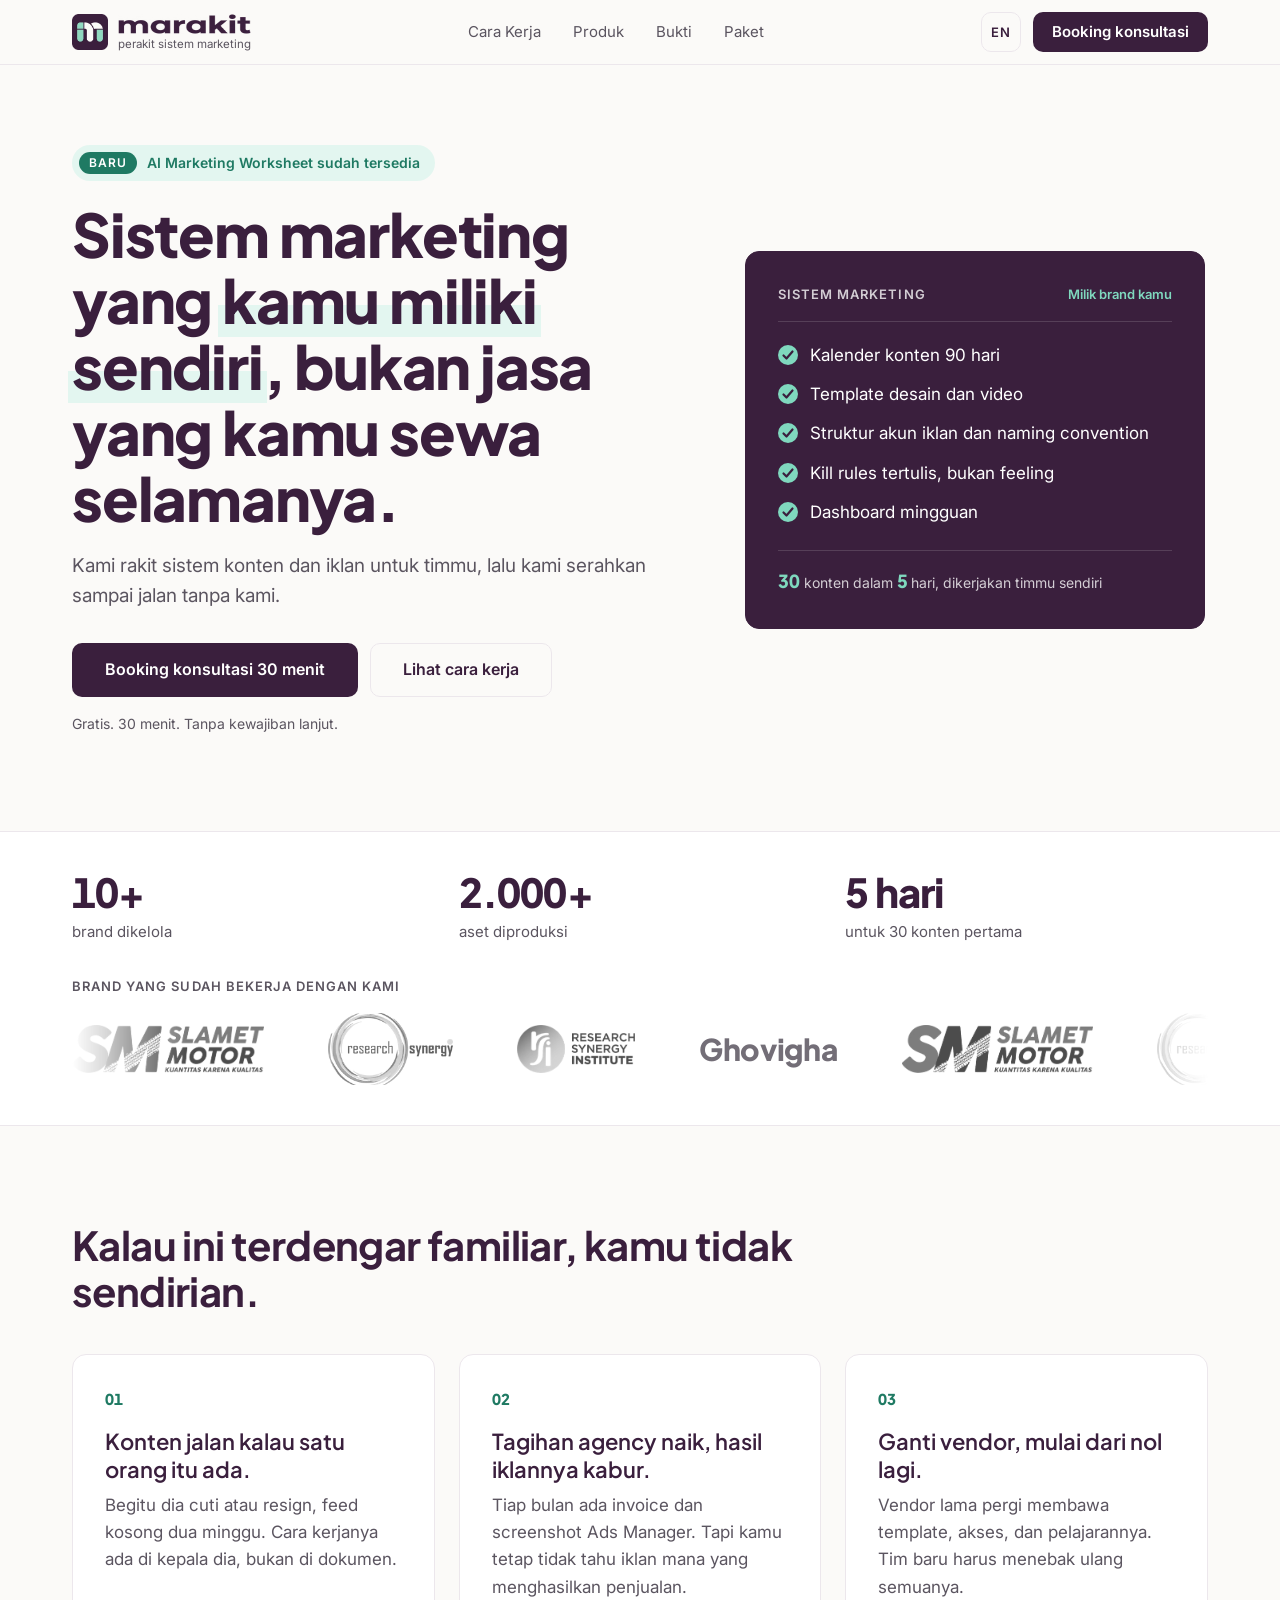
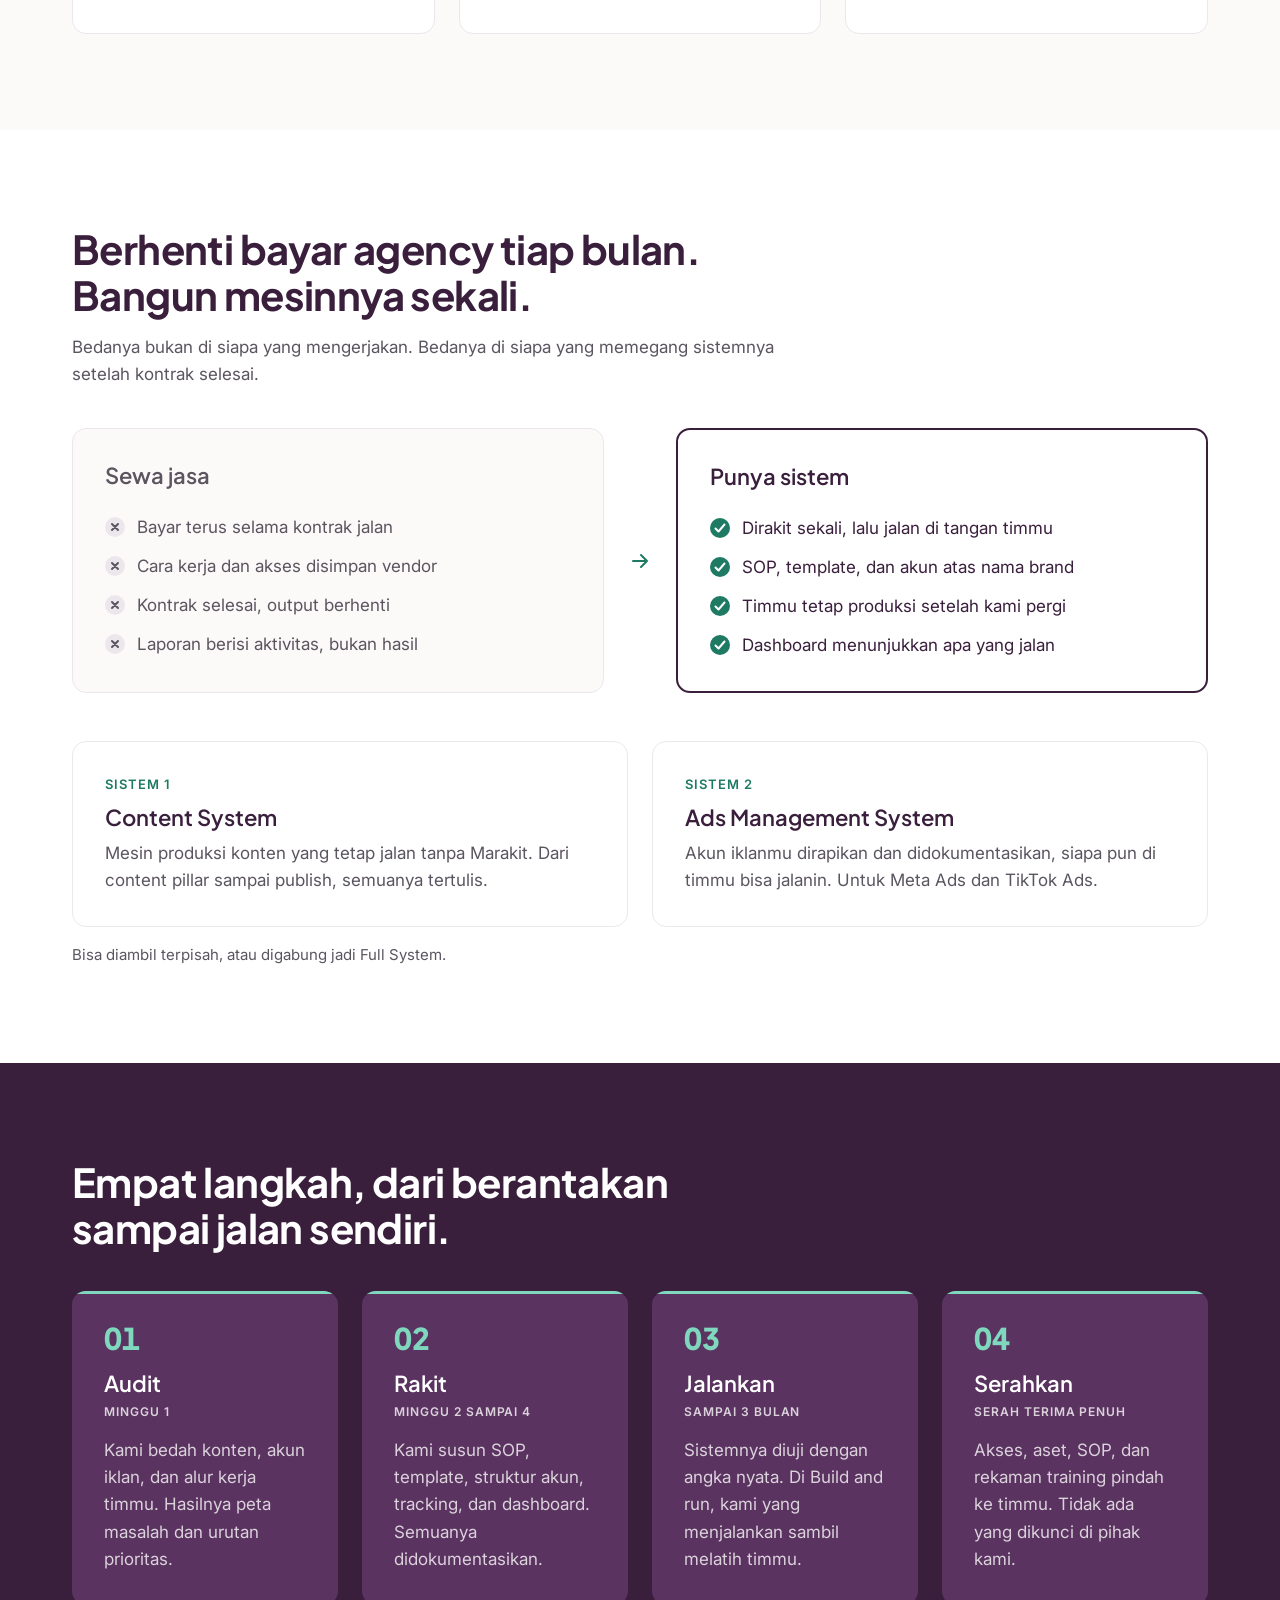
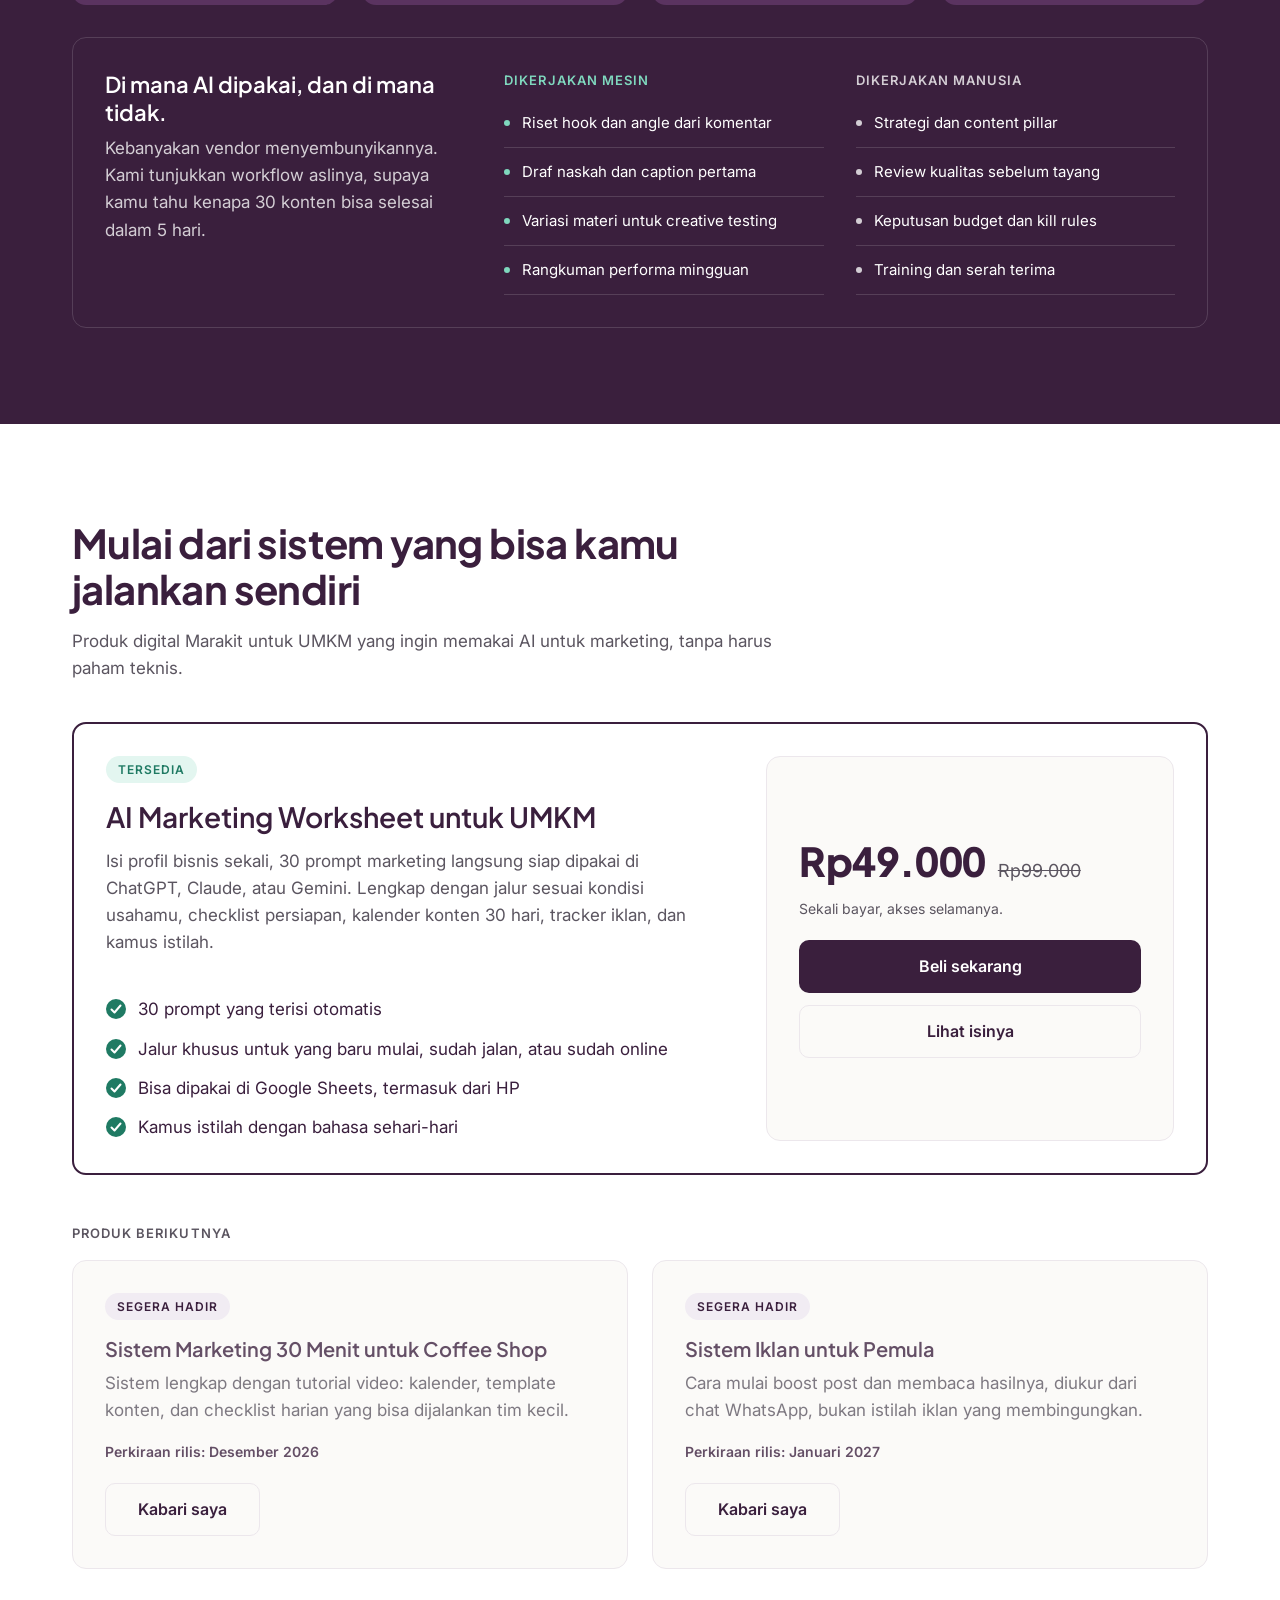
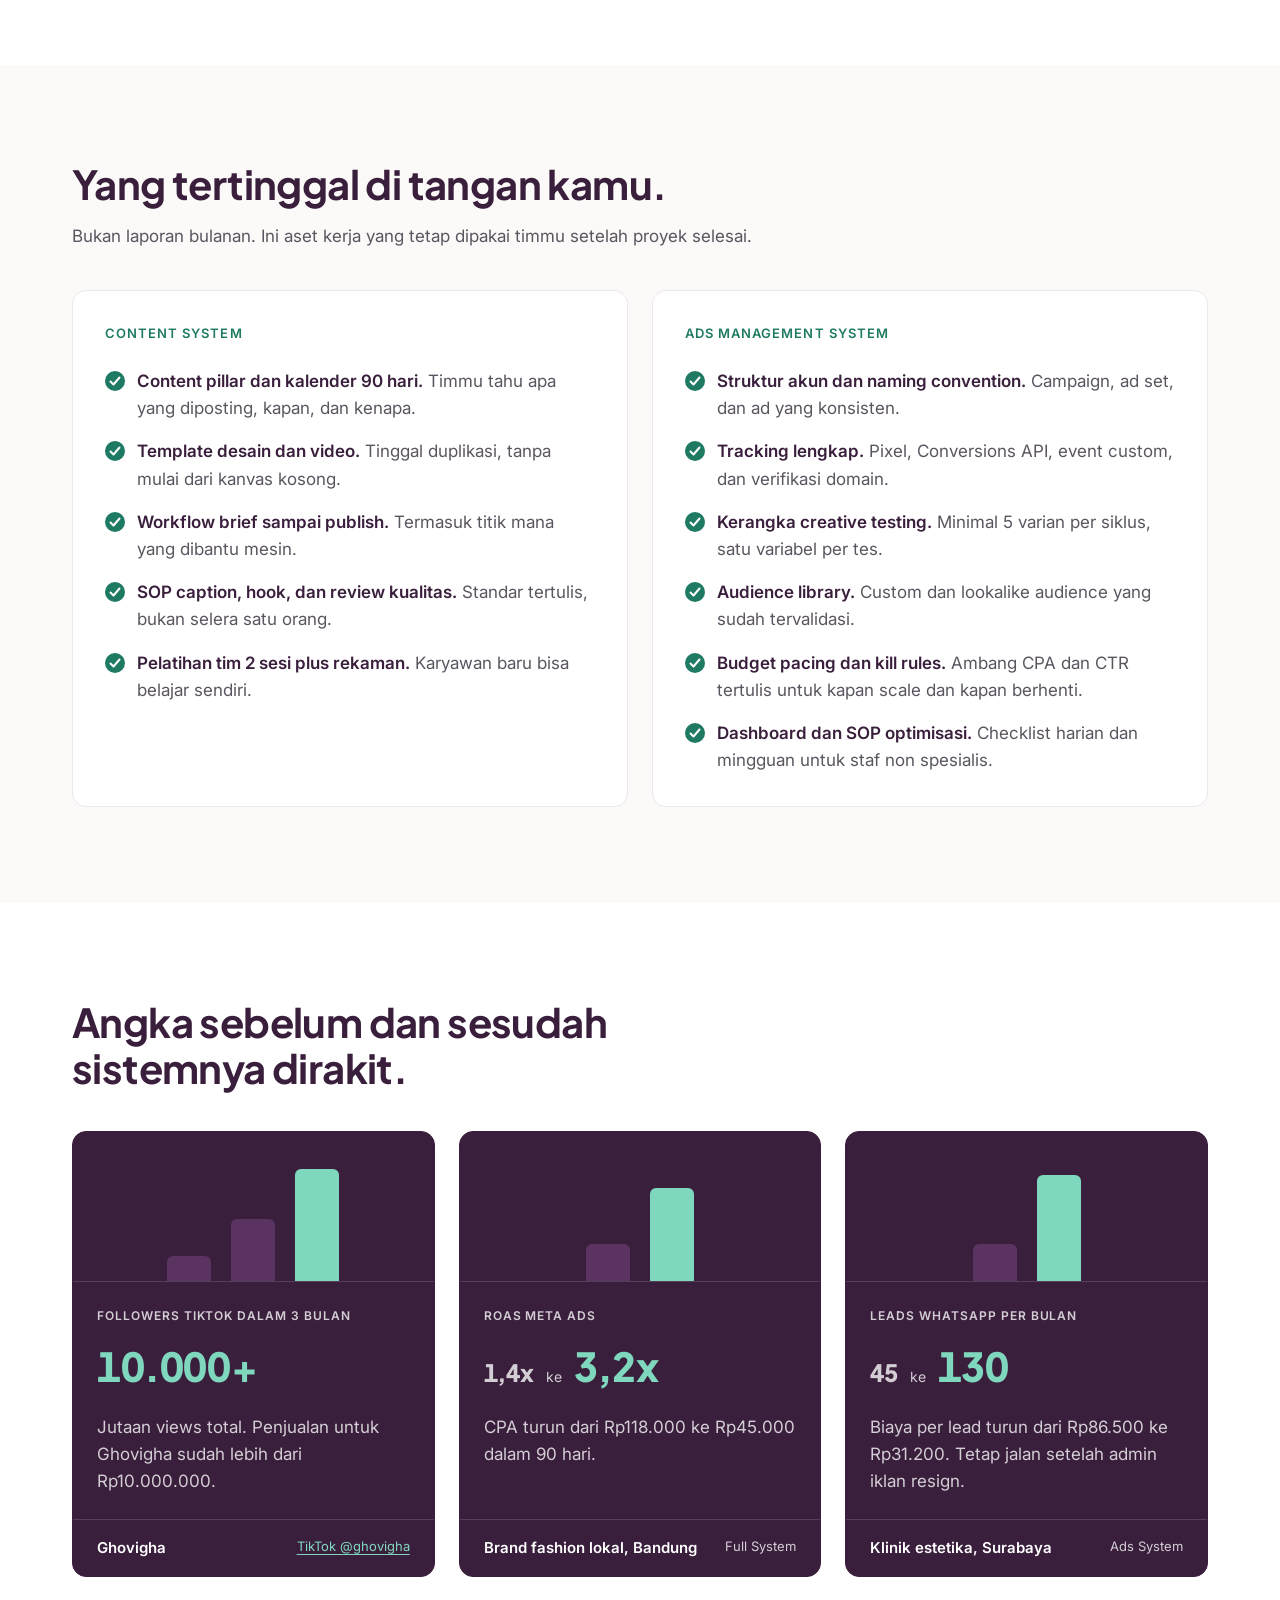
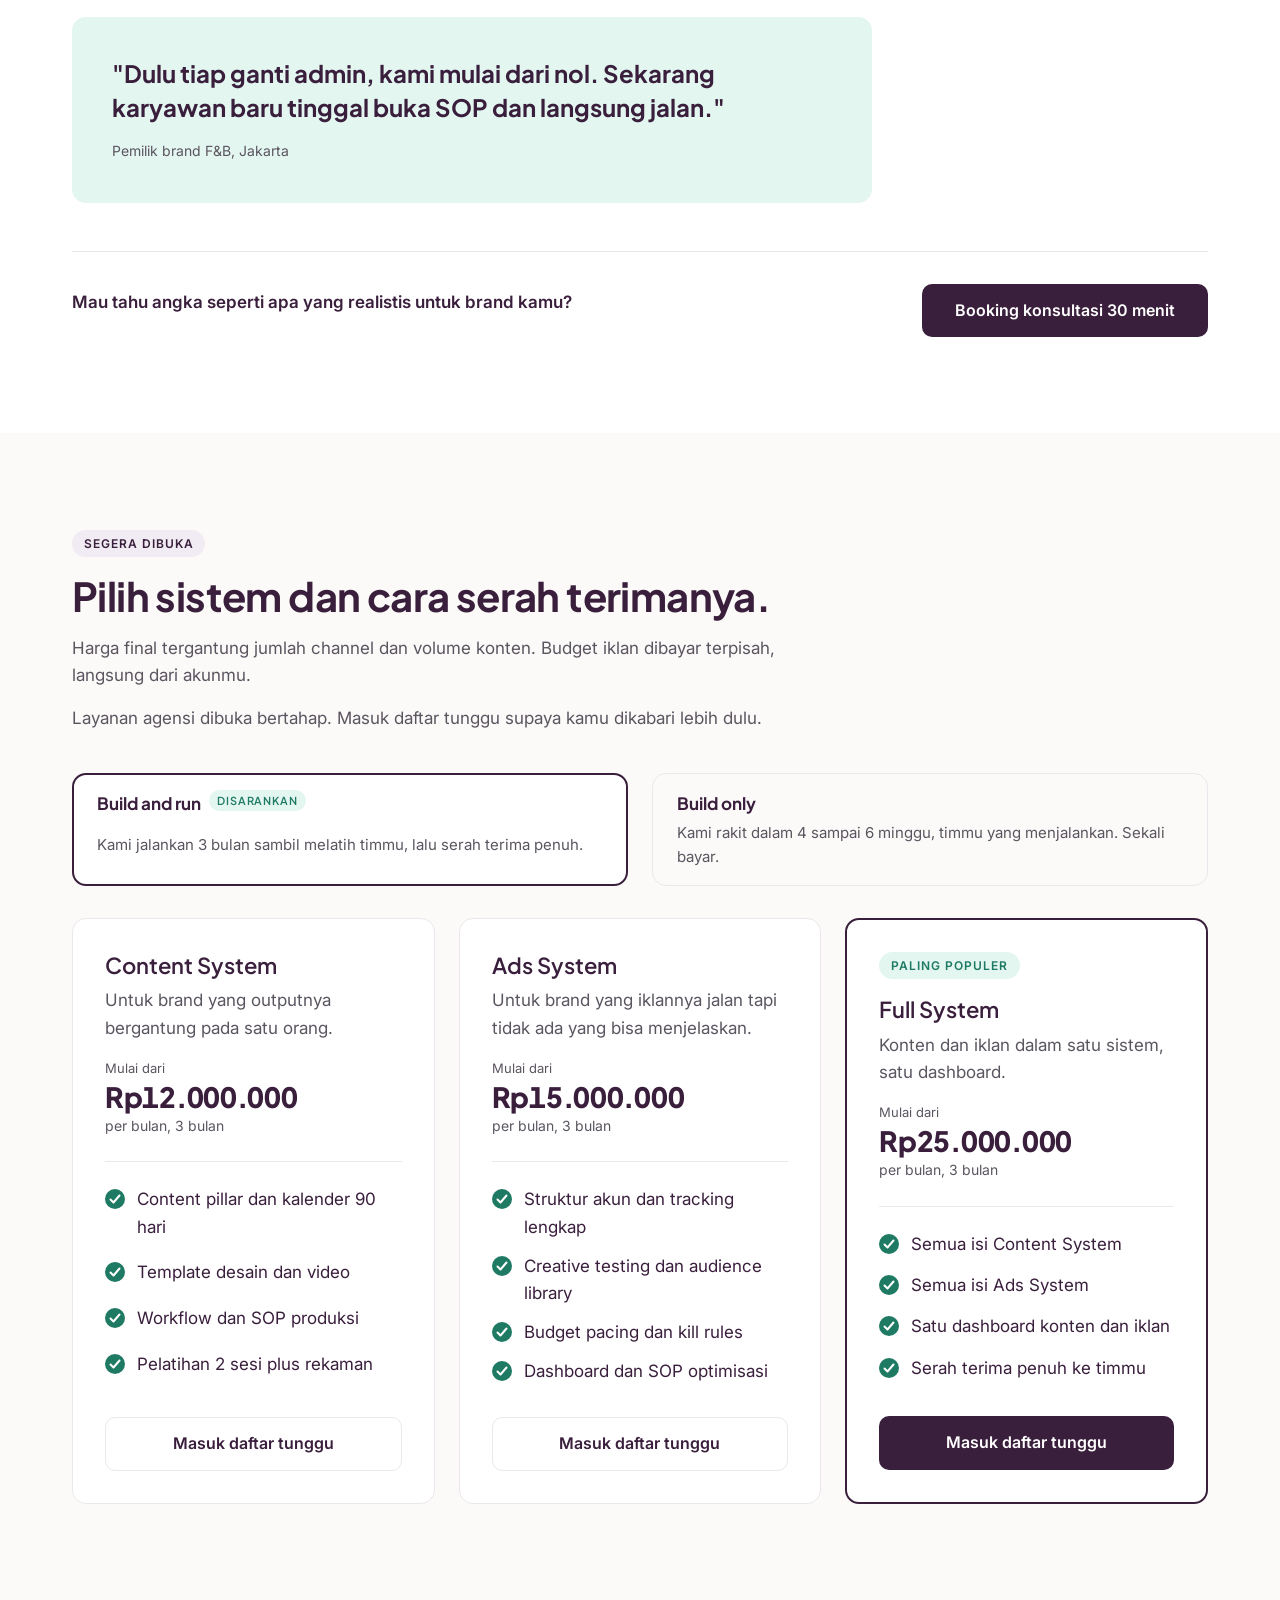
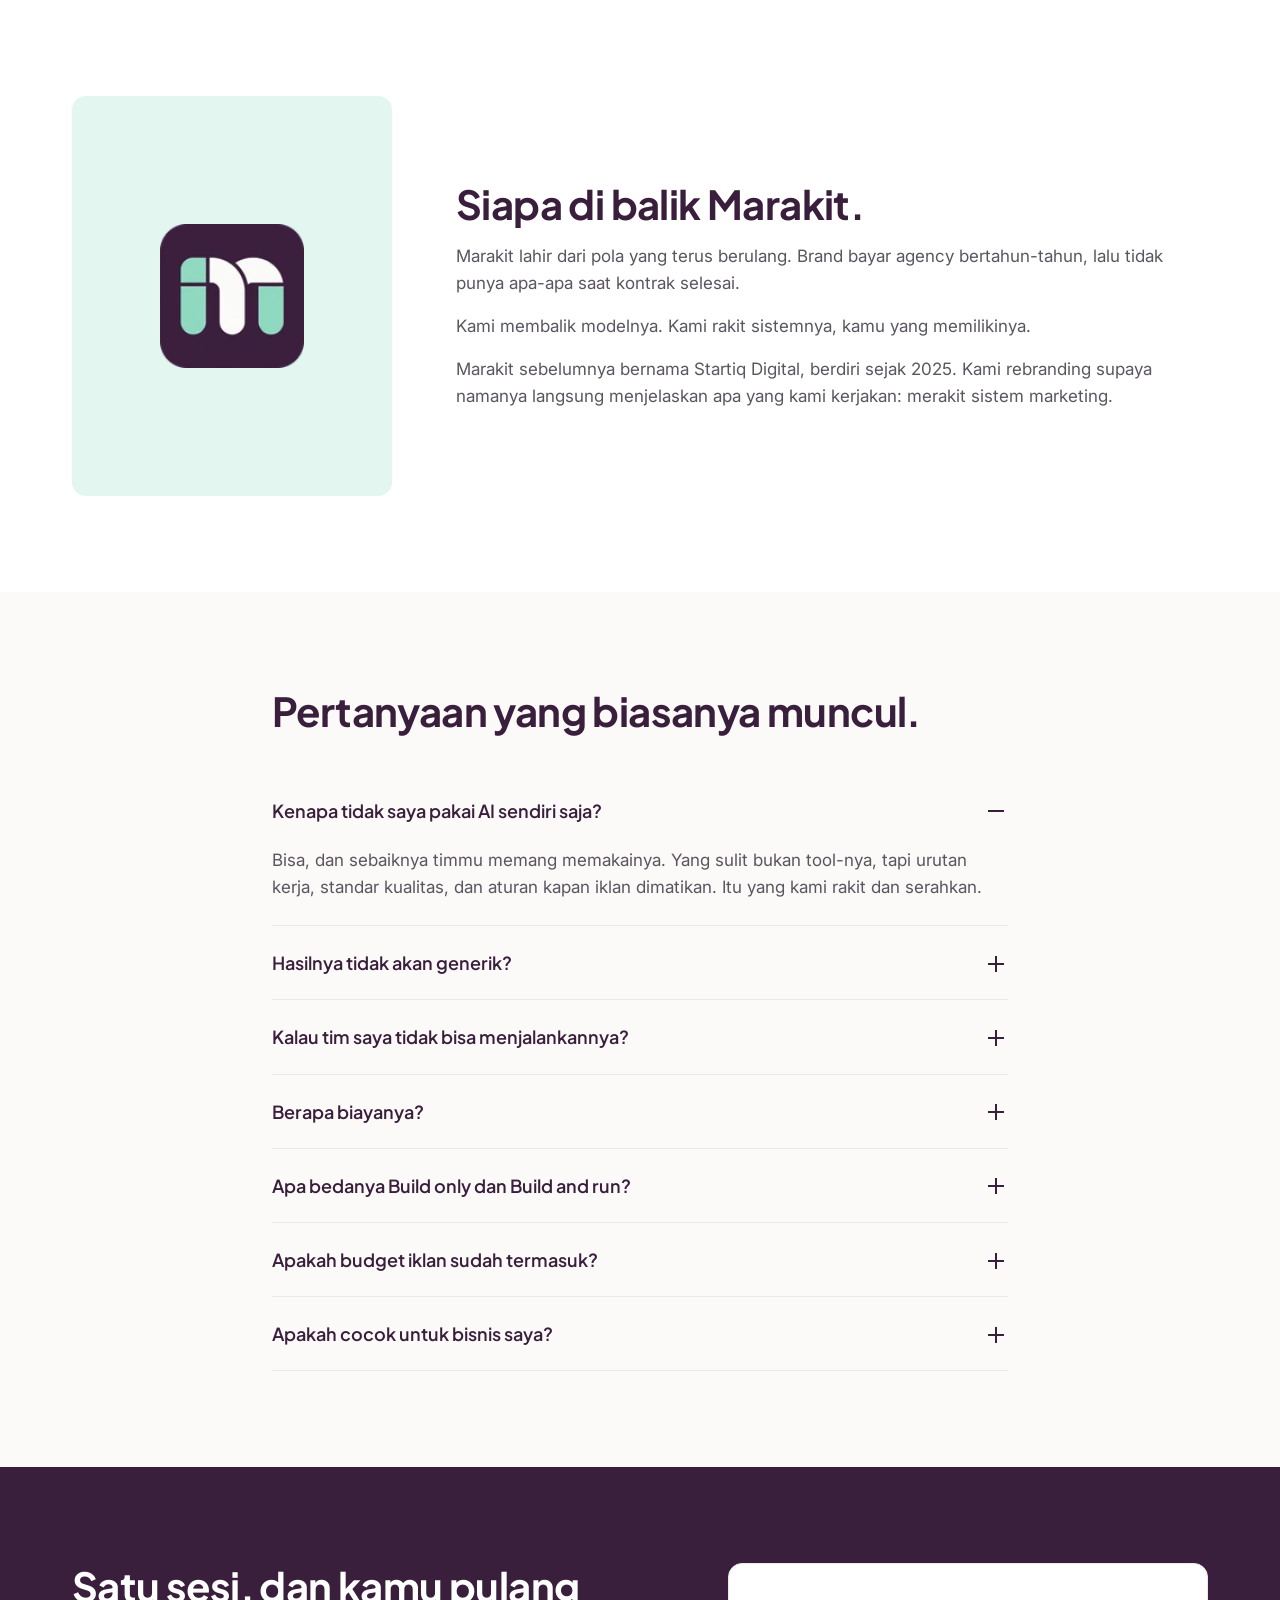
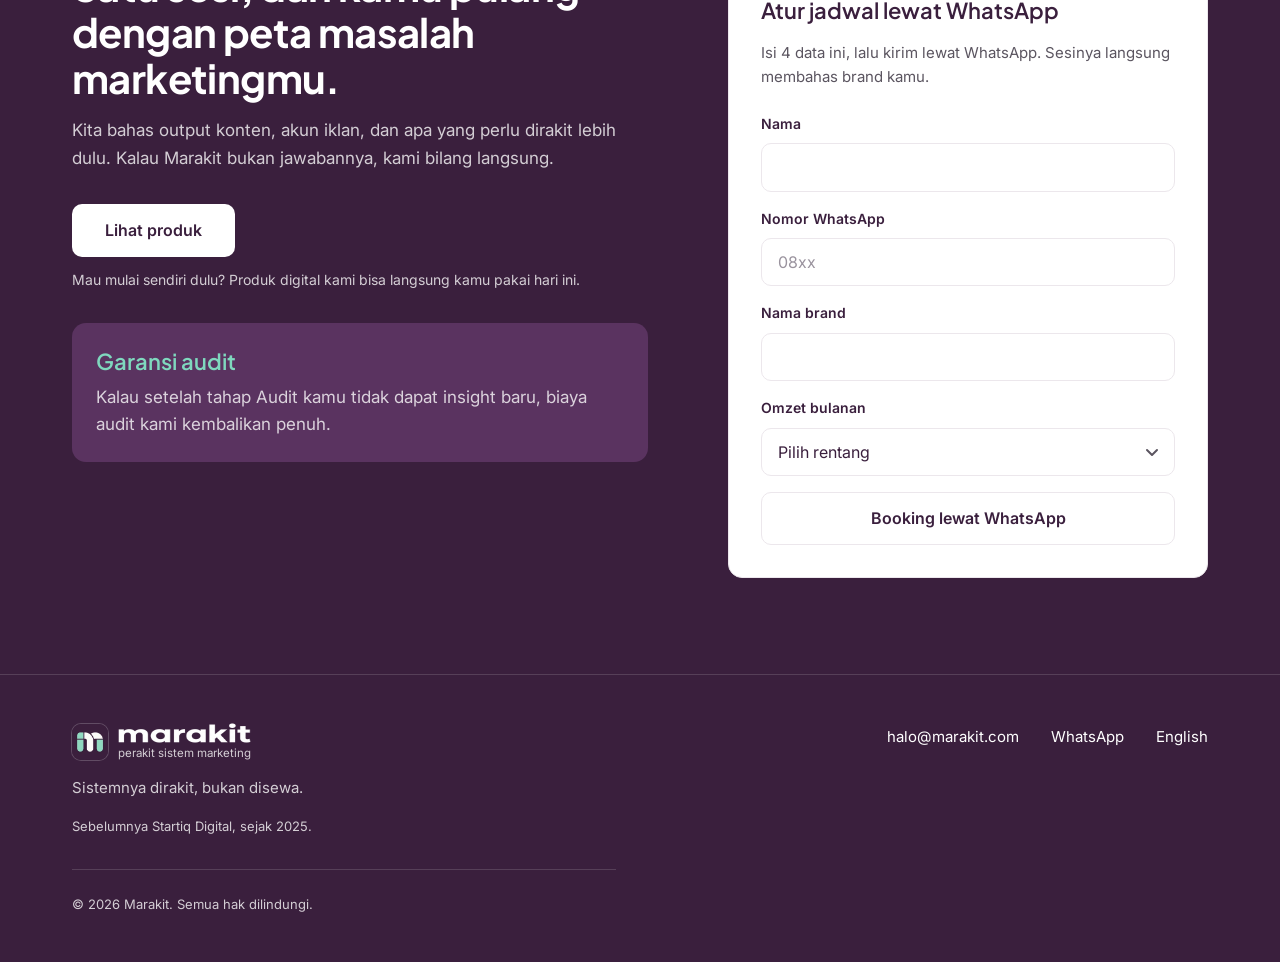
==== index.html @ 1bd4c90c "Add digital products section and shift CTAs to products - New Produk section after How It Works: fea" ====
<!doctype html>
<html lang="id">
<head>
  <meta charset="utf-8">
  <meta name="viewport" content="width=device-width, initial-scale=1">
  <title>Marakit, perakit sistem konten dan iklan untuk brand</title>
  <meta name="description" content="Kami rakit sistem konten dan iklan untuk timmu, lalu kami serahkan sampai jalan tanpa kami. Booking konsultasi 30 menit gratis.">
  <link rel="canonical" href="https://marakit.com/">
  <link rel="alternate" hreflang="id" href="https://marakit.com/">
  <link rel="alternate" hreflang="en" href="https://marakit.com/en/">
  <link rel="alternate" hreflang="x-default" href="https://marakit.com/">
  <meta name="theme-color" content="#3A1F3D">
  <script>document.documentElement.classList.add("js")</script>
  <link rel="icon" href="assets/favicon-32.png" sizes="32x32" type="image/png">
  <link rel="icon" href="assets/favicon-192.png" sizes="192x192" type="image/png">
  <link rel="apple-touch-icon" href="assets/apple-touch-icon.png">

  <meta property="og:type" content="website">
  <meta property="og:locale" content="id_ID">
  <meta property="og:locale:alternate" content="en_US">
  <meta property="og:site_name" content="Marakit">
  <meta property="og:url" content="https://marakit.com/">
  <meta property="og:title" content="Marakit, perakit sistem marketing">
  <meta property="og:description" content="Sistem marketing yang kamu miliki sendiri, bukan jasa yang kamu sewa selamanya.">
  <meta property="og:image" content="https://marakit.com/assets/og-image.png">
  <meta property="og:image:width" content="1200">
  <meta property="og:image:height" content="630">
  <meta name="twitter:card" content="summary_large_image">

  <link rel="preconnect" href="https://fonts.googleapis.com">
  <link rel="preconnect" href="https://fonts.gstatic.com" crossorigin>
  <link rel="stylesheet" href="https://fonts.googleapis.com/css2?family=Plus+Jakarta+Sans:wght@600;700;800&family=Inter:wght@400;600&display=swap">
  <link rel="stylesheet" href="css/styles.css">

  <script type="application/ld+json">
  {
    "@context": "https://schema.org",
    "@type": "ProfessionalService",
    "name": "Marakit",
    "description": "Perakit sistem konten dan iklan untuk brand F&B, fashion, dan jasa.",
    "alternateName": "Startiq Digital",
    "foundingDate": "2025",
    "url": "https://marakit.com/",
    "image": "https://marakit.com/assets/og-image.png",
    "logo": "https://marakit.com/assets/brand/logo-mark.png",
    "email": "halo@marakit.com",
    "areaServed": "ID",
    "address": { "@type": "PostalAddress", "addressLocality": "Jakarta", "addressCountry": "ID" },
    "priceRange": "Rp12.000.000 - Rp30.000.000"
  }
  </script>
  <script type="application/ld+json">
  {
    "@context": "https://schema.org",
    "@type": "FAQPage",
    "mainEntity": [
      { "@type": "Question", "name": "Kenapa tidak saya pakai AI sendiri saja?", "acceptedAnswer": { "@type": "Answer", "text": "Bisa, dan sebaiknya timmu memang memakainya. Yang sulit bukan tool-nya, tapi urutan kerja, standar kualitas, dan aturan kapan iklan dimatikan. Itu yang kami rakit dan serahkan." } },
      { "@type": "Question", "name": "Hasilnya tidak akan generik?", "acceptedAnswer": { "@type": "Answer", "text": "Template dibangun dari data brand kamu: tone, produk, dan konten yang terbukti jalan. Setiap materi direview manusia sebelum tayang." } },
      { "@type": "Question", "name": "Kalau tim saya tidak bisa menjalankannya?", "acceptedAnswer": { "@type": "Answer", "text": "Itu sebabnya ada SOP tertulis, pelatihan 2 sesi, dan rekaman. Checklist optimisasi iklan dirancang supaya bisa dijalankan staf non spesialis." } },
      { "@type": "Question", "name": "Berapa biayanya?", "acceptedAnswer": { "@type": "Answer", "text": "Build only mulai dari Rp15.000.000 sekali bayar. Build and run mulai dari Rp12.000.000 per bulan selama 3 bulan. Angka pasti kami sebutkan di sesi konsultasi." } },
      { "@type": "Question", "name": "Apa bedanya Build only dan Build and run?", "acceptedAnswer": { "@type": "Answer", "text": "Build only: kami rakit sistemnya dalam 4 sampai 6 minggu, timmu yang menjalankan. Build and run: kami jalankan 3 bulan sambil melatih timmu, lalu serah terima penuh." } },
      { "@type": "Question", "name": "Apakah budget iklan sudah termasuk?", "acceptedAnswer": { "@type": "Answer", "text": "Belum. Budget iklan dibayar langsung dari akunmu ke Meta atau TikTok. Kami tidak pernah memegang uang iklanmu." } },
      { "@type": "Question", "name": "Apakah cocok untuk bisnis saya?", "acceptedAnswer": { "@type": "Answer", "text": "Paling cocok untuk brand F&B, fashion, atau jasa dengan omzet Rp200 juta sampai Rp2 miliar per bulan dan tim marketing 1 sampai 3 orang." } }
    ]
  }
  </script>
</head>
<body>
  <a class="skip-link" href="#main">Langsung ke konten</a>

  <!-- 1. Navbar -->
  <header class="nav" id="top">
    <div class="container nav__inner">
      <a class="brand" href="#top" aria-label="Marakit, perakit sistem marketing">
        <img class="brand__mark" src="assets/brand/logo-mark.webp" alt="" width="36" height="36">
        <span class="brand__text">
          <img class="brand__word" src="assets/brand/wordmark-plum.webp" alt="Marakit" width="99" height="20">
          <span class="brand__desc">perakit sistem marketing</span>
        </span>
      </a>
      <nav aria-label="Navigasi utama">
        <ul class="nav__links">
          <li><a href="#cara-kerja">Cara Kerja</a></li>
          <li><a href="#produk">Produk</a></li>
          <li><a href="#bukti">Bukti</a></li>
          <li><a href="#paket">Paket</a></li>
        </ul>
      </nav>
      <div class="nav__actions">
        <a class="lang" href="en/" hreflang="en" lang="en" data-lang-switch="en" aria-label="Switch to English">EN</a>
        <a class="btn btn--primary btn--sm" href="https://wa.me/6281220694447" data-cta="navbar" target="_blank" rel="noopener">
          <span class="hide-sm">Booking konsultasi</span><span class="show-sm">Booking</span>
        </a>
      </div>
    </div>
  </header>

  <main id="main">
    <!-- 2. Hero (terang). Badge produk di atas headline. -->
    <section class="hero section--bone">
      <div class="container hero__grid">
        <div class="hero__copy">
          <a class="hero__badge" href="#produk" data-track="hero_badge"><span class="hero__badge-tag">Baru</span>AI Marketing Worksheet sudah tersedia</a>
          <h1>Sistem marketing yang <span class="hl">kamu miliki sendiri</span>, bukan jasa yang kamu sewa selamanya.</h1>
          <p class="lead">Kami rakit sistem konten dan iklan untuk timmu, lalu kami serahkan sampai jalan tanpa kami.</p>
          <div class="hero__actions">
            <a class="btn btn--primary" href="https://wa.me/6281220694447" data-cta="hero" target="_blank" rel="noopener">Booking konsultasi 30 menit</a>
            <a class="btn btn--secondary" href="#cara-kerja">Lihat cara kerja</a>
          </div>
          <p class="microcopy">Gratis. 30 menit. Tanpa kewajiban lanjut.</p>
        </div>

        <div class="hero__visual" aria-hidden="true">
          <div class="card system-card">
            <div class="system-card__head">
              <span class="caption">Sistem marketing</span>
              <span class="system-card__owner">Milik brand kamu</span>
            </div>
            <ul class="checklist">
              <li>Kalender konten 90 hari</li>
              <li>Template desain dan video</li>
              <li>Struktur akun iklan dan naming convention</li>
              <li>Kill rules tertulis, bukan feeling</li>
              <li>Dashboard mingguan</li>
            </ul>
            <div class="system-card__foot">
              <span class="mono">30</span> konten dalam <span class="mono">5</span> hari, dikerjakan timmu sendiri
            </div>
          </div>
        </div>
      </div>
    </section>

    <!-- 3. Social proof bar -->
    <!-- GANTI sebelum launch: angka 2.000+ dan 5 hari harus nyata. -->
    <section class="proofbar section--white" aria-label="Angka Marakit">
      <div class="container proofbar__grid">
        <div class="stat"><span class="stat__num">10+</span><span class="stat__label">brand dikelola</span></div>
        <div class="stat"><span class="stat__num">2.000+</span><span class="stat__label">aset diproduksi</span></div>
        <div class="stat"><span class="stat__num">5 hari</span><span class="stat__label">untuk 30 konten pertama</span></div>
      </div>
      <div class="container logos">
        <p class="caption">Brand yang sudah bekerja dengan kami</p>
        <ul class="logos__list">
          <li><img src="assets/clients/slamet-motor.webp" alt="Slamet Motor" width="479" height="120" loading="lazy" decoding="async"></li>
          <li><img src="assets/clients/research-synergy.webp" alt="Research Synergy" width="198" height="120" class="logo--tall" loading="lazy" decoding="async"></li>
          <li><img src="assets/clients/research-synergy-institute.webp" alt="Research Synergy Institute" width="295" height="120" loading="lazy" decoding="async"></li>
          <li><span class="logo-text">Ghovigha</span></li>
        </ul>
      </div>
    </section>

    <!-- 4. Masalah (terang). Tanpa kata AI, bahasa prospek. -->
    <section class="section section--bone" id="masalah">
      <div class="container">
        <header class="section__head">
          <h2>Kalau ini terdengar familiar, kamu tidak sendirian.</h2>
        </header>
        <div class="grid grid--3">
          <article class="card problem">
            <span class="problem__num mono">01</span>
            <h3>Konten jalan kalau satu orang itu ada.</h3>
            <p>Begitu dia cuti atau resign, feed kosong dua minggu. Cara kerjanya ada di kepala dia, bukan di dokumen.</p>
          </article>
          <article class="card problem">
            <span class="problem__num mono">02</span>
            <h3>Tagihan agency naik, hasil iklannya kabur.</h3>
            <p>Tiap bulan ada invoice dan screenshot Ads Manager. Tapi kamu tetap tidak tahu iklan mana yang menghasilkan penjualan.</p>
          </article>
          <article class="card problem">
            <span class="problem__num mono">03</span>
            <h3>Ganti vendor, mulai dari nol lagi.</h3>
            <p>Vendor lama pergi membawa template, akses, dan pelajarannya. Tim baru harus menebak ulang semuanya.</p>
          </article>
        </div>
      </div>
    </section>

    <!-- 5. Solusi. AI tidak disebut langsung, pakai "mesin produksi". -->
    <section class="section section--white" id="solusi">
      <div class="container">
        <header class="section__head">
          <h2>Berhenti bayar agency tiap bulan. Bangun mesinnya sekali.</h2>
          <p class="section__sub">Bedanya bukan di siapa yang mengerjakan. Bedanya di siapa yang memegang sistemnya setelah kontrak selesai.</p>
        </header>
        <div class="compare">
          <div class="compare__col compare__col--before">
            <h3>Sewa jasa</h3>
            <ul class="xlist">
              <li>Bayar terus selama kontrak jalan</li>
              <li>Cara kerja dan akses disimpan vendor</li>
              <li>Kontrak selesai, output berhenti</li>
              <li>Laporan berisi aktivitas, bukan hasil</li>
            </ul>
          </div>
          <div class="compare__arrow" aria-hidden="true">
            <svg viewBox="0 0 24 24" width="24" height="24"><path d="M5 12h14M13 6l6 6-6 6" fill="none" stroke="currentColor" stroke-width="2" stroke-linecap="round" stroke-linejoin="round"/></svg>
          </div>
          <div class="compare__col compare__col--after">
            <h3>Punya sistem</h3>
            <ul class="checklist">
              <li>Dirakit sekali, lalu jalan di tangan timmu</li>
              <li>SOP, template, dan akun atas nama brand</li>
              <li>Timmu tetap produksi setelah kami pergi</li>
              <li>Dashboard menunjukkan apa yang jalan</li>
            </ul>
          </div>
        </div>

        <div class="pillars">
          <article class="card pillar">
            <p class="caption">Sistem 1</p>
            <h3>Content System</h3>
            <p>Mesin produksi konten yang tetap jalan tanpa Marakit. Dari content pillar sampai publish, semuanya tertulis.</p>
          </article>
          <article class="card pillar">
            <p class="caption">Sistem 2</p>
            <h3>Ads Management System</h3>
            <p>Akun iklanmu dirapikan dan didokumentasikan, siapa pun di timmu bisa jalanin. Untuk Meta Ads dan TikTok Ads.</p>
          </article>
        </div>
        <p class="pillars__note">Bisa diambil terpisah, atau digabung jadi Full System.</p>
      </div>
    </section>

    <!-- 6. Cara Kerja (gelap). Di sini AI dijelaskan sebagai metode. -->
    <!-- GANTI kalau perlu: nama tool di tabel transparansi harus sesuai tool yang benar-benar dipakai. -->
    <section class="section section--dark" id="cara-kerja">
      <div class="container">
        <header class="section__head">
          <h2>Empat langkah, dari berantakan sampai jalan sendiri.</h2>
        </header>
        <ol class="steps">
          <li class="step">
            <span class="step__num mono">01</span>
            <h3>Audit</h3>
            <p class="step__time">Minggu 1</p>
            <p>Kami bedah konten, akun iklan, dan alur kerja timmu. Hasilnya peta masalah dan urutan prioritas.</p>
          </li>
          <li class="step">
            <span class="step__num mono">02</span>
            <h3>Rakit</h3>
            <p class="step__time">Minggu 2 sampai 4</p>
            <p>Kami susun SOP, template, struktur akun, tracking, dan dashboard. Semuanya didokumentasikan.</p>
          </li>
          <li class="step">
            <span class="step__num mono">03</span>
            <h3>Jalankan</h3>
            <p class="step__time">Sampai 3 bulan</p>
            <p>Sistemnya diuji dengan angka nyata. Di Build and run, kami yang menjalankan sambil melatih timmu.</p>
          </li>
          <li class="step">
            <span class="step__num mono">04</span>
            <h3>Serahkan</h3>
            <p class="step__time">Serah terima penuh</p>
            <p>Akses, aset, SOP, dan rekaman training pindah ke timmu. Tidak ada yang dikunci di pihak kami.</p>
          </li>
        </ol>

        <div class="split">
          <div class="split__intro">
            <h3>Di mana AI dipakai, dan di mana tidak.</h3>
            <p>Kebanyakan vendor menyembunyikannya. Kami tunjukkan workflow aslinya, supaya kamu tahu kenapa 30 konten bisa selesai dalam 5 hari.</p>
          </div>
          <div class="split__cols">
            <div class="split__col">
              <p class="caption">Dikerjakan mesin</p>
              <ul class="tools">
                <li><span>Riset hook dan angle dari komentar</span></li>
                <li><span>Draf naskah dan caption pertama</span></li>
                <li><span>Variasi materi untuk creative testing</span></li>
                <li><span>Rangkuman performa mingguan</span></li>
              </ul>
            </div>
            <div class="split__col">
              <p class="caption">Dikerjakan manusia</p>
              <ul class="tools">
                <li><span>Strategi dan content pillar</span></li>
                <li><span>Review kualitas sebelum tayang</span></li>
                <li><span>Keputusan budget dan kill rules</span></li>
                <li><span>Training dan serah terima</span></li>
              </ul>
            </div>
          </div>
        </div>
      </div>
    </section>

    <!-- 7. Produk digital. Link Beli dan Lihat isinya diatur di js/main.js (CONFIG.products). -->
    <!-- GANTI kalau perlu: harga, nama, dan perkiraan rilis produk. -->
    <section class="section section--white" id="produk">
      <div class="container">
        <header class="section__head">
          <h2>Mulai dari sistem yang bisa kamu jalankan sendiri</h2>
          <p class="section__sub">Produk digital Marakit untuk UMKM yang ingin memakai AI untuk marketing, tanpa harus paham teknis.</p>
        </header>

        <article class="card product product--featured">
          <div class="product__info">
            <span class="badge">Tersedia</span>
            <h3 class="product__name">AI Marketing Worksheet untuk UMKM</h3>
            <p class="product__desc">Isi profil bisnis sekali, 30 prompt marketing langsung siap dipakai di ChatGPT, Claude, atau Gemini. Lengkap dengan jalur sesuai kondisi usahamu, checklist persiapan, kalender konten 30 hari, tracker iklan, dan kamus istilah.</p>
            <ul class="checklist">
                <li>30 prompt yang terisi otomatis</li>
                <li>Jalur khusus untuk yang baru mulai, sudah jalan, atau sudah online</li>
                <li>Bisa dipakai di Google Sheets, termasuk dari HP</li>
                <li>Kamus istilah dengan bahasa sehari-hari</li>
            </ul>
          </div>
          <div class="product__buy">
            <p class="product__price">
              <span class="visually-hidden">Harga: </span><span class="mono">Rp49.000</span>
              <s class="product__was"><span class="visually-hidden">Harga normal: </span>Rp99.000</s>
            </p>
            <p class="product__note">Sekali bayar, akses selamanya.</p>
            <a class="btn btn--primary btn--block" href="https://wa.me/6281220694447" data-product="worksheet" data-product-link="buyUrl" data-wa-fallback="Halo Marakit, saya mau beli AI Marketing Worksheet untuk UMKM." target="_blank" rel="noopener">Beli sekarang</a>
            <a class="btn btn--secondary btn--block" href="https://wa.me/6281220694447" data-product="worksheet" data-product-link="demoUrl" data-wa-fallback="Halo Marakit, saya mau lihat isi AI Marketing Worksheet untuk UMKM." target="_blank" rel="noopener">Lihat isinya</a>
          </div>
        </article>

        <p class="caption products__label">Produk berikutnya</p>
        <div class="products-soon">
          <article class="card product product--soon">
            <span class="badge badge--soon">Segera hadir</span>
            <h3 class="product__name">Sistem Marketing 30 Menit untuk Coffee Shop</h3>
            <p class="product__desc">Sistem lengkap dengan tutorial video: kalender, template konten, dan checklist harian yang bisa dijalankan tim kecil.</p>
            <p class="product__release">Perkiraan rilis: Desember 2026</p>
            <a class="btn btn--secondary" href="https://wa.me/6281220694447" data-wa-text="Halo Marakit, saya mau dikabari saat Sistem Marketing 30 Menit untuk Coffee Shop rilis." data-event="notify_click" data-wa-loc="produk_kabari" target="_blank" rel="noopener">Kabari saya</a>
          </article>
          <article class="card product product--soon">
            <span class="badge badge--soon">Segera hadir</span>
            <h3 class="product__name">Sistem Iklan untuk Pemula</h3>
            <p class="product__desc">Cara mulai boost post dan membaca hasilnya, diukur dari chat WhatsApp, bukan istilah iklan yang membingungkan.</p>
            <p class="product__release">Perkiraan rilis: Januari 2027</p>
            <a class="btn btn--secondary" href="https://wa.me/6281220694447" data-wa-text="Halo Marakit, saya mau dikabari saat Sistem Iklan untuk Pemula rilis." data-event="notify_click" data-wa-loc="produk_kabari" target="_blank" rel="noopener">Kabari saya</a>
          </article>
        </div>
      </div>
    </section>

    <!-- 8. Deliverable per sistem -->
    <section class="section section--bone" id="deliverable">
      <div class="container">
        <header class="section__head">
          <h2>Yang tertinggal di tangan kamu.</h2>
          <p class="section__sub">Bukan laporan bulanan. Ini aset kerja yang tetap dipakai timmu setelah proyek selesai.</p>
        </header>
        <div class="deliv-grid">
          <article class="card deliv-list">
            <p class="caption">Content System</p>
            <ul class="checklist">
              <li><strong>Content pillar dan kalender 90 hari.</strong> Timmu tahu apa yang diposting, kapan, dan kenapa.</li>
              <li><strong>Template desain dan video.</strong> Tinggal duplikasi, tanpa mulai dari kanvas kosong.</li>
              <li><strong>Workflow brief sampai publish.</strong> Termasuk titik mana yang dibantu mesin.</li>
              <li><strong>SOP caption, hook, dan review kualitas.</strong> Standar tertulis, bukan selera satu orang.</li>
              <li><strong>Pelatihan tim 2 sesi plus rekaman.</strong> Karyawan baru bisa belajar sendiri.</li>
            </ul>
          </article>
          <article class="card deliv-list">
            <p class="caption">Ads Management System</p>
            <ul class="checklist">
              <li><strong>Struktur akun dan naming convention.</strong> Campaign, ad set, dan ad yang konsisten.</li>
              <li><strong>Tracking lengkap.</strong> Pixel, Conversions API, event custom, dan verifikasi domain.</li>
              <li><strong>Kerangka creative testing.</strong> Minimal 5 varian per siklus, satu variabel per tes.</li>
              <li><strong>Audience library.</strong> Custom dan lookalike audience yang sudah tervalidasi.</li>
              <li><strong>Budget pacing dan kill rules.</strong> Ambang CPA dan CTR tertulis untuk kapan scale dan kapan berhenti.</li>
              <li><strong>Dashboard dan SOP optimisasi.</strong> Checklist harian dan mingguan untuk staf non spesialis.</li>
            </ul>
          </article>
        </div>
      </div>
    </section>

    <!-- 9. Bukti (terang). AI tidak disebut, cukup angka. -->
    <!-- Studi kasus Ghovigha adalah data nyata. GANTI sebelum launch: 2 studi kasus lainnya masih CONTOH STRUKTUR. Tulis angka apa adanya (ROAS 3,2x, CPA Rp45.000), jangan dibulatkan. -->
    <section class="section section--white" id="bukti">
      <div class="container">
        <header class="section__head">
          <h2>Angka sebelum dan sesudah sistemnya dirakit.</h2>
        </header>
        <div class="grid grid--3">
          <article class="card case">
            <div class="case__visual" aria-hidden="true">
              <div class="bars"><span style="--h:20%"></span><span style="--h:50%"></span><span class="is-after" style="--h:90%"></span></div>
            </div>
            <div class="case__body">
              <p class="case__metric">Followers TikTok dalam 3 bulan</p>
              <p class="case__nums"><span class="mono case__after">10.000+</span></p>
              <p>Jutaan views total. Penjualan untuk Ghovigha sudah lebih dari Rp10.000.000.</p>
            </div>
            <p class="case__client">Ghovigha <a class="case__tag" href="https://www.tiktok.com/@ghovigha" target="_blank" rel="noopener">TikTok @ghovigha</a></p>
          </article>
          <article class="card case">
            <div class="case__visual" aria-hidden="true">
              <div class="bars"><span style="--h:30%"></span><span class="is-after" style="--h:75%"></span></div>
            </div>
            <div class="case__body">
              <p class="case__metric">ROAS Meta Ads</p>
              <p class="case__nums"><span class="mono case__before">1,4x</span><span class="case__to">ke</span><span class="mono case__after">3,2x</span></p>
              <p>CPA turun dari Rp118.000 ke Rp45.000 dalam 90 hari.</p>
            </div>
            <p class="case__client">Brand fashion lokal, Bandung <span class="case__tag">Full System</span></p>
          </article>
          <article class="card case">
            <div class="case__visual" aria-hidden="true">
              <div class="bars"><span style="--h:30%"></span><span class="is-after" style="--h:85%"></span></div>
            </div>
            <div class="case__body">
              <p class="case__metric">Leads WhatsApp per bulan</p>
              <p class="case__nums"><span class="mono case__before">45</span><span class="case__to">ke</span><span class="mono case__after">130</span></p>
              <p>Biaya per lead turun dari Rp86.500 ke Rp31.200. Tetap jalan setelah admin iklan resign.</p>
            </div>
            <p class="case__client">Klinik estetika, Surabaya <span class="case__tag">Ads System</span></p>
          </article>
        </div>

        <blockquote class="quote">
          <p>"Dulu tiap ganti admin, kami mulai dari nol. Sekarang karyawan baru tinggal buka SOP dan langsung jalan."</p>
          <footer>Pemilik brand F&amp;B, Jakarta</footer>
        </blockquote>

        <div class="inline-cta">
          <p>Mau tahu angka seperti apa yang realistis untuk brand kamu?</p>
          <a class="btn btn--primary" href="https://wa.me/6281220694447" data-cta="after_bukti" target="_blank" rel="noopener">Booking konsultasi 30 menit</a>
        </div>
      </div>
    </section>

    <!-- 10. Paket (terang) -->
    <!-- GANTI sebelum launch: cek ulang semua harga. Tulis lengkap (Rp15.000.000), bukan 15jt. -->
    <section class="section section--bone" id="paket" data-model="run">
      <div class="container">
        <header class="section__head">
          <span class="badge badge--soon">Segera dibuka</span>
          <h2>Pilih sistem dan cara serah terimanya.</h2>
          <p class="section__sub">Harga final tergantung jumlah channel dan volume konten. Budget iklan dibayar terpisah, langsung dari akunmu.</p>
          <p class="section__sub">Layanan agensi dibuka bertahap. Masuk daftar tunggu supaya kamu dikabari lebih dulu.</p>
        </header>

        <div class="models" role="group" aria-label="Model serah terima">
          <button type="button" class="model" data-model-btn="run" aria-pressed="true">
            <span class="model__name">Build and run <span class="badge badge--inline">Disarankan</span></span>
            <span class="model__desc">Kami jalankan 3 bulan sambil melatih timmu, lalu serah terima penuh.</span>
          </button>
          <button type="button" class="model" data-model-btn="build" aria-pressed="false">
            <span class="model__name">Build only</span>
            <span class="model__desc">Kami rakit dalam 4 sampai 6 minggu, timmu yang menjalankan. Sekali bayar.</span>
          </button>
        </div>

        <div class="grid grid--3 pricing">
          <article class="card tier">
            <h3>Content System</h3>
            <p class="tier__for">Untuk brand yang outputnya bergantung pada satu orang.</p>
            <p class="tier__price">
              <span class="tier__from">Mulai dari</span>
              <span class="mono" data-show="run">Rp12.000.000</span><span class="tier__unit" data-show="run">per bulan, 3 bulan</span>
              <span class="mono" data-show="build">Rp15.000.000</span><span class="tier__unit" data-show="build">sekali bayar, 4 sampai 6 minggu</span>
            </p>
            <ul class="checklist">
              <li>Content pillar dan kalender 90 hari</li>
              <li>Template desain dan video</li>
              <li>Workflow dan SOP produksi</li>
              <li>Pelatihan 2 sesi plus rekaman</li>
            </ul>
            <a class="btn btn--secondary btn--block" href="https://wa.me/6281220694447" data-wa-text="Halo Marakit, saya mau masuk daftar tunggu layanan Content System." data-event="waitlist_click" data-wa-loc="paket_content" target="_blank" rel="noopener">Masuk daftar tunggu</a>
          </article>
          <article class="card tier">
            <h3>Ads System</h3>
            <p class="tier__for">Untuk brand yang iklannya jalan tapi tidak ada yang bisa menjelaskan.</p>
            <p class="tier__price">
              <span class="tier__from">Mulai dari</span>
              <span class="mono" data-show="run">Rp15.000.000</span><span class="tier__unit" data-show="run">per bulan, 3 bulan</span>
              <span class="mono" data-show="build">Rp18.000.000</span><span class="tier__unit" data-show="build">sekali bayar, 4 sampai 6 minggu</span>
            </p>
            <ul class="checklist">
              <li>Struktur akun dan tracking lengkap</li>
              <li>Creative testing dan audience library</li>
              <li>Budget pacing dan kill rules</li>
              <li>Dashboard dan SOP optimisasi</li>
            </ul>
            <a class="btn btn--secondary btn--block" href="https://wa.me/6281220694447" data-wa-text="Halo Marakit, saya mau masuk daftar tunggu layanan Ads System." data-event="waitlist_click" data-wa-loc="paket_ads" target="_blank" rel="noopener">Masuk daftar tunggu</a>
          </article>
          <article class="card tier tier--popular">
            <span class="badge">Paling populer</span>
            <h3>Full System</h3>
            <p class="tier__for">Konten dan iklan dalam satu sistem, satu dashboard.</p>
            <p class="tier__price">
              <span class="tier__from">Mulai dari</span>
              <span class="mono" data-show="run">Rp25.000.000</span><span class="tier__unit" data-show="run">per bulan, 3 bulan</span>
              <span class="mono" data-show="build">Rp30.000.000</span><span class="tier__unit" data-show="build">sekali bayar, 4 sampai 6 minggu</span>
            </p>
            <ul class="checklist">
              <li>Semua isi Content System</li>
              <li>Semua isi Ads System</li>
              <li>Satu dashboard konten dan iklan</li>
              <li>Serah terima penuh ke timmu</li>
            </ul>
            <a class="btn btn--primary btn--block" href="https://wa.me/6281220694447" data-wa-text="Halo Marakit, saya mau masuk daftar tunggu layanan Full System." data-event="waitlist_click" data-wa-loc="paket_full" target="_blank" rel="noopener">Masuk daftar tunggu</a>
          </article>
        </div>
      </div>
    </section>

    <!-- 11. Tentang -->
    <!-- GANTI sebelum launch: foto founder (WebP, maks 100KB) dan cerita singkat. -->
    <section class="section section--white" id="tentang">
      <div class="container about">
        <div class="about__photo" role="img" aria-label="Foto tim Marakit">
          <img src="assets/brand/logo-mark.webp" alt="" width="128" height="128" loading="lazy" class="about__logo">
        </div>
        <div class="about__copy">
          <h2>Siapa di balik Marakit.</h2>
          <p>Marakit lahir dari pola yang terus berulang. Brand bayar agency bertahun-tahun, lalu tidak punya apa-apa saat kontrak selesai.</p>
          <p>Kami membalik modelnya. Kami rakit sistemnya, kamu yang memilikinya.</p>
          <p>Marakit sebelumnya bernama Startiq Digital, berdiri sejak 2025. Kami rebranding supaya namanya langsung menjelaskan apa yang kami kerjakan: merakit sistem marketing.</p>
        </div>
      </div>
    </section>

    <!-- 12. FAQ -->
    <section class="section section--bone" id="faq">
      <div class="container container--narrow">
        <header class="section__head">
          <h2>Pertanyaan yang biasanya muncul.</h2>
        </header>
        <div class="faq">
          <details name="faq" open>
            <summary>Kenapa tidak saya pakai AI sendiri saja?</summary>
            <p>Bisa, dan sebaiknya timmu memang memakainya. Yang sulit bukan tool-nya, tapi urutan kerja, standar kualitas, dan aturan kapan iklan dimatikan. Itu yang kami rakit dan serahkan.</p>
          </details>
          <details name="faq">
            <summary>Hasilnya tidak akan generik?</summary>
            <p>Template dibangun dari data brand kamu: tone, produk, dan konten yang terbukti jalan. Setiap materi direview manusia sebelum tayang. Contohnya ada di bagian <a href="#bukti">Bukti</a>.</p>
          </details>
          <details name="faq">
            <summary>Kalau tim saya tidak bisa menjalankannya?</summary>
            <p>Itu sebabnya ada SOP tertulis, pelatihan 2 sesi, dan rekaman. Checklist optimisasi iklan dirancang supaya bisa dijalankan staf non spesialis.</p>
          </details>
          <details name="faq">
            <summary>Berapa biayanya?</summary>
            <p>Build only mulai dari Rp15.000.000 sekali bayar. Build and run mulai dari Rp12.000.000 per bulan selama 3 bulan. Angka pasti kami sebutkan di sesi konsultasi.</p>
          </details>
          <details name="faq">
            <summary>Apa bedanya Build only dan Build and run?</summary>
            <p>Build only: kami rakit sistemnya dalam 4 sampai 6 minggu, timmu yang menjalankan. Build and run: kami jalankan 3 bulan sambil melatih timmu, lalu serah terima penuh.</p>
          </details>
          <details name="faq">
            <summary>Apakah budget iklan sudah termasuk?</summary>
            <p>Belum. Budget iklan dibayar langsung dari akunmu ke Meta atau TikTok. Kami tidak pernah memegang uang iklanmu.</p>
          </details>
          <details name="faq">
            <summary>Apakah cocok untuk bisnis saya?</summary>
            <p>Paling cocok untuk brand F&amp;B, fashion, atau jasa dengan omzet Rp200 juta sampai Rp2 miliar per bulan dan tim marketing 1 sampai 3 orang.</p>
          </details>
        </div>
      </div>
    </section>

    <!-- 13. CTA penutup (gelap) -->
    <!-- GANTI kalau perlu: garansi audit adalah komitmen bisnis. -->
    <section class="section section--dark" id="booking">
      <div class="container closing">
        <div class="closing__copy">
          <h2>Satu sesi, dan kamu pulang dengan peta masalah marketingmu.</h2>
          <p>Kita bahas output konten, akun iklan, dan apa yang perlu dirakit lebih dulu. Kalau Marakit bukan jawabannya, kami bilang langsung.</p>
          <div class="closing__actions">
            <a class="btn btn--light" href="#produk" data-track="closing_lihat_produk">Lihat produk</a>
          </div>
          <p class="closing__hint">Mau mulai sendiri dulu? Produk digital kami bisa langsung kamu pakai hari ini.</p>
          <div class="guarantee">
            <h3>Garansi audit</h3>
            <p>Kalau setelah tahap Audit kamu tidak dapat insight baru, biaya audit kami kembalikan penuh.</p>
          </div>
        </div>

        <form class="card form" id="booking-form" novalidate>
          <h3>Atur jadwal lewat WhatsApp</h3>
          <p class="form__hint">Isi 4 data ini, lalu kirim lewat WhatsApp. Sesinya langsung membahas brand kamu.</p>
          <div class="field">
            <label for="f-name">Nama</label>
            <input id="f-name" name="name" type="text" autocomplete="name" required>
          </div>
          <div class="field">
            <label for="f-wa">Nomor WhatsApp</label>
            <input id="f-wa" name="whatsapp" type="tel" inputmode="tel" autocomplete="tel" placeholder="08xx" required pattern="^(\+?62|0)8[0-9\s\-]{7,13}$">
          </div>
          <div class="field">
            <label for="f-brand">Nama brand</label>
            <input id="f-brand" name="brand" type="text" autocomplete="organization" required>
          </div>
          <div class="field">
            <label for="f-omzet">Omzet bulanan</label>
            <select id="f-omzet" name="omzet" required>
              <option value="" selected disabled>Pilih rentang</option>
              <option>Di bawah Rp200 juta</option>
              <option>Rp200 juta sampai Rp500 juta</option>
              <option>Rp500 juta sampai Rp1 miliar</option>
              <option>Rp1 miliar sampai Rp2 miliar</option>
              <option>Di atas Rp2 miliar</option>
            </select>
          </div>
          <p class="form__error" id="form-error" role="alert" hidden>Lengkapi semua kolom. Nomor WhatsApp diawali 08 atau 62.</p>
          <button class="btn btn--secondary btn--block" type="submit">Booking lewat WhatsApp</button>
        </form>
      </div>
    </section>
  </main>

  <!-- 14. Footer -->
  <footer class="footer">
    <div class="container footer__grid">
      <div>
        <p class="brand brand--light"><img class="brand__mark" src="assets/brand/logo-mark.webp" alt="" width="36" height="36"><span class="brand__text"><img class="brand__word" src="assets/brand/wordmark-white.webp" alt="Marakit" width="99" height="20"><span class="brand__desc">perakit sistem marketing</span></span></p>
        <p class="footer__tag">Sistemnya dirakit, bukan disewa.</p>
        <p class="footer__note">Sebelumnya Startiq Digital, sejak 2025.</p>
      </div>
      <ul class="footer__links">
        <li><a href="mailto:halo@marakit.com">halo@marakit.com</a></li>
        <li><a href="https://wa.me/6281220694447" data-wa="footer" target="_blank" rel="noopener">WhatsApp</a></li>
        <li><a href="en/" hreflang="en" lang="en" data-lang-switch="en">English</a></li>
      </ul>
      <p class="footer__legal">&copy; 2026 Marakit. Semua hak dilindungi.</p>
    </div>
  </footer>

  <script src="js/main.js" defer></script>
  <script src="js/fx.js" defer></script>
</body>
</html>
---- css/styles.css ----
/* Marakit landing page. Palette plum, putih, mint (PRD v3). Mobile first: 390px base, 768px, 1280px. */

:root {
  --plum: #3A1F3D;        /* headline, section gelap, tombol CTA */
  --plum-soft: #5A3360;   /* kartu di section gelap, hover */
  --bg: #FBFAF8;          /* latar halaman */
  --white: #FFFFFF;       /* kartu, panel */
  --mint: #7FD8BE;        /* aksen HANYA di atas plum */
  --mint-deep: #1F7A63;   /* aksen di atas latar terang */
  --mint-wash: #E3F6F0;   /* latar badge, blok kutipan */
  --body: #5B5560;        /* paragraf sekunder */
  --line: #ECE7EC;        /* pemisah, outline kartu */
  --on-plum: #FFFFFF;
  --on-plum-muted: rgba(255, 255, 255, 0.78);
  --on-plum-line: rgba(255, 255, 255, 0.14);
  --danger: #B42318;

  --head: "Plus Jakarta Sans", system-ui, -apple-system, "Segoe UI", sans-serif;
  --sans: "Inter", system-ui, -apple-system, "Segoe UI", sans-serif;

  --section-y: 64px;
  --gutter: 20px;
  --radius-btn: 10px;
  --radius-card: 14px;
  --nav-h: 64px;
  --ease: cubic-bezier(.2, .8, .2, 1);
}
@media (min-width: 768px) { :root { --section-y: 96px; --gutter: 32px; } }

*, *::before, *::after { box-sizing: border-box; }
html { scroll-behavior: smooth; scroll-padding-top: calc(var(--nav-h) + 16px); -webkit-text-size-adjust: 100%; }
@media (prefers-reduced-motion: reduce) { html { scroll-behavior: auto; } }
body {
  margin: 0;
  background: var(--bg);
  color: var(--plum);
  font-family: var(--sans);
  font-size: 16px;
  line-height: 1.6;
  -webkit-font-smoothing: antialiased;
}
@media (min-width: 768px) { body { font-size: 17px; } }
::selection { background: var(--mint-wash); color: var(--plum); }

img, svg { display: block; max-width: 100%; }
a { color: inherit; }
p { margin: 0 0 16px; max-width: 68ch; }
p:last-child { margin-bottom: 0; }

h1, h2, h3 { font-family: var(--head); color: inherit; }
h1 { font-weight: 800; font-size: 34px; line-height: 1.1; letter-spacing: -0.02em; margin: 0 0 20px; }
h2 { font-weight: 700; font-size: 26px; line-height: 1.15; letter-spacing: -0.015em; margin: 0 0 16px; }
h3 { font-weight: 600; font-size: 19px; line-height: 1.3; margin: 0 0 8px; }
@media (min-width: 768px) { h1 { font-size: 52px; } h2 { font-size: 36px; } h3 { font-size: 22px; } }
@media (min-width: 1280px) { h1 { font-size: 60px; } h2 { font-size: 40px; } }

/* Angka: Plus Jakarta Sans ExtraBold */
.mono { font-family: var(--head); font-weight: 800; font-variant-numeric: tabular-nums; letter-spacing: -0.01em; }

/* Frasa penting di headline: stabilo Mint Wash, bukan gradien */
.hl { background: linear-gradient(transparent 58%, var(--mint-wash) 58%); padding: 0 4px; margin: 0 -4px; -webkit-box-decoration-break: clone; box-decoration-break: clone; }

.caption { font-size: 12px; font-weight: 600; text-transform: uppercase; letter-spacing: 0.08em; color: var(--body); margin: 0 0 16px; }
@media (min-width: 768px) { .caption { font-size: 13px; } }

.skip-link { position: absolute; left: -9999px; top: 8px; background: var(--plum); color: var(--white); padding: 8px 16px; z-index: 100; border-radius: var(--radius-btn); }
.skip-link:focus { left: 8px; }
:focus-visible { outline: 2px solid var(--mint-deep); outline-offset: 3px; }
.section--dark :focus-visible { outline-color: var(--mint); }

/* ---------- Reveal on scroll (halus, tanpa blur) ---------- */
.js [data-reveal] { opacity: 0; transform: translateY(20px); transition: opacity .7s var(--ease), transform .7s var(--ease); transition-delay: var(--d, 0s); }
.js [data-reveal].is-in { opacity: 1; transform: none; }

/* ---------- Layout ---------- */
.container { width: 100%; max-width: 1200px; margin: 0 auto; padding: 0 var(--gutter); }
.container--narrow { max-width: 800px; }
.section { padding: var(--section-y) 0; }
.section--bone { background: var(--bg); }
.section--white { background: var(--white); }
.section--dark { background: var(--plum); color: var(--on-plum); }
.section--dark p { color: var(--on-plum-muted); }
.section__head { margin-bottom: 40px; max-width: 720px; }
.section__sub { color: var(--body); }

.grid { display: grid; gap: 16px; }
@media (min-width: 768px) { .grid--3 { grid-template-columns: repeat(2, 1fr); gap: 24px; } }
@media (min-width: 1280px) { .grid--3 { grid-template-columns: repeat(3, 1fr); } }

.show-sm { display: inline; }
.hide-sm { display: none; }
@media (min-width: 768px) { .show-sm { display: none; } .hide-sm { display: inline; } }

/* ---------- Kartu: putih, border Garis, radius 14, tanpa shadow ---------- */
.card { background: var(--white); border: 1px solid var(--line); border-radius: var(--radius-card); padding: 24px; transition: border-color .25s ease, transform .3s var(--ease); }
.card:hover { border-color: #D9CFDA; }
@media (min-width: 768px) { .card { padding: 32px; } }

/* ---------- Tombol ---------- */
.btn {
  display: inline-flex; align-items: center; justify-content: center; gap: 8px;
  min-height: 52px;
  padding: 16px 32px;
  border-radius: var(--radius-btn);
  border: 1px solid transparent;
  font: 600 16px/1.2 var(--sans);
  text-decoration: none;
  text-align: center;
  cursor: pointer;
  transition: background-color .2s ease, border-color .2s ease, color .2s ease, transform .2s var(--ease);
}
.btn:active { transform: translateY(1px); }
.btn--primary { background: var(--plum); color: var(--white); }
.btn--primary:hover { background: var(--plum-soft); }
.btn--secondary { background: transparent; color: var(--plum); border-color: var(--line); }
.btn--secondary:hover { border-color: var(--plum); }
.btn--sm { min-height: 40px; padding: 8px 18px; font-size: 15px; }
.btn--block { width: 100%; }

/* ---------- Navbar ---------- */
.nav {
  position: sticky; top: 0; z-index: 50;
  background: rgba(251, 250, 248, 0.92);
  -webkit-backdrop-filter: saturate(1.2) blur(8px);
  backdrop-filter: saturate(1.2) blur(8px);
  border-bottom: 1px solid var(--line);
}
.nav::after { content: ""; position: absolute; left: 0; bottom: -1px; height: 2px; width: var(--progress, 0%); background: var(--mint-deep); }
.nav__inner { display: flex; align-items: center; justify-content: space-between; gap: 16px; height: var(--nav-h); }
.nav__links { display: none; list-style: none; margin: 0; padding: 0; gap: 32px; }
.nav__links a { text-decoration: none; color: var(--body); font-size: 15px; transition: color .2s ease; }
.nav__links a:hover { color: var(--plum); text-decoration: underline; text-decoration-color: var(--mint-deep); text-decoration-thickness: 2px; text-underline-offset: 6px; }
@media (min-width: 768px) { .nav__links { display: flex; } }
.nav__actions { display: flex; align-items: center; gap: 12px; }
.lang {
  display: inline-flex; align-items: center; justify-content: center;
  min-width: 40px; min-height: 40px; padding: 0 8px;
  border: 1px solid var(--line); border-radius: var(--radius-btn);
  font-size: 13px; font-weight: 600; letter-spacing: 0.08em;
  color: var(--plum); text-decoration: none;
}
.lang:hover { border-color: var(--plum); }

.brand { display: flex; align-items: center; gap: 10px; text-decoration: none; line-height: 1.1; margin: 0; }
.brand__mark { width: 36px; height: 36px; flex-shrink: 0; }
.brand__text { display: flex; flex-direction: column; gap: 4px; }
.brand__word { height: 20px; width: auto; }
.brand__desc { font-size: 11.5px; color: var(--body); white-space: nowrap; }
.brand--light .brand__desc { color: var(--on-plum-muted); }
.brand--light .brand__mark { border-radius: 9px; box-shadow: 0 0 0 1px rgba(255, 255, 255, 0.2); }

/* ---------- Hero ---------- */
.hero { padding: 48px 0 var(--section-y); }
.hero__grid { display: grid; gap: 48px; align-items: center; }
.hero h1 { max-width: 16ch; }
.lead { font-size: 18px; color: var(--body); margin-bottom: 32px; }
.hero__actions { display: flex; flex-direction: column; gap: 12px; }
.microcopy { font-size: 14px; color: var(--body); margin-top: 16px; }
@media (min-width: 768px) {
  .hero { padding-top: 80px; }
  .hero__actions { flex-direction: row; flex-wrap: wrap; }
  .lead { font-size: 19px; }
}
@media (min-width: 1280px) { .hero__grid { grid-template-columns: 1.3fr 1fr; gap: 64px; } }

.js .hero__copy > * { opacity: 0; animation: rise .8s var(--ease) forwards; }
.js .hero__copy > :nth-child(1) { animation-delay: .05s; }
.js .hero__copy > :nth-child(2) { animation-delay: .15s; }
.js .hero__copy > :nth-child(3) { animation-delay: .25s; }
.js .hero__copy > :nth-child(4) { animation-delay: .35s; }
.js .hero__visual { opacity: 0; animation: rise .9s var(--ease) .3s forwards; }
@keyframes rise { from { opacity: 0; transform: translateY(16px); } to { opacity: 1; transform: none; } }

/* Kartu sistem di hero: plum dengan mint, kombinasi paling kuat */
.system-card { max-width: 460px; margin-left: auto; margin-right: auto; background: var(--plum); border-color: var(--plum); color: var(--on-plum); }
.system-card:hover { border-color: var(--plum); }
.system-card__head { display: flex; justify-content: space-between; align-items: baseline; gap: 16px; border-bottom: 1px solid var(--on-plum-line); padding-bottom: 16px; margin-bottom: 20px; }
.system-card__head .caption { margin: 0; color: var(--on-plum-muted); }
.system-card__owner { font-size: 13px; font-weight: 600; color: var(--mint); }
.system-card__foot { margin-top: 24px; padding-top: 16px; border-top: 1px solid var(--on-plum-line); font-size: 14px; color: var(--on-plum-muted); }
.system-card__foot .mono { color: var(--mint); font-size: 18px; }
.system-card .checklist li::before { background-color: var(--mint); background-image: url("data:image/svg+xml,%3Csvg xmlns='http://www.w3.org/2000/svg' viewBox='0 0 20 20'%3E%3Cpath d='M5.5 10.5l3 3 6-7' fill='none' stroke='%233A1F3D' stroke-width='2.2' stroke-linecap='round' stroke-linejoin='round'/%3E%3C/svg%3E"); }
.js .system-card .checklist li { opacity: 0; transform: translateX(-8px); animation: tick .5s var(--ease) forwards; }
.js .system-card .checklist li:nth-child(1) { animation-delay: .7s; }
.js .system-card .checklist li:nth-child(2) { animation-delay: .82s; }
.js .system-card .checklist li:nth-child(3) { animation-delay: .94s; }
.js .system-card .checklist li:nth-child(4) { animation-delay: 1.06s; }
.js .system-card .checklist li:nth-child(5) { animation-delay: 1.18s; }
@keyframes tick { to { opacity: 1; transform: none; } }

/* ---------- Daftar ---------- */
.checklist, .xlist { list-style: none; margin: 0; padding: 0; display: grid; gap: 12px; }
.checklist li, .xlist li { position: relative; padding-left: 32px; }
.checklist li::before, .xlist li::before {
  content: ""; position: absolute; left: 0; top: 3px;
  width: 20px; height: 20px; border-radius: 50%;
  background-repeat: no-repeat; background-position: center;
}
.checklist li::before {
  background-color: var(--mint-deep);
  background-image: url("data:image/svg+xml,%3Csvg xmlns='http://www.w3.org/2000/svg' viewBox='0 0 20 20'%3E%3Cpath d='M5.5 10.5l3 3 6-7' fill='none' stroke='%23fff' stroke-width='2' stroke-linecap='round' stroke-linejoin='round'/%3E%3C/svg%3E");
}
.xlist li { color: var(--body); }
.xlist li::before {
  background-color: var(--line);
  background-image: url("data:image/svg+xml,%3Csvg xmlns='http://www.w3.org/2000/svg' viewBox='0 0 20 20'%3E%3Cpath d='M7 7l6 6M13 7l-6 6' fill='none' stroke='%235B5560' stroke-width='2' stroke-linecap='round'/%3E%3C/svg%3E");
}

/* ---------- Social proof bar ---------- */
.proofbar { padding: 40px 0; border-top: 1px solid var(--line); border-bottom: 1px solid var(--line); }
.proofbar__grid { display: grid; gap: 24px; }
.stat { display: flex; align-items: baseline; gap: 12px; }
.stat__num { font-family: var(--head); font-weight: 800; font-size: 30px; line-height: 1; color: var(--plum); font-variant-numeric: tabular-nums; letter-spacing: -0.02em; }
.stat__label { color: var(--body); font-size: 15px; }
@media (min-width: 768px) {
  .proofbar__grid { grid-template-columns: repeat(3, 1fr); }
  .stat { flex-direction: column; gap: 8px; }
  .stat__num { font-size: 40px; }
}

/* Logo klien, berjalan pelan */
.logos { margin-top: 32px; }
.logos .caption { margin-bottom: 16px; }
.logos__viewport { overflow: hidden; padding: 12px 0; -webkit-mask-image: linear-gradient(90deg, transparent, #000 10%, #000 90%, transparent); mask-image: linear-gradient(90deg, transparent, #000 10%, #000 90%, transparent); }
.logos__list { list-style: none; margin: 0; padding: 0; display: flex; flex-wrap: wrap; align-items: center; gap: 24px 48px; }
.logos__list.is-marquee { flex-wrap: nowrap; width: max-content; animation: marquee 32s linear infinite; }
.logos__viewport:hover .is-marquee { animation-play-state: paused; }
@keyframes marquee { to { transform: translateX(-50%); } }
.logos__list li { flex-shrink: 0; }
.logos__list img { height: 40px; width: auto; filter: grayscale(1); opacity: .7; transition: filter .25s ease, opacity .25s ease; }
.logos__list img:hover { filter: none; opacity: 1; }
.logos__list img.logo--tall { height: 64px; margin: -12px 0; }
.logo-text { display: block; font-family: var(--head); font-weight: 800; font-size: 26px; line-height: 40px; letter-spacing: -0.01em; color: var(--body); opacity: .85; }
@media (min-width: 768px) { .logos__list { gap: 24px 64px; } .logos__list img { height: 48px; } .logos__list img.logo--tall { height: 76px; margin: -14px 0; } .logo-text { font-size: 30px; line-height: 48px; } }

/* ---------- Masalah ---------- */
.problem__num { display: block; font-family: var(--head); font-weight: 800; font-size: 15px; color: var(--mint-deep); margin-bottom: 16px; }
.problem p, .pillar p { color: var(--body); }

/* ---------- Solusi ---------- */
.compare { display: grid; gap: 16px; align-items: stretch; }
.compare__col { border-radius: var(--radius-card); padding: 24px; border: 1px solid var(--line); }
.compare__col--before { background: var(--bg); }
.compare__col--before h3 { color: var(--body); }
.compare__col--after { background: var(--white); border: 2px solid var(--plum); }
.compare__col h3 { margin-bottom: 24px; }
.compare__arrow { display: flex; justify-content: center; color: var(--mint-deep); transform: rotate(90deg); }
@media (min-width: 768px) {
  .compare { grid-template-columns: 1fr auto 1fr; gap: 24px; align-items: center; }
  .compare__col { padding: 32px; height: 100%; }
  .compare__arrow { transform: none; }
}
.pillars { display: grid; gap: 16px; margin-top: 48px; }
.pillar .caption { margin-bottom: 8px; color: var(--mint-deep); }
.pillars__note { margin-top: 16px; color: var(--body); font-size: 15px; }
@media (min-width: 768px) { .pillars { grid-template-columns: 1fr 1fr; gap: 24px; } }

/* ---------- Cara Kerja (plum) ---------- */
.steps { list-style: none; margin: 0 0 32px; padding: 0; display: grid; gap: 16px; }
.step { position: relative; background: var(--plum-soft); border-radius: var(--radius-card); padding: 24px; overflow: hidden; }
.step::after { content: ""; position: absolute; left: 0; top: 0; height: 3px; width: 100%; background: var(--mint); transform: scaleX(0); transform-origin: left; transition: transform .9s var(--ease); transition-delay: calc(var(--d, 0s) + .25s); }
.step.is-in::after { transform: scaleX(1); }
.step h3 { color: var(--white); margin-bottom: 4px; }
.step__num { display: block; color: var(--mint); font-size: 30px; line-height: 1; margin-bottom: 16px; }
.step__time { font-size: 12px; font-weight: 600; text-transform: uppercase; letter-spacing: 0.08em; margin-bottom: 16px; }
@media (min-width: 768px) { .steps { grid-template-columns: repeat(2, 1fr); gap: 24px; } .step { padding: 32px; } }
@media (min-width: 1280px) { .steps { grid-template-columns: repeat(4, 1fr); } }

.split { display: grid; gap: 32px; border: 1px solid var(--on-plum-line); border-radius: var(--radius-card); padding: 24px; }
.split h3 { color: var(--white); }
.split__cols { display: grid; gap: 32px; }
.split__col .caption { margin-bottom: 8px; color: var(--on-plum-muted); }
.split__col:first-child .caption { color: var(--mint); }
.tools { list-style: none; margin: 0; padding: 0; }
.tools li { display: flex; gap: 12px; align-items: center; padding: 12px 0; border-bottom: 1px solid var(--on-plum-line); color: var(--white); font-size: 15px; }
.tools li::before { content: ""; flex-shrink: 0; width: 6px; height: 6px; border-radius: 50%; background: var(--on-plum-muted); }
.split__col:first-child .tools li::before { background: var(--mint); }
@media (min-width: 768px) { .split { padding: 32px; } .split__cols { grid-template-columns: 1fr 1fr; } }
@media (min-width: 1280px) { .split { grid-template-columns: 1fr 2fr; gap: 64px; } }

/* ---------- Deliverable ---------- */
.deliv-grid { display: grid; gap: 16px; }
.deliv-list .caption { margin-bottom: 24px; color: var(--mint-deep); }
.deliv-list .checklist { gap: 16px; }
.deliv-list li { color: var(--body); }
.deliv-list strong { color: var(--plum); font-weight: 600; }
@media (min-width: 1280px) { .deliv-grid { grid-template-columns: 1fr 1fr; gap: 24px; } }

/* ---------- Bukti: kartu plum, angka mint, nama klien putih ---------- */
.case { display: flex; flex-direction: column; padding: 0; overflow: hidden; background: var(--plum); border-color: var(--plum); color: var(--on-plum); }
.case:hover { border-color: var(--plum); transform: translateY(-3px); }
.case__visual { height: 150px; display: flex; align-items: flex-end; justify-content: center; padding: 24px 24px 0; border-bottom: 1px solid var(--on-plum-line); }
.bars { display: flex; align-items: flex-end; gap: 20px; height: 100%; }
.bars span { width: 44px; height: var(--h); background: var(--plum-soft); border-radius: 6px 6px 0 0; transform-origin: bottom; }
.bars span.is-after { background: var(--mint); }
.js .case .bars span { transform: scaleY(0); transition: transform 1s var(--ease); }
.js .case.is-in .bars span { transform: scaleY(1); }
.js .case.is-in .bars span:nth-child(2) { transition-delay: .12s; }
.js .case.is-in .bars span:nth-child(3) { transition-delay: .24s; }
.case__body { padding: 24px; flex: 1; }
.case__metric { font-size: 12px; font-weight: 600; text-transform: uppercase; letter-spacing: 0.08em; color: var(--on-plum-muted); margin-bottom: 8px; }
.case__nums { display: flex; align-items: baseline; gap: 12px; margin-bottom: 16px; }
.case__before { font-size: 24px; color: var(--on-plum-muted); }
.case__to { font-size: 14px; color: var(--on-plum-muted); }
.case__after { font-size: 30px; color: var(--mint); }
@media (min-width: 768px) { .case__after { font-size: 40px; } }
.case__body p:last-child { color: var(--on-plum-muted); }
.case__client { margin: 0; padding: 16px 24px; border-top: 1px solid var(--on-plum-line); font-weight: 600; font-size: 15px; color: var(--white); display: flex; flex-wrap: wrap; justify-content: space-between; gap: 8px; }
.case__tag { font-weight: 400; font-size: 13px; color: var(--on-plum-muted); }
a.case__tag { color: var(--mint); text-decoration: underline; text-underline-offset: 3px; }

.quote { margin: 40px 0 0; padding: 24px; background: var(--mint-wash); border-radius: var(--radius-card); max-width: 800px; }
.quote p { font-family: var(--head); font-weight: 700; font-size: 20px; line-height: 1.4; margin-bottom: 16px; color: var(--plum); }
.quote footer { font-size: 14px; color: var(--body); }
@media (min-width: 768px) { .quote { padding: 40px; } .quote p { font-size: 24px; } }

.inline-cta { margin-top: 48px; display: flex; flex-direction: column; gap: 16px; align-items: flex-start; }
.inline-cta p { font-weight: 600; }
@media (min-width: 768px) { .inline-cta { flex-direction: row; align-items: center; justify-content: space-between; border-top: 1px solid var(--line); padding-top: 32px; } }

/* ---------- Paket ---------- */
.pricing { align-items: stretch; }
.tier { display: flex; flex-direction: column; }
.tier--popular { border: 2px solid var(--plum); }
.tier--popular:hover { border-color: var(--plum); }
.tier .checklist { margin-bottom: 32px; flex: 1; }
.tier__for { color: var(--body); }
.tier__price { display: flex; flex-direction: column; padding-bottom: 24px; margin-bottom: 24px; border-bottom: 1px solid var(--line); }
.tier__from { font-size: 13px; color: var(--body); }
.tier__price .mono { font-size: 28px; line-height: 1.3; color: var(--plum); }
.tier__unit { font-size: 14px; color: var(--body); }
[data-model="run"] [data-show="build"], [data-model="build"] [data-show="run"] { display: none; }
[data-show] { animation: pop .35s var(--ease); }
@keyframes pop { from { opacity: 0; transform: translateY(4px); } }

.models { display: grid; gap: 12px; margin-bottom: 32px; }
.model {
  display: grid; gap: 4px; text-align: left;
  padding: 16px 24px;
  background: transparent; border: 1px solid var(--line); border-radius: var(--radius-card);
  font: inherit; color: var(--plum); cursor: pointer;
  transition: border-color .2s ease, background-color .2s ease;
}
.model:hover { border-color: var(--body); }
.model[aria-pressed="true"] { background: var(--white); border: 2px solid var(--plum); padding: 15px 23px; }
.model__name { font-family: var(--head); font-weight: 700; display: flex; align-items: center; gap: 8px; flex-wrap: wrap; }
.model__desc { font-size: 15px; color: var(--body); }
@media (min-width: 768px) { .models { grid-template-columns: 1fr 1fr; gap: 24px; } }

.badge { align-self: flex-start; background: var(--mint-wash); color: var(--mint-deep); border-radius: 999px; padding: 4px 12px; font-size: 12px; font-weight: 600; text-transform: uppercase; letter-spacing: 0.08em; margin-bottom: 16px; }
.badge--inline { margin: 0; padding: 2px 8px; font-size: 11px; }

/* ---------- Tentang ---------- */
.about { display: grid; gap: 40px; align-items: center; }
.about__photo { aspect-ratio: 4 / 5; max-width: 360px; width: 100%; border-radius: var(--radius-card); background: var(--mint-wash); display: flex; align-items: center; justify-content: center; overflow: hidden; }
.about__photo img.about__logo { width: 45%; height: auto; object-fit: contain; }
.about__photo img { width: 100%; height: 100%; object-fit: cover; }
.about__copy p { color: var(--body); }
@media (min-width: 768px) { .about { grid-template-columns: 320px 1fr; gap: 64px; } }

/* ---------- FAQ ---------- */
.faq details { border-bottom: 1px solid var(--line); }
.faq summary { list-style: none; cursor: pointer; padding: 24px 40px 24px 0; position: relative; font-family: var(--head); font-weight: 600; font-size: 18px; line-height: 1.4; }
.faq summary::-webkit-details-marker { display: none; }
.faq summary::before, .faq summary::after { content: ""; position: absolute; right: 4px; top: 50%; width: 16px; height: 2px; background: var(--plum); transition: transform .2s ease; }
.faq summary::after { transform: rotate(90deg); }
.faq details[open] summary::after { transform: rotate(0deg); }
.faq details p { color: var(--body); padding-bottom: 24px; }
.faq details a { color: var(--mint-deep); text-underline-offset: 4px; }

/* ---------- CTA penutup (plum) ---------- */
.closing { display: grid; gap: 48px; align-items: start; }
@media (min-width: 1280px) { .closing { grid-template-columns: 1fr 480px; gap: 80px; } }
.guarantee { margin-top: 32px; padding: 24px; border-radius: var(--radius-card); background: var(--plum-soft); }
.guarantee h3 { color: var(--mint); }

.form { display: grid; gap: 16px; color: var(--plum); }
.form h3 { margin: 0; }
.form .form__hint { color: var(--body); font-size: 15px; margin: 0 0 8px; }
.field { display: grid; gap: 8px; }
.field label { font-size: 14px; font-weight: 600; color: var(--plum); }
.field input, .field select {
  width: 100%; min-height: 48px; padding: 12px 16px;
  border: 1px solid var(--line); border-radius: var(--radius-btn);
  background: var(--white);
  font: 400 16px/1.4 var(--sans); color: var(--plum);
  appearance: none;
}
.field input::placeholder { color: #9A939E; }
.field select { background-image: url("data:image/svg+xml,%3Csvg xmlns='http://www.w3.org/2000/svg' viewBox='0 0 20 20'%3E%3Cpath d='M5 8l5 5 5-5' fill='none' stroke='%235B5560' stroke-width='2' stroke-linecap='round' stroke-linejoin='round'/%3E%3C/svg%3E"); background-repeat: no-repeat; background-position: right 12px center; background-size: 20px; padding-right: 40px; }
.field input:focus, .field select:focus { outline: none; border-color: var(--plum); box-shadow: 0 0 0 3px var(--mint-wash); }
.field [aria-invalid="true"] { border-color: var(--danger); }
.form .form__error { color: var(--danger); font-size: 14px; margin: 0; }

/* ---------- Footer ---------- */
.footer { background: var(--plum); color: var(--on-plum-muted); padding: 48px 0; border-top: 1px solid var(--on-plum-line); }
.footer__grid { display: grid; gap: 32px; }
.footer__tag { margin-top: 16px; font-size: 15px; }
.footer__note { margin-top: 4px; font-size: 13px; }
.footer__links { list-style: none; margin: 0; padding: 0; display: flex; flex-wrap: wrap; gap: 16px 32px; }
.footer__links a { color: var(--white); text-decoration: none; font-size: 15px; }
.footer__links a:hover { color: var(--mint); text-decoration: underline; text-underline-offset: 4px; }
.footer__legal { font-size: 13px; margin: 0; }
@media (min-width: 768px) { .footer__grid { grid-template-columns: 1fr auto; align-items: start; } .footer__legal { grid-column: 1 / -1; border-top: 1px solid var(--on-plum-line); padding-top: 24px; } }

/* ---------- Produk digital ---------- */
.visually-hidden { position: absolute; width: 1px; height: 1px; padding: 0; margin: -1px; overflow: hidden; clip: rect(0 0 0 0); white-space: nowrap; border: 0; }

.product { display: flex; flex-direction: column; align-items: flex-start; }
.product:hover { transform: translateY(-2px); }
.product__name { font-size: 20px; }
.product__desc { color: var(--body); }

/* Kartu tersedia: paling menonjol, border plum 2px, lebar penuh */
.product--featured { display: grid; gap: 32px; align-items: stretch; border: 2px solid var(--plum); }
.product--featured:hover { border-color: var(--plum-soft); }
.product--featured .product__name { font-size: 24px; margin-bottom: 12px; }
.product--featured .checklist { margin-top: 24px; }
.product__info { display: flex; flex-direction: column; align-items: flex-start; }
.product__buy { display: flex; flex-direction: column; gap: 12px; justify-content: center; padding: 24px; background: var(--bg); border: 1px solid var(--line); border-radius: var(--radius-card); }
.product__price { display: flex; align-items: baseline; flex-wrap: wrap; gap: 4px 12px; margin: 0; }
.product__price .mono { font-size: 36px; line-height: 1.1; color: var(--plum); }
.product__was { font-size: 18px; color: var(--body); }
.product__note { font-size: 14px; color: var(--body); margin: 0 0 8px; }
@media (min-width: 768px) { .product--featured .product__name { font-size: 28px; } .product__price .mono { font-size: 40px; } }
@media (min-width: 1024px) { .product--featured { grid-template-columns: 1.5fr 1fr; gap: 48px; } .product__buy { padding: 32px; } }

/* Kartu segera hadir: lebih kecil dan sedikit redup */
.products__label { margin: 48px 0 16px; }
.products-soon { display: grid; gap: 16px; }
@media (min-width: 768px) { .products-soon { grid-template-columns: 1fr 1fr; gap: 24px; } }
.product--soon { background: var(--bg); }
.product--soon:hover { border-color: #D9CFDA; }
.product--soon .product__name, .product--soon .product__desc { opacity: .78; }
.product--soon .product__desc { flex: 1; }
.product__release { font-size: 14px; font-weight: 600; color: var(--plum); opacity: .78; margin: 0 0 20px; }

/* Badge "Tersedia" memakai .badge (Mint Wash + Mint Deep). Badge "Segera hadir" / "Segera dibuka": */
.badge--soon { background: #F1ECF3; color: var(--plum); }
.section__head .badge { display: inline-block; }

/* Baris "Baru" di atas headline hero */
.hero__badge { display: inline-flex; align-items: center; gap: 10px; max-width: 100%; margin-bottom: 20px; padding: 6px 14px 6px 6px; border: 1px solid transparent; border-radius: 999px; background: var(--mint-wash); color: var(--mint-deep); font-size: 14px; font-weight: 600; line-height: 1.3; text-decoration: none; transition: border-color .2s ease, transform .2s var(--ease); }
.hero__badge:hover { border-color: var(--mint-deep); transform: translateY(-2px); }
.hero__badge-tag { flex-shrink: 0; padding: 3px 10px; border-radius: 999px; background: var(--mint-deep); color: var(--white); font-size: 12px; text-transform: uppercase; letter-spacing: 0.08em; }
@media (max-width: 479px) { .hero__badge { gap: 8px; padding: 5px 12px 5px 5px; font-size: 12.5px; letter-spacing: -0.005em; } .hero__badge-tag { padding: 2px 8px; font-size: 11px; } }
.js .hero__copy > :nth-child(5) { animation-delay: .45s; }

/* Tombol terang untuk section plum */
.btn--light { background: var(--white); color: var(--plum); }
.btn--light:hover { background: var(--mint-wash); }
.closing__actions { display: flex; flex-wrap: wrap; gap: 12px; margin-top: 32px; }
.section--dark .closing__hint { margin-top: 12px; font-size: 14px; }

/* ---------- Gerak dikurangi ---------- */
@media (prefers-reduced-motion: reduce) {
  *, *::before, *::after { animation-duration: .001ms !important; animation-iteration-count: 1 !important; transition-duration: .001ms !important; }
  .logos__list.is-marquee { animation: none; flex-wrap: wrap; width: auto; }
}
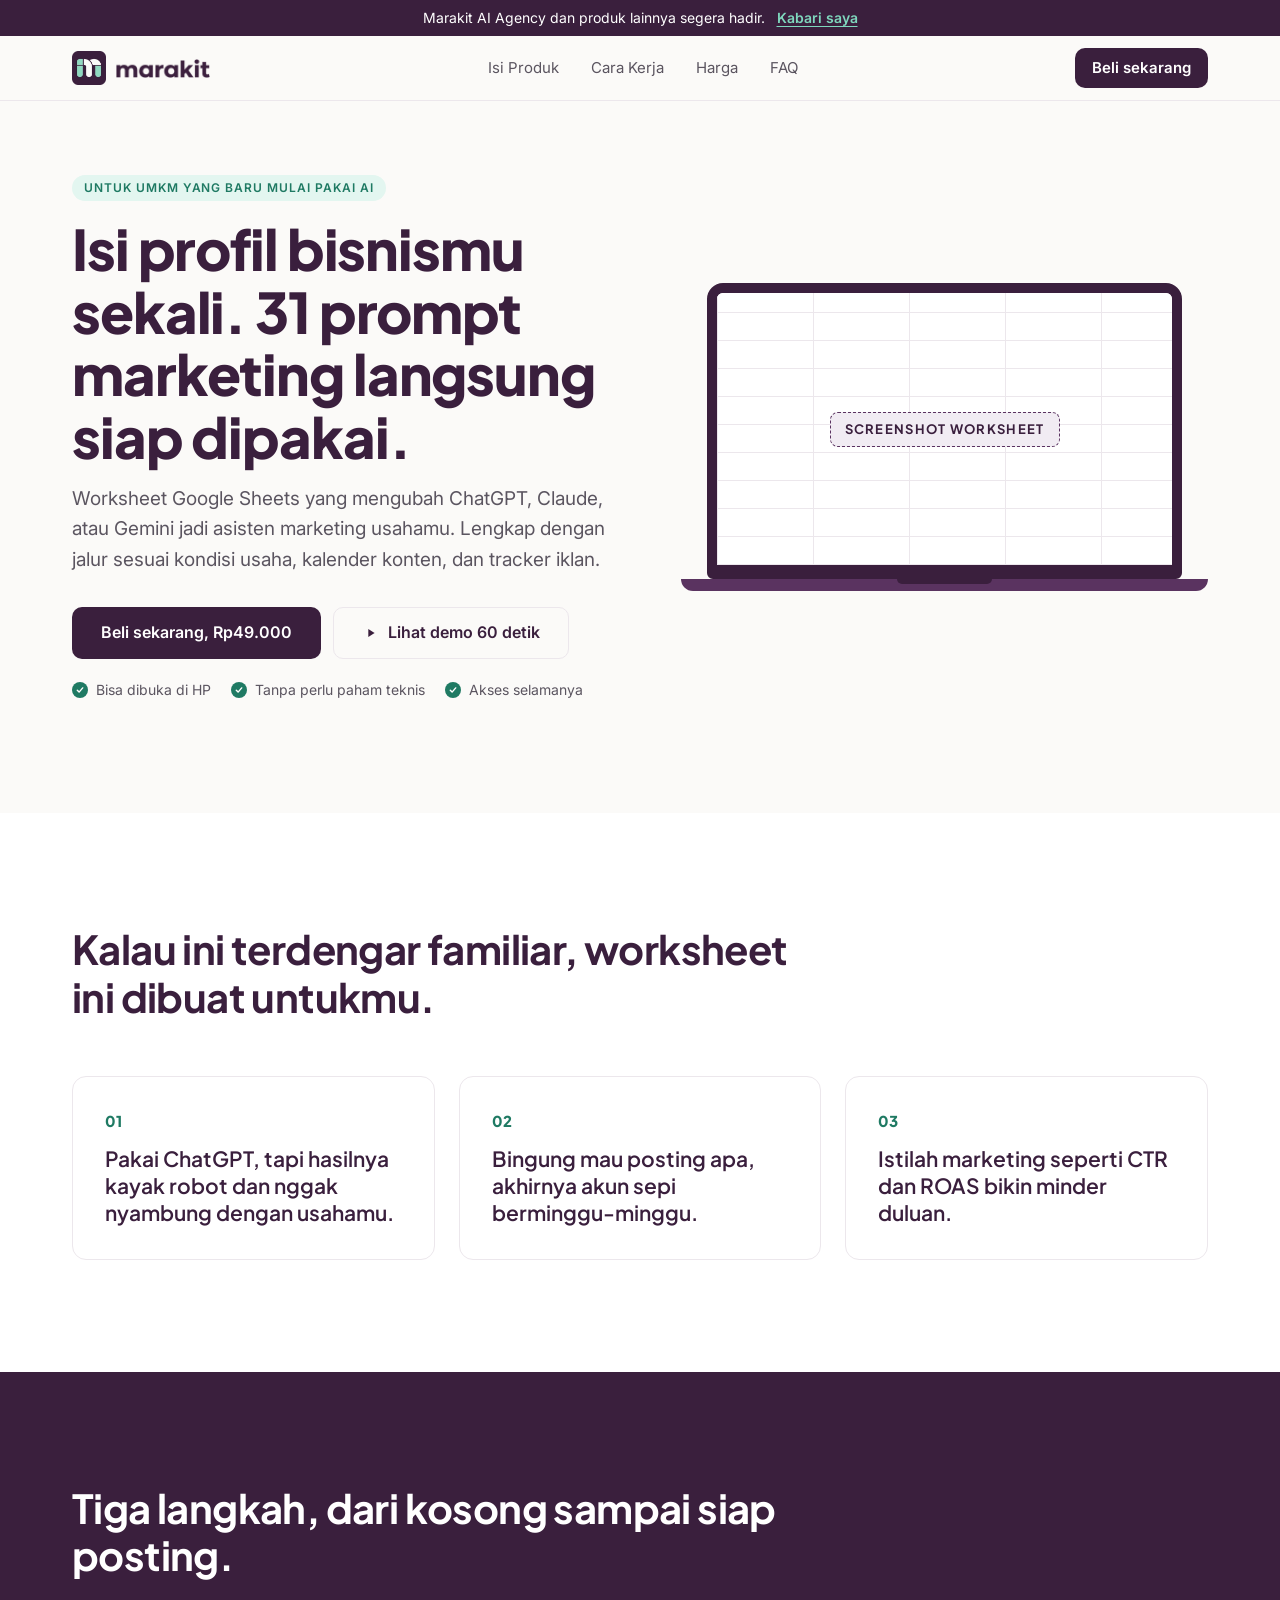
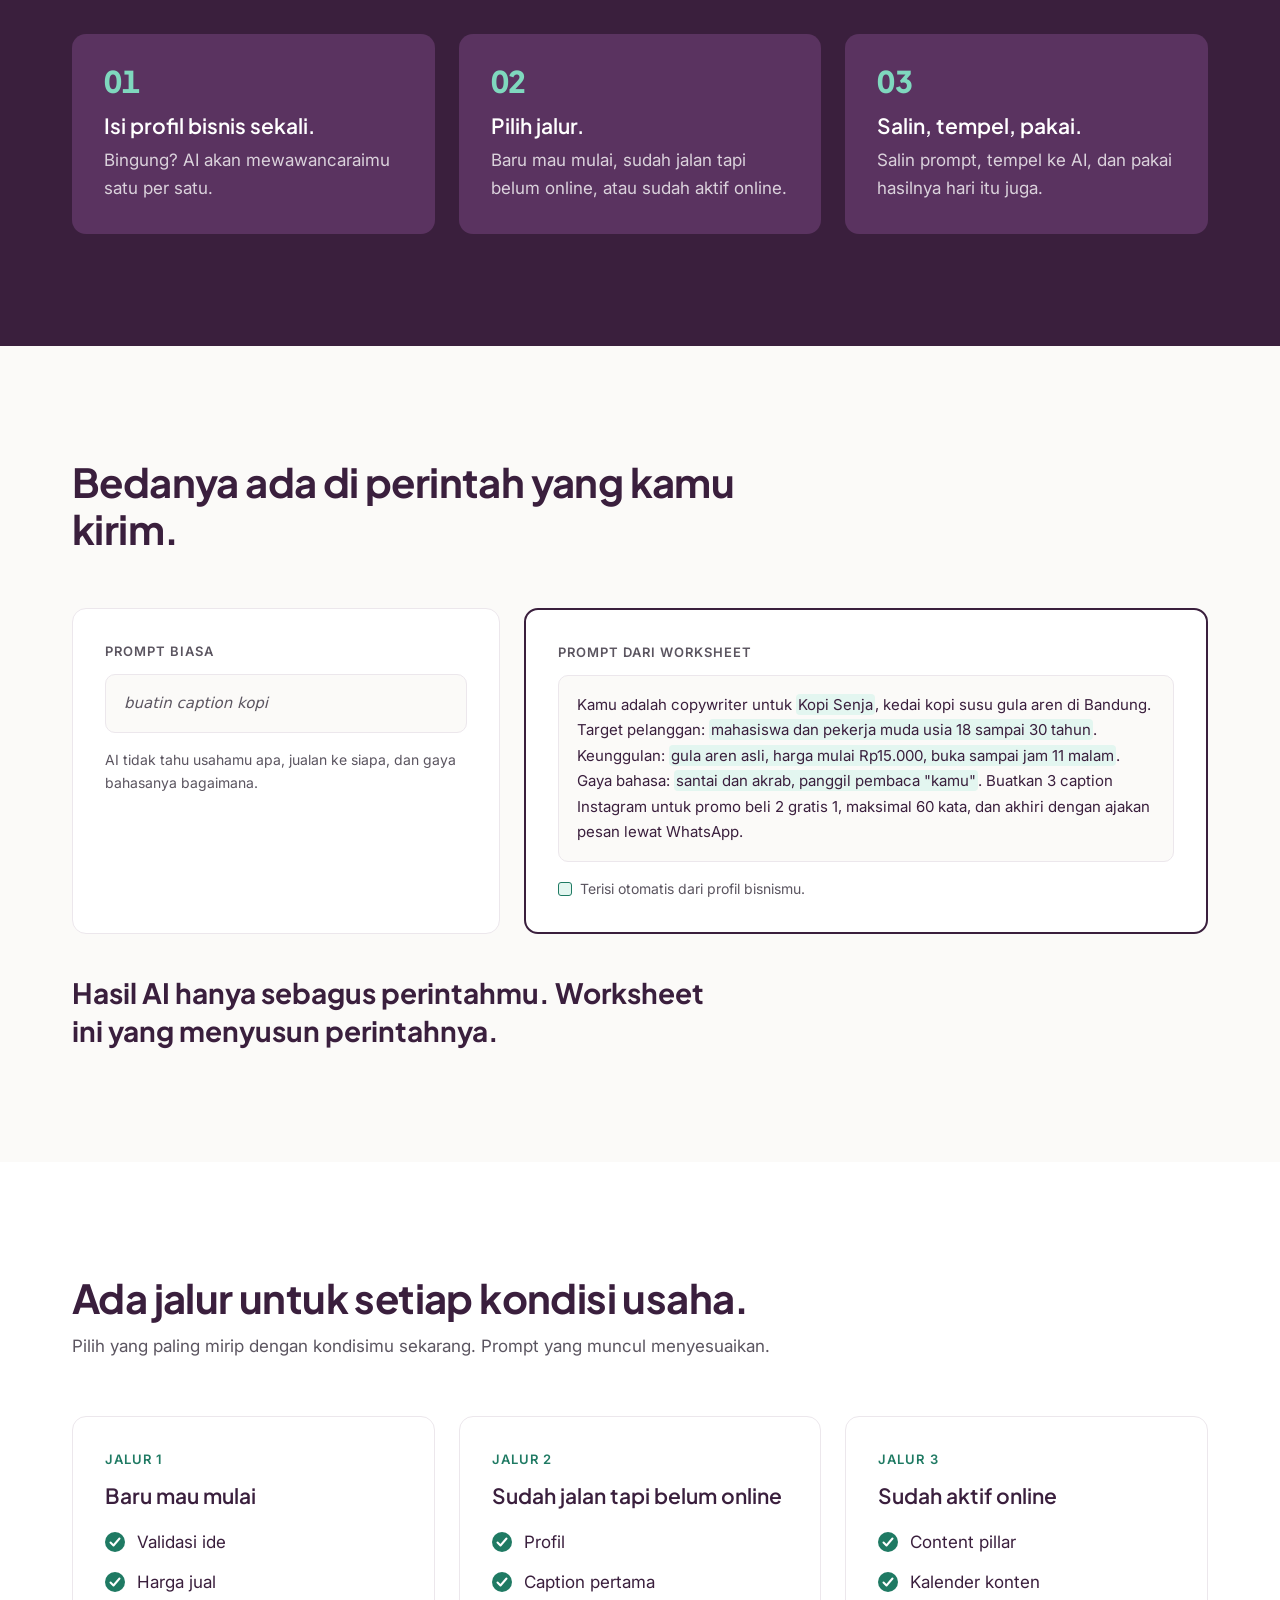
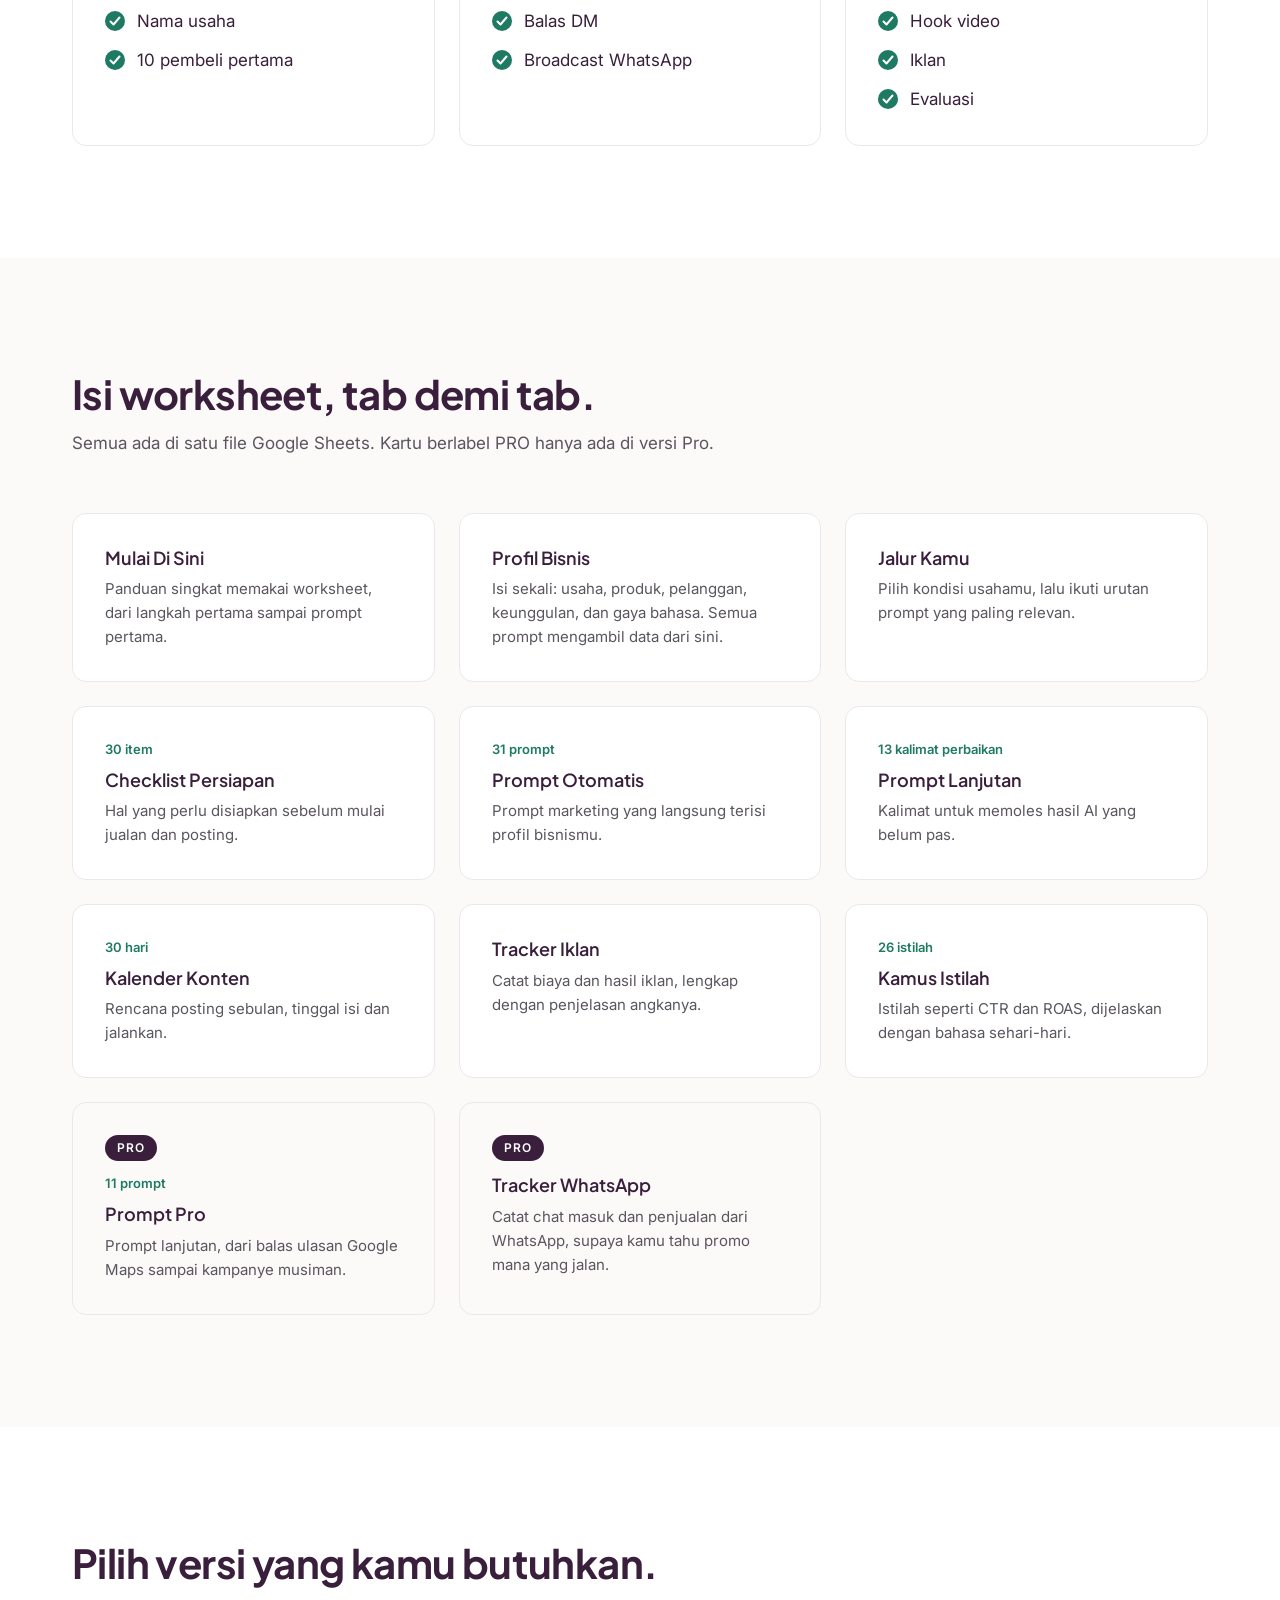
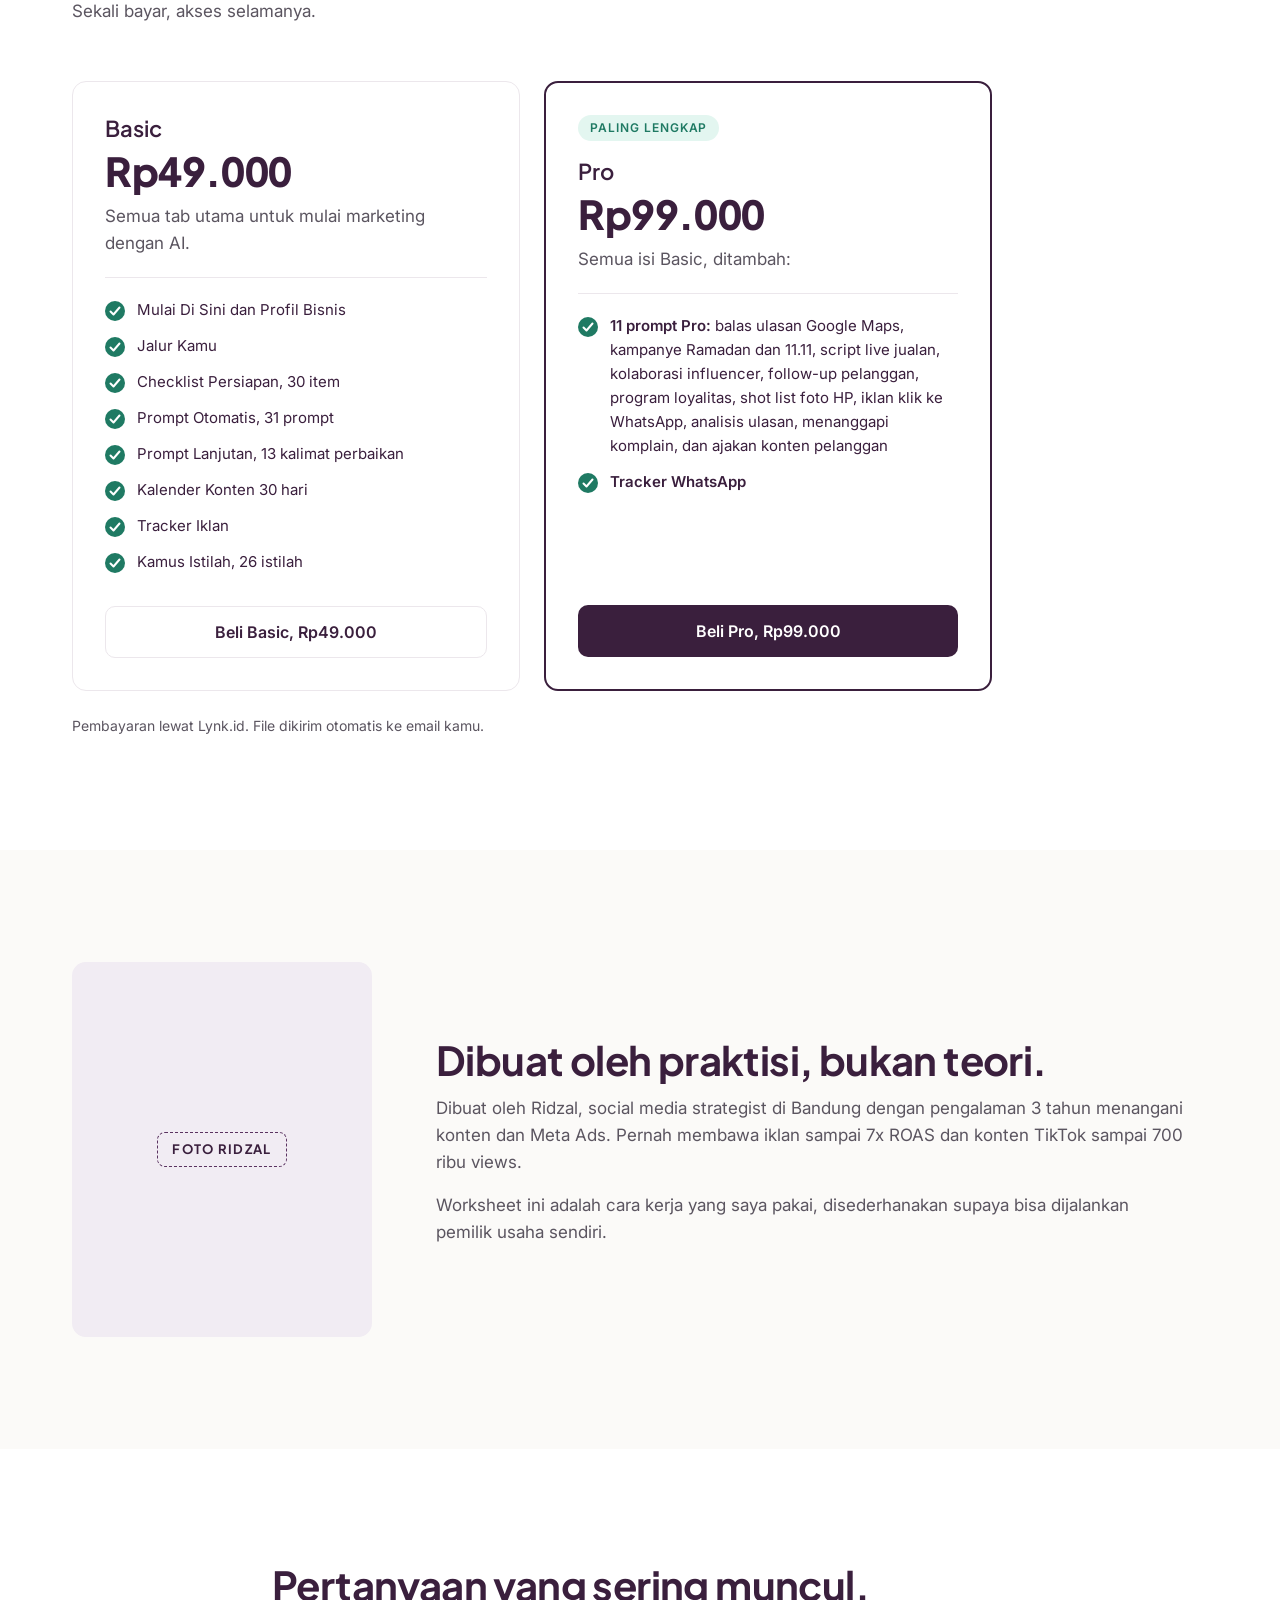
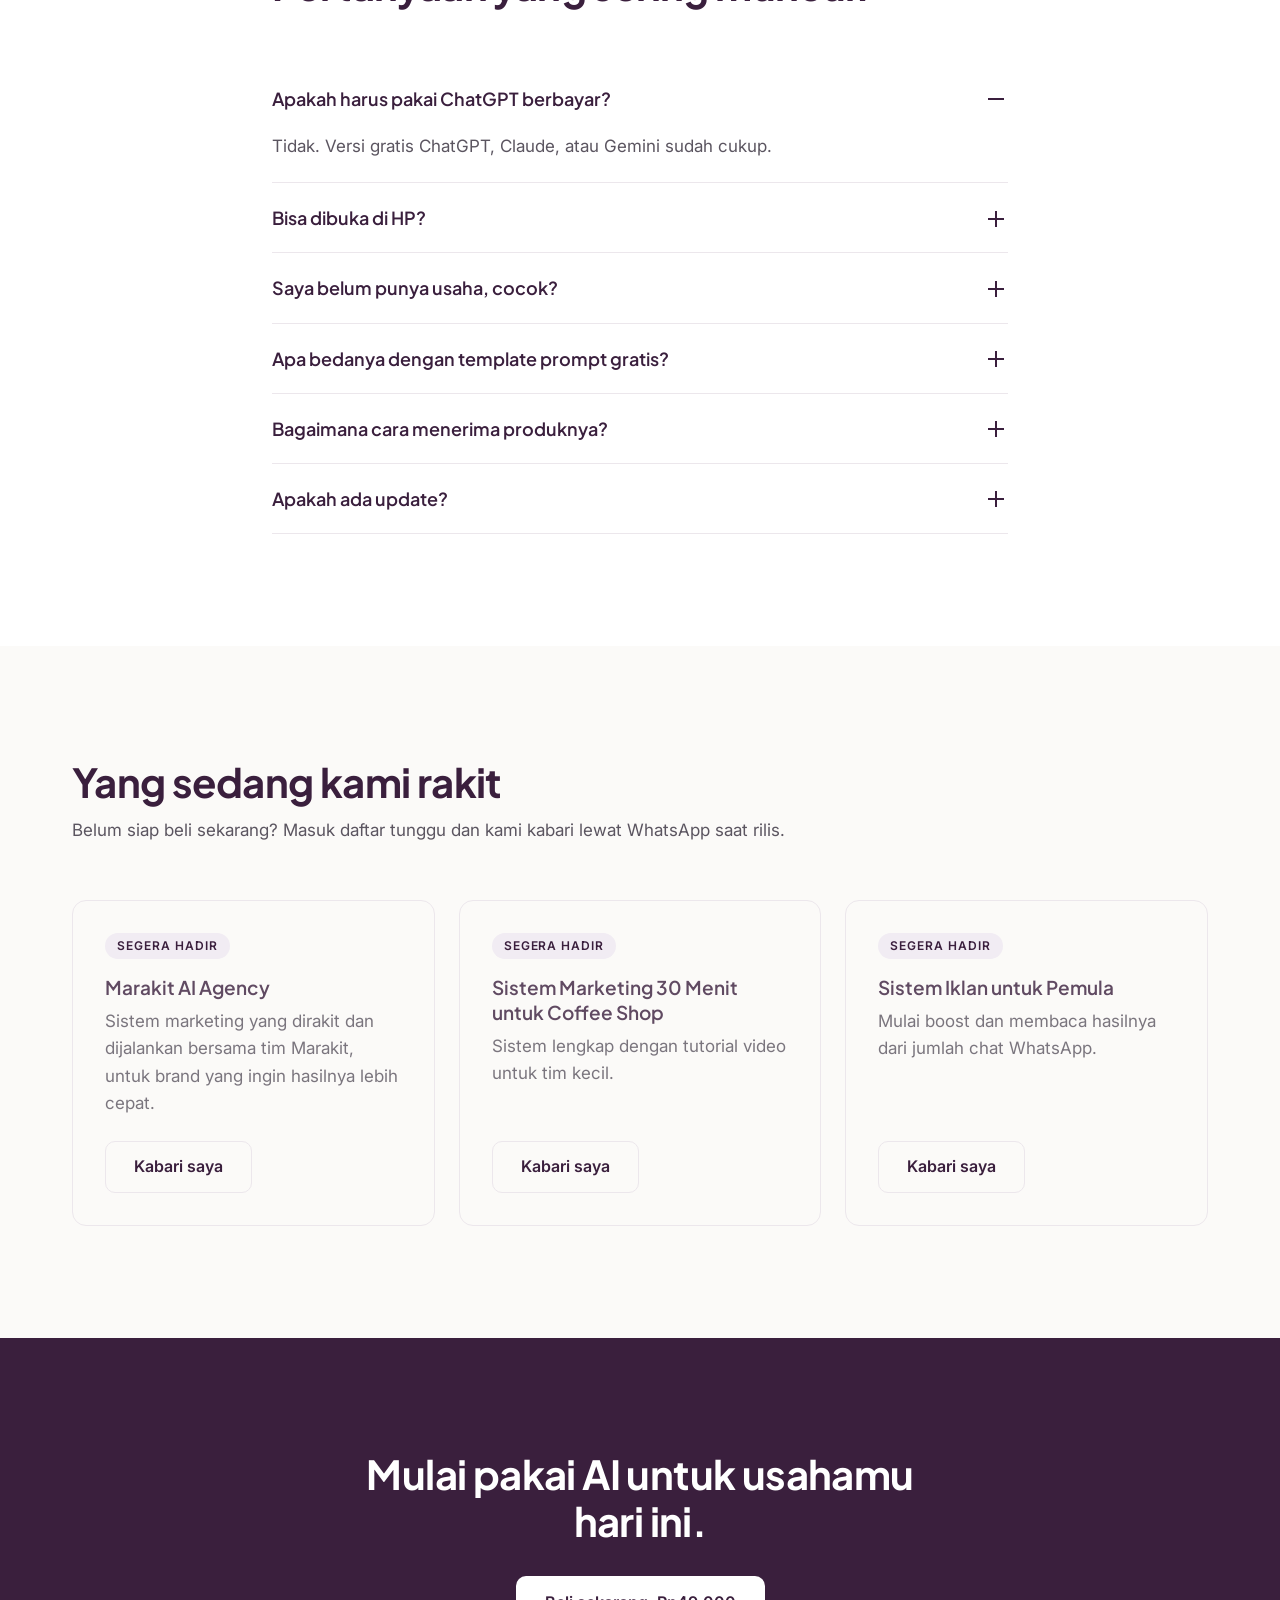
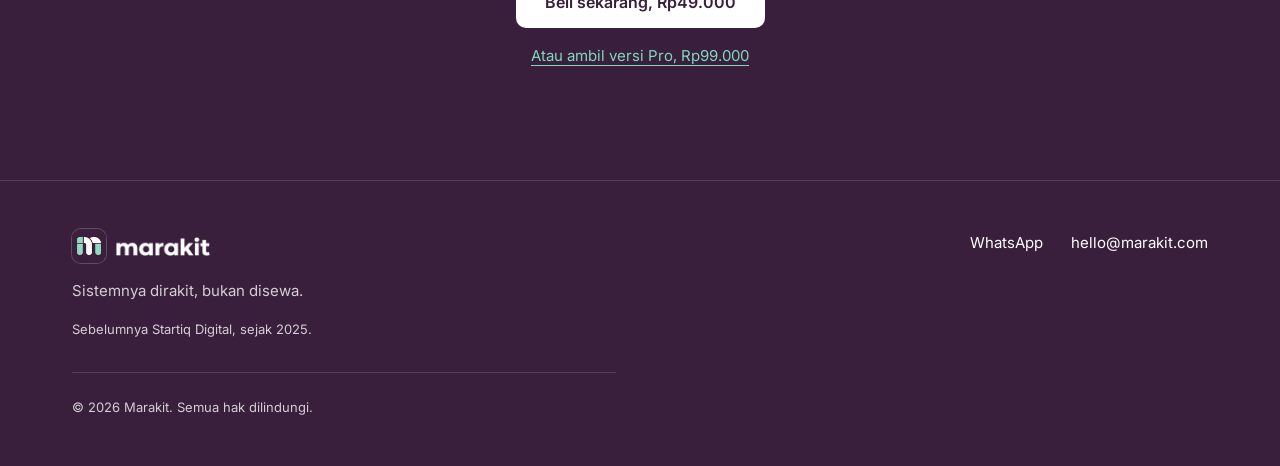
==== commit dd8eb9c6: "Turn the site into a single-product landing page for AI Marketing Worksheet - New index.html: announ" ====
--- a/index.html
+++ b/index.html
@@ -3,26 +3,22 @@
 <head>
   <meta charset="utf-8">
   <meta name="viewport" content="width=device-width, initial-scale=1">
-  <title>Marakit, perakit sistem konten dan iklan untuk brand</title>
-  <meta name="description" content="Kami rakit sistem konten dan iklan untuk timmu, lalu kami serahkan sampai jalan tanpa kami. Booking konsultasi 30 menit gratis.">
+  <title>AI Marketing Worksheet untuk UMKM | Marakit</title>
+  <meta name="description" content="31 prompt marketing yang terisi otomatis dari profil bisnismu. Untuk UMKM yang ingin memakai ChatGPT, Claude, atau Gemini tanpa ribet.">
   <link rel="canonical" href="https://marakit.com/">
-  <link rel="alternate" hreflang="id" href="https://marakit.com/">
-  <link rel="alternate" hreflang="en" href="https://marakit.com/en/">
-  <link rel="alternate" hreflang="x-default" href="https://marakit.com/">
   <meta name="theme-color" content="#3A1F3D">
   <script>document.documentElement.classList.add("js")</script>
   <link rel="icon" href="assets/favicon-32.png" sizes="32x32" type="image/png">
   <link rel="icon" href="assets/favicon-192.png" sizes="192x192" type="image/png">
   <link rel="apple-touch-icon" href="assets/apple-touch-icon.png">
 
-  <meta property="og:type" content="website">
+  <meta property="og:type" content="product">
   <meta property="og:locale" content="id_ID">
-  <meta property="og:locale:alternate" content="en_US">
   <meta property="og:site_name" content="Marakit">
   <meta property="og:url" content="https://marakit.com/">
-  <meta property="og:title" content="Marakit, perakit sistem marketing">
-  <meta property="og:description" content="Sistem marketing yang kamu miliki sendiri, bukan jasa yang kamu sewa selamanya.">
-  <meta property="og:image" content="https://marakit.com/assets/og-image.png">
+  <meta property="og:title" content="AI Marketing Worksheet untuk UMKM | Marakit">
+  <meta property="og:description" content="31 prompt marketing yang terisi otomatis dari profil bisnismu. Untuk UMKM yang ingin memakai ChatGPT, Claude, atau Gemini tanpa ribet.">
+  <meta property="og:image" content="https://marakit.com/assets/og-worksheet.png">
   <meta property="og:image:width" content="1200">
   <meta property="og:image:height" content="630">
   <meta name="twitter:card" content="summary_large_image">
@@ -35,18 +31,26 @@
   <script type="application/ld+json">
   {
     "@context": "https://schema.org",
-    "@type": "ProfessionalService",
+    "@type": "Product",
+    "name": "AI Marketing Worksheet untuk UMKM",
+    "description": "Worksheet Google Sheets berisi 31 prompt marketing yang terisi otomatis dari profil bisnismu, untuk dipakai di ChatGPT, Claude, atau Gemini.",
+    "image": "https://marakit.com/assets/og-worksheet.png",
+    "brand": { "@type": "Brand", "name": "Marakit" },
+    "offers": [
+      { "@type": "Offer", "name": "Basic", "price": "49000", "priceCurrency": "IDR", "availability": "https://schema.org/InStock", "url": "https://marakit.com/#harga" },
+      { "@type": "Offer", "name": "Pro", "price": "99000", "priceCurrency": "IDR", "availability": "https://schema.org/InStock", "url": "https://marakit.com/#harga" }
+    ]
+  }
+  </script>
+  <script type="application/ld+json">
+  {
+    "@context": "https://schema.org",
+    "@type": "Organization",
     "name": "Marakit",
-    "description": "Perakit sistem konten dan iklan untuk brand F&B, fashion, dan jasa.",
     "alternateName": "Startiq Digital",
-    "foundingDate": "2025",
     "url": "https://marakit.com/",
-    "image": "https://marakit.com/assets/og-image.png",
     "logo": "https://marakit.com/assets/brand/logo-mark.png",
-    "email": "halo@marakit.com",
-    "areaServed": "ID",
-    "address": { "@type": "PostalAddress", "addressLocality": "Jakarta", "addressCountry": "ID" },
-    "priceRange": "Rp12.000.000 - Rp30.000.000"
+    "email": "hello@marakit.com"
   }
   </script>
   <script type="application/ld+json">
@@ -54,13 +58,12 @@
     "@context": "https://schema.org",
     "@type": "FAQPage",
     "mainEntity": [
-      { "@type": "Question", "name": "Kenapa tidak saya pakai AI sendiri saja?", "acceptedAnswer": { "@type": "Answer", "text": "Bisa, dan sebaiknya timmu memang memakainya. Yang sulit bukan tool-nya, tapi urutan kerja, standar kualitas, dan aturan kapan iklan dimatikan. Itu yang kami rakit dan serahkan." } },
-      { "@type": "Question", "name": "Hasilnya tidak akan generik?", "acceptedAnswer": { "@type": "Answer", "text": "Template dibangun dari data brand kamu: tone, produk, dan konten yang terbukti jalan. Setiap materi direview manusia sebelum tayang." } },
-      { "@type": "Question", "name": "Kalau tim saya tidak bisa menjalankannya?", "acceptedAnswer": { "@type": "Answer", "text": "Itu sebabnya ada SOP tertulis, pelatihan 2 sesi, dan rekaman. Checklist optimisasi iklan dirancang supaya bisa dijalankan staf non spesialis." } },
-      { "@type": "Question", "name": "Berapa biayanya?", "acceptedAnswer": { "@type": "Answer", "text": "Build only mulai dari Rp15.000.000 sekali bayar. Build and run mulai dari Rp12.000.000 per bulan selama 3 bulan. Angka pasti kami sebutkan di sesi konsultasi." } },
-      { "@type": "Question", "name": "Apa bedanya Build only dan Build and run?", "acceptedAnswer": { "@type": "Answer", "text": "Build only: kami rakit sistemnya dalam 4 sampai 6 minggu, timmu yang menjalankan. Build and run: kami jalankan 3 bulan sambil melatih timmu, lalu serah terima penuh." } },
-      { "@type": "Question", "name": "Apakah budget iklan sudah termasuk?", "acceptedAnswer": { "@type": "Answer", "text": "Belum. Budget iklan dibayar langsung dari akunmu ke Meta atau TikTok. Kami tidak pernah memegang uang iklanmu." } },
-      { "@type": "Question", "name": "Apakah cocok untuk bisnis saya?", "acceptedAnswer": { "@type": "Answer", "text": "Paling cocok untuk brand F&B, fashion, atau jasa dengan omzet Rp200 juta sampai Rp2 miliar per bulan dan tim marketing 1 sampai 3 orang." } }
+      { "@type": "Question", "name": "Apakah harus pakai ChatGPT berbayar?", "acceptedAnswer": { "@type": "Answer", "text": "Tidak. Versi gratis ChatGPT, Claude, atau Gemini sudah cukup." } },
+      { "@type": "Question", "name": "Bisa dibuka di HP?", "acceptedAnswer": { "@type": "Answer", "text": "Bisa, lewat aplikasi Google Sheets." } },
+      { "@type": "Question", "name": "Saya belum punya usaha, cocok?", "acceptedAnswer": { "@type": "Answer", "text": "Cocok. Ada jalur khusus \"Baru mau mulai\"." } },
+      { "@type": "Question", "name": "Apa bedanya dengan template prompt gratis?", "acceptedAnswer": { "@type": "Answer", "text": "Prompt di sini terisi otomatis dari profil bisnismu, jadi hasilnya sesuai usahamu, bukan generik." } },
+      { "@type": "Question", "name": "Bagaimana cara menerima produknya?", "acceptedAnswer": { "@type": "Answer", "text": "Setelah bayar di Lynk.id, link Google Sheets dikirim ke email. Klik \"Buat salinan\" dan worksheet jadi milikmu." } },
+      { "@type": "Question", "name": "Apakah ada update?", "acceptedAnswer": { "@type": "Answer", "text": "Ya, pembeli mendapat update gratis." } }
     ]
   }
   </script>
@@ -68,562 +71,455 @@
 <body>
   <a class="skip-link" href="#main">Langsung ke konten</a>
 
-  <!-- 1. Navbar -->
+  <!-- 1. Announcement bar -->
+  <div class="announce">
+    <div class="container announce__inner">
+      <p>Marakit AI Agency dan produk lainnya segera hadir.</p>
+      <a href="#segera-hadir" data-track="announce_kabari">Kabari saya</a>
+    </div>
+  </div>
+
+  <!-- 2. Navbar -->
   <header class="nav" id="top">
     <div class="container nav__inner">
-      <a class="brand" href="#top" aria-label="Marakit, perakit sistem marketing">
+      <a class="brand" href="#top" aria-label="Marakit, beranda">
         <img class="brand__mark" src="assets/brand/logo-mark.webp" alt="" width="36" height="36">
         <span class="brand__text">
           <img class="brand__word" src="assets/brand/wordmark-plum.webp" alt="Marakit" width="99" height="20">
-          <span class="brand__desc">perakit sistem marketing</span>
         </span>
       </a>
-      <nav aria-label="Navigasi utama">
+      <nav class="nav__menu" id="nav-menu" aria-label="Navigasi utama">
         <ul class="nav__links">
+          <li><a href="#isi-produk">Isi Produk</a></li>
           <li><a href="#cara-kerja">Cara Kerja</a></li>
-          <li><a href="#produk">Produk</a></li>
-          <li><a href="#bukti">Bukti</a></li>
-          <li><a href="#paket">Paket</a></li>
+          <li><a href="#harga">Harga</a></li>
+          <li><a href="#faq">FAQ</a></li>
         </ul>
       </nav>
       <div class="nav__actions">
-        <a class="lang" href="en/" hreflang="en" lang="en" data-lang-switch="en" aria-label="Switch to English">EN</a>
-        <a class="btn btn--primary btn--sm" href="https://wa.me/6281220694447" data-cta="navbar" target="_blank" rel="noopener">
-          <span class="hide-sm">Booking konsultasi</span><span class="show-sm">Booking</span>
-        </a>
+        <a class="btn btn--primary btn--sm" href="https://wa.me/6281220694447" data-buy="basic" data-loc="navbar" target="_blank" rel="noopener">Beli sekarang</a>
+        <button class="nav__toggle" type="button" aria-expanded="false" aria-controls="nav-menu" aria-label="Buka menu">
+          <span></span><span></span><span></span>
+        </button>
       </div>
     </div>
   </header>
 
   <main id="main">
-    <!-- 2. Hero (terang). Badge produk di atas headline. -->
-    <section class="hero section--bone">
+    <!-- 3. Hero -->
+    <section class="hero section--bone" id="hero">
       <div class="container hero__grid">
         <div class="hero__copy">
-          <a class="hero__badge" href="#produk" data-track="hero_badge"><span class="hero__badge-tag">Baru</span>AI Marketing Worksheet sudah tersedia</a>
-          <h1>Sistem marketing yang <span class="hl">kamu miliki sendiri</span>, bukan jasa yang kamu sewa selamanya.</h1>
-          <p class="lead">Kami rakit sistem konten dan iklan untuk timmu, lalu kami serahkan sampai jalan tanpa kami.</p>
+          <span class="badge">Untuk UMKM yang baru mulai pakai AI</span>
+          <h1>Isi profil bisnismu sekali. 31 prompt marketing langsung siap dipakai.</h1>
+          <p class="lead">Worksheet Google Sheets yang mengubah ChatGPT, Claude, atau Gemini jadi asisten marketing usahamu. Lengkap dengan jalur sesuai kondisi usaha, kalender konten, dan tracker iklan.</p>
           <div class="hero__actions">
-            <a class="btn btn--primary" href="https://wa.me/6281220694447" data-cta="hero" target="_blank" rel="noopener">Booking konsultasi 30 menit</a>
-            <a class="btn btn--secondary" href="#cara-kerja">Lihat cara kerja</a>
+            <a class="btn btn--primary" href="https://wa.me/6281220694447" data-buy="basic" data-loc="hero" target="_blank" rel="noopener">Beli sekarang, Rp49.000</a>
+            <button class="btn btn--secondary" type="button" data-demo>
+              <svg class="btn__icon" viewBox="0 0 20 20" width="18" height="18" aria-hidden="true"><path d="M7 5.5v9l7-4.5z" fill="currentColor"/></svg>
+              Lihat demo 60 detik
+            </button>
           </div>
-          <p class="microcopy">Gratis. 30 menit. Tanpa kewajiban lanjut.</p>
-        </div>
-
-        <div class="hero__visual" aria-hidden="true">
-          <div class="card system-card">
-            <div class="system-card__head">
-              <span class="caption">Sistem marketing</span>
-              <span class="system-card__owner">Milik brand kamu</span>
+          <ul class="hero__points">
+            <li>Bisa dibuka di HP</li>
+            <li>Tanpa perlu paham teknis</li>
+            <li>Akses selamanya</li>
+          </ul>
+        </div>
+
+        <!-- GANTI: taruh screenshot di assets/worksheet-preview.png (rasio 16:10). Selama file belum ada, placeholder di bawah yang tampil. -->
+        <div class="hero__visual">
+          <div class="device">
+            <div class="device__screen">
+              <img src="assets/worksheet-preview.png" alt="Tampilan AI Marketing Worksheet di Google Sheets" width="1600" height="1000" onerror="this.remove()">
+              <div class="device__placeholder" aria-hidden="true"><span>SCREENSHOT WORKSHEET</span></div>
             </div>
-            <ul class="checklist">
-              <li>Kalender konten 90 hari</li>
-              <li>Template desain dan video</li>
-              <li>Struktur akun iklan dan naming convention</li>
-              <li>Kill rules tertulis, bukan feeling</li>
-              <li>Dashboard mingguan</li>
-            </ul>
-            <div class="system-card__foot">
-              <span class="mono">30</span> konten dalam <span class="mono">5</span> hari, dikerjakan timmu sendiri
-            </div>
+            <div class="device__base" aria-hidden="true"></div>
           </div>
         </div>
       </div>
     </section>
 
-    <!-- 3. Social proof bar -->
-    <!-- GANTI sebelum launch: angka 2.000+ dan 5 hari harus nyata. -->
-    <section class="proofbar section--white" aria-label="Angka Marakit">
-      <div class="container proofbar__grid">
-        <div class="stat"><span class="stat__num">10+</span><span class="stat__label">brand dikelola</span></div>
-        <div class="stat"><span class="stat__num">2.000+</span><span class="stat__label">aset diproduksi</span></div>
-        <div class="stat"><span class="stat__num">5 hari</span><span class="stat__label">untuk 30 konten pertama</span></div>
-      </div>
-      <div class="container logos">
-        <p class="caption">Brand yang sudah bekerja dengan kami</p>
-        <ul class="logos__list">
-          <li><img src="assets/clients/slamet-motor.webp" alt="Slamet Motor" width="479" height="120" loading="lazy" decoding="async"></li>
-          <li><img src="assets/clients/research-synergy.webp" alt="Research Synergy" width="198" height="120" class="logo--tall" loading="lazy" decoding="async"></li>
-          <li><img src="assets/clients/research-synergy-institute.webp" alt="Research Synergy Institute" width="295" height="120" loading="lazy" decoding="async"></li>
-          <li><span class="logo-text">Ghovigha</span></li>
-        </ul>
-      </div>
-    </section>
-
-    <!-- 4. Masalah (terang). Tanpa kata AI, bahasa prospek. -->
-    <section class="section section--bone" id="masalah">
-      <div class="container">
-        <header class="section__head">
-          <h2>Kalau ini terdengar familiar, kamu tidak sendirian.</h2>
+    <!-- 4. Masalah -->
+    <section class="section section--white" id="masalah">
+      <div class="container">
+        <header class="section__head">
+          <h2>Kalau ini terdengar familiar, worksheet ini dibuat untukmu.</h2>
         </header>
         <div class="grid grid--3">
           <article class="card problem">
-            <span class="problem__num mono">01</span>
-            <h3>Konten jalan kalau satu orang itu ada.</h3>
-            <p>Begitu dia cuti atau resign, feed kosong dua minggu. Cara kerjanya ada di kepala dia, bukan di dokumen.</p>
+            <span class="problem__num">01</span>
+            <h3>Pakai ChatGPT, tapi hasilnya kayak robot dan nggak nyambung dengan usahamu.</h3>
           </article>
           <article class="card problem">
-            <span class="problem__num mono">02</span>
-            <h3>Tagihan agency naik, hasil iklannya kabur.</h3>
-            <p>Tiap bulan ada invoice dan screenshot Ads Manager. Tapi kamu tetap tidak tahu iklan mana yang menghasilkan penjualan.</p>
+            <span class="problem__num">02</span>
+            <h3>Bingung mau posting apa, akhirnya akun sepi berminggu-minggu.</h3>
           </article>
           <article class="card problem">
-            <span class="problem__num mono">03</span>
-            <h3>Ganti vendor, mulai dari nol lagi.</h3>
-            <p>Vendor lama pergi membawa template, akses, dan pelajarannya. Tim baru harus menebak ulang semuanya.</p>
-          </article>
-        </div>
-      </div>
-    </section>
-
-    <!-- 5. Solusi. AI tidak disebut langsung, pakai "mesin produksi". -->
-    <section class="section section--white" id="solusi">
-      <div class="container">
-        <header class="section__head">
-          <h2>Berhenti bayar agency tiap bulan. Bangun mesinnya sekali.</h2>
-          <p class="section__sub">Bedanya bukan di siapa yang mengerjakan. Bedanya di siapa yang memegang sistemnya setelah kontrak selesai.</p>
-        </header>
-        <div class="compare">
-          <div class="compare__col compare__col--before">
-            <h3>Sewa jasa</h3>
-            <ul class="xlist">
-              <li>Bayar terus selama kontrak jalan</li>
-              <li>Cara kerja dan akses disimpan vendor</li>
-              <li>Kontrak selesai, output berhenti</li>
-              <li>Laporan berisi aktivitas, bukan hasil</li>
-            </ul>
-          </div>
-          <div class="compare__arrow" aria-hidden="true">
-            <svg viewBox="0 0 24 24" width="24" height="24"><path d="M5 12h14M13 6l6 6-6 6" fill="none" stroke="currentColor" stroke-width="2" stroke-linecap="round" stroke-linejoin="round"/></svg>
-          </div>
-          <div class="compare__col compare__col--after">
-            <h3>Punya sistem</h3>
-            <ul class="checklist">
-              <li>Dirakit sekali, lalu jalan di tangan timmu</li>
-              <li>SOP, template, dan akun atas nama brand</li>
-              <li>Timmu tetap produksi setelah kami pergi</li>
-              <li>Dashboard menunjukkan apa yang jalan</li>
-            </ul>
-          </div>
-        </div>
-
-        <div class="pillars">
-          <article class="card pillar">
-            <p class="caption">Sistem 1</p>
-            <h3>Content System</h3>
-            <p>Mesin produksi konten yang tetap jalan tanpa Marakit. Dari content pillar sampai publish, semuanya tertulis.</p>
-          </article>
-          <article class="card pillar">
-            <p class="caption">Sistem 2</p>
-            <h3>Ads Management System</h3>
-            <p>Akun iklanmu dirapikan dan didokumentasikan, siapa pun di timmu bisa jalanin. Untuk Meta Ads dan TikTok Ads.</p>
-          </article>
-        </div>
-        <p class="pillars__note">Bisa diambil terpisah, atau digabung jadi Full System.</p>
-      </div>
-    </section>
-
-    <!-- 6. Cara Kerja (gelap). Di sini AI dijelaskan sebagai metode. -->
-    <!-- GANTI kalau perlu: nama tool di tabel transparansi harus sesuai tool yang benar-benar dipakai. -->
+            <span class="problem__num">03</span>
+            <h3>Istilah marketing seperti CTR dan ROAS bikin minder duluan.</h3>
+          </article>
+        </div>
+      </div>
+    </section>
+
+    <!-- 5. Cara Kerja -->
     <section class="section section--dark" id="cara-kerja">
       <div class="container">
         <header class="section__head">
-          <h2>Empat langkah, dari berantakan sampai jalan sendiri.</h2>
-        </header>
-        <ol class="steps">
+          <h2>Tiga langkah, dari kosong sampai siap posting.</h2>
+        </header>
+        <ol class="steps steps--3">
           <li class="step">
             <span class="step__num mono">01</span>
-            <h3>Audit</h3>
-            <p class="step__time">Minggu 1</p>
-            <p>Kami bedah konten, akun iklan, dan alur kerja timmu. Hasilnya peta masalah dan urutan prioritas.</p>
+            <h3>Isi profil bisnis sekali.</h3>
+            <p>Bingung? AI akan mewawancaraimu satu per satu.</p>
           </li>
           <li class="step">
             <span class="step__num mono">02</span>
-            <h3>Rakit</h3>
-            <p class="step__time">Minggu 2 sampai 4</p>
-            <p>Kami susun SOP, template, struktur akun, tracking, dan dashboard. Semuanya didokumentasikan.</p>
+            <h3>Pilih jalur.</h3>
+            <p>Baru mau mulai, sudah jalan tapi belum online, atau sudah aktif online.</p>
           </li>
           <li class="step">
             <span class="step__num mono">03</span>
-            <h3>Jalankan</h3>
-            <p class="step__time">Sampai 3 bulan</p>
-            <p>Sistemnya diuji dengan angka nyata. Di Build and run, kami yang menjalankan sambil melatih timmu.</p>
-          </li>
-          <li class="step">
-            <span class="step__num mono">04</span>
-            <h3>Serahkan</h3>
-            <p class="step__time">Serah terima penuh</p>
-            <p>Akses, aset, SOP, dan rekaman training pindah ke timmu. Tidak ada yang dikunci di pihak kami.</p>
+            <h3>Salin, tempel, pakai.</h3>
+            <p>Salin prompt, tempel ke AI, dan pakai hasilnya hari itu juga.</p>
           </li>
         </ol>
-
-        <div class="split">
-          <div class="split__intro">
-            <h3>Di mana AI dipakai, dan di mana tidak.</h3>
-            <p>Kebanyakan vendor menyembunyikannya. Kami tunjukkan workflow aslinya, supaya kamu tahu kenapa 30 konten bisa selesai dalam 5 hari.</p>
+      </div>
+    </section>
+
+    <!-- 6. Perbandingan -->
+    <section class="section section--bone" id="perbandingan">
+      <div class="container">
+        <header class="section__head">
+          <h2>Bedanya ada di perintah yang kamu kirim.</h2>
+        </header>
+        <div class="prompt-compare">
+          <div class="prompt-card">
+            <p class="caption">Prompt biasa</p>
+            <div class="prompt-box prompt-box--plain">buatin caption kopi</div>
+            <p class="prompt-card__note">AI tidak tahu usahamu apa, jualan ke siapa, dan gaya bahasanya bagaimana.</p>
           </div>
-          <div class="split__cols">
-            <div class="split__col">
-              <p class="caption">Dikerjakan mesin</p>
-              <ul class="tools">
-                <li><span>Riset hook dan angle dari komentar</span></li>
-                <li><span>Draf naskah dan caption pertama</span></li>
-                <li><span>Variasi materi untuk creative testing</span></li>
-                <li><span>Rangkuman performa mingguan</span></li>
-              </ul>
+          <div class="prompt-card prompt-card--worksheet">
+            <p class="caption">Prompt dari worksheet</p>
+            <!-- Contoh ilustrasi. Bagian bertanda adalah data yang otomatis diambil dari tab Profil Bisnis. -->
+            <div class="prompt-box">
+              Kamu adalah copywriter untuk <mark>Kopi Senja</mark>, kedai kopi susu gula aren di Bandung.
+              Target pelanggan: <mark>mahasiswa dan pekerja muda usia 18 sampai 30 tahun</mark>.
+              Keunggulan: <mark>gula aren asli, harga mulai Rp15.000, buka sampai jam 11 malam</mark>.
+              Gaya bahasa: <mark>santai dan akrab, panggil pembaca "kamu"</mark>.
+              Buatkan 3 caption Instagram untuk promo beli 2 gratis 1, maksimal 60 kata, dan akhiri dengan ajakan pesan lewat WhatsApp.
             </div>
-            <div class="split__col">
-              <p class="caption">Dikerjakan manusia</p>
-              <ul class="tools">
-                <li><span>Strategi dan content pillar</span></li>
-                <li><span>Review kualitas sebelum tayang</span></li>
-                <li><span>Keputusan budget dan kill rules</span></li>
-                <li><span>Training dan serah terima</span></li>
-              </ul>
-            </div>
+            <p class="prompt-card__note"><span class="prompt-legend" aria-hidden="true"></span>Terisi otomatis dari profil bisnismu.</p>
           </div>
         </div>
-      </div>
-    </section>
-
-    <!-- 7. Produk digital. Link Beli dan Lihat isinya diatur di js/main.js (CONFIG.products). -->
-    <!-- GANTI kalau perlu: harga, nama, dan perkiraan rilis produk. -->
-    <section class="section section--white" id="produk">
-      <div class="container">
-        <header class="section__head">
-          <h2>Mulai dari sistem yang bisa kamu jalankan sendiri</h2>
-          <p class="section__sub">Produk digital Marakit untuk UMKM yang ingin memakai AI untuk marketing, tanpa harus paham teknis.</p>
-        </header>
-
-        <article class="card product product--featured">
-          <div class="product__info">
-            <span class="badge">Tersedia</span>
-            <h3 class="product__name">AI Marketing Worksheet untuk UMKM</h3>
-            <p class="product__desc">Isi profil bisnis sekali, 30 prompt marketing langsung siap dipakai di ChatGPT, Claude, atau Gemini. Lengkap dengan jalur sesuai kondisi usahamu, checklist persiapan, kalender konten 30 hari, tracker iklan, dan kamus istilah.</p>
+        <p class="prompt-compare__punch">Hasil AI hanya sebagus perintahmu. Worksheet ini yang menyusun perintahnya.</p>
+      </div>
+    </section>
+
+    <!-- 7. Untuk Siapa -->
+    <section class="section section--white" id="untuk-siapa">
+      <div class="container">
+        <header class="section__head">
+          <h2>Ada jalur untuk setiap kondisi usaha.</h2>
+          <p class="section__sub">Pilih yang paling mirip dengan kondisimu sekarang. Prompt yang muncul menyesuaikan.</p>
+        </header>
+        <div class="grid grid--3">
+          <article class="card path">
+            <p class="caption">Jalur 1</p>
+            <h3>Baru mau mulai</h3>
             <ul class="checklist">
-                <li>30 prompt yang terisi otomatis</li>
-                <li>Jalur khusus untuk yang baru mulai, sudah jalan, atau sudah online</li>
-                <li>Bisa dipakai di Google Sheets, termasuk dari HP</li>
-                <li>Kamus istilah dengan bahasa sehari-hari</li>
+              <li>Validasi ide</li>
+              <li>Harga jual</li>
+              <li>Nama usaha</li>
+              <li>10 pembeli pertama</li>
             </ul>
+          </article>
+          <article class="card path">
+            <p class="caption">Jalur 2</p>
+            <h3>Sudah jalan tapi belum online</h3>
+            <ul class="checklist">
+              <li>Profil</li>
+              <li>Caption pertama</li>
+              <li>Balas DM</li>
+              <li>Broadcast WhatsApp</li>
+            </ul>
+          </article>
+          <article class="card path">
+            <p class="caption">Jalur 3</p>
+            <h3>Sudah aktif online</h3>
+            <ul class="checklist">
+              <li>Content pillar</li>
+              <li>Kalender konten</li>
+              <li>Hook video</li>
+              <li>Iklan</li>
+              <li>Evaluasi</li>
+            </ul>
+          </article>
+        </div>
+      </div>
+    </section>
+
+    <!-- 8. Isi Produk: satu kartu per tab di Google Sheets -->
+    <!-- GANTI kalau perlu: cek ulang deskripsi singkat tiap tab supaya sesuai isi worksheet. -->
+    <section class="section section--bone" id="isi-produk">
+      <div class="container">
+        <header class="section__head">
+          <h2>Isi worksheet, tab demi tab.</h2>
+          <p class="section__sub">Semua ada di satu file Google Sheets. Kartu berlabel PRO hanya ada di versi Pro.</p>
+        </header>
+        <div class="tabs-grid">
+          <article class="card tab-card">
+            <h3>Mulai Di Sini</h3>
+            <p>Panduan singkat memakai worksheet, dari langkah pertama sampai prompt pertama.</p>
+          </article>
+          <article class="card tab-card">
+            <h3>Profil Bisnis</h3>
+            <p>Isi sekali: usaha, produk, pelanggan, keunggulan, dan gaya bahasa. Semua prompt mengambil data dari sini.</p>
+          </article>
+          <article class="card tab-card">
+            <h3>Jalur Kamu</h3>
+            <p>Pilih kondisi usahamu, lalu ikuti urutan prompt yang paling relevan.</p>
+          </article>
+          <article class="card tab-card">
+            <span class="tab-card__count">30 item</span>
+            <h3>Checklist Persiapan</h3>
+            <p>Hal yang perlu disiapkan sebelum mulai jualan dan posting.</p>
+          </article>
+          <article class="card tab-card">
+            <span class="tab-card__count">31 prompt</span>
+            <h3>Prompt Otomatis</h3>
+            <p>Prompt marketing yang langsung terisi profil bisnismu.</p>
+          </article>
+          <article class="card tab-card">
+            <span class="tab-card__count">13 kalimat perbaikan</span>
+            <h3>Prompt Lanjutan</h3>
+            <p>Kalimat untuk memoles hasil AI yang belum pas.</p>
+          </article>
+          <article class="card tab-card">
+            <span class="tab-card__count">30 hari</span>
+            <h3>Kalender Konten</h3>
+            <p>Rencana posting sebulan, tinggal isi dan jalankan.</p>
+          </article>
+          <article class="card tab-card">
+            <h3>Tracker Iklan</h3>
+            <p>Catat biaya dan hasil iklan, lengkap dengan penjelasan angkanya.</p>
+          </article>
+          <article class="card tab-card">
+            <span class="tab-card__count">26 istilah</span>
+            <h3>Kamus Istilah</h3>
+            <p>Istilah seperti CTR dan ROAS, dijelaskan dengan bahasa sehari-hari.</p>
+          </article>
+          <article class="card tab-card tab-card--pro">
+            <span class="badge badge--pro">PRO</span>
+            <span class="tab-card__count">11 prompt</span>
+            <h3>Prompt Pro</h3>
+            <p>Prompt lanjutan, dari balas ulasan Google Maps sampai kampanye musiman.</p>
+          </article>
+          <article class="card tab-card tab-card--pro">
+            <span class="badge badge--pro">PRO</span>
+            <h3>Tracker WhatsApp</h3>
+            <p>Catat chat masuk dan penjualan dari WhatsApp, supaya kamu tahu promo mana yang jalan.</p>
+          </article>
+        </div>
+      </div>
+    </section>
+
+    <!-- 9. Harga -->
+    <section class="section section--white" id="harga">
+      <div class="container">
+        <header class="section__head">
+          <h2>Pilih versi yang kamu butuhkan.</h2>
+          <p class="section__sub">Sekali bayar, akses selamanya.</p>
+        </header>
+        <div class="price-grid">
+          <article class="card price-card" id="harga-basic">
+            <h3>Basic</h3>
+            <p class="price-card__price"><span class="mono">Rp49.000</span></p>
+            <p class="price-card__for">Semua tab utama untuk mulai marketing dengan AI.</p>
+            <ul class="checklist">
+              <li>Mulai Di Sini dan Profil Bisnis</li>
+              <li>Jalur Kamu</li>
+              <li>Checklist Persiapan, 30 item</li>
+              <li>Prompt Otomatis, 31 prompt</li>
+              <li>Prompt Lanjutan, 13 kalimat perbaikan</li>
+              <li>Kalender Konten 30 hari</li>
+              <li>Tracker Iklan</li>
+              <li>Kamus Istilah, 26 istilah</li>
+            </ul>
+            <a class="btn btn--secondary btn--block" href="https://wa.me/6281220694447" data-buy="basic" data-loc="harga" target="_blank" rel="noopener">Beli Basic, Rp49.000</a>
+          </article>
+          <article class="card price-card price-card--pro" id="harga-pro">
+            <span class="badge">Paling lengkap</span>
+            <h3>Pro</h3>
+            <p class="price-card__price"><span class="mono">Rp99.000</span></p>
+            <p class="price-card__for">Semua isi Basic, ditambah:</p>
+            <ul class="checklist">
+              <li><strong>11 prompt Pro:</strong> balas ulasan Google Maps, kampanye Ramadan dan 11.11, script live jualan, kolaborasi influencer, follow-up pelanggan, program loyalitas, shot list foto HP, iklan klik ke WhatsApp, analisis ulasan, menanggapi komplain, dan ajakan konten pelanggan</li>
+              <li><strong>Tracker WhatsApp</strong></li>
+            </ul>
+            <a class="btn btn--primary btn--block" href="https://wa.me/6281220694447" data-buy="pro" data-loc="harga" target="_blank" rel="noopener">Beli Pro, Rp99.000</a>
+          </article>
+        </div>
+        <p class="price-note">Pembayaran lewat Lynk.id. File dikirim otomatis ke email kamu.</p>
+      </div>
+    </section>
+
+    <!-- 10. Tentang Pembuat -->
+    <!-- GANTI: taruh foto di assets/ridzal.jpg (potret 4:5). Selama file belum ada, placeholder yang tampil. -->
+    <section class="section section--bone" id="tentang">
+      <div class="container about">
+        <div class="about__photo">
+          <img src="assets/ridzal.jpg" alt="Ridzal, pembuat AI Marketing Worksheet" width="720" height="900" loading="lazy" onerror="this.remove()">
+          <span class="about__placeholder" aria-hidden="true">FOTO RIDZAL</span>
+        </div>
+        <div class="about__copy">
+          <h2>Dibuat oleh praktisi, bukan teori.</h2>
+          <p>Dibuat oleh Ridzal, social media strategist di Bandung dengan pengalaman 3 tahun menangani konten dan Meta Ads. Pernah membawa iklan sampai 7x ROAS dan konten TikTok sampai 700 ribu views.</p>
+          <p>Worksheet ini adalah cara kerja yang saya pakai, disederhanakan supaya bisa dijalankan pemilik usaha sendiri.</p>
+          <div class="about__links">
+            <a class="btn btn--secondary btn--sm" href="#" data-social="creatorInstagram" target="_blank" rel="noopener">Instagram</a>
+            <a class="btn btn--secondary btn--sm" href="#" data-social="creatorTiktok" target="_blank" rel="noopener">TikTok</a>
           </div>
-          <div class="product__buy">
-            <p class="product__price">
-              <span class="visually-hidden">Harga: </span><span class="mono">Rp49.000</span>
-              <s class="product__was"><span class="visually-hidden">Harga normal: </span>Rp99.000</s>
-            </p>
-            <p class="product__note">Sekali bayar, akses selamanya.</p>
-            <a class="btn btn--primary btn--block" href="https://wa.me/6281220694447" data-product="worksheet" data-product-link="buyUrl" data-wa-fallback="Halo Marakit, saya mau beli AI Marketing Worksheet untuk UMKM." target="_blank" rel="noopener">Beli sekarang</a>
-            <a class="btn btn--secondary btn--block" href="https://wa.me/6281220694447" data-product="worksheet" data-product-link="demoUrl" data-wa-fallback="Halo Marakit, saya mau lihat isi AI Marketing Worksheet untuk UMKM." target="_blank" rel="noopener">Lihat isinya</a>
-          </div>
-        </article>
-
-        <p class="caption products__label">Produk berikutnya</p>
-        <div class="products-soon">
+        </div>
+      </div>
+    </section>
+
+    <!-- 11. Testimoni: disembunyikan sampai ada testimoni asli (CONFIG.showTestimonials di js/main.js). -->
+    <section class="section section--white" id="testimoni" hidden>
+      <div class="container">
+        <header class="section__head">
+          <h2>Kata mereka yang sudah pakai.</h2>
+        </header>
+        <div class="grid grid--3" data-testimonials></div>
+      </div>
+      <template id="testimonial-card">
+        <figure class="card testimonial">
+          <blockquote class="testimonial__quote"></blockquote>
+          <figcaption class="testimonial__who"><strong class="testimonial__name"></strong><span class="testimonial__biz"></span></figcaption>
+        </figure>
+      </template>
+    </section>
+
+    <!-- 12. FAQ -->
+    <section class="section section--white" id="faq">
+      <div class="container container--narrow">
+        <header class="section__head">
+          <h2>Pertanyaan yang sering muncul.</h2>
+        </header>
+        <div class="faq">
+          <details name="faq" open>
+            <summary>Apakah harus pakai ChatGPT berbayar?</summary>
+            <p>Tidak. Versi gratis ChatGPT, Claude, atau Gemini sudah cukup.</p>
+          </details>
+          <details name="faq">
+            <summary>Bisa dibuka di HP?</summary>
+            <p>Bisa, lewat aplikasi Google Sheets.</p>
+          </details>
+          <details name="faq">
+            <summary>Saya belum punya usaha, cocok?</summary>
+            <p>Cocok. Ada jalur khusus "Baru mau mulai".</p>
+          </details>
+          <details name="faq">
+            <summary>Apa bedanya dengan template prompt gratis?</summary>
+            <p>Prompt di sini terisi otomatis dari profil bisnismu, jadi hasilnya sesuai usahamu, bukan generik.</p>
+          </details>
+          <details name="faq">
+            <summary>Bagaimana cara menerima produknya?</summary>
+            <p>Setelah bayar di Lynk.id, link Google Sheets dikirim ke email. Klik "Buat salinan" dan worksheet jadi milikmu.</p>
+          </details>
+          <!-- GANTI: pastikan kebijakan update ini benar. -->
+          <details name="faq">
+            <summary>Apakah ada update?</summary>
+            <p>Ya, pembeli mendapat update gratis.</p>
+          </details>
+          <!-- GANTI: tulis kebijakan refund, lalu hapus atribut hidden. Juga tambahkan ke FAQPage JSON-LD di head. -->
+          <details name="faq" hidden>
+            <summary>Bisa refund?</summary>
+            <p>[Isi kebijakan refund]</p>
+          </details>
+        </div>
+      </div>
+    </section>
+
+    <!-- 13. Segera Hadir -->
+    <section class="section section--bone" id="segera-hadir">
+      <div class="container">
+        <header class="section__head">
+          <h2>Yang sedang kami rakit</h2>
+          <p class="section__sub">Belum siap beli sekarang? Masuk daftar tunggu dan kami kabari lewat WhatsApp saat rilis.</p>
+        </header>
+        <div class="grid grid--3">
+          <article class="card product product--soon">
+            <span class="badge badge--soon">Segera hadir</span>
+            <h3 class="product__name">Marakit AI Agency</h3>
+            <p class="product__desc">Sistem marketing yang dirakit dan dijalankan bersama tim Marakit, untuk brand yang ingin hasilnya lebih cepat.</p>
+            <a class="btn btn--secondary" href="https://wa.me/6281220694447" data-waitlist="Marakit AI Agency" target="_blank" rel="noopener">Kabari saya</a>
+          </article>
           <article class="card product product--soon">
             <span class="badge badge--soon">Segera hadir</span>
             <h3 class="product__name">Sistem Marketing 30 Menit untuk Coffee Shop</h3>
-            <p class="product__desc">Sistem lengkap dengan tutorial video: kalender, template konten, dan checklist harian yang bisa dijalankan tim kecil.</p>
-            <p class="product__release">Perkiraan rilis: Desember 2026</p>
-            <a class="btn btn--secondary" href="https://wa.me/6281220694447" data-wa-text="Halo Marakit, saya mau dikabari saat Sistem Marketing 30 Menit untuk Coffee Shop rilis." data-event="notify_click" data-wa-loc="produk_kabari" target="_blank" rel="noopener">Kabari saya</a>
+            <p class="product__desc">Sistem lengkap dengan tutorial video untuk tim kecil.</p>
+            <a class="btn btn--secondary" href="https://wa.me/6281220694447" data-waitlist="Sistem Marketing 30 Menit untuk Coffee Shop" target="_blank" rel="noopener">Kabari saya</a>
           </article>
           <article class="card product product--soon">
             <span class="badge badge--soon">Segera hadir</span>
             <h3 class="product__name">Sistem Iklan untuk Pemula</h3>
-            <p class="product__desc">Cara mulai boost post dan membaca hasilnya, diukur dari chat WhatsApp, bukan istilah iklan yang membingungkan.</p>
-            <p class="product__release">Perkiraan rilis: Januari 2027</p>
-            <a class="btn btn--secondary" href="https://wa.me/6281220694447" data-wa-text="Halo Marakit, saya mau dikabari saat Sistem Iklan untuk Pemula rilis." data-event="notify_click" data-wa-loc="produk_kabari" target="_blank" rel="noopener">Kabari saya</a>
-          </article>
-        </div>
-      </div>
-    </section>
-
-    <!-- 8. Deliverable per sistem -->
-    <section class="section section--bone" id="deliverable">
-      <div class="container">
-        <header class="section__head">
-          <h2>Yang tertinggal di tangan kamu.</h2>
-          <p class="section__sub">Bukan laporan bulanan. Ini aset kerja yang tetap dipakai timmu setelah proyek selesai.</p>
-        </header>
-        <div class="deliv-grid">
-          <article class="card deliv-list">
-            <p class="caption">Content System</p>
-            <ul class="checklist">
-              <li><strong>Content pillar dan kalender 90 hari.</strong> Timmu tahu apa yang diposting, kapan, dan kenapa.</li>
-              <li><strong>Template desain dan video.</strong> Tinggal duplikasi, tanpa mulai dari kanvas kosong.</li>
-              <li><strong>Workflow brief sampai publish.</strong> Termasuk titik mana yang dibantu mesin.</li>
-              <li><strong>SOP caption, hook, dan review kualitas.</strong> Standar tertulis, bukan selera satu orang.</li>
-              <li><strong>Pelatihan tim 2 sesi plus rekaman.</strong> Karyawan baru bisa belajar sendiri.</li>
-            </ul>
-          </article>
-          <article class="card deliv-list">
-            <p class="caption">Ads Management System</p>
-            <ul class="checklist">
-              <li><strong>Struktur akun dan naming convention.</strong> Campaign, ad set, dan ad yang konsisten.</li>
-              <li><strong>Tracking lengkap.</strong> Pixel, Conversions API, event custom, dan verifikasi domain.</li>
-              <li><strong>Kerangka creative testing.</strong> Minimal 5 varian per siklus, satu variabel per tes.</li>
-              <li><strong>Audience library.</strong> Custom dan lookalike audience yang sudah tervalidasi.</li>
-              <li><strong>Budget pacing dan kill rules.</strong> Ambang CPA dan CTR tertulis untuk kapan scale dan kapan berhenti.</li>
-              <li><strong>Dashboard dan SOP optimisasi.</strong> Checklist harian dan mingguan untuk staf non spesialis.</li>
-            </ul>
-          </article>
-        </div>
-      </div>
-    </section>
-
-    <!-- 9. Bukti (terang). AI tidak disebut, cukup angka. -->
-    <!-- Studi kasus Ghovigha adalah data nyata. GANTI sebelum launch: 2 studi kasus lainnya masih CONTOH STRUKTUR. Tulis angka apa adanya (ROAS 3,2x, CPA Rp45.000), jangan dibulatkan. -->
-    <section class="section section--white" id="bukti">
-      <div class="container">
-        <header class="section__head">
-          <h2>Angka sebelum dan sesudah sistemnya dirakit.</h2>
-        </header>
-        <div class="grid grid--3">
-          <article class="card case">
-            <div class="case__visual" aria-hidden="true">
-              <div class="bars"><span style="--h:20%"></span><span style="--h:50%"></span><span class="is-after" style="--h:90%"></span></div>
-            </div>
-            <div class="case__body">
-              <p class="case__metric">Followers TikTok dalam 3 bulan</p>
-              <p class="case__nums"><span class="mono case__after">10.000+</span></p>
-              <p>Jutaan views total. Penjualan untuk Ghovigha sudah lebih dari Rp10.000.000.</p>
-            </div>
-            <p class="case__client">Ghovigha <a class="case__tag" href="https://www.tiktok.com/@ghovigha" target="_blank" rel="noopener">TikTok @ghovigha</a></p>
-          </article>
-          <article class="card case">
-            <div class="case__visual" aria-hidden="true">
-              <div class="bars"><span style="--h:30%"></span><span class="is-after" style="--h:75%"></span></div>
-            </div>
-            <div class="case__body">
-              <p class="case__metric">ROAS Meta Ads</p>
-              <p class="case__nums"><span class="mono case__before">1,4x</span><span class="case__to">ke</span><span class="mono case__after">3,2x</span></p>
-              <p>CPA turun dari Rp118.000 ke Rp45.000 dalam 90 hari.</p>
-            </div>
-            <p class="case__client">Brand fashion lokal, Bandung <span class="case__tag">Full System</span></p>
-          </article>
-          <article class="card case">
-            <div class="case__visual" aria-hidden="true">
-              <div class="bars"><span style="--h:30%"></span><span class="is-after" style="--h:85%"></span></div>
-            </div>
-            <div class="case__body">
-              <p class="case__metric">Leads WhatsApp per bulan</p>
-              <p class="case__nums"><span class="mono case__before">45</span><span class="case__to">ke</span><span class="mono case__after">130</span></p>
-              <p>Biaya per lead turun dari Rp86.500 ke Rp31.200. Tetap jalan setelah admin iklan resign.</p>
-            </div>
-            <p class="case__client">Klinik estetika, Surabaya <span class="case__tag">Ads System</span></p>
-          </article>
-        </div>
-
-        <blockquote class="quote">
-          <p>"Dulu tiap ganti admin, kami mulai dari nol. Sekarang karyawan baru tinggal buka SOP dan langsung jalan."</p>
-          <footer>Pemilik brand F&amp;B, Jakarta</footer>
-        </blockquote>
-
-        <div class="inline-cta">
-          <p>Mau tahu angka seperti apa yang realistis untuk brand kamu?</p>
-          <a class="btn btn--primary" href="https://wa.me/6281220694447" data-cta="after_bukti" target="_blank" rel="noopener">Booking konsultasi 30 menit</a>
-        </div>
-      </div>
-    </section>
-
-    <!-- 10. Paket (terang) -->
-    <!-- GANTI sebelum launch: cek ulang semua harga. Tulis lengkap (Rp15.000.000), bukan 15jt. -->
-    <section class="section section--bone" id="paket" data-model="run">
-      <div class="container">
-        <header class="section__head">
-          <span class="badge badge--soon">Segera dibuka</span>
-          <h2>Pilih sistem dan cara serah terimanya.</h2>
-          <p class="section__sub">Harga final tergantung jumlah channel dan volume konten. Budget iklan dibayar terpisah, langsung dari akunmu.</p>
-          <p class="section__sub">Layanan agensi dibuka bertahap. Masuk daftar tunggu supaya kamu dikabari lebih dulu.</p>
-        </header>
-
-        <div class="models" role="group" aria-label="Model serah terima">
-          <button type="button" class="model" data-model-btn="run" aria-pressed="true">
-            <span class="model__name">Build and run <span class="badge badge--inline">Disarankan</span></span>
-            <span class="model__desc">Kami jalankan 3 bulan sambil melatih timmu, lalu serah terima penuh.</span>
-          </button>
-          <button type="button" class="model" data-model-btn="build" aria-pressed="false">
-            <span class="model__name">Build only</span>
-            <span class="model__desc">Kami rakit dalam 4 sampai 6 minggu, timmu yang menjalankan. Sekali bayar.</span>
-          </button>
-        </div>
-
-        <div class="grid grid--3 pricing">
-          <article class="card tier">
-            <h3>Content System</h3>
-            <p class="tier__for">Untuk brand yang outputnya bergantung pada satu orang.</p>
-            <p class="tier__price">
-              <span class="tier__from">Mulai dari</span>
-              <span class="mono" data-show="run">Rp12.000.000</span><span class="tier__unit" data-show="run">per bulan, 3 bulan</span>
-              <span class="mono" data-show="build">Rp15.000.000</span><span class="tier__unit" data-show="build">sekali bayar, 4 sampai 6 minggu</span>
-            </p>
-            <ul class="checklist">
-              <li>Content pillar dan kalender 90 hari</li>
-              <li>Template desain dan video</li>
-              <li>Workflow dan SOP produksi</li>
-              <li>Pelatihan 2 sesi plus rekaman</li>
-            </ul>
-            <a class="btn btn--secondary btn--block" href="https://wa.me/6281220694447" data-wa-text="Halo Marakit, saya mau masuk daftar tunggu layanan Content System." data-event="waitlist_click" data-wa-loc="paket_content" target="_blank" rel="noopener">Masuk daftar tunggu</a>
-          </article>
-          <article class="card tier">
-            <h3>Ads System</h3>
-            <p class="tier__for">Untuk brand yang iklannya jalan tapi tidak ada yang bisa menjelaskan.</p>
-            <p class="tier__price">
-              <span class="tier__from">Mulai dari</span>
-              <span class="mono" data-show="run">Rp15.000.000</span><span class="tier__unit" data-show="run">per bulan, 3 bulan</span>
-              <span class="mono" data-show="build">Rp18.000.000</span><span class="tier__unit" data-show="build">sekali bayar, 4 sampai 6 minggu</span>
-            </p>
-            <ul class="checklist">
-              <li>Struktur akun dan tracking lengkap</li>
-              <li>Creative testing dan audience library</li>
-              <li>Budget pacing dan kill rules</li>
-              <li>Dashboard dan SOP optimisasi</li>
-            </ul>
-            <a class="btn btn--secondary btn--block" href="https://wa.me/6281220694447" data-wa-text="Halo Marakit, saya mau masuk daftar tunggu layanan Ads System." data-event="waitlist_click" data-wa-loc="paket_ads" target="_blank" rel="noopener">Masuk daftar tunggu</a>
-          </article>
-          <article class="card tier tier--popular">
-            <span class="badge">Paling populer</span>
-            <h3>Full System</h3>
-            <p class="tier__for">Konten dan iklan dalam satu sistem, satu dashboard.</p>
-            <p class="tier__price">
-              <span class="tier__from">Mulai dari</span>
-              <span class="mono" data-show="run">Rp25.000.000</span><span class="tier__unit" data-show="run">per bulan, 3 bulan</span>
-              <span class="mono" data-show="build">Rp30.000.000</span><span class="tier__unit" data-show="build">sekali bayar, 4 sampai 6 minggu</span>
-            </p>
-            <ul class="checklist">
-              <li>Semua isi Content System</li>
-              <li>Semua isi Ads System</li>
-              <li>Satu dashboard konten dan iklan</li>
-              <li>Serah terima penuh ke timmu</li>
-            </ul>
-            <a class="btn btn--primary btn--block" href="https://wa.me/6281220694447" data-wa-text="Halo Marakit, saya mau masuk daftar tunggu layanan Full System." data-event="waitlist_click" data-wa-loc="paket_full" target="_blank" rel="noopener">Masuk daftar tunggu</a>
-          </article>
-        </div>
-      </div>
-    </section>
-
-    <!-- 11. Tentang -->
-    <!-- GANTI sebelum launch: foto founder (WebP, maks 100KB) dan cerita singkat. -->
-    <section class="section section--white" id="tentang">
-      <div class="container about">
-        <div class="about__photo" role="img" aria-label="Foto tim Marakit">
-          <img src="assets/brand/logo-mark.webp" alt="" width="128" height="128" loading="lazy" class="about__logo">
-        </div>
-        <div class="about__copy">
-          <h2>Siapa di balik Marakit.</h2>
-          <p>Marakit lahir dari pola yang terus berulang. Brand bayar agency bertahun-tahun, lalu tidak punya apa-apa saat kontrak selesai.</p>
-          <p>Kami membalik modelnya. Kami rakit sistemnya, kamu yang memilikinya.</p>
-          <p>Marakit sebelumnya bernama Startiq Digital, berdiri sejak 2025. Kami rebranding supaya namanya langsung menjelaskan apa yang kami kerjakan: merakit sistem marketing.</p>
-        </div>
-      </div>
-    </section>
-
-    <!-- 12. FAQ -->
-    <section class="section section--bone" id="faq">
-      <div class="container container--narrow">
-        <header class="section__head">
-          <h2>Pertanyaan yang biasanya muncul.</h2>
-        </header>
-        <div class="faq">
-          <details name="faq" open>
-            <summary>Kenapa tidak saya pakai AI sendiri saja?</summary>
-            <p>Bisa, dan sebaiknya timmu memang memakainya. Yang sulit bukan tool-nya, tapi urutan kerja, standar kualitas, dan aturan kapan iklan dimatikan. Itu yang kami rakit dan serahkan.</p>
-          </details>
-          <details name="faq">
-            <summary>Hasilnya tidak akan generik?</summary>
-            <p>Template dibangun dari data brand kamu: tone, produk, dan konten yang terbukti jalan. Setiap materi direview manusia sebelum tayang. Contohnya ada di bagian <a href="#bukti">Bukti</a>.</p>
-          </details>
-          <details name="faq">
-            <summary>Kalau tim saya tidak bisa menjalankannya?</summary>
-            <p>Itu sebabnya ada SOP tertulis, pelatihan 2 sesi, dan rekaman. Checklist optimisasi iklan dirancang supaya bisa dijalankan staf non spesialis.</p>
-          </details>
-          <details name="faq">
-            <summary>Berapa biayanya?</summary>
-            <p>Build only mulai dari Rp15.000.000 sekali bayar. Build and run mulai dari Rp12.000.000 per bulan selama 3 bulan. Angka pasti kami sebutkan di sesi konsultasi.</p>
-          </details>
-          <details name="faq">
-            <summary>Apa bedanya Build only dan Build and run?</summary>
-            <p>Build only: kami rakit sistemnya dalam 4 sampai 6 minggu, timmu yang menjalankan. Build and run: kami jalankan 3 bulan sambil melatih timmu, lalu serah terima penuh.</p>
-          </details>
-          <details name="faq">
-            <summary>Apakah budget iklan sudah termasuk?</summary>
-            <p>Belum. Budget iklan dibayar langsung dari akunmu ke Meta atau TikTok. Kami tidak pernah memegang uang iklanmu.</p>
-          </details>
-          <details name="faq">
-            <summary>Apakah cocok untuk bisnis saya?</summary>
-            <p>Paling cocok untuk brand F&amp;B, fashion, atau jasa dengan omzet Rp200 juta sampai Rp2 miliar per bulan dan tim marketing 1 sampai 3 orang.</p>
-          </details>
-        </div>
-      </div>
-    </section>
-
-    <!-- 13. CTA penutup (gelap) -->
-    <!-- GANTI kalau perlu: garansi audit adalah komitmen bisnis. -->
-    <section class="section section--dark" id="booking">
-      <div class="container closing">
-        <div class="closing__copy">
-          <h2>Satu sesi, dan kamu pulang dengan peta masalah marketingmu.</h2>
-          <p>Kita bahas output konten, akun iklan, dan apa yang perlu dirakit lebih dulu. Kalau Marakit bukan jawabannya, kami bilang langsung.</p>
-          <div class="closing__actions">
-            <a class="btn btn--light" href="#produk" data-track="closing_lihat_produk">Lihat produk</a>
-          </div>
-          <p class="closing__hint">Mau mulai sendiri dulu? Produk digital kami bisa langsung kamu pakai hari ini.</p>
-          <div class="guarantee">
-            <h3>Garansi audit</h3>
-            <p>Kalau setelah tahap Audit kamu tidak dapat insight baru, biaya audit kami kembalikan penuh.</p>
-          </div>
-        </div>
-
-        <form class="card form" id="booking-form" novalidate>
-          <h3>Atur jadwal lewat WhatsApp</h3>
-          <p class="form__hint">Isi 4 data ini, lalu kirim lewat WhatsApp. Sesinya langsung membahas brand kamu.</p>
-          <div class="field">
-            <label for="f-name">Nama</label>
-            <input id="f-name" name="name" type="text" autocomplete="name" required>
-          </div>
-          <div class="field">
-            <label for="f-wa">Nomor WhatsApp</label>
-            <input id="f-wa" name="whatsapp" type="tel" inputmode="tel" autocomplete="tel" placeholder="08xx" required pattern="^(\+?62|0)8[0-9\s\-]{7,13}$">
-          </div>
-          <div class="field">
-            <label for="f-brand">Nama brand</label>
-            <input id="f-brand" name="brand" type="text" autocomplete="organization" required>
-          </div>
-          <div class="field">
-            <label for="f-omzet">Omzet bulanan</label>
-            <select id="f-omzet" name="omzet" required>
-              <option value="" selected disabled>Pilih rentang</option>
-              <option>Di bawah Rp200 juta</option>
-              <option>Rp200 juta sampai Rp500 juta</option>
-              <option>Rp500 juta sampai Rp1 miliar</option>
-              <option>Rp1 miliar sampai Rp2 miliar</option>
-              <option>Di atas Rp2 miliar</option>
-            </select>
-          </div>
-          <p class="form__error" id="form-error" role="alert" hidden>Lengkapi semua kolom. Nomor WhatsApp diawali 08 atau 62.</p>
-          <button class="btn btn--secondary btn--block" type="submit">Booking lewat WhatsApp</button>
-        </form>
+            <p class="product__desc">Mulai boost dan membaca hasilnya dari jumlah chat WhatsApp.</p>
+            <a class="btn btn--secondary" href="https://wa.me/6281220694447" data-waitlist="Sistem Iklan untuk Pemula" target="_blank" rel="noopener">Kabari saya</a>
+          </article>
+        </div>
+      </div>
+    </section>
+
+    <!-- 14. CTA Penutup -->
+    <section class="section section--dark" id="mulai">
+      <div class="container closing-cta">
+        <h2>Mulai pakai AI untuk usahamu hari ini.</h2>
+        <a class="btn btn--light" href="https://wa.me/6281220694447" data-buy="basic" data-loc="penutup" target="_blank" rel="noopener">Beli sekarang, Rp49.000</a>
+        <p class="closing-cta__alt"><a href="#harga-pro" data-track="penutup_pro">Atau ambil versi Pro, Rp99.000</a></p>
       </div>
     </section>
   </main>
 
-  <!-- 14. Footer -->
+  <!-- 15. Footer -->
   <footer class="footer">
     <div class="container footer__grid">
       <div>
-        <p class="brand brand--light"><img class="brand__mark" src="assets/brand/logo-mark.webp" alt="" width="36" height="36"><span class="brand__text"><img class="brand__word" src="assets/brand/wordmark-white.webp" alt="Marakit" width="99" height="20"><span class="brand__desc">perakit sistem marketing</span></span></p>
+        <p class="brand brand--light"><img class="brand__mark" src="assets/brand/logo-mark.webp" alt="" width="36" height="36"><span class="brand__text"><img class="brand__word" src="assets/brand/wordmark-white.webp" alt="Marakit" width="99" height="20"></span></p>
         <p class="footer__tag">Sistemnya dirakit, bukan disewa.</p>
         <p class="footer__note">Sebelumnya Startiq Digital, sejak 2025.</p>
       </div>
       <ul class="footer__links">
-        <li><a href="mailto:halo@marakit.com">halo@marakit.com</a></li>
         <li><a href="https://wa.me/6281220694447" data-wa="footer" target="_blank" rel="noopener">WhatsApp</a></li>
-        <li><a href="en/" hreflang="en" lang="en" data-lang-switch="en">English</a></li>
+        <li><a href="#" data-social="instagram" target="_blank" rel="noopener">Instagram</a></li>
+        <li><a href="#" data-social="tiktok" target="_blank" rel="noopener">TikTok</a></li>
+        <li><a href="mailto:hello@marakit.com">hello@marakit.com</a></li>
       </ul>
       <p class="footer__legal">&copy; 2026 Marakit. Semua hak dilindungi.</p>
     </div>
   </footer>
 
+  <!-- Sticky bottom bar di mobile, muncul setelah melewati hero -->
+  <div class="buybar" aria-hidden="true">
+    <div class="buybar__info"><strong>AI Marketing Worksheet</strong><span>Akses selamanya</span></div>
+    <a class="btn btn--primary" href="https://wa.me/6281220694447" data-buy="basic" data-loc="sticky" target="_blank" rel="noopener" tabindex="-1">Beli Rp49.000</a>
+  </div>
+
+  <!-- Modal demo -->
+  <dialog class="modal" id="demo-modal" aria-labelledby="demo-title">
+    <div class="modal__head">
+      <h2 class="modal__title" id="demo-title">Demo 60 detik</h2>
+      <button class="modal__close" type="button" data-close aria-label="Tutup">
+        <svg viewBox="0 0 20 20" width="20" height="20" aria-hidden="true"><path d="M5 5l10 10M15 5L5 15" stroke="currentColor" stroke-width="2" stroke-linecap="round"/></svg>
+      </button>
+    </div>
+    <div class="modal__body" data-demo-body>
+      <div class="modal__placeholder"><span>VIDEO DEMO 60 DETIK</span></div>
+    </div>
+  </dialog>
+
   <script src="js/main.js" defer></script>
   <script src="js/fx.js" defer></script>
 </body>
--- a/css/styles.css
+++ b/css/styles.css
@@ -1,31 +1,33 @@
-/* Marakit landing page. Palette plum, putih, mint (PRD v3). Mobile first: 390px base, 768px, 1280px. */
+/* Marakit: landing page AI Marketing Worksheet untuk UMKM. Palette plum, putih, mint. Mobile first: 390px, 768px, 1024px, 1280px.
+   Style versi agensi yang lama ada di archive/agency/css/styles.css. */
 
 :root {
-  --plum: #3A1F3D;        /* headline, section gelap, tombol CTA */
+  --plum: #3A1F3D;        /* headline, section gelap, tombol utama */
   --plum-soft: #5A3360;   /* kartu di section gelap, hover */
   --bg: #FBFAF8;          /* latar halaman */
   --white: #FFFFFF;       /* kartu, panel */
   --mint: #7FD8BE;        /* aksen HANYA di atas plum */
   --mint-deep: #1F7A63;   /* aksen di atas latar terang */
-  --mint-wash: #E3F6F0;   /* latar badge, blok kutipan */
+  --mint-wash: #E3F6F0;   /* latar badge, stabilo */
+  --lilac: #F1ECF3;       /* badge segera hadir, placeholder */
   --body: #5B5560;        /* paragraf sekunder */
   --line: #ECE7EC;        /* pemisah, outline kartu */
+  --line-hover: #D9CFDA;
   --on-plum: #FFFFFF;
   --on-plum-muted: rgba(255, 255, 255, 0.78);
   --on-plum-line: rgba(255, 255, 255, 0.14);
-  --danger: #B42318;
 
   --head: "Plus Jakarta Sans", system-ui, -apple-system, "Segoe UI", sans-serif;
   --sans: "Inter", system-ui, -apple-system, "Segoe UI", sans-serif;
 
-  --section-y: 64px;
+  --section-y: 72px;
   --gutter: 20px;
   --radius-btn: 10px;
   --radius-card: 14px;
-  --nav-h: 64px;
+  --nav-h: 60px;
   --ease: cubic-bezier(.2, .8, .2, 1);
 }
-@media (min-width: 768px) { :root { --section-y: 96px; --gutter: 32px; } }
+@media (min-width: 768px) { :root { --section-y: 112px; --gutter: 32px; --nav-h: 64px; } }
 
 *, *::before, *::after { box-sizing: border-box; }
 html { scroll-behavior: smooth; scroll-padding-top: calc(var(--nav-h) + 16px); -webkit-text-size-adjust: 100%; }
@@ -46,30 +48,27 @@
 a { color: inherit; }
 p { margin: 0 0 16px; max-width: 68ch; }
 p:last-child { margin-bottom: 0; }
+[hidden] { display: none !important; }
 
 h1, h2, h3 { font-family: var(--head); color: inherit; }
-h1 { font-weight: 800; font-size: 34px; line-height: 1.1; letter-spacing: -0.02em; margin: 0 0 20px; }
-h2 { font-weight: 700; font-size: 26px; line-height: 1.15; letter-spacing: -0.015em; margin: 0 0 16px; }
+h1 { font-weight: 800; font-size: 32px; line-height: 1.12; letter-spacing: -0.02em; margin: 0 0 16px; }
+h2 { font-weight: 700; font-size: 26px; line-height: 1.18; letter-spacing: -0.015em; margin: 0 0 12px; }
 h3 { font-weight: 600; font-size: 19px; line-height: 1.3; margin: 0 0 8px; }
-@media (min-width: 768px) { h1 { font-size: 52px; } h2 { font-size: 36px; } h3 { font-size: 22px; } }
-@media (min-width: 1280px) { h1 { font-size: 60px; } h2 { font-size: 40px; } }
-
-/* Angka: Plus Jakarta Sans ExtraBold */
+@media (min-width: 768px) { h1 { font-size: 48px; } h2 { font-size: 36px; } h3 { font-size: 21px; } }
+@media (min-width: 1280px) { h1 { font-size: 56px; } h2 { font-size: 40px; } }
+
 .mono { font-family: var(--head); font-weight: 800; font-variant-numeric: tabular-nums; letter-spacing: -0.01em; }
-
-/* Frasa penting di headline: stabilo Mint Wash, bukan gradien */
-.hl { background: linear-gradient(transparent 58%, var(--mint-wash) 58%); padding: 0 4px; margin: 0 -4px; -webkit-box-decoration-break: clone; box-decoration-break: clone; }
-
-.caption { font-size: 12px; font-weight: 600; text-transform: uppercase; letter-spacing: 0.08em; color: var(--body); margin: 0 0 16px; }
+.caption { font-size: 12px; font-weight: 600; text-transform: uppercase; letter-spacing: 0.08em; color: var(--body); margin: 0 0 12px; }
 @media (min-width: 768px) { .caption { font-size: 13px; } }
+.visually-hidden { position: absolute; width: 1px; height: 1px; padding: 0; margin: -1px; overflow: hidden; clip: rect(0 0 0 0); white-space: nowrap; border: 0; }
 
 .skip-link { position: absolute; left: -9999px; top: 8px; background: var(--plum); color: var(--white); padding: 8px 16px; z-index: 100; border-radius: var(--radius-btn); }
 .skip-link:focus { left: 8px; }
 :focus-visible { outline: 2px solid var(--mint-deep); outline-offset: 3px; }
-.section--dark :focus-visible { outline-color: var(--mint); }
-
-/* ---------- Reveal on scroll (halus, tanpa blur) ---------- */
-.js [data-reveal] { opacity: 0; transform: translateY(20px); transition: opacity .7s var(--ease), transform .7s var(--ease); transition-delay: var(--d, 0s); }
+.section--dark :focus-visible, .announce :focus-visible { outline-color: var(--mint); }
+
+/* ---------- Fade-in saat scroll ---------- */
+.js [data-reveal] { opacity: 0; transform: translateY(16px); transition: opacity .7s var(--ease), transform .7s var(--ease); transition-delay: var(--d, 0s); }
 .js [data-reveal].is-in { opacity: 1; transform: none; }
 
 /* ---------- Layout ---------- */
@@ -82,25 +81,26 @@
 .section--dark p { color: var(--on-plum-muted); }
 .section__head { margin-bottom: 40px; max-width: 720px; }
 .section__sub { color: var(--body); }
+@media (min-width: 768px) { .section__head { margin-bottom: 56px; } }
 
 .grid { display: grid; gap: 16px; }
-@media (min-width: 768px) { .grid--3 { grid-template-columns: repeat(2, 1fr); gap: 24px; } }
-@media (min-width: 1280px) { .grid--3 { grid-template-columns: repeat(3, 1fr); } }
-
-.show-sm { display: inline; }
-.hide-sm { display: none; }
-@media (min-width: 768px) { .show-sm { display: none; } .hide-sm { display: inline; } }
-
-/* ---------- Kartu: putih, border Garis, radius 14, tanpa shadow ---------- */
+@media (min-width: 768px) { .grid--3 { grid-template-columns: repeat(3, 1fr); gap: 24px; } }
+
+/* ---------- Kartu: putih, border tipis, radius 14, tanpa shadow ---------- */
 .card { background: var(--white); border: 1px solid var(--line); border-radius: var(--radius-card); padding: 24px; transition: border-color .25s ease, transform .3s var(--ease); }
-.card:hover { border-color: #D9CFDA; }
+.card:hover { border-color: var(--line-hover); }
 @media (min-width: 768px) { .card { padding: 32px; } }
+
+/* ---------- Badge ---------- */
+.badge { display: inline-block; align-self: flex-start; background: var(--mint-wash); color: var(--mint-deep); border-radius: 999px; padding: 4px 12px; font-size: 12px; font-weight: 600; text-transform: uppercase; letter-spacing: 0.08em; line-height: 1.5; margin-bottom: 16px; }
+.badge--soon { background: var(--lilac); color: var(--plum); }
+.badge--pro { background: var(--plum); color: var(--white); }
 
 /* ---------- Tombol ---------- */
 .btn {
   display: inline-flex; align-items: center; justify-content: center; gap: 8px;
   min-height: 52px;
-  padding: 16px 32px;
+  padding: 14px 28px;
   border-radius: var(--radius-btn);
   border: 1px solid transparent;
   font: 600 16px/1.2 var(--sans);
@@ -114,346 +114,222 @@
 .btn--primary:hover { background: var(--plum-soft); }
 .btn--secondary { background: transparent; color: var(--plum); border-color: var(--line); }
 .btn--secondary:hover { border-color: var(--plum); }
-.btn--sm { min-height: 40px; padding: 8px 18px; font-size: 15px; }
+.btn--light { background: var(--white); color: var(--plum); }
+.btn--light:hover { background: var(--mint-wash); }
+.btn--sm { min-height: 40px; padding: 8px 16px; font-size: 15px; }
 .btn--block { width: 100%; }
-
-/* ---------- Navbar ---------- */
+.btn__icon { flex-shrink: 0; }
+
+/* ---------- 1. Announcement bar ---------- */
+.announce { background: var(--plum); color: var(--on-plum); font-size: 13px; }
+.announce__inner { display: flex; align-items: center; justify-content: center; flex-wrap: wrap; gap: 4px 12px; min-height: 36px; padding-top: 6px; padding-bottom: 6px; text-align: center; }
+.announce p { margin: 0; }
+.announce a { color: var(--mint); font-weight: 600; text-underline-offset: 3px; }
+.announce a:hover { color: var(--white); }
+@media (min-width: 768px) { .announce { font-size: 14px; } }
+
+/* ---------- 2. Navbar ---------- */
 .nav {
   position: sticky; top: 0; z-index: 50;
-  background: rgba(251, 250, 248, 0.92);
+  background: rgba(251, 250, 248, 0.94);
   -webkit-backdrop-filter: saturate(1.2) blur(8px);
   backdrop-filter: saturate(1.2) blur(8px);
   border-bottom: 1px solid var(--line);
 }
-.nav::after { content: ""; position: absolute; left: 0; bottom: -1px; height: 2px; width: var(--progress, 0%); background: var(--mint-deep); }
-.nav__inner { display: flex; align-items: center; justify-content: space-between; gap: 16px; height: var(--nav-h); }
-.nav__links { display: none; list-style: none; margin: 0; padding: 0; gap: 32px; }
+.nav__inner { position: relative; display: flex; align-items: center; justify-content: space-between; gap: 16px; height: var(--nav-h); }
+.nav__links { list-style: none; margin: 0; padding: 0; }
 .nav__links a { text-decoration: none; color: var(--body); font-size: 15px; transition: color .2s ease; }
-.nav__links a:hover { color: var(--plum); text-decoration: underline; text-decoration-color: var(--mint-deep); text-decoration-thickness: 2px; text-underline-offset: 6px; }
-@media (min-width: 768px) { .nav__links { display: flex; } }
-.nav__actions { display: flex; align-items: center; gap: 12px; }
-.lang {
-  display: inline-flex; align-items: center; justify-content: center;
-  min-width: 40px; min-height: 40px; padding: 0 8px;
-  border: 1px solid var(--line); border-radius: var(--radius-btn);
-  font-size: 13px; font-weight: 600; letter-spacing: 0.08em;
-  color: var(--plum); text-decoration: none;
-}
-.lang:hover { border-color: var(--plum); }
+.nav__links a:hover { color: var(--plum); }
+.nav__actions { display: flex; align-items: center; gap: 8px; }
+
+.nav__toggle { display: inline-flex; flex-direction: column; justify-content: center; gap: 5px; width: 44px; height: 44px; padding: 0 11px; background: transparent; border: 1px solid var(--line); border-radius: var(--radius-btn); cursor: pointer; }
+.nav__toggle span { display: block; height: 2px; background: var(--plum); border-radius: 2px; transition: transform .2s ease, opacity .2s ease; }
+.nav__toggle[aria-expanded="true"] span:nth-child(1) { transform: translateY(7px) rotate(45deg); }
+.nav__toggle[aria-expanded="true"] span:nth-child(2) { opacity: 0; }
+.nav__toggle[aria-expanded="true"] span:nth-child(3) { transform: translateY(-7px) rotate(-45deg); }
+
+/* Mobile: menu jadi panel di bawah navbar */
+.nav__menu { display: none; position: absolute; left: 0; right: 0; top: 100%; background: var(--bg); border-bottom: 1px solid var(--line); padding: 8px var(--gutter) 16px; }
+.nav__menu.is-open { display: block; }
+.nav__menu .nav__links a { display: block; padding: 12px 0; font-size: 16px; border-bottom: 1px solid var(--line); }
+.nav__menu .nav__links li:last-child a { border-bottom: 0; }
+@media (min-width: 900px) {
+  .nav__toggle { display: none; }
+  .nav__menu, .nav__menu.is-open { display: block; position: static; padding: 0; background: none; border: 0; }
+  .nav__menu .nav__links { display: flex; gap: 32px; }
+  .nav__menu .nav__links a { display: inline; padding: 0; font-size: 15px; border: 0; }
+  .nav__links a:hover { text-decoration: underline; text-decoration-color: var(--mint-deep); text-decoration-thickness: 2px; text-underline-offset: 6px; }
+}
 
 .brand { display: flex; align-items: center; gap: 10px; text-decoration: none; line-height: 1.1; margin: 0; }
-.brand__mark { width: 36px; height: 36px; flex-shrink: 0; }
+.brand__mark { width: 34px; height: 34px; flex-shrink: 0; }
 .brand__text { display: flex; flex-direction: column; gap: 4px; }
-.brand__word { height: 20px; width: auto; }
-.brand__desc { font-size: 11.5px; color: var(--body); white-space: nowrap; }
-.brand--light .brand__desc { color: var(--on-plum-muted); }
+.brand__word { height: 19px; width: auto; }
 .brand--light .brand__mark { border-radius: 9px; box-shadow: 0 0 0 1px rgba(255, 255, 255, 0.2); }
 
-/* ---------- Hero ---------- */
-.hero { padding: 48px 0 var(--section-y); }
+/* ---------- 3. Hero ---------- */
+.hero { padding: 32px 0 var(--section-y); }
 .hero__grid { display: grid; gap: 48px; align-items: center; }
-.hero h1 { max-width: 16ch; }
-.lead { font-size: 18px; color: var(--body); margin-bottom: 32px; }
+.hero h1 { max-width: 18ch; }
+.lead { font-size: 17px; color: var(--body); margin-bottom: 24px; }
 .hero__actions { display: flex; flex-direction: column; gap: 12px; }
-.microcopy { font-size: 14px; color: var(--body); margin-top: 16px; }
+.hero__points { list-style: none; margin: 20px 0 0; padding: 0; display: flex; flex-wrap: wrap; gap: 8px 20px; font-size: 14px; color: var(--body); }
+.hero__points li { display: inline-flex; align-items: center; gap: 8px; }
+.hero__points li::before { content: ""; width: 16px; height: 16px; border-radius: 50%; background: var(--mint-deep) url("data:image/svg+xml,%3Csvg xmlns='http://www.w3.org/2000/svg' viewBox='0 0 20 20'%3E%3Cpath d='M5.5 10.5l3 3 6-7' fill='none' stroke='%23fff' stroke-width='2.4' stroke-linecap='round' stroke-linejoin='round'/%3E%3C/svg%3E") center / 12px no-repeat; }
 @media (min-width: 768px) {
-  .hero { padding-top: 80px; }
+  .hero { padding-top: 72px; }
   .hero__actions { flex-direction: row; flex-wrap: wrap; }
-  .lead { font-size: 19px; }
-}
-@media (min-width: 1280px) { .hero__grid { grid-template-columns: 1.3fr 1fr; gap: 64px; } }
-
-.js .hero__copy > * { opacity: 0; animation: rise .8s var(--ease) forwards; }
-.js .hero__copy > :nth-child(1) { animation-delay: .05s; }
-.js .hero__copy > :nth-child(2) { animation-delay: .15s; }
-.js .hero__copy > :nth-child(3) { animation-delay: .25s; }
-.js .hero__copy > :nth-child(4) { animation-delay: .35s; }
-.js .hero__visual { opacity: 0; animation: rise .9s var(--ease) .3s forwards; }
-@keyframes rise { from { opacity: 0; transform: translateY(16px); } to { opacity: 1; transform: none; } }
-
-/* Kartu sistem di hero: plum dengan mint, kombinasi paling kuat */
-.system-card { max-width: 460px; margin-left: auto; margin-right: auto; background: var(--plum); border-color: var(--plum); color: var(--on-plum); }
-.system-card:hover { border-color: var(--plum); }
-.system-card__head { display: flex; justify-content: space-between; align-items: baseline; gap: 16px; border-bottom: 1px solid var(--on-plum-line); padding-bottom: 16px; margin-bottom: 20px; }
-.system-card__head .caption { margin: 0; color: var(--on-plum-muted); }
-.system-card__owner { font-size: 13px; font-weight: 600; color: var(--mint); }
-.system-card__foot { margin-top: 24px; padding-top: 16px; border-top: 1px solid var(--on-plum-line); font-size: 14px; color: var(--on-plum-muted); }
-.system-card__foot .mono { color: var(--mint); font-size: 18px; }
-.system-card .checklist li::before { background-color: var(--mint); background-image: url("data:image/svg+xml,%3Csvg xmlns='http://www.w3.org/2000/svg' viewBox='0 0 20 20'%3E%3Cpath d='M5.5 10.5l3 3 6-7' fill='none' stroke='%233A1F3D' stroke-width='2.2' stroke-linecap='round' stroke-linejoin='round'/%3E%3C/svg%3E"); }
-.js .system-card .checklist li { opacity: 0; transform: translateX(-8px); animation: tick .5s var(--ease) forwards; }
-.js .system-card .checklist li:nth-child(1) { animation-delay: .7s; }
-.js .system-card .checklist li:nth-child(2) { animation-delay: .82s; }
-.js .system-card .checklist li:nth-child(3) { animation-delay: .94s; }
-.js .system-card .checklist li:nth-child(4) { animation-delay: 1.06s; }
-.js .system-card .checklist li:nth-child(5) { animation-delay: 1.18s; }
-@keyframes tick { to { opacity: 1; transform: none; } }
-
-/* ---------- Daftar ---------- */
-.checklist, .xlist { list-style: none; margin: 0; padding: 0; display: grid; gap: 12px; }
-.checklist li, .xlist li { position: relative; padding-left: 32px; }
-.checklist li::before, .xlist li::before {
+  .lead { font-size: 19px; margin-bottom: 32px; }
+}
+@media (min-width: 1024px) { .hero__grid { grid-template-columns: 1.05fr 1fr; gap: 56px; } }
+
+/* Frame laptop untuk screenshot worksheet */
+.device { max-width: 680px; margin: 0 auto; padding: 0 5%; }
+.device__screen { position: relative; aspect-ratio: 16 / 10; border: 10px solid var(--plum); border-bottom-width: 14px; border-radius: 16px 16px 6px 6px; background: var(--white); overflow: hidden; }
+.device__screen img { position: relative; z-index: 1; width: 100%; height: 100%; object-fit: cover; object-position: top left; }
+.device__base { height: 12px; margin: 0 -5.5%; background: var(--plum-soft); border-radius: 0 0 14px 14px; }
+.device__base::before { content: ""; display: block; width: 18%; height: 5px; margin: 0 auto; background: var(--plum); border-radius: 0 0 6px 6px; }
+/* Placeholder: grid ala spreadsheet, tampil selama screenshot belum ada */
+.device__placeholder { position: absolute; inset: 0; display: flex; align-items: center; justify-content: center; background-color: var(--white);
+  background-image: repeating-linear-gradient(0deg, var(--line) 0 1px, transparent 1px 28px), repeating-linear-gradient(90deg, var(--line) 0 1px, transparent 1px 96px); }
+.device__placeholder span, .modal__placeholder span, .about__placeholder { display: inline-block; padding: 8px 14px; border: 1px dashed var(--plum-soft); border-radius: 8px; background: var(--lilac); color: var(--plum); font: 700 13px/1.3 var(--head); letter-spacing: 0.1em; text-align: center; }
+
+/* ---------- 4. Masalah ---------- */
+.problem__num { display: block; font-family: var(--head); font-weight: 800; font-size: 15px; color: var(--mint-deep); margin-bottom: 12px; }
+.problem h3 { margin: 0; }
+
+/* ---------- 5. Cara Kerja (plum) ---------- */
+.steps { list-style: none; margin: 0; padding: 0; display: grid; gap: 16px; }
+.step { background: var(--plum-soft); border-radius: var(--radius-card); padding: 24px; }
+.step h3 { color: var(--white); margin-bottom: 8px; }
+.step__num { display: block; color: var(--mint); font-size: 30px; line-height: 1; margin-bottom: 16px; }
+@media (min-width: 768px) { .steps--3 { grid-template-columns: repeat(3, 1fr); gap: 24px; } .step { padding: 32px; } }
+
+/* ---------- 6. Perbandingan prompt ---------- */
+.prompt-compare { display: grid; gap: 16px; align-items: stretch; }
+@media (min-width: 768px) { .prompt-compare { grid-template-columns: 1fr 1.6fr; gap: 24px; } }
+.prompt-card { display: flex; flex-direction: column; padding: 24px; border: 1px solid var(--line); border-radius: var(--radius-card); background: var(--white); }
+.prompt-card--worksheet { border: 2px solid var(--plum); }
+@media (min-width: 768px) { .prompt-card { padding: 32px; } }
+.prompt-box { flex: 1; padding: 16px 18px; border-radius: var(--radius-btn); background: var(--bg); border: 1px solid var(--line); font-size: 15px; line-height: 1.7; color: var(--plum); }
+.prompt-box--plain { flex: 0; color: var(--body); font-style: italic; }
+.prompt-box mark { background: var(--mint-wash); color: var(--plum); padding: 1px 2px; border-radius: 4px; -webkit-box-decoration-break: clone; box-decoration-break: clone; }
+.prompt-card__note { margin: 16px 0 0; font-size: 14px; color: var(--body); display: flex; align-items: center; gap: 8px; }
+.prompt-legend { width: 14px; height: 14px; border-radius: 3px; background: var(--mint-wash); border: 1px solid var(--mint-deep); flex-shrink: 0; }
+.prompt-compare__punch { margin: 40px 0 0; max-width: 32ch; font: 700 22px/1.35 var(--head); color: var(--plum); }
+@media (min-width: 768px) { .prompt-compare__punch { font-size: 28px; } }
+
+/* ---------- 7. Untuk Siapa ---------- */
+.path .caption { color: var(--mint-deep); }
+.path h3 { margin-bottom: 20px; }
+
+/* ---------- Daftar centang ---------- */
+.checklist { list-style: none; margin: 0; padding: 0; display: grid; gap: 12px; }
+.checklist li { position: relative; padding-left: 32px; }
+.checklist li::before {
   content: ""; position: absolute; left: 0; top: 3px;
   width: 20px; height: 20px; border-radius: 50%;
-  background-repeat: no-repeat; background-position: center;
-}
-.checklist li::before {
-  background-color: var(--mint-deep);
-  background-image: url("data:image/svg+xml,%3Csvg xmlns='http://www.w3.org/2000/svg' viewBox='0 0 20 20'%3E%3Cpath d='M5.5 10.5l3 3 6-7' fill='none' stroke='%23fff' stroke-width='2' stroke-linecap='round' stroke-linejoin='round'/%3E%3C/svg%3E");
-}
-.xlist li { color: var(--body); }
-.xlist li::before {
-  background-color: var(--line);
-  background-image: url("data:image/svg+xml,%3Csvg xmlns='http://www.w3.org/2000/svg' viewBox='0 0 20 20'%3E%3Cpath d='M7 7l6 6M13 7l-6 6' fill='none' stroke='%235B5560' stroke-width='2' stroke-linecap='round'/%3E%3C/svg%3E");
-}
-
-/* ---------- Social proof bar ---------- */
-.proofbar { padding: 40px 0; border-top: 1px solid var(--line); border-bottom: 1px solid var(--line); }
-.proofbar__grid { display: grid; gap: 24px; }
-.stat { display: flex; align-items: baseline; gap: 12px; }
-.stat__num { font-family: var(--head); font-weight: 800; font-size: 30px; line-height: 1; color: var(--plum); font-variant-numeric: tabular-nums; letter-spacing: -0.02em; }
-.stat__label { color: var(--body); font-size: 15px; }
-@media (min-width: 768px) {
-  .proofbar__grid { grid-template-columns: repeat(3, 1fr); }
-  .stat { flex-direction: column; gap: 8px; }
-  .stat__num { font-size: 40px; }
-}
-
-/* Logo klien, berjalan pelan */
-.logos { margin-top: 32px; }
-.logos .caption { margin-bottom: 16px; }
-.logos__viewport { overflow: hidden; padding: 12px 0; -webkit-mask-image: linear-gradient(90deg, transparent, #000 10%, #000 90%, transparent); mask-image: linear-gradient(90deg, transparent, #000 10%, #000 90%, transparent); }
-.logos__list { list-style: none; margin: 0; padding: 0; display: flex; flex-wrap: wrap; align-items: center; gap: 24px 48px; }
-.logos__list.is-marquee { flex-wrap: nowrap; width: max-content; animation: marquee 32s linear infinite; }
-.logos__viewport:hover .is-marquee { animation-play-state: paused; }
-@keyframes marquee { to { transform: translateX(-50%); } }
-.logos__list li { flex-shrink: 0; }
-.logos__list img { height: 40px; width: auto; filter: grayscale(1); opacity: .7; transition: filter .25s ease, opacity .25s ease; }
-.logos__list img:hover { filter: none; opacity: 1; }
-.logos__list img.logo--tall { height: 64px; margin: -12px 0; }
-.logo-text { display: block; font-family: var(--head); font-weight: 800; font-size: 26px; line-height: 40px; letter-spacing: -0.01em; color: var(--body); opacity: .85; }
-@media (min-width: 768px) { .logos__list { gap: 24px 64px; } .logos__list img { height: 48px; } .logos__list img.logo--tall { height: 76px; margin: -14px 0; } .logo-text { font-size: 30px; line-height: 48px; } }
-
-/* ---------- Masalah ---------- */
-.problem__num { display: block; font-family: var(--head); font-weight: 800; font-size: 15px; color: var(--mint-deep); margin-bottom: 16px; }
-.problem p, .pillar p { color: var(--body); }
-
-/* ---------- Solusi ---------- */
-.compare { display: grid; gap: 16px; align-items: stretch; }
-.compare__col { border-radius: var(--radius-card); padding: 24px; border: 1px solid var(--line); }
-.compare__col--before { background: var(--bg); }
-.compare__col--before h3 { color: var(--body); }
-.compare__col--after { background: var(--white); border: 2px solid var(--plum); }
-.compare__col h3 { margin-bottom: 24px; }
-.compare__arrow { display: flex; justify-content: center; color: var(--mint-deep); transform: rotate(90deg); }
-@media (min-width: 768px) {
-  .compare { grid-template-columns: 1fr auto 1fr; gap: 24px; align-items: center; }
-  .compare__col { padding: 32px; height: 100%; }
-  .compare__arrow { transform: none; }
-}
-.pillars { display: grid; gap: 16px; margin-top: 48px; }
-.pillar .caption { margin-bottom: 8px; color: var(--mint-deep); }
-.pillars__note { margin-top: 16px; color: var(--body); font-size: 15px; }
-@media (min-width: 768px) { .pillars { grid-template-columns: 1fr 1fr; gap: 24px; } }
-
-/* ---------- Cara Kerja (plum) ---------- */
-.steps { list-style: none; margin: 0 0 32px; padding: 0; display: grid; gap: 16px; }
-.step { position: relative; background: var(--plum-soft); border-radius: var(--radius-card); padding: 24px; overflow: hidden; }
-.step::after { content: ""; position: absolute; left: 0; top: 0; height: 3px; width: 100%; background: var(--mint); transform: scaleX(0); transform-origin: left; transition: transform .9s var(--ease); transition-delay: calc(var(--d, 0s) + .25s); }
-.step.is-in::after { transform: scaleX(1); }
-.step h3 { color: var(--white); margin-bottom: 4px; }
-.step__num { display: block; color: var(--mint); font-size: 30px; line-height: 1; margin-bottom: 16px; }
-.step__time { font-size: 12px; font-weight: 600; text-transform: uppercase; letter-spacing: 0.08em; margin-bottom: 16px; }
-@media (min-width: 768px) { .steps { grid-template-columns: repeat(2, 1fr); gap: 24px; } .step { padding: 32px; } }
-@media (min-width: 1280px) { .steps { grid-template-columns: repeat(4, 1fr); } }
-
-.split { display: grid; gap: 32px; border: 1px solid var(--on-plum-line); border-radius: var(--radius-card); padding: 24px; }
-.split h3 { color: var(--white); }
-.split__cols { display: grid; gap: 32px; }
-.split__col .caption { margin-bottom: 8px; color: var(--on-plum-muted); }
-.split__col:first-child .caption { color: var(--mint); }
-.tools { list-style: none; margin: 0; padding: 0; }
-.tools li { display: flex; gap: 12px; align-items: center; padding: 12px 0; border-bottom: 1px solid var(--on-plum-line); color: var(--white); font-size: 15px; }
-.tools li::before { content: ""; flex-shrink: 0; width: 6px; height: 6px; border-radius: 50%; background: var(--on-plum-muted); }
-.split__col:first-child .tools li::before { background: var(--mint); }
-@media (min-width: 768px) { .split { padding: 32px; } .split__cols { grid-template-columns: 1fr 1fr; } }
-@media (min-width: 1280px) { .split { grid-template-columns: 1fr 2fr; gap: 64px; } }
-
-/* ---------- Deliverable ---------- */
-.deliv-grid { display: grid; gap: 16px; }
-.deliv-list .caption { margin-bottom: 24px; color: var(--mint-deep); }
-.deliv-list .checklist { gap: 16px; }
-.deliv-list li { color: var(--body); }
-.deliv-list strong { color: var(--plum); font-weight: 600; }
-@media (min-width: 1280px) { .deliv-grid { grid-template-columns: 1fr 1fr; gap: 24px; } }
-
-/* ---------- Bukti: kartu plum, angka mint, nama klien putih ---------- */
-.case { display: flex; flex-direction: column; padding: 0; overflow: hidden; background: var(--plum); border-color: var(--plum); color: var(--on-plum); }
-.case:hover { border-color: var(--plum); transform: translateY(-3px); }
-.case__visual { height: 150px; display: flex; align-items: flex-end; justify-content: center; padding: 24px 24px 0; border-bottom: 1px solid var(--on-plum-line); }
-.bars { display: flex; align-items: flex-end; gap: 20px; height: 100%; }
-.bars span { width: 44px; height: var(--h); background: var(--plum-soft); border-radius: 6px 6px 0 0; transform-origin: bottom; }
-.bars span.is-after { background: var(--mint); }
-.js .case .bars span { transform: scaleY(0); transition: transform 1s var(--ease); }
-.js .case.is-in .bars span { transform: scaleY(1); }
-.js .case.is-in .bars span:nth-child(2) { transition-delay: .12s; }
-.js .case.is-in .bars span:nth-child(3) { transition-delay: .24s; }
-.case__body { padding: 24px; flex: 1; }
-.case__metric { font-size: 12px; font-weight: 600; text-transform: uppercase; letter-spacing: 0.08em; color: var(--on-plum-muted); margin-bottom: 8px; }
-.case__nums { display: flex; align-items: baseline; gap: 12px; margin-bottom: 16px; }
-.case__before { font-size: 24px; color: var(--on-plum-muted); }
-.case__to { font-size: 14px; color: var(--on-plum-muted); }
-.case__after { font-size: 30px; color: var(--mint); }
-@media (min-width: 768px) { .case__after { font-size: 40px; } }
-.case__body p:last-child { color: var(--on-plum-muted); }
-.case__client { margin: 0; padding: 16px 24px; border-top: 1px solid var(--on-plum-line); font-weight: 600; font-size: 15px; color: var(--white); display: flex; flex-wrap: wrap; justify-content: space-between; gap: 8px; }
-.case__tag { font-weight: 400; font-size: 13px; color: var(--on-plum-muted); }
-a.case__tag { color: var(--mint); text-decoration: underline; text-underline-offset: 3px; }
-
-.quote { margin: 40px 0 0; padding: 24px; background: var(--mint-wash); border-radius: var(--radius-card); max-width: 800px; }
-.quote p { font-family: var(--head); font-weight: 700; font-size: 20px; line-height: 1.4; margin-bottom: 16px; color: var(--plum); }
-.quote footer { font-size: 14px; color: var(--body); }
-@media (min-width: 768px) { .quote { padding: 40px; } .quote p { font-size: 24px; } }
-
-.inline-cta { margin-top: 48px; display: flex; flex-direction: column; gap: 16px; align-items: flex-start; }
-.inline-cta p { font-weight: 600; }
-@media (min-width: 768px) { .inline-cta { flex-direction: row; align-items: center; justify-content: space-between; border-top: 1px solid var(--line); padding-top: 32px; } }
-
-/* ---------- Paket ---------- */
-.pricing { align-items: stretch; }
-.tier { display: flex; flex-direction: column; }
-.tier--popular { border: 2px solid var(--plum); }
-.tier--popular:hover { border-color: var(--plum); }
-.tier .checklist { margin-bottom: 32px; flex: 1; }
-.tier__for { color: var(--body); }
-.tier__price { display: flex; flex-direction: column; padding-bottom: 24px; margin-bottom: 24px; border-bottom: 1px solid var(--line); }
-.tier__from { font-size: 13px; color: var(--body); }
-.tier__price .mono { font-size: 28px; line-height: 1.3; color: var(--plum); }
-.tier__unit { font-size: 14px; color: var(--body); }
-[data-model="run"] [data-show="build"], [data-model="build"] [data-show="run"] { display: none; }
-[data-show] { animation: pop .35s var(--ease); }
-@keyframes pop { from { opacity: 0; transform: translateY(4px); } }
-
-.models { display: grid; gap: 12px; margin-bottom: 32px; }
-.model {
-  display: grid; gap: 4px; text-align: left;
-  padding: 16px 24px;
-  background: transparent; border: 1px solid var(--line); border-radius: var(--radius-card);
-  font: inherit; color: var(--plum); cursor: pointer;
-  transition: border-color .2s ease, background-color .2s ease;
-}
-.model:hover { border-color: var(--body); }
-.model[aria-pressed="true"] { background: var(--white); border: 2px solid var(--plum); padding: 15px 23px; }
-.model__name { font-family: var(--head); font-weight: 700; display: flex; align-items: center; gap: 8px; flex-wrap: wrap; }
-.model__desc { font-size: 15px; color: var(--body); }
-@media (min-width: 768px) { .models { grid-template-columns: 1fr 1fr; gap: 24px; } }
-
-.badge { align-self: flex-start; background: var(--mint-wash); color: var(--mint-deep); border-radius: 999px; padding: 4px 12px; font-size: 12px; font-weight: 600; text-transform: uppercase; letter-spacing: 0.08em; margin-bottom: 16px; }
-.badge--inline { margin: 0; padding: 2px 8px; font-size: 11px; }
-
-/* ---------- Tentang ---------- */
+  background: var(--mint-deep) url("data:image/svg+xml,%3Csvg xmlns='http://www.w3.org/2000/svg' viewBox='0 0 20 20'%3E%3Cpath d='M5.5 10.5l3 3 6-7' fill='none' stroke='%23fff' stroke-width='2' stroke-linecap='round' stroke-linejoin='round'/%3E%3C/svg%3E") center / 20px no-repeat;
+}
+.checklist strong { font-weight: 600; }
+
+/* ---------- 8. Isi Produk ---------- */
+.tabs-grid { display: grid; gap: 12px; }
+@media (max-width: 599px) { .tab-card { padding: 18px 20px; } .tab-card h3 { margin-bottom: 4px; } }
+@media (min-width: 600px) { .tabs-grid { grid-template-columns: repeat(2, 1fr); } }
+@media (min-width: 1024px) { .tabs-grid { grid-template-columns: repeat(3, 1fr); gap: 24px; } }
+.tab-card { display: flex; flex-direction: column; align-items: flex-start; }
+.tab-card:hover { transform: translateY(-2px); }
+.tab-card h3 { font-size: 18px; }
+.tab-card p { color: var(--body); font-size: 15px; margin: 0; }
+.tab-card__count { font-size: 13px; font-weight: 600; color: var(--mint-deep); margin-bottom: 8px; }
+.tab-card--pro { background: var(--bg); }
+.tab-card--pro .badge { margin-bottom: 12px; }
+
+/* ---------- 9. Harga ---------- */
+.price-grid { display: grid; gap: 16px; max-width: 920px; }
+@media (min-width: 768px) { .price-grid { grid-template-columns: 1fr 1fr; gap: 24px; } }
+.price-card { display: flex; flex-direction: column; }
+.price-card h3 { font-size: 22px; margin-bottom: 4px; }
+.price-card--pro { border: 2px solid var(--plum); }
+.price-card--pro:hover { border-color: var(--plum-soft); }
+.price-card__price { margin: 0 0 8px; }
+.price-card__price .mono { font-size: 36px; line-height: 1.2; color: var(--plum); }
+@media (min-width: 768px) { .price-card__price .mono { font-size: 40px; } }
+.price-card__for { color: var(--body); padding-bottom: 20px; margin-bottom: 20px; border-bottom: 1px solid var(--line); }
+.price-card .checklist { flex: 1; align-content: start; margin-bottom: 32px; font-size: 15px; }
+.price-note { margin: 24px 0 0; font-size: 14px; color: var(--body); }
+
+/* ---------- 10. Tentang Pembuat ---------- */
 .about { display: grid; gap: 40px; align-items: center; }
-.about__photo { aspect-ratio: 4 / 5; max-width: 360px; width: 100%; border-radius: var(--radius-card); background: var(--mint-wash); display: flex; align-items: center; justify-content: center; overflow: hidden; }
-.about__photo img.about__logo { width: 45%; height: auto; object-fit: contain; }
-.about__photo img { width: 100%; height: 100%; object-fit: cover; }
+.about__photo { position: relative; aspect-ratio: 4 / 5; max-width: 320px; width: 100%; border-radius: var(--radius-card); background: var(--lilac); display: flex; align-items: center; justify-content: center; overflow: hidden; }
+.about__photo img { position: absolute; inset: 0; z-index: 1; width: 100%; height: 100%; object-fit: cover; }
 .about__copy p { color: var(--body); }
-@media (min-width: 768px) { .about { grid-template-columns: 320px 1fr; gap: 64px; } }
-
-/* ---------- FAQ ---------- */
+.about__links { display: flex; flex-wrap: wrap; gap: 12px; margin-top: 24px; }
+@media (min-width: 768px) { .about { grid-template-columns: 300px 1fr; gap: 64px; } }
+
+/* ---------- 11. Testimoni (disembunyikan sampai ada yang asli) ---------- */
+.testimonial { margin: 0; display: flex; flex-direction: column; gap: 20px; }
+.testimonial__quote { margin: 0; font: 600 18px/1.5 var(--head); }
+.testimonial__who { display: flex; flex-direction: column; font-size: 14px; color: var(--body); }
+.testimonial__name { color: var(--plum); }
+
+/* ---------- 12. FAQ ---------- */
 .faq details { border-bottom: 1px solid var(--line); }
-.faq summary { list-style: none; cursor: pointer; padding: 24px 40px 24px 0; position: relative; font-family: var(--head); font-weight: 600; font-size: 18px; line-height: 1.4; }
+.faq summary { list-style: none; cursor: pointer; padding: 22px 40px 22px 0; position: relative; font-family: var(--head); font-weight: 600; font-size: 17px; line-height: 1.4; }
 .faq summary::-webkit-details-marker { display: none; }
 .faq summary::before, .faq summary::after { content: ""; position: absolute; right: 4px; top: 50%; width: 16px; height: 2px; background: var(--plum); transition: transform .2s ease; }
 .faq summary::after { transform: rotate(90deg); }
 .faq details[open] summary::after { transform: rotate(0deg); }
-.faq details p { color: var(--body); padding-bottom: 24px; }
-.faq details a { color: var(--mint-deep); text-underline-offset: 4px; }
-
-/* ---------- CTA penutup (plum) ---------- */
-.closing { display: grid; gap: 48px; align-items: start; }
-@media (min-width: 1280px) { .closing { grid-template-columns: 1fr 480px; gap: 80px; } }
-.guarantee { margin-top: 32px; padding: 24px; border-radius: var(--radius-card); background: var(--plum-soft); }
-.guarantee h3 { color: var(--mint); }
-
-.form { display: grid; gap: 16px; color: var(--plum); }
-.form h3 { margin: 0; }
-.form .form__hint { color: var(--body); font-size: 15px; margin: 0 0 8px; }
-.field { display: grid; gap: 8px; }
-.field label { font-size: 14px; font-weight: 600; color: var(--plum); }
-.field input, .field select {
-  width: 100%; min-height: 48px; padding: 12px 16px;
-  border: 1px solid var(--line); border-radius: var(--radius-btn);
-  background: var(--white);
-  font: 400 16px/1.4 var(--sans); color: var(--plum);
-  appearance: none;
-}
-.field input::placeholder { color: #9A939E; }
-.field select { background-image: url("data:image/svg+xml,%3Csvg xmlns='http://www.w3.org/2000/svg' viewBox='0 0 20 20'%3E%3Cpath d='M5 8l5 5 5-5' fill='none' stroke='%235B5560' stroke-width='2' stroke-linecap='round' stroke-linejoin='round'/%3E%3C/svg%3E"); background-repeat: no-repeat; background-position: right 12px center; background-size: 20px; padding-right: 40px; }
-.field input:focus, .field select:focus { outline: none; border-color: var(--plum); box-shadow: 0 0 0 3px var(--mint-wash); }
-.field [aria-invalid="true"] { border-color: var(--danger); }
-.form .form__error { color: var(--danger); font-size: 14px; margin: 0; }
-
-/* ---------- Footer ---------- */
+.faq details p { color: var(--body); padding-bottom: 22px; }
+@media (min-width: 768px) { .faq summary { font-size: 18px; } }
+
+/* ---------- 13. Segera Hadir: kartu redup ---------- */
+.product { display: flex; flex-direction: column; align-items: flex-start; }
+.product--soon { background: var(--bg); }
+.product--soon:hover { transform: translateY(-2px); }
+.product__name { font-size: 19px; opacity: .8; }
+.product__desc { color: var(--body); opacity: .8; flex: 1; margin-bottom: 24px; }
+
+/* ---------- 14. CTA penutup (plum) ---------- */
+.closing-cta { display: flex; flex-direction: column; align-items: center; text-align: center; }
+.closing-cta h2 { max-width: 20ch; margin-bottom: 32px; }
+.closing-cta__alt { margin: 16px 0 0; font-size: 15px; }
+.closing-cta__alt a { color: var(--mint); text-underline-offset: 4px; }
+.closing-cta__alt a:hover { color: var(--white); }
+
+/* ---------- 15. Footer ---------- */
 .footer { background: var(--plum); color: var(--on-plum-muted); padding: 48px 0; border-top: 1px solid var(--on-plum-line); }
 .footer__grid { display: grid; gap: 32px; }
 .footer__tag { margin-top: 16px; font-size: 15px; }
 .footer__note { margin-top: 4px; font-size: 13px; }
-.footer__links { list-style: none; margin: 0; padding: 0; display: flex; flex-wrap: wrap; gap: 16px 32px; }
+.footer__links { list-style: none; margin: 0; padding: 0; display: flex; flex-wrap: wrap; gap: 16px 28px; }
 .footer__links a { color: var(--white); text-decoration: none; font-size: 15px; }
 .footer__links a:hover { color: var(--mint); text-decoration: underline; text-underline-offset: 4px; }
 .footer__legal { font-size: 13px; margin: 0; }
 @media (min-width: 768px) { .footer__grid { grid-template-columns: 1fr auto; align-items: start; } .footer__legal { grid-column: 1 / -1; border-top: 1px solid var(--on-plum-line); padding-top: 24px; } }
 
-/* ---------- Produk digital ---------- */
-.visually-hidden { position: absolute; width: 1px; height: 1px; padding: 0; margin: -1px; overflow: hidden; clip: rect(0 0 0 0); white-space: nowrap; border: 0; }
-
-.product { display: flex; flex-direction: column; align-items: flex-start; }
-.product:hover { transform: translateY(-2px); }
-.product__name { font-size: 20px; }
-.product__desc { color: var(--body); }
-
-/* Kartu tersedia: paling menonjol, border plum 2px, lebar penuh */
-.product--featured { display: grid; gap: 32px; align-items: stretch; border: 2px solid var(--plum); }
-.product--featured:hover { border-color: var(--plum-soft); }
-.product--featured .product__name { font-size: 24px; margin-bottom: 12px; }
-.product--featured .checklist { margin-top: 24px; }
-.product__info { display: flex; flex-direction: column; align-items: flex-start; }
-.product__buy { display: flex; flex-direction: column; gap: 12px; justify-content: center; padding: 24px; background: var(--bg); border: 1px solid var(--line); border-radius: var(--radius-card); }
-.product__price { display: flex; align-items: baseline; flex-wrap: wrap; gap: 4px 12px; margin: 0; }
-.product__price .mono { font-size: 36px; line-height: 1.1; color: var(--plum); }
-.product__was { font-size: 18px; color: var(--body); }
-.product__note { font-size: 14px; color: var(--body); margin: 0 0 8px; }
-@media (min-width: 768px) { .product--featured .product__name { font-size: 28px; } .product__price .mono { font-size: 40px; } }
-@media (min-width: 1024px) { .product--featured { grid-template-columns: 1.5fr 1fr; gap: 48px; } .product__buy { padding: 32px; } }
-
-/* Kartu segera hadir: lebih kecil dan sedikit redup */
-.products__label { margin: 48px 0 16px; }
-.products-soon { display: grid; gap: 16px; }
-@media (min-width: 768px) { .products-soon { grid-template-columns: 1fr 1fr; gap: 24px; } }
-.product--soon { background: var(--bg); }
-.product--soon:hover { border-color: #D9CFDA; }
-.product--soon .product__name, .product--soon .product__desc { opacity: .78; }
-.product--soon .product__desc { flex: 1; }
-.product__release { font-size: 14px; font-weight: 600; color: var(--plum); opacity: .78; margin: 0 0 20px; }
-
-/* Badge "Tersedia" memakai .badge (Mint Wash + Mint Deep). Badge "Segera hadir" / "Segera dibuka": */
-.badge--soon { background: #F1ECF3; color: var(--plum); }
-.section__head .badge { display: inline-block; }
-
-/* Baris "Baru" di atas headline hero */
-.hero__badge { display: inline-flex; align-items: center; gap: 10px; max-width: 100%; margin-bottom: 20px; padding: 6px 14px 6px 6px; border: 1px solid transparent; border-radius: 999px; background: var(--mint-wash); color: var(--mint-deep); font-size: 14px; font-weight: 600; line-height: 1.3; text-decoration: none; transition: border-color .2s ease, transform .2s var(--ease); }
-.hero__badge:hover { border-color: var(--mint-deep); transform: translateY(-2px); }
-.hero__badge-tag { flex-shrink: 0; padding: 3px 10px; border-radius: 999px; background: var(--mint-deep); color: var(--white); font-size: 12px; text-transform: uppercase; letter-spacing: 0.08em; }
-@media (max-width: 479px) { .hero__badge { gap: 8px; padding: 5px 12px 5px 5px; font-size: 12.5px; letter-spacing: -0.005em; } .hero__badge-tag { padding: 2px 8px; font-size: 11px; } }
-.js .hero__copy > :nth-child(5) { animation-delay: .45s; }
-
-/* Tombol terang untuk section plum */
-.btn--light { background: var(--white); color: var(--plum); }
-.btn--light:hover { background: var(--mint-wash); }
-.closing__actions { display: flex; flex-wrap: wrap; gap: 12px; margin-top: 32px; }
-.section--dark .closing__hint { margin-top: 12px; font-size: 14px; }
+/* ---------- Sticky bar beli (mobile) ---------- */
+.buybar { position: fixed; left: 0; right: 0; bottom: 0; z-index: 40; display: flex; align-items: center; justify-content: space-between; gap: 12px; padding: 10px var(--gutter) calc(10px + env(safe-area-inset-bottom)); background: var(--white); border-top: 1px solid var(--line); transform: translateY(110%); transition: transform .3s var(--ease); }
+.buybar.is-visible { transform: none; }
+.buybar__info { display: flex; flex-direction: column; min-width: 0; font-size: 13px; line-height: 1.3; color: var(--body); }
+.buybar__info strong, .buybar__info span { white-space: nowrap; overflow: hidden; text-overflow: ellipsis; }
+.buybar__info strong { color: var(--plum); font-family: var(--head); font-size: 14px; }
+.buybar .btn { flex-shrink: 0; min-height: 46px; padding: 10px 20px; }
+@media (min-width: 768px) { .buybar { display: none; } }
+
+/* ---------- Modal demo ---------- */
+.modal { width: min(920px, calc(100vw - 32px)); max-height: calc(100vh - 32px); padding: 0; border: 0; border-radius: var(--radius-card); background: var(--white); color: var(--plum); }
+.modal::backdrop { background: rgba(58, 31, 61, 0.72); }
+.modal__head { display: flex; align-items: center; justify-content: space-between; gap: 16px; padding: 12px 12px 12px 20px; border-bottom: 1px solid var(--line); }
+.modal__title { margin: 0; font-size: 17px; }
+.modal__close { display: inline-flex; align-items: center; justify-content: center; width: 40px; height: 40px; border: 1px solid var(--line); border-radius: var(--radius-btn); background: transparent; color: var(--plum); cursor: pointer; }
+.modal__close:hover { border-color: var(--plum); }
+.modal__body { aspect-ratio: 16 / 9; background: var(--plum); }
+.modal__body iframe, .modal__body video, .modal__body img { display: block; width: 100%; height: 100%; border: 0; object-fit: contain; }
+.modal__placeholder { display: flex; align-items: center; justify-content: center; width: 100%; height: 100%; }
 
 /* ---------- Gerak dikurangi ---------- */
 @media (prefers-reduced-motion: reduce) {
   *, *::before, *::after { animation-duration: .001ms !important; animation-iteration-count: 1 !important; transition-duration: .001ms !important; }
-  .logos__list.is-marquee { animation: none; flex-wrap: wrap; width: auto; }
-}
+}
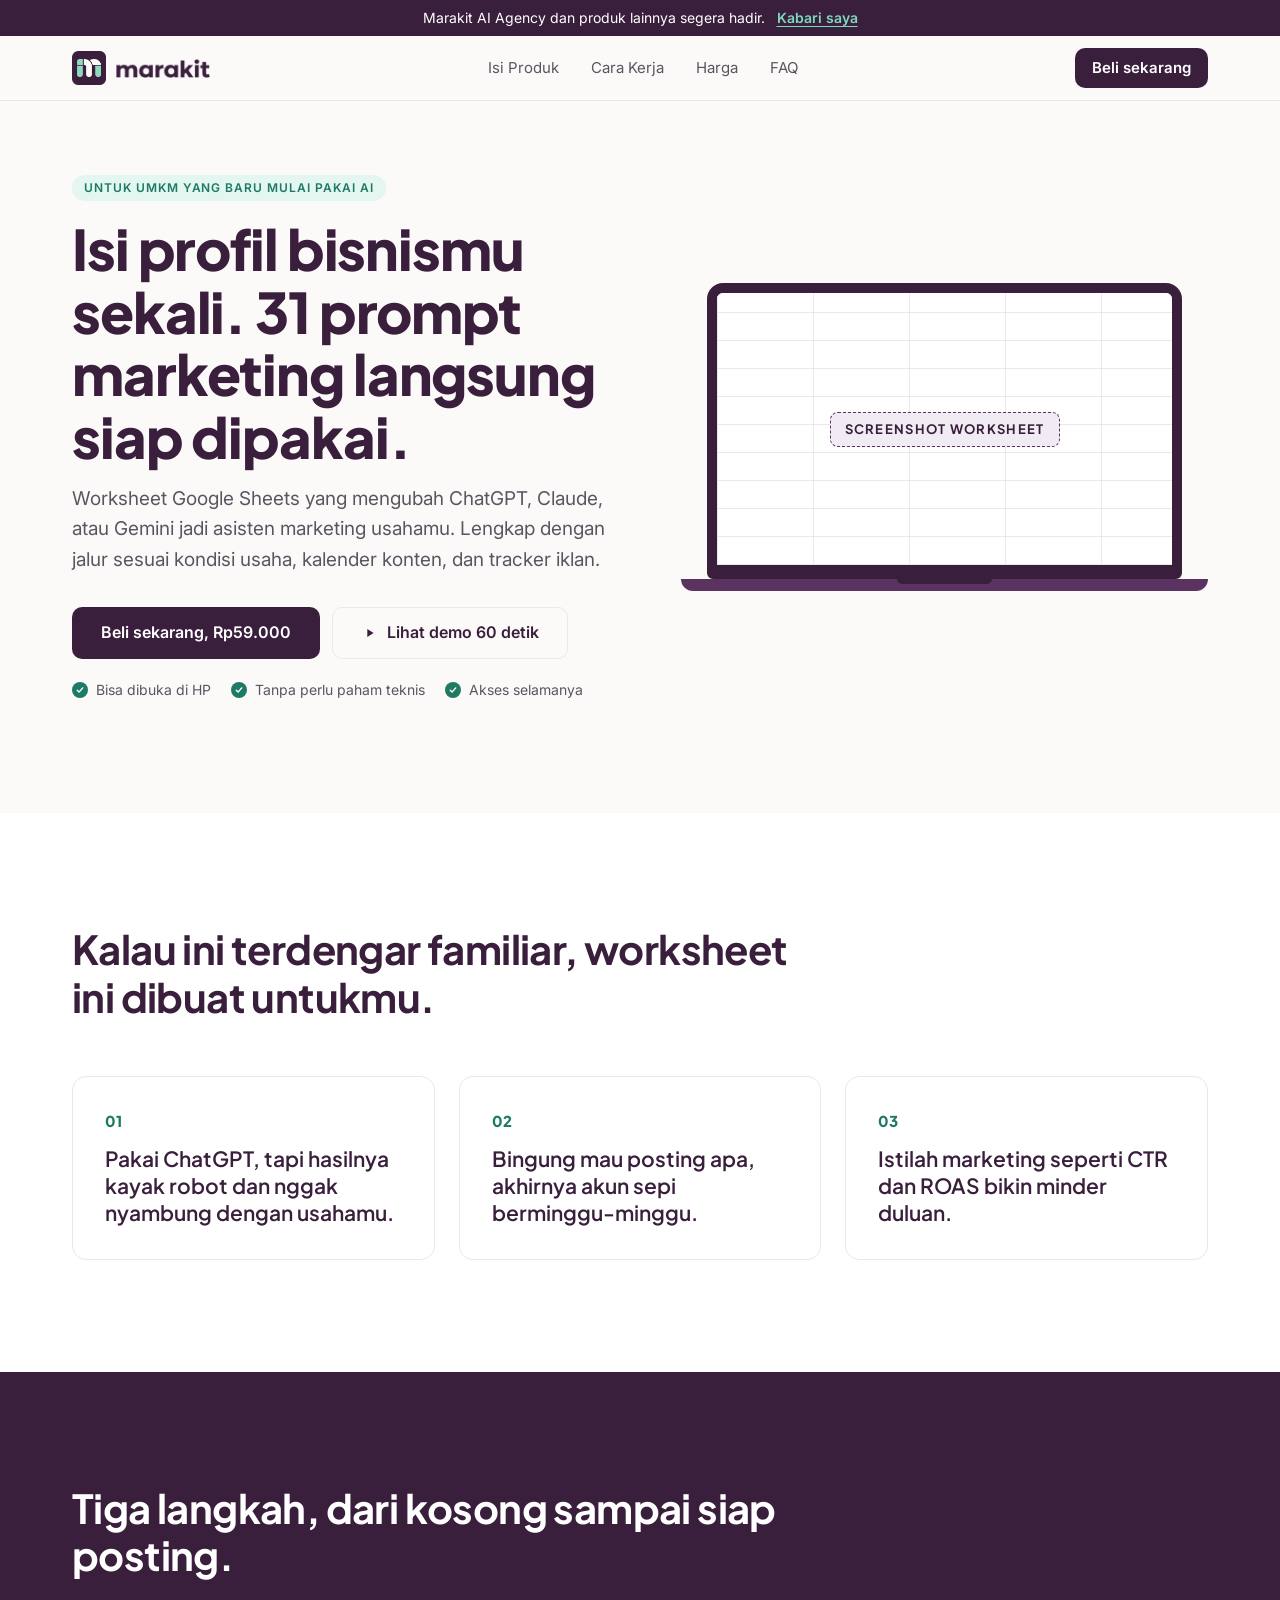
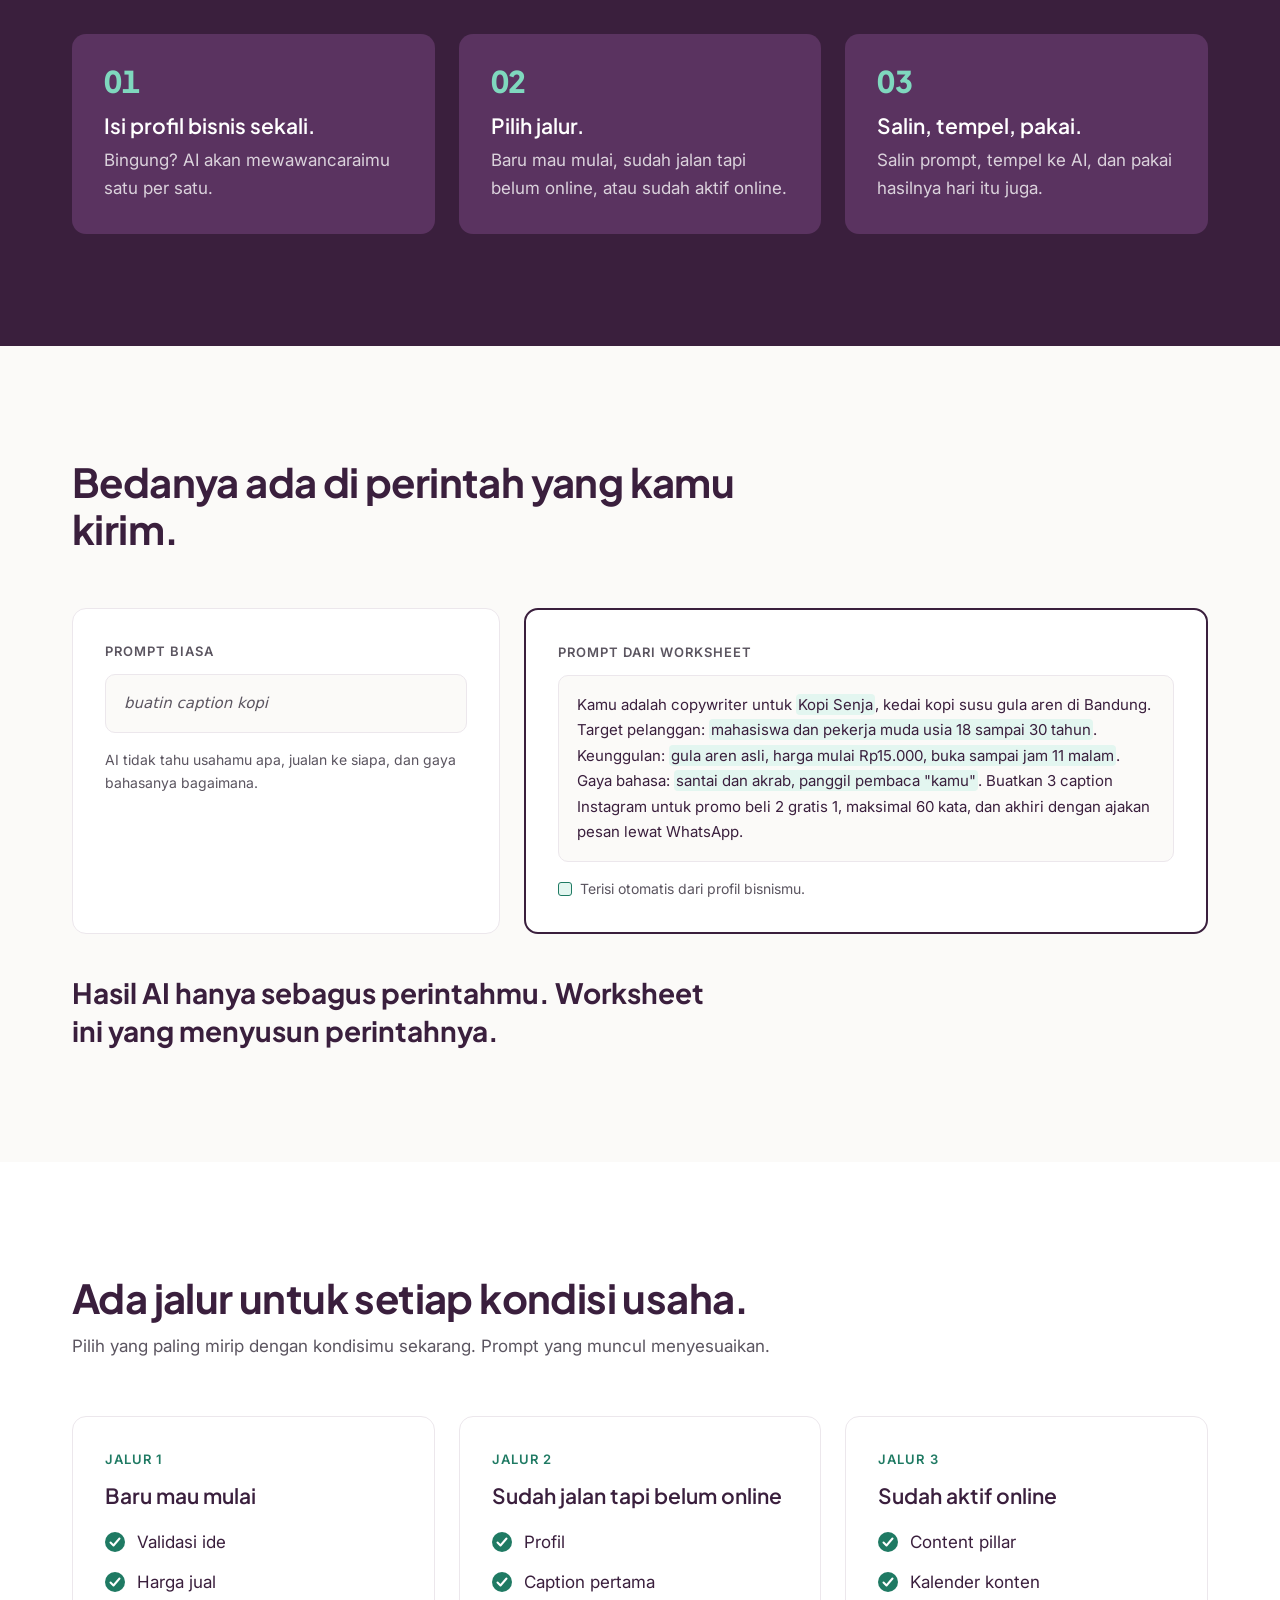
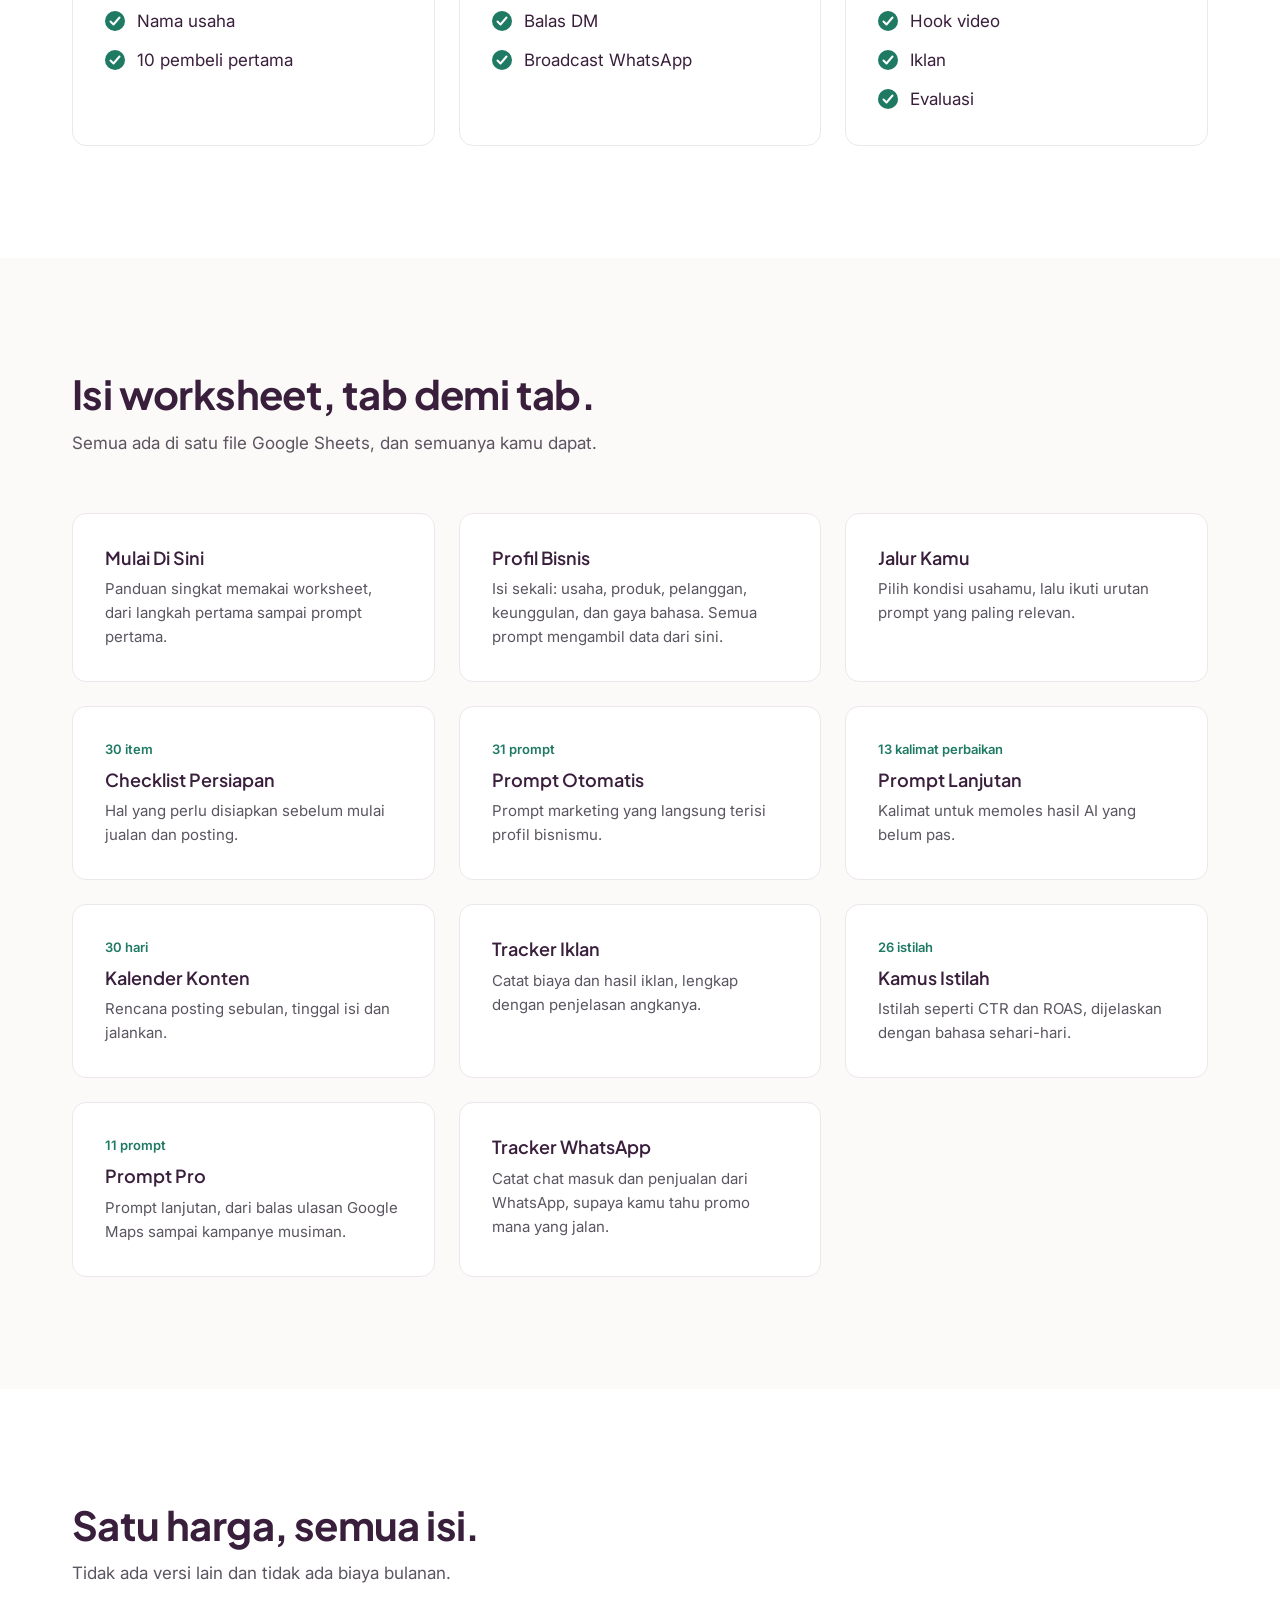
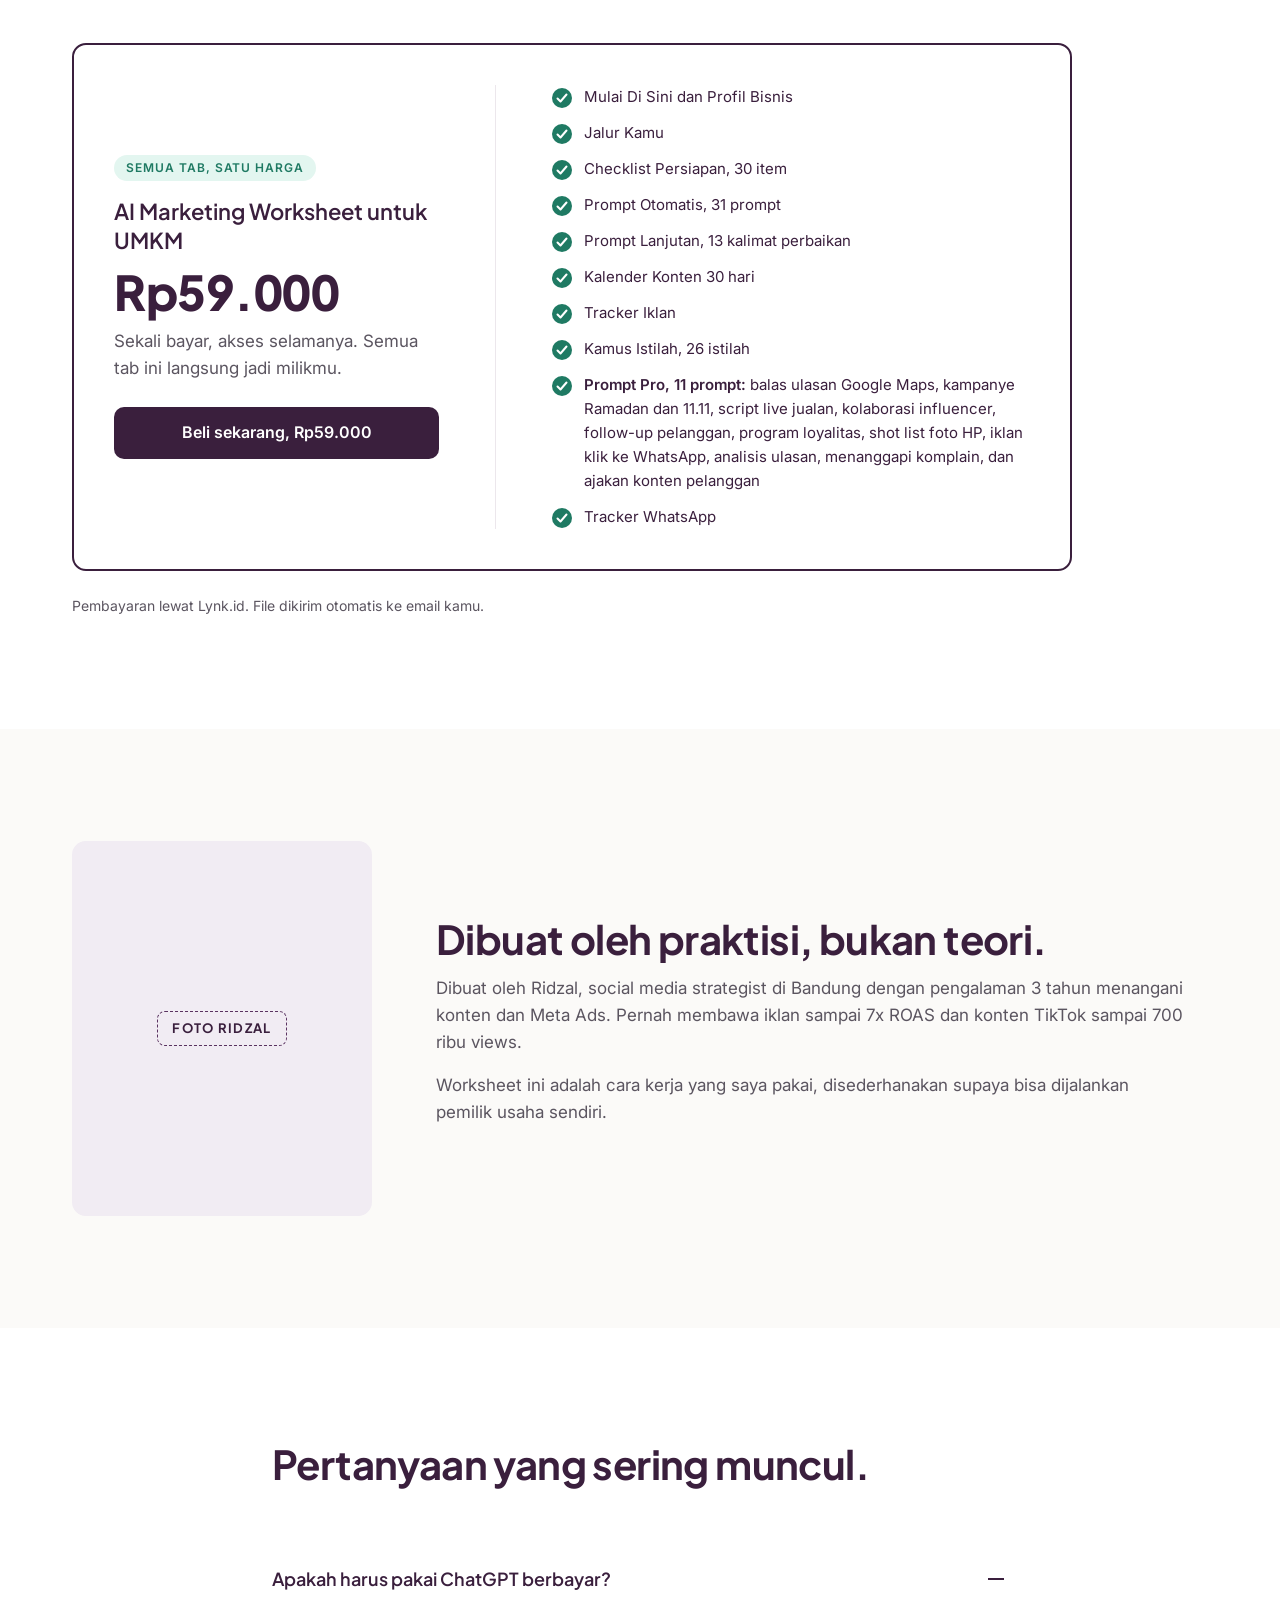
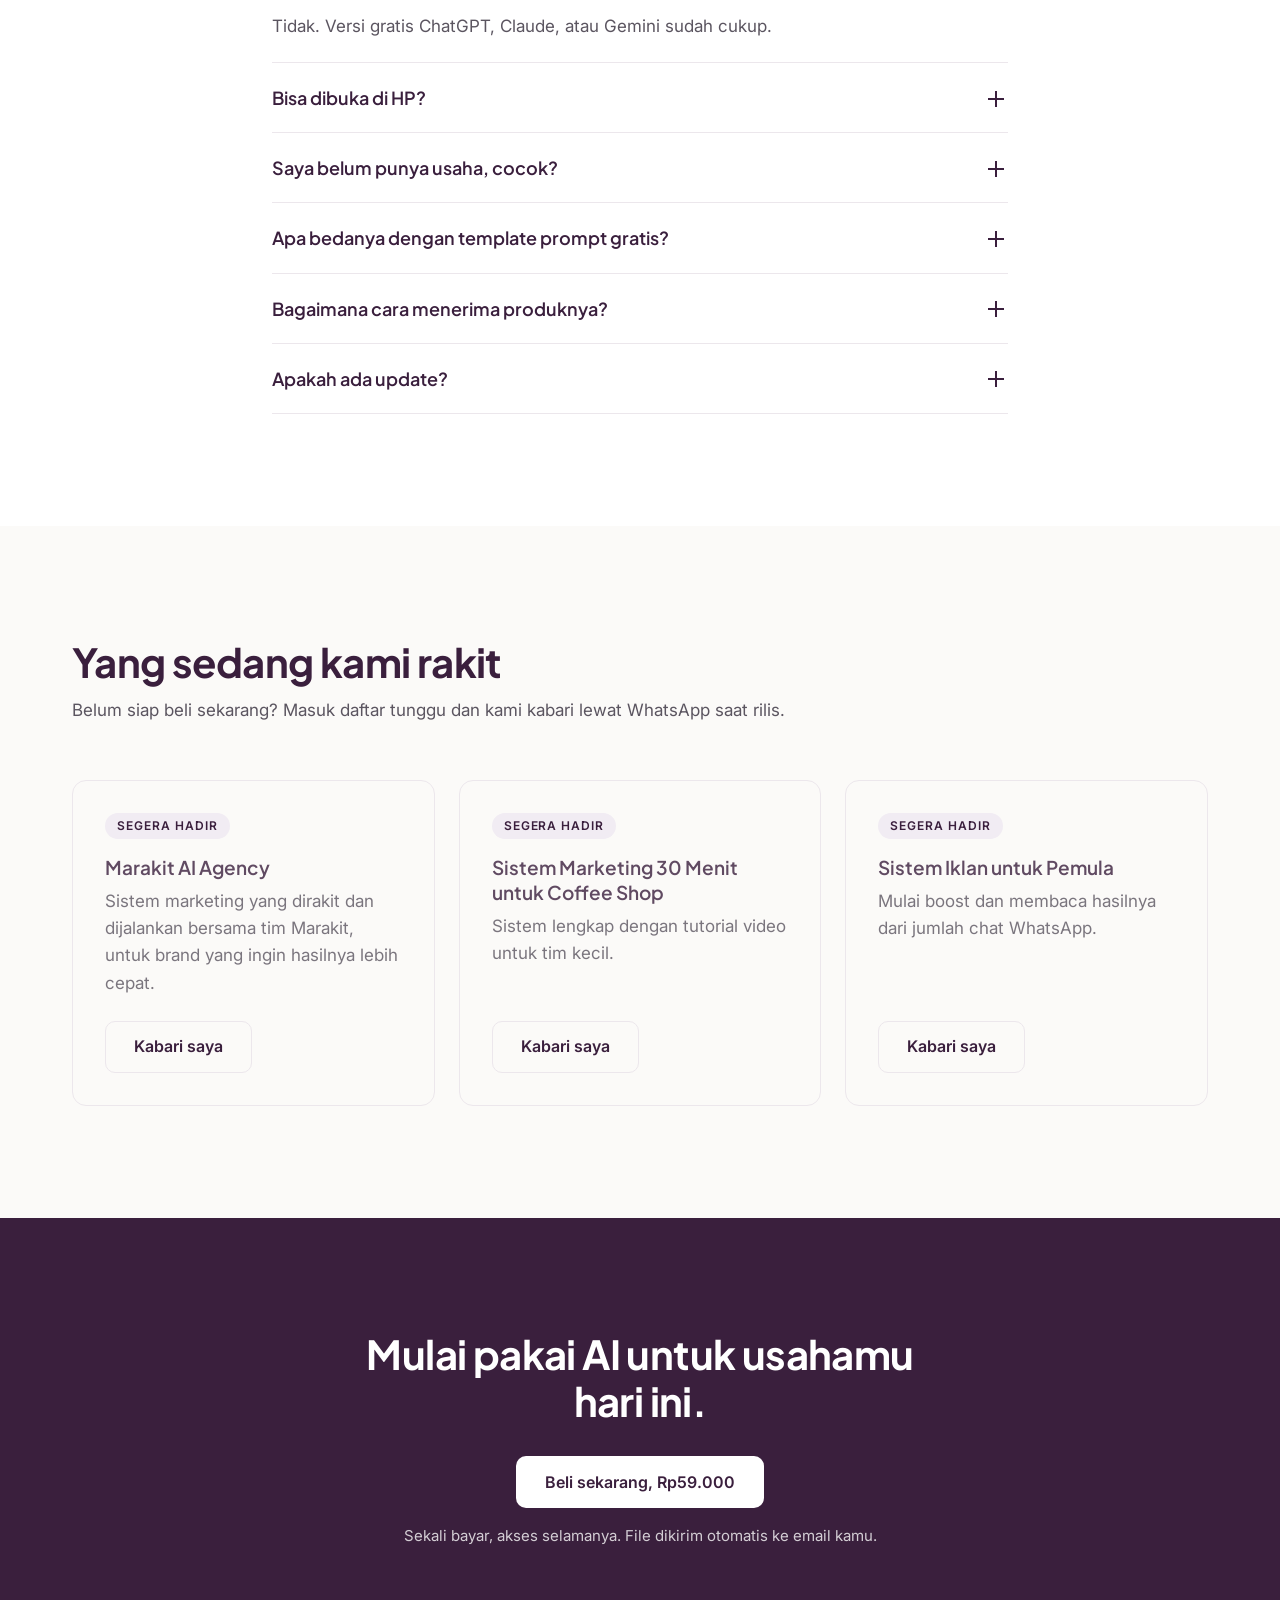
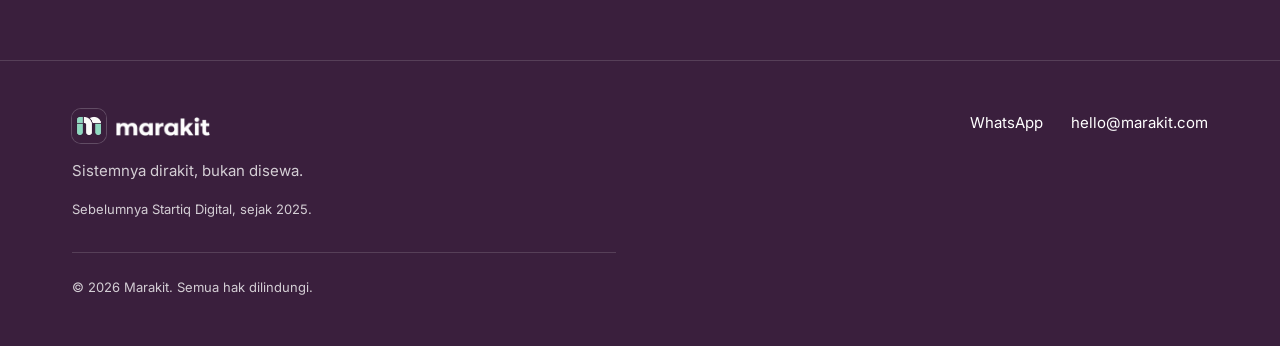
==== commit 2cc57e35: "Switch to a single version at Rp59.000 - One price card with every tab, including Prompt Pro and Tra" ====
--- a/index.html
+++ b/index.html
@@ -37,8 +37,7 @@
     "image": "https://marakit.com/assets/og-worksheet.png",
     "brand": { "@type": "Brand", "name": "Marakit" },
     "offers": [
-      { "@type": "Offer", "name": "Basic", "price": "49000", "priceCurrency": "IDR", "availability": "https://schema.org/InStock", "url": "https://marakit.com/#harga" },
-      { "@type": "Offer", "name": "Pro", "price": "99000", "priceCurrency": "IDR", "availability": "https://schema.org/InStock", "url": "https://marakit.com/#harga" }
+      { "@type": "Offer", "price": "59000", "priceCurrency": "IDR", "availability": "https://schema.org/InStock", "url": "https://marakit.com/#harga" }
     ]
   }
   </script>
@@ -97,7 +96,7 @@
         </ul>
       </nav>
       <div class="nav__actions">
-        <a class="btn btn--primary btn--sm" href="https://wa.me/6281220694447" data-buy="basic" data-loc="navbar" target="_blank" rel="noopener">Beli sekarang</a>
+        <a class="btn btn--primary btn--sm" href="https://wa.me/6281220694447" data-buy data-loc="navbar" target="_blank" rel="noopener">Beli sekarang</a>
         <button class="nav__toggle" type="button" aria-expanded="false" aria-controls="nav-menu" aria-label="Buka menu">
           <span></span><span></span><span></span>
         </button>
@@ -114,7 +113,7 @@
           <h1>Isi profil bisnismu sekali. 31 prompt marketing langsung siap dipakai.</h1>
           <p class="lead">Worksheet Google Sheets yang mengubah ChatGPT, Claude, atau Gemini jadi asisten marketing usahamu. Lengkap dengan jalur sesuai kondisi usaha, kalender konten, dan tracker iklan.</p>
           <div class="hero__actions">
-            <a class="btn btn--primary" href="https://wa.me/6281220694447" data-buy="basic" data-loc="hero" target="_blank" rel="noopener">Beli sekarang, Rp49.000</a>
+            <a class="btn btn--primary" href="https://wa.me/6281220694447" data-buy data-loc="hero" target="_blank" rel="noopener">Beli sekarang, Rp59.000</a>
             <button class="btn btn--secondary" type="button" data-demo>
               <svg class="btn__icon" viewBox="0 0 20 20" width="18" height="18" aria-hidden="true"><path d="M7 5.5v9l7-4.5z" fill="currentColor"/></svg>
               Lihat demo 60 detik
@@ -267,7 +266,7 @@
       <div class="container">
         <header class="section__head">
           <h2>Isi worksheet, tab demi tab.</h2>
-          <p class="section__sub">Semua ada di satu file Google Sheets. Kartu berlabel PRO hanya ada di versi Pro.</p>
+          <p class="section__sub">Semua ada di satu file Google Sheets, dan semuanya kamu dapat.</p>
         </header>
         <div class="tabs-grid">
           <article class="card tab-card">
@@ -311,14 +310,12 @@
             <h3>Kamus Istilah</h3>
             <p>Istilah seperti CTR dan ROAS, dijelaskan dengan bahasa sehari-hari.</p>
           </article>
-          <article class="card tab-card tab-card--pro">
-            <span class="badge badge--pro">PRO</span>
+          <article class="card tab-card">
             <span class="tab-card__count">11 prompt</span>
             <h3>Prompt Pro</h3>
             <p>Prompt lanjutan, dari balas ulasan Google Maps sampai kampanye musiman.</p>
           </article>
-          <article class="card tab-card tab-card--pro">
-            <span class="badge badge--pro">PRO</span>
+          <article class="card tab-card">
             <h3>Tracker WhatsApp</h3>
             <p>Catat chat masuk dan penjualan dari WhatsApp, supaya kamu tahu promo mana yang jalan.</p>
           </article>
@@ -330,38 +327,30 @@
     <section class="section section--white" id="harga">
       <div class="container">
         <header class="section__head">
-          <h2>Pilih versi yang kamu butuhkan.</h2>
-          <p class="section__sub">Sekali bayar, akses selamanya.</p>
-        </header>
-        <div class="price-grid">
-          <article class="card price-card" id="harga-basic">
-            <h3>Basic</h3>
-            <p class="price-card__price"><span class="mono">Rp49.000</span></p>
-            <p class="price-card__for">Semua tab utama untuk mulai marketing dengan AI.</p>
-            <ul class="checklist">
-              <li>Mulai Di Sini dan Profil Bisnis</li>
-              <li>Jalur Kamu</li>
-              <li>Checklist Persiapan, 30 item</li>
-              <li>Prompt Otomatis, 31 prompt</li>
-              <li>Prompt Lanjutan, 13 kalimat perbaikan</li>
-              <li>Kalender Konten 30 hari</li>
-              <li>Tracker Iklan</li>
-              <li>Kamus Istilah, 26 istilah</li>
-            </ul>
-            <a class="btn btn--secondary btn--block" href="https://wa.me/6281220694447" data-buy="basic" data-loc="harga" target="_blank" rel="noopener">Beli Basic, Rp49.000</a>
-          </article>
-          <article class="card price-card price-card--pro" id="harga-pro">
-            <span class="badge">Paling lengkap</span>
-            <h3>Pro</h3>
-            <p class="price-card__price"><span class="mono">Rp99.000</span></p>
-            <p class="price-card__for">Semua isi Basic, ditambah:</p>
-            <ul class="checklist">
-              <li><strong>11 prompt Pro:</strong> balas ulasan Google Maps, kampanye Ramadan dan 11.11, script live jualan, kolaborasi influencer, follow-up pelanggan, program loyalitas, shot list foto HP, iklan klik ke WhatsApp, analisis ulasan, menanggapi komplain, dan ajakan konten pelanggan</li>
-              <li><strong>Tracker WhatsApp</strong></li>
-            </ul>
-            <a class="btn btn--primary btn--block" href="https://wa.me/6281220694447" data-buy="pro" data-loc="harga" target="_blank" rel="noopener">Beli Pro, Rp99.000</a>
-          </article>
-        </div>
+          <h2>Satu harga, semua isi.</h2>
+          <p class="section__sub">Tidak ada versi lain dan tidak ada biaya bulanan.</p>
+        </header>
+        <article class="card price-card" id="harga-worksheet">
+          <div class="price-card__main">
+            <span class="badge">Semua tab, satu harga</span>
+            <h3>AI Marketing Worksheet untuk UMKM</h3>
+            <p class="price-card__price"><span class="mono">Rp59.000</span></p>
+            <p class="price-card__for">Sekali bayar, akses selamanya. Semua tab ini langsung jadi milikmu.</p>
+            <a class="btn btn--primary btn--block" href="https://wa.me/6281220694447" data-buy data-loc="harga" target="_blank" rel="noopener">Beli sekarang, Rp59.000</a>
+          </div>
+          <ul class="checklist price-card__list">
+            <li>Mulai Di Sini dan Profil Bisnis</li>
+            <li>Jalur Kamu</li>
+            <li>Checklist Persiapan, 30 item</li>
+            <li>Prompt Otomatis, 31 prompt</li>
+            <li>Prompt Lanjutan, 13 kalimat perbaikan</li>
+            <li>Kalender Konten 30 hari</li>
+            <li>Tracker Iklan</li>
+            <li>Kamus Istilah, 26 istilah</li>
+            <li><strong>Prompt Pro, 11 prompt:</strong> balas ulasan Google Maps, kampanye Ramadan dan 11.11, script live jualan, kolaborasi influencer, follow-up pelanggan, program loyalitas, shot list foto HP, iklan klik ke WhatsApp, analisis ulasan, menanggapi komplain, dan ajakan konten pelanggan</li>
+            <li>Tracker WhatsApp</li>
+          </ul>
+        </article>
         <p class="price-note">Pembayaran lewat Lynk.id. File dikirim otomatis ke email kamu.</p>
       </div>
     </section>
@@ -477,8 +466,8 @@
     <section class="section section--dark" id="mulai">
       <div class="container closing-cta">
         <h2>Mulai pakai AI untuk usahamu hari ini.</h2>
-        <a class="btn btn--light" href="https://wa.me/6281220694447" data-buy="basic" data-loc="penutup" target="_blank" rel="noopener">Beli sekarang, Rp49.000</a>
-        <p class="closing-cta__alt"><a href="#harga-pro" data-track="penutup_pro">Atau ambil versi Pro, Rp99.000</a></p>
+        <a class="btn btn--light" href="https://wa.me/6281220694447" data-buy data-loc="penutup" target="_blank" rel="noopener">Beli sekarang, Rp59.000</a>
+        <p class="closing-cta__alt">Sekali bayar, akses selamanya. File dikirim otomatis ke email kamu.</p>
       </div>
     </section>
   </main>
@@ -504,7 +493,7 @@
   <!-- Sticky bottom bar di mobile, muncul setelah melewati hero -->
   <div class="buybar" aria-hidden="true">
     <div class="buybar__info"><strong>AI Marketing Worksheet</strong><span>Akses selamanya</span></div>
-    <a class="btn btn--primary" href="https://wa.me/6281220694447" data-buy="basic" data-loc="sticky" target="_blank" rel="noopener" tabindex="-1">Beli Rp49.000</a>
+    <a class="btn btn--primary" href="https://wa.me/6281220694447" data-buy data-loc="sticky" target="_blank" rel="noopener" tabindex="-1">Beli Rp59.000</a>
   </div>
 
   <!-- Modal demo -->
--- a/css/styles.css
+++ b/css/styles.css
@@ -94,7 +94,6 @@
 /* ---------- Badge ---------- */
 .badge { display: inline-block; align-self: flex-start; background: var(--mint-wash); color: var(--mint-deep); border-radius: 999px; padding: 4px 12px; font-size: 12px; font-weight: 600; text-transform: uppercase; letter-spacing: 0.08em; line-height: 1.5; margin-bottom: 16px; }
 .badge--soon { background: var(--lilac); color: var(--plum); }
-.badge--pro { background: var(--plum); color: var(--white); }
 
 /* ---------- Tombol ---------- */
 .btn {
@@ -243,21 +242,21 @@
 .tab-card h3 { font-size: 18px; }
 .tab-card p { color: var(--body); font-size: 15px; margin: 0; }
 .tab-card__count { font-size: 13px; font-weight: 600; color: var(--mint-deep); margin-bottom: 8px; }
-.tab-card--pro { background: var(--bg); }
-.tab-card--pro .badge { margin-bottom: 12px; }
 
 /* ---------- 9. Harga ---------- */
-.price-grid { display: grid; gap: 16px; max-width: 920px; }
-@media (min-width: 768px) { .price-grid { grid-template-columns: 1fr 1fr; gap: 24px; } }
-.price-card { display: flex; flex-direction: column; }
-.price-card h3 { font-size: 22px; margin-bottom: 4px; }
-.price-card--pro { border: 2px solid var(--plum); }
-.price-card--pro:hover { border-color: var(--plum-soft); }
+.price-card { display: grid; gap: 32px; max-width: 1000px; border: 2px solid var(--plum); }
+.price-card:hover { border-color: var(--plum-soft); }
+.price-card h3 { font-size: 22px; margin-bottom: 8px; }
+.price-card__main { display: flex; flex-direction: column; align-items: flex-start; }
 .price-card__price { margin: 0 0 8px; }
-.price-card__price .mono { font-size: 36px; line-height: 1.2; color: var(--plum); }
-@media (min-width: 768px) { .price-card__price .mono { font-size: 40px; } }
-.price-card__for { color: var(--body); padding-bottom: 20px; margin-bottom: 20px; border-bottom: 1px solid var(--line); }
-.price-card .checklist { flex: 1; align-content: start; margin-bottom: 32px; font-size: 15px; }
+.price-card__price .mono { font-size: 40px; line-height: 1.2; color: var(--plum); }
+.price-card__for { color: var(--body); margin-bottom: 24px; }
+.price-card__list { font-size: 15px; align-content: start; }
+@media (min-width: 900px) {
+  .price-card { grid-template-columns: 1fr 1.25fr; gap: 56px; padding: 40px; }
+  .price-card__main { padding-right: 56px; border-right: 1px solid var(--line); justify-content: center; }
+  .price-card__price .mono { font-size: 48px; }
+}
 .price-note { margin: 24px 0 0; font-size: 14px; color: var(--body); }
 
 /* ---------- 10. Tentang Pembuat ---------- */
@@ -295,8 +294,6 @@
 .closing-cta { display: flex; flex-direction: column; align-items: center; text-align: center; }
 .closing-cta h2 { max-width: 20ch; margin-bottom: 32px; }
 .closing-cta__alt { margin: 16px 0 0; font-size: 15px; }
-.closing-cta__alt a { color: var(--mint); text-underline-offset: 4px; }
-.closing-cta__alt a:hover { color: var(--white); }
 
 /* ---------- 15. Footer ---------- */
 .footer { background: var(--plum); color: var(--on-plum-muted); padding: 48px 0; border-top: 1px solid var(--on-plum-line); }
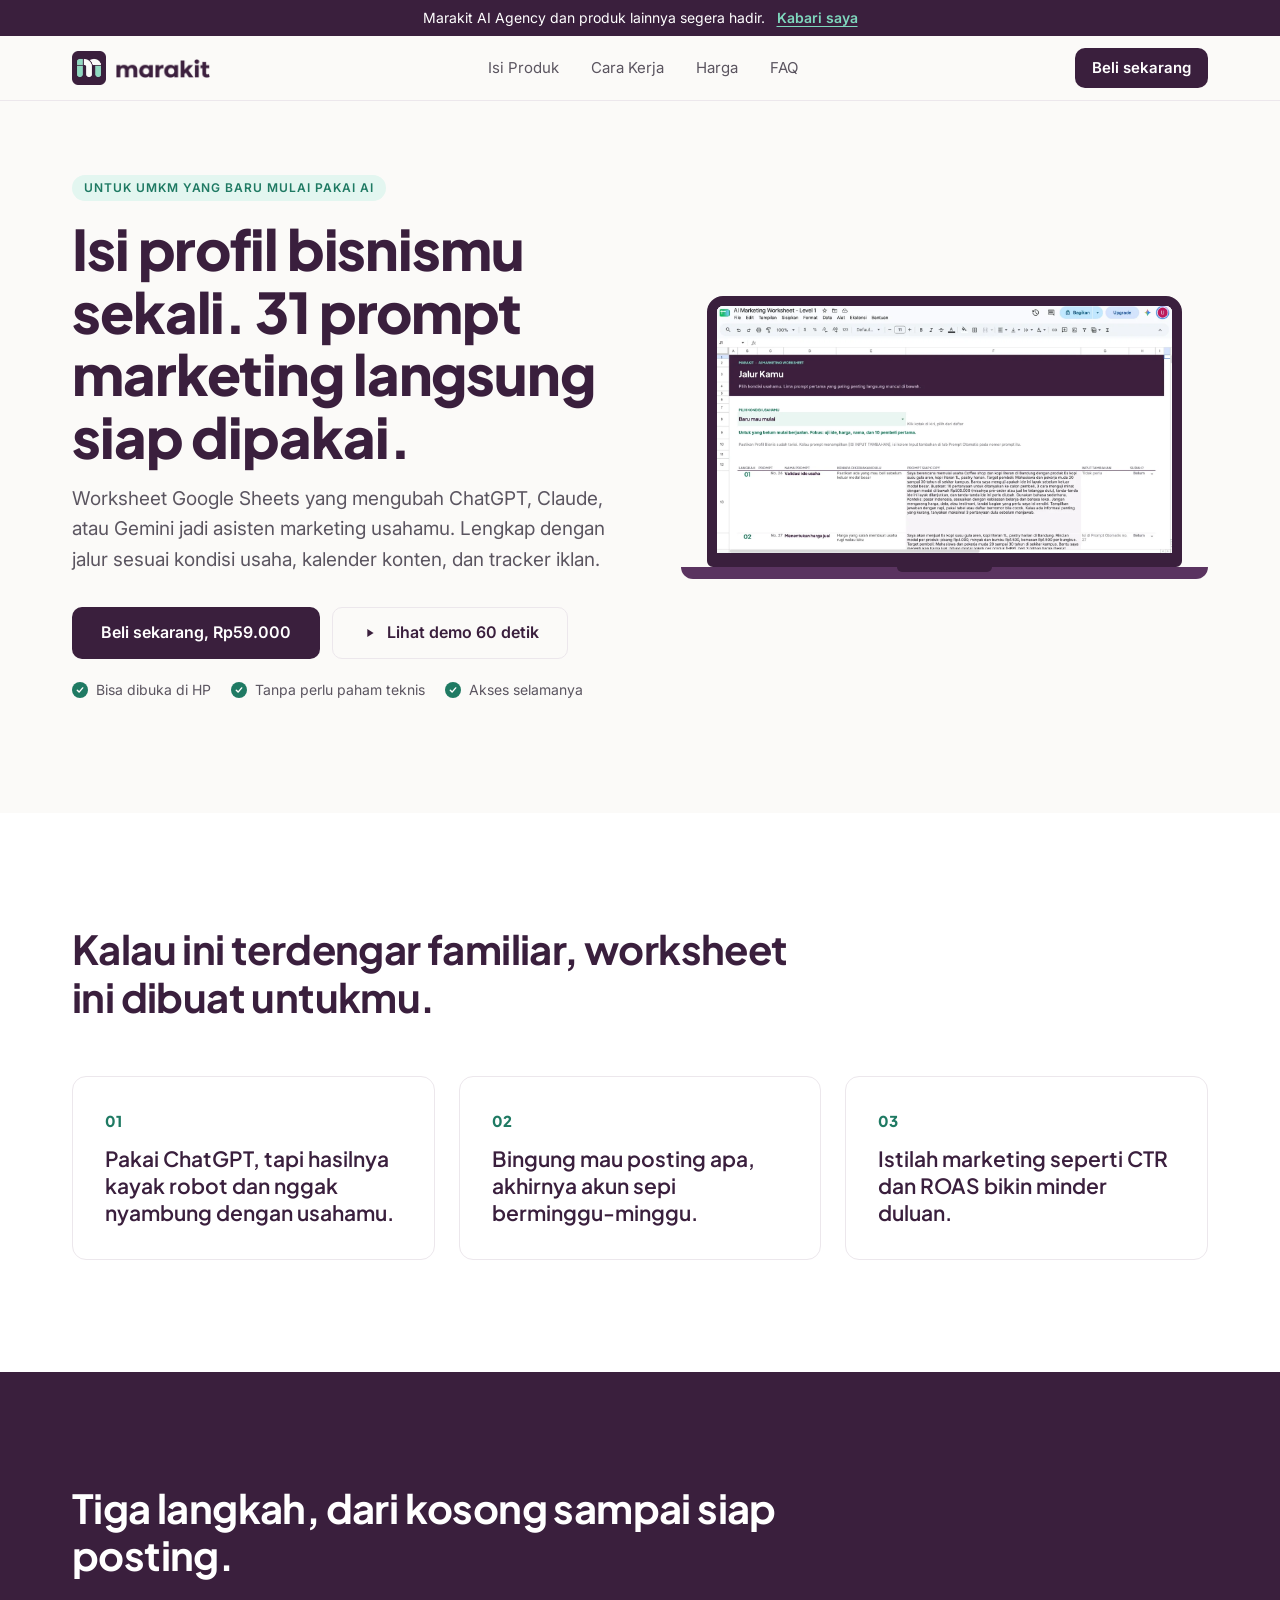
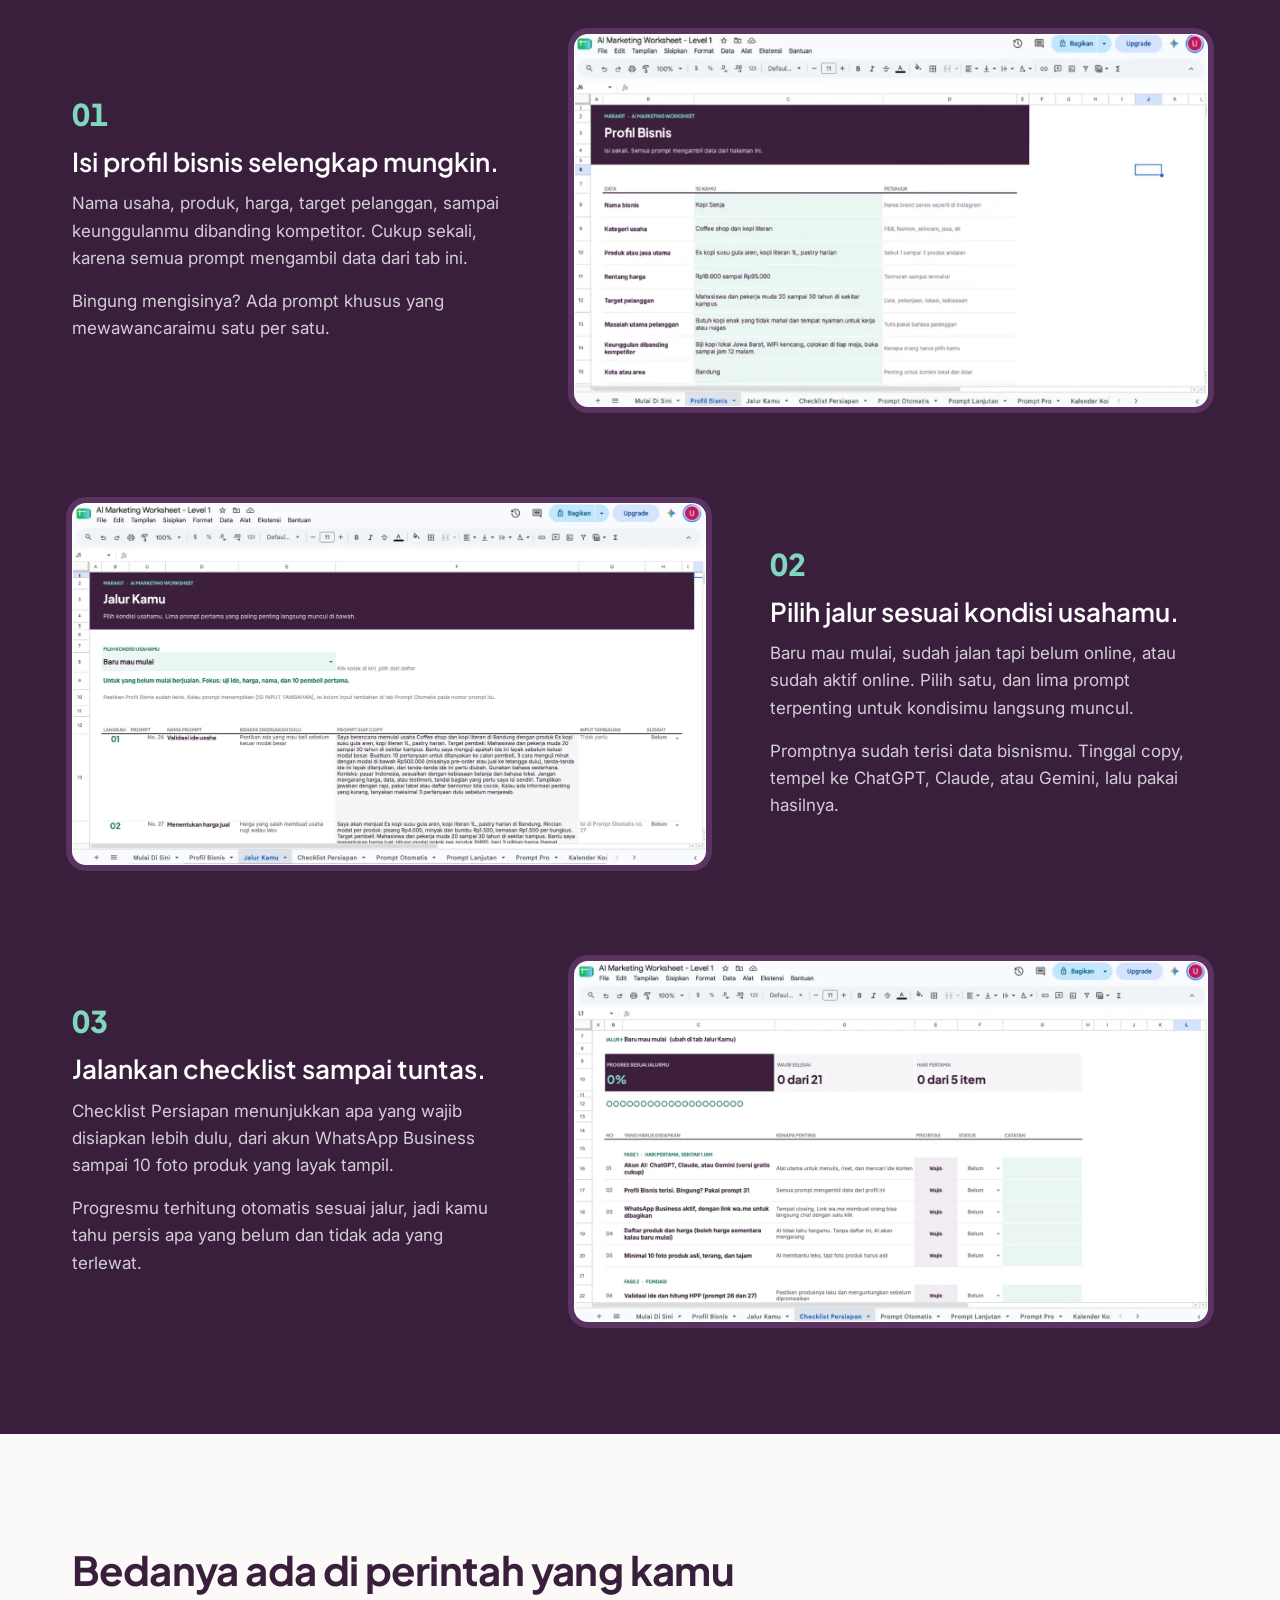
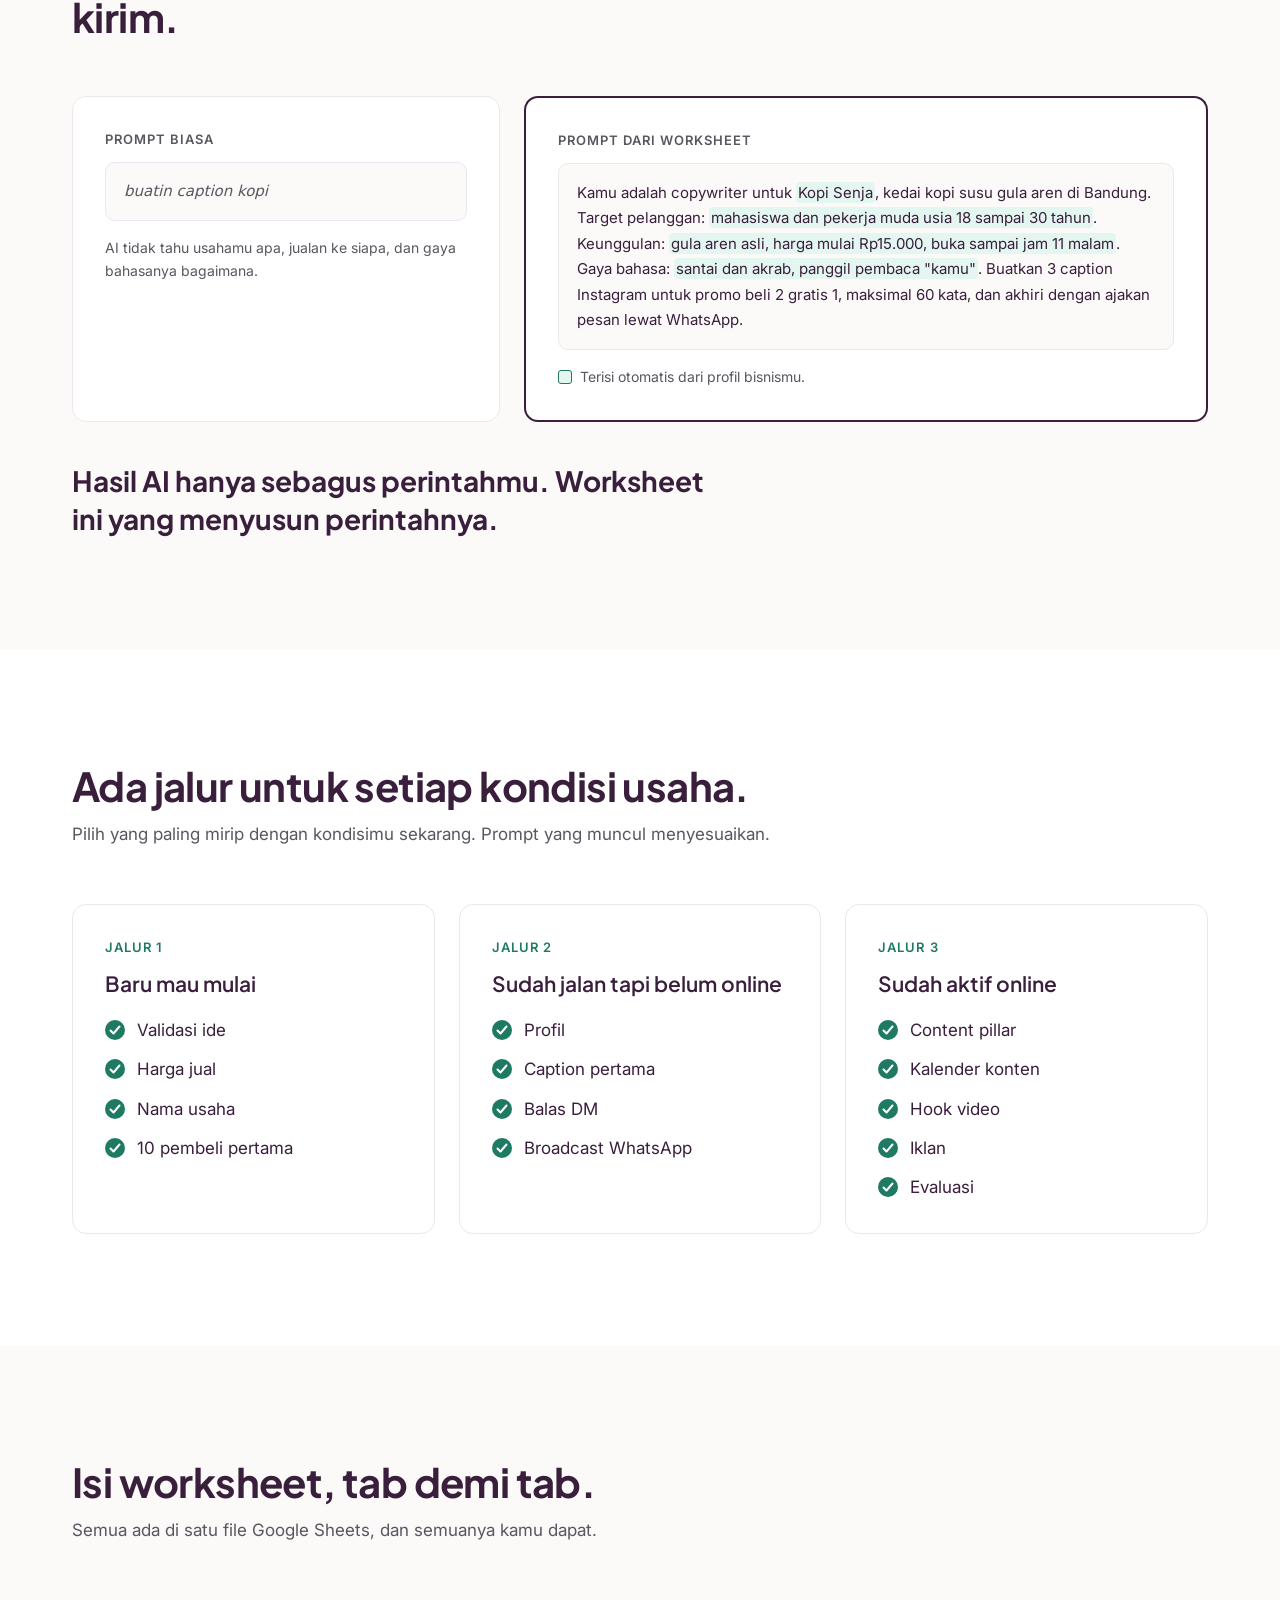
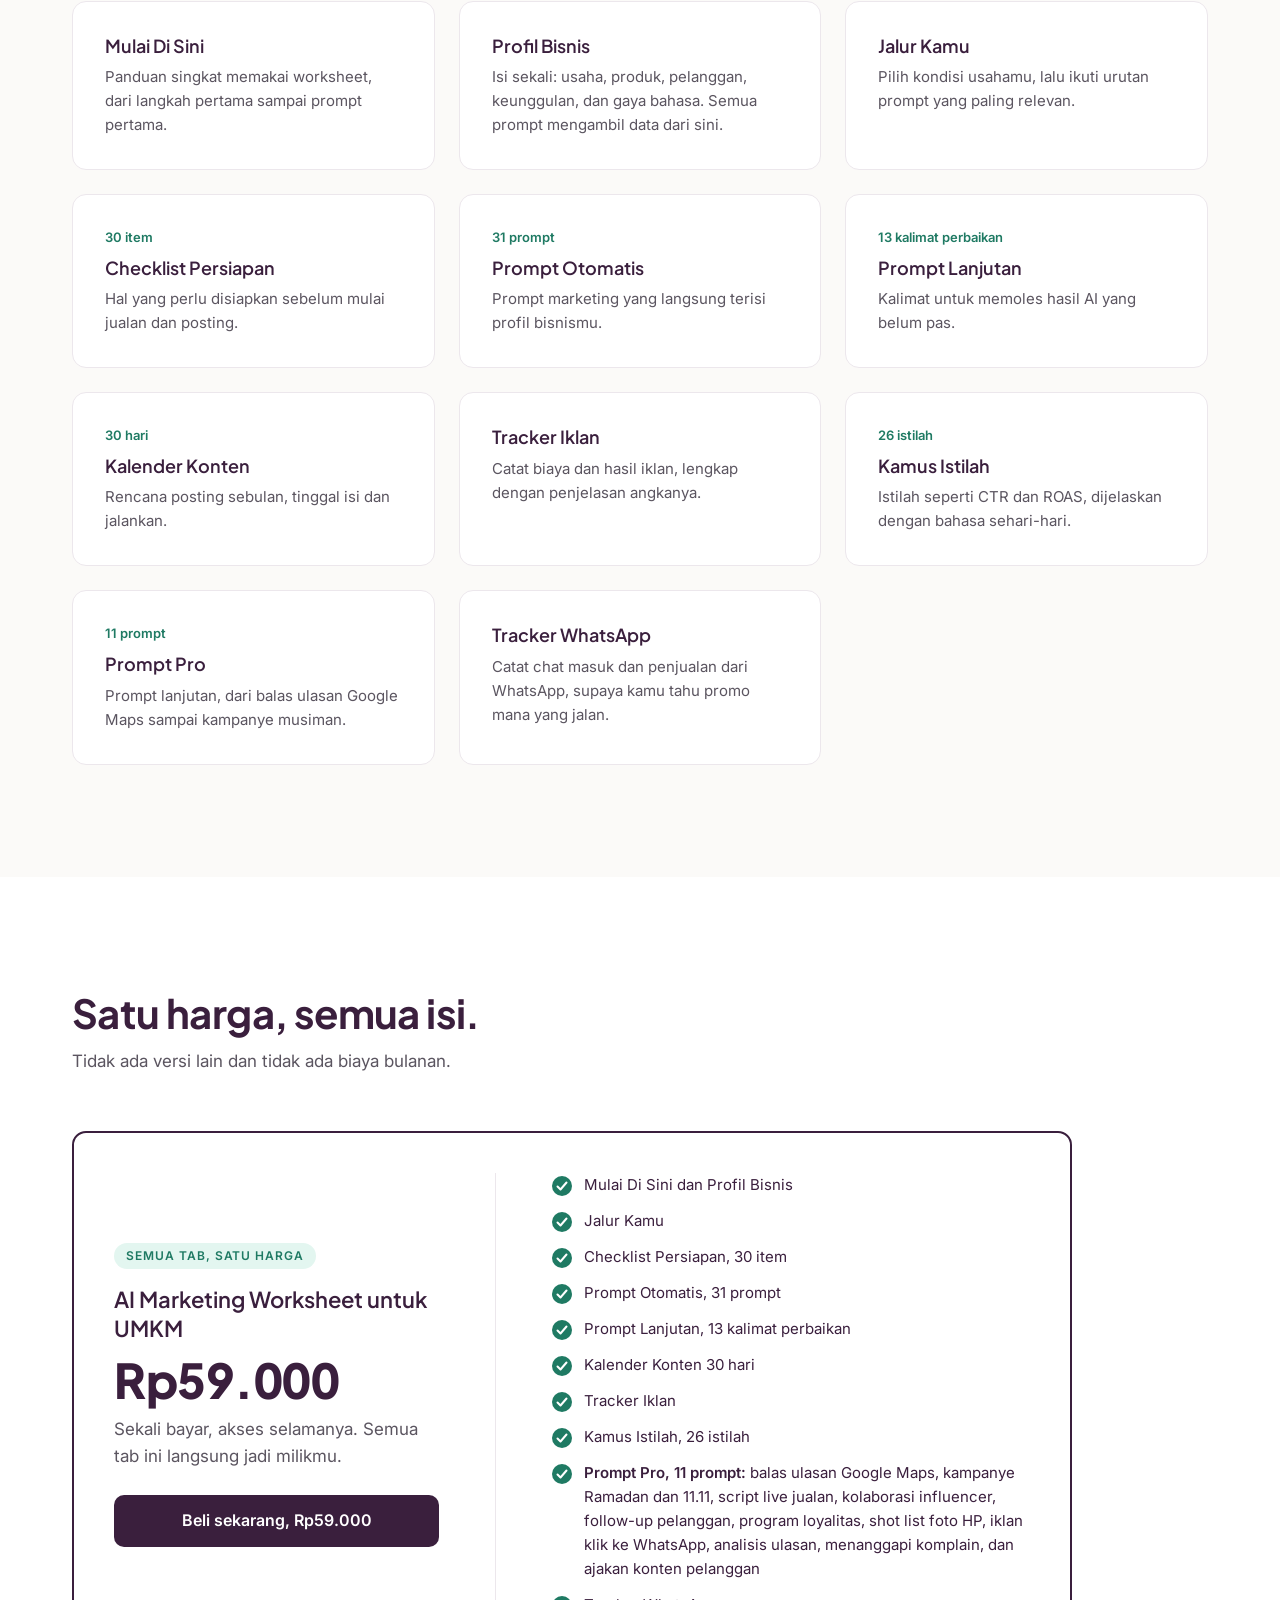
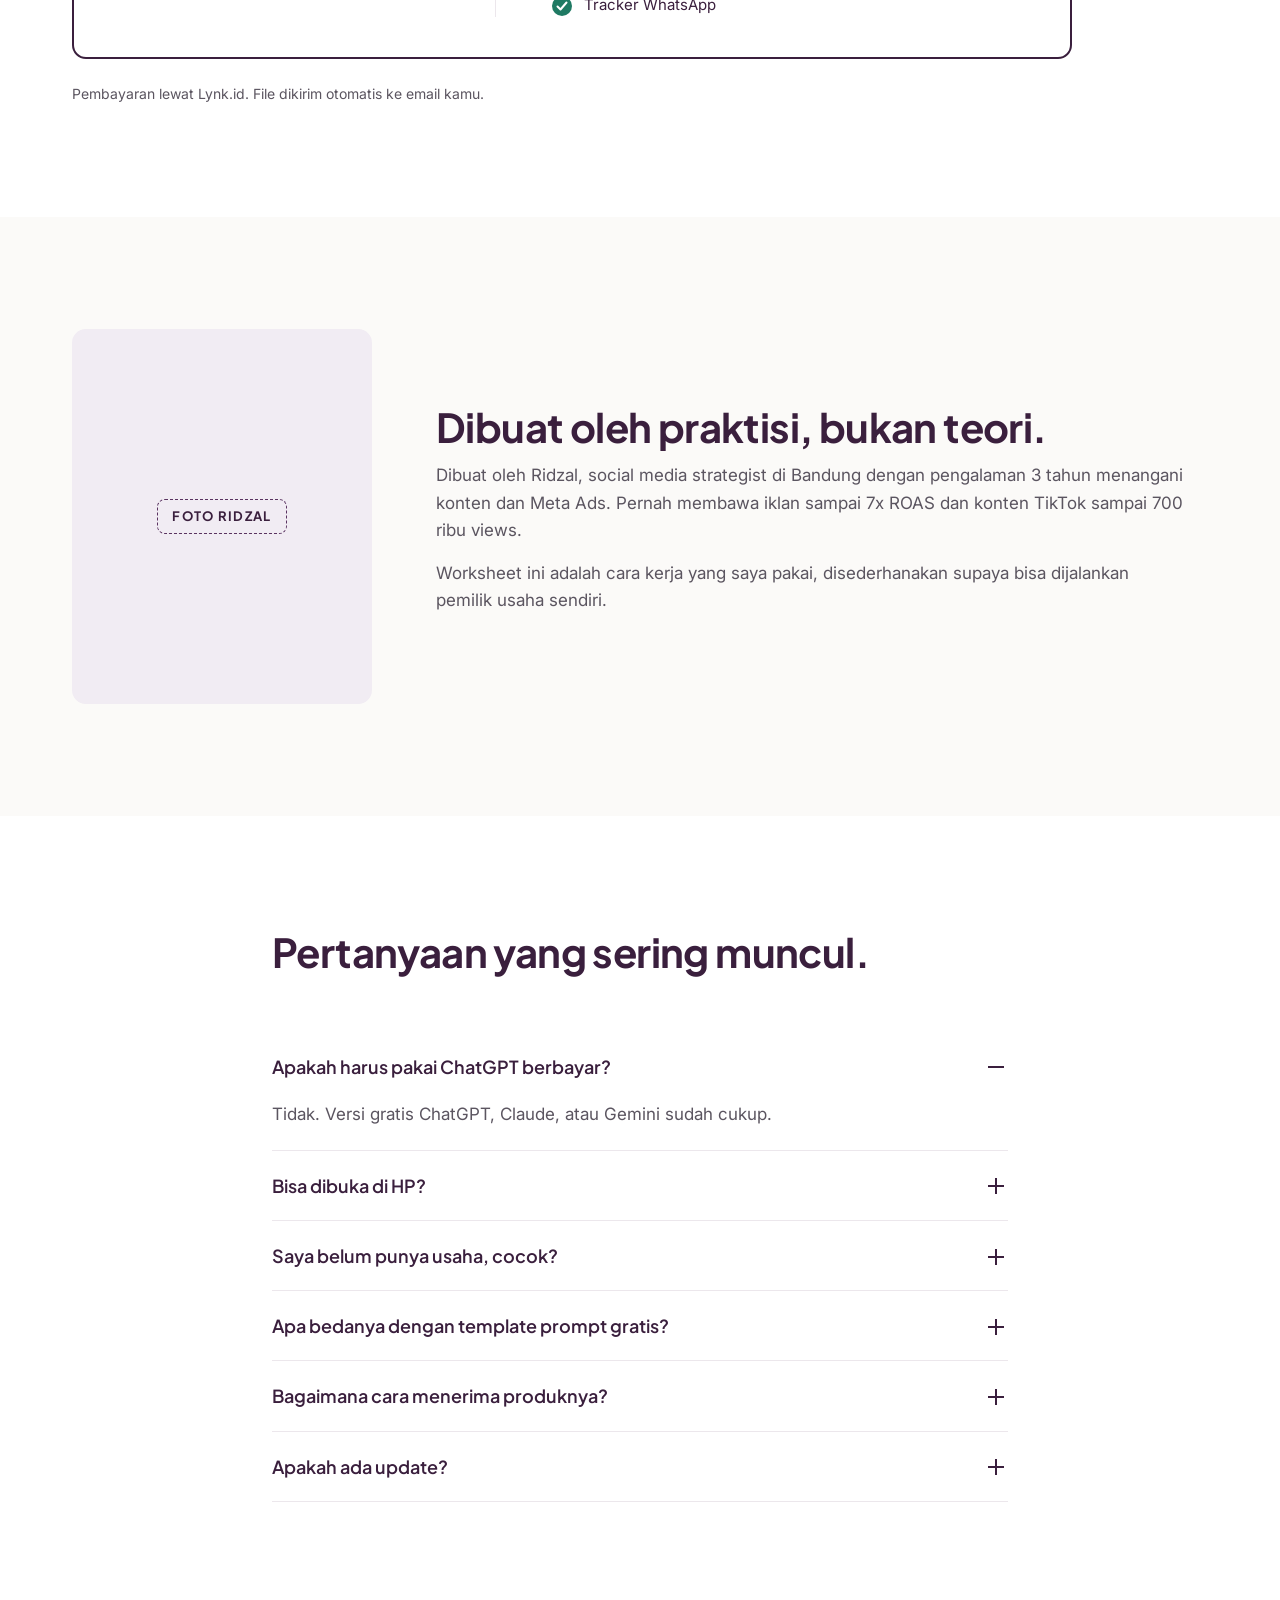
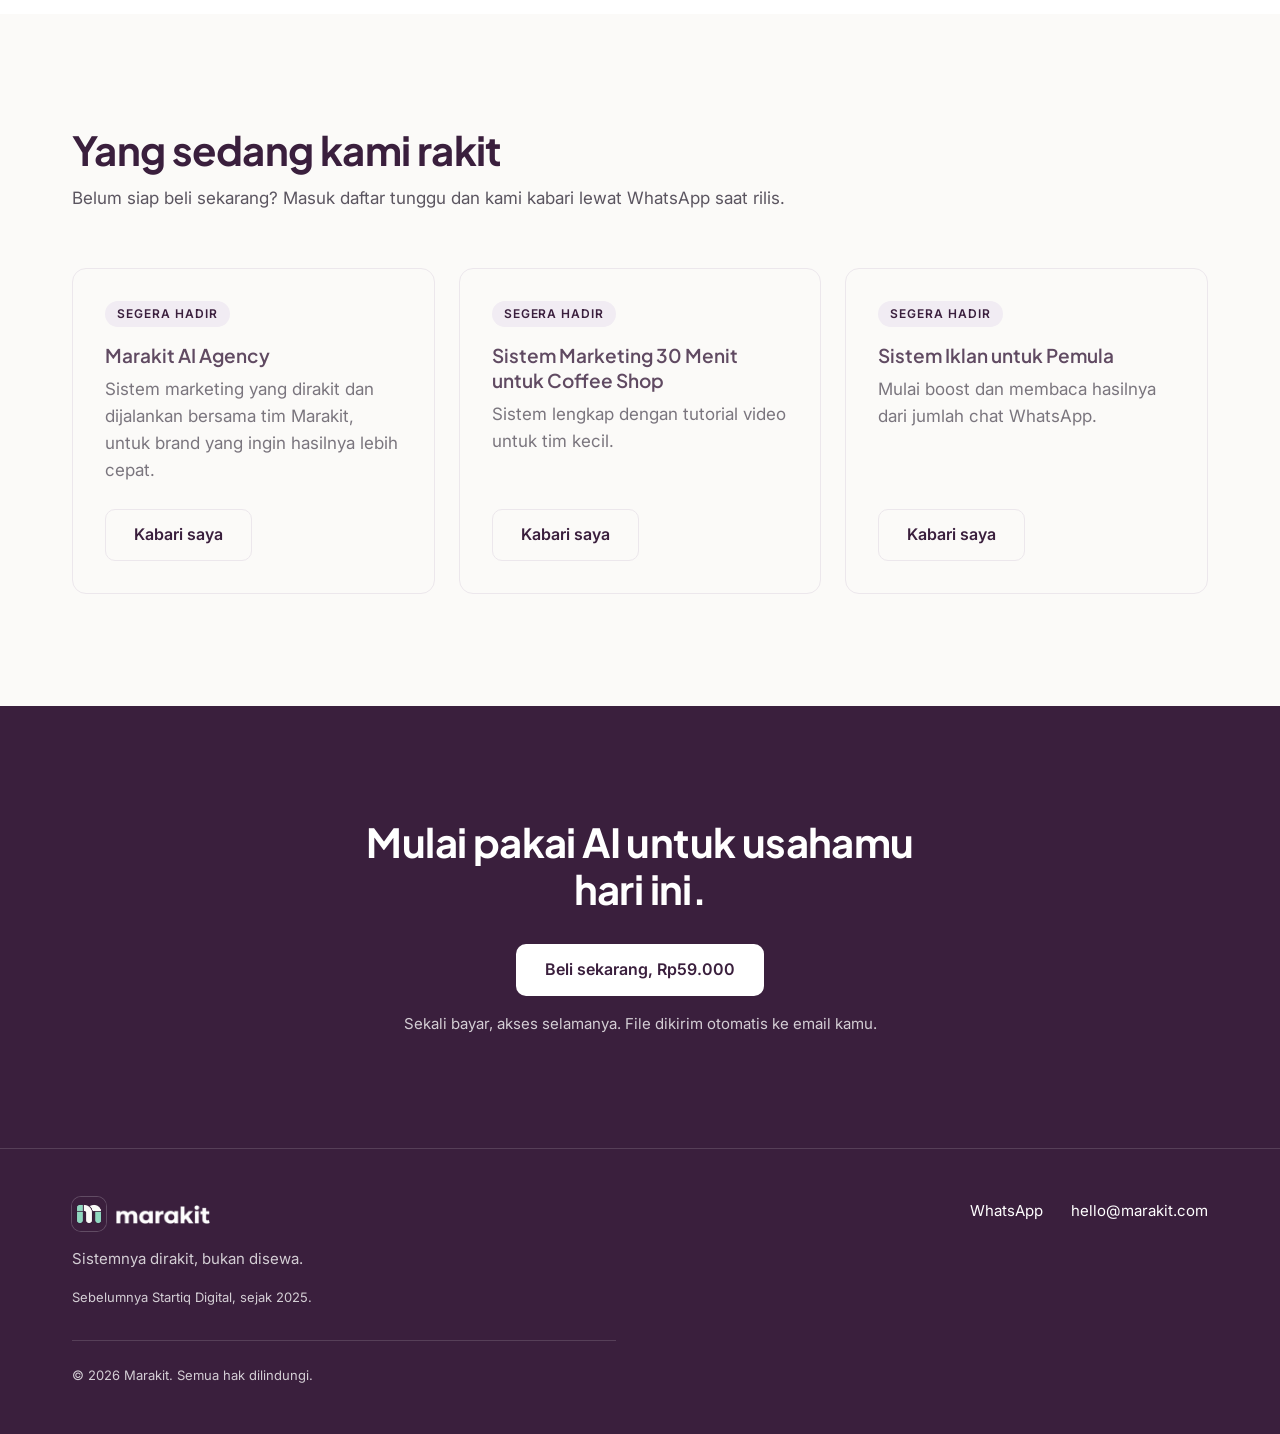
==== commit a3f4fd6f: "Add Lynk.id checkout link and screenshot-based steps - Buy buttons go to the Lynk.id checkout (UTM a" ====
--- a/index.html
+++ b/index.html
@@ -126,11 +126,11 @@
           </ul>
         </div>
 
-        <!-- GANTI: taruh screenshot di assets/worksheet-preview.png (rasio 16:10). Selama file belum ada, placeholder di bawah yang tampil. -->
+        <!-- Screenshot tab Jalur Kamu. Placeholder di bawahnya hanya tampil kalau gambar gagal dimuat. -->
         <div class="hero__visual">
           <div class="device">
             <div class="device__screen">
-              <img src="assets/worksheet-preview.png" alt="Tampilan AI Marketing Worksheet di Google Sheets" width="1600" height="1000" onerror="this.remove()">
+              <img src="assets/steps/jalur-kamu.webp" alt="Tab Jalur Kamu di Google Sheets, berisi prompt yang sudah terisi data bisnis dan siap di-copy" width="1400" height="797" fetchpriority="high" onerror="this.remove()">
               <div class="device__placeholder" aria-hidden="true"><span>SCREENSHOT WORKSHEET</span></div>
             </div>
             <div class="device__base" aria-hidden="true"></div>
@@ -168,21 +168,39 @@
         <header class="section__head">
           <h2>Tiga langkah, dari kosong sampai siap posting.</h2>
         </header>
-        <ol class="steps steps--3">
-          <li class="step">
-            <span class="step__num mono">01</span>
-            <h3>Isi profil bisnis sekali.</h3>
-            <p>Bingung? AI akan mewawancaraimu satu per satu.</p>
+        <ol class="howto">
+          <li class="howto__step">
+            <div class="howto__text">
+              <span class="step__num mono">01</span>
+              <h3>Isi profil bisnis selengkap mungkin.</h3>
+              <p>Nama usaha, produk, harga, target pelanggan, sampai keunggulanmu dibanding kompetitor. Cukup sekali, karena semua prompt mengambil data dari tab ini.</p>
+              <p>Bingung mengisinya? Ada prompt khusus yang mewawancaraimu satu per satu.</p>
+            </div>
+            <figure class="howto__shot">
+              <img src="assets/steps/profil-bisnis.webp" alt="Tab Profil Bisnis: kolom nama bisnis, kategori usaha, produk, rentang harga, target pelanggan, dan keunggulan" width="781" height="458" loading="lazy">
+            </figure>
           </li>
-          <li class="step">
-            <span class="step__num mono">02</span>
-            <h3>Pilih jalur.</h3>
-            <p>Baru mau mulai, sudah jalan tapi belum online, atau sudah aktif online.</p>
+          <li class="howto__step">
+            <div class="howto__text">
+              <span class="step__num mono">02</span>
+              <h3>Pilih jalur sesuai kondisi usahamu.</h3>
+              <p>Baru mau mulai, sudah jalan tapi belum online, atau sudah aktif online. Pilih satu, dan lima prompt terpenting untuk kondisimu langsung muncul.</p>
+              <p>Promptnya sudah terisi data bisnismu. Tinggal copy, tempel ke ChatGPT, Claude, atau Gemini, lalu pakai hasilnya.</p>
+            </div>
+            <figure class="howto__shot">
+              <img src="assets/steps/jalur-kamu.webp" alt="Tab Jalur Kamu: pilihan kondisi usaha dan daftar prompt siap copy yang sudah terisi data bisnis" width="1400" height="797" loading="lazy">
+            </figure>
           </li>
-          <li class="step">
-            <span class="step__num mono">03</span>
-            <h3>Salin, tempel, pakai.</h3>
-            <p>Salin prompt, tempel ke AI, dan pakai hasilnya hari itu juga.</p>
+          <li class="howto__step">
+            <div class="howto__text">
+              <span class="step__num mono">03</span>
+              <h3>Jalankan checklist sampai tuntas.</h3>
+              <p>Checklist Persiapan menunjukkan apa yang wajib disiapkan lebih dulu, dari akun WhatsApp Business sampai 10 foto produk yang layak tampil.</p>
+              <p>Progresmu terhitung otomatis sesuai jalur, jadi kamu tahu persis apa yang belum dan tidak ada yang terlewat.</p>
+            </div>
+            <figure class="howto__shot">
+              <img src="assets/steps/checklist.webp" alt="Tab Checklist Persiapan: progres sesuai jalur, jumlah item wajib yang selesai, dan daftar persiapan per fase" width="1400" height="794" loading="lazy">
+            </figure>
           </li>
         </ol>
       </div>
--- a/css/styles.css
+++ b/css/styles.css
@@ -184,7 +184,7 @@
 
 /* Frame laptop untuk screenshot worksheet */
 .device { max-width: 680px; margin: 0 auto; padding: 0 5%; }
-.device__screen { position: relative; aspect-ratio: 16 / 10; border: 10px solid var(--plum); border-bottom-width: 14px; border-radius: 16px 16px 6px 6px; background: var(--white); overflow: hidden; }
+.device__screen { position: relative; aspect-ratio: 7 / 4; border: 10px solid var(--plum); border-bottom-width: 14px; border-radius: 16px 16px 6px 6px; background: var(--white); overflow: hidden; }
 .device__screen img { position: relative; z-index: 1; width: 100%; height: 100%; object-fit: cover; object-position: top left; }
 .device__base { height: 12px; margin: 0 -5.5%; background: var(--plum-soft); border-radius: 0 0 14px 14px; }
 .device__base::before { content: ""; display: block; width: 18%; height: 5px; margin: 0 auto; background: var(--plum); border-radius: 0 0 6px 6px; }
@@ -198,11 +198,22 @@
 .problem h3 { margin: 0; }
 
 /* ---------- 5. Cara Kerja (plum) ---------- */
-.steps { list-style: none; margin: 0; padding: 0; display: grid; gap: 16px; }
-.step { background: var(--plum-soft); border-radius: var(--radius-card); padding: 24px; }
-.step h3 { color: var(--white); margin-bottom: 8px; }
 .step__num { display: block; color: var(--mint); font-size: 30px; line-height: 1; margin-bottom: 16px; }
-@media (min-width: 768px) { .steps--3 { grid-template-columns: repeat(3, 1fr); gap: 24px; } .step { padding: 32px; } }
+
+/* Langkah dengan screenshot: teks dan gambar berselang-seling di desktop */
+.howto { list-style: none; margin: 0; padding: 0; display: grid; gap: 56px; }
+.howto__step { display: grid; gap: 24px; align-items: center; }
+.howto__text h3 { color: var(--white); font-size: 22px; margin-bottom: 12px; }
+.howto__text p { max-width: 46ch; }
+.howto__shot { margin: 0; border-radius: var(--radius-card); overflow: hidden; background: var(--white); border: 1px solid var(--on-plum-line); box-shadow: 0 0 0 6px var(--plum-soft); }
+.howto__shot img { width: 100%; height: auto; }
+@media (min-width: 900px) {
+  .howto { gap: 96px; }
+  .howto__step { grid-template-columns: 1fr 1.45fr; gap: 64px; }
+  .howto__step:nth-child(even) { grid-template-columns: 1.45fr 1fr; }
+  .howto__step:nth-child(even) .howto__text { order: 2; }
+  .howto__text h3 { font-size: 26px; }
+}
 
 /* ---------- 6. Perbandingan prompt ---------- */
 .prompt-compare { display: grid; gap: 16px; align-items: stretch; }
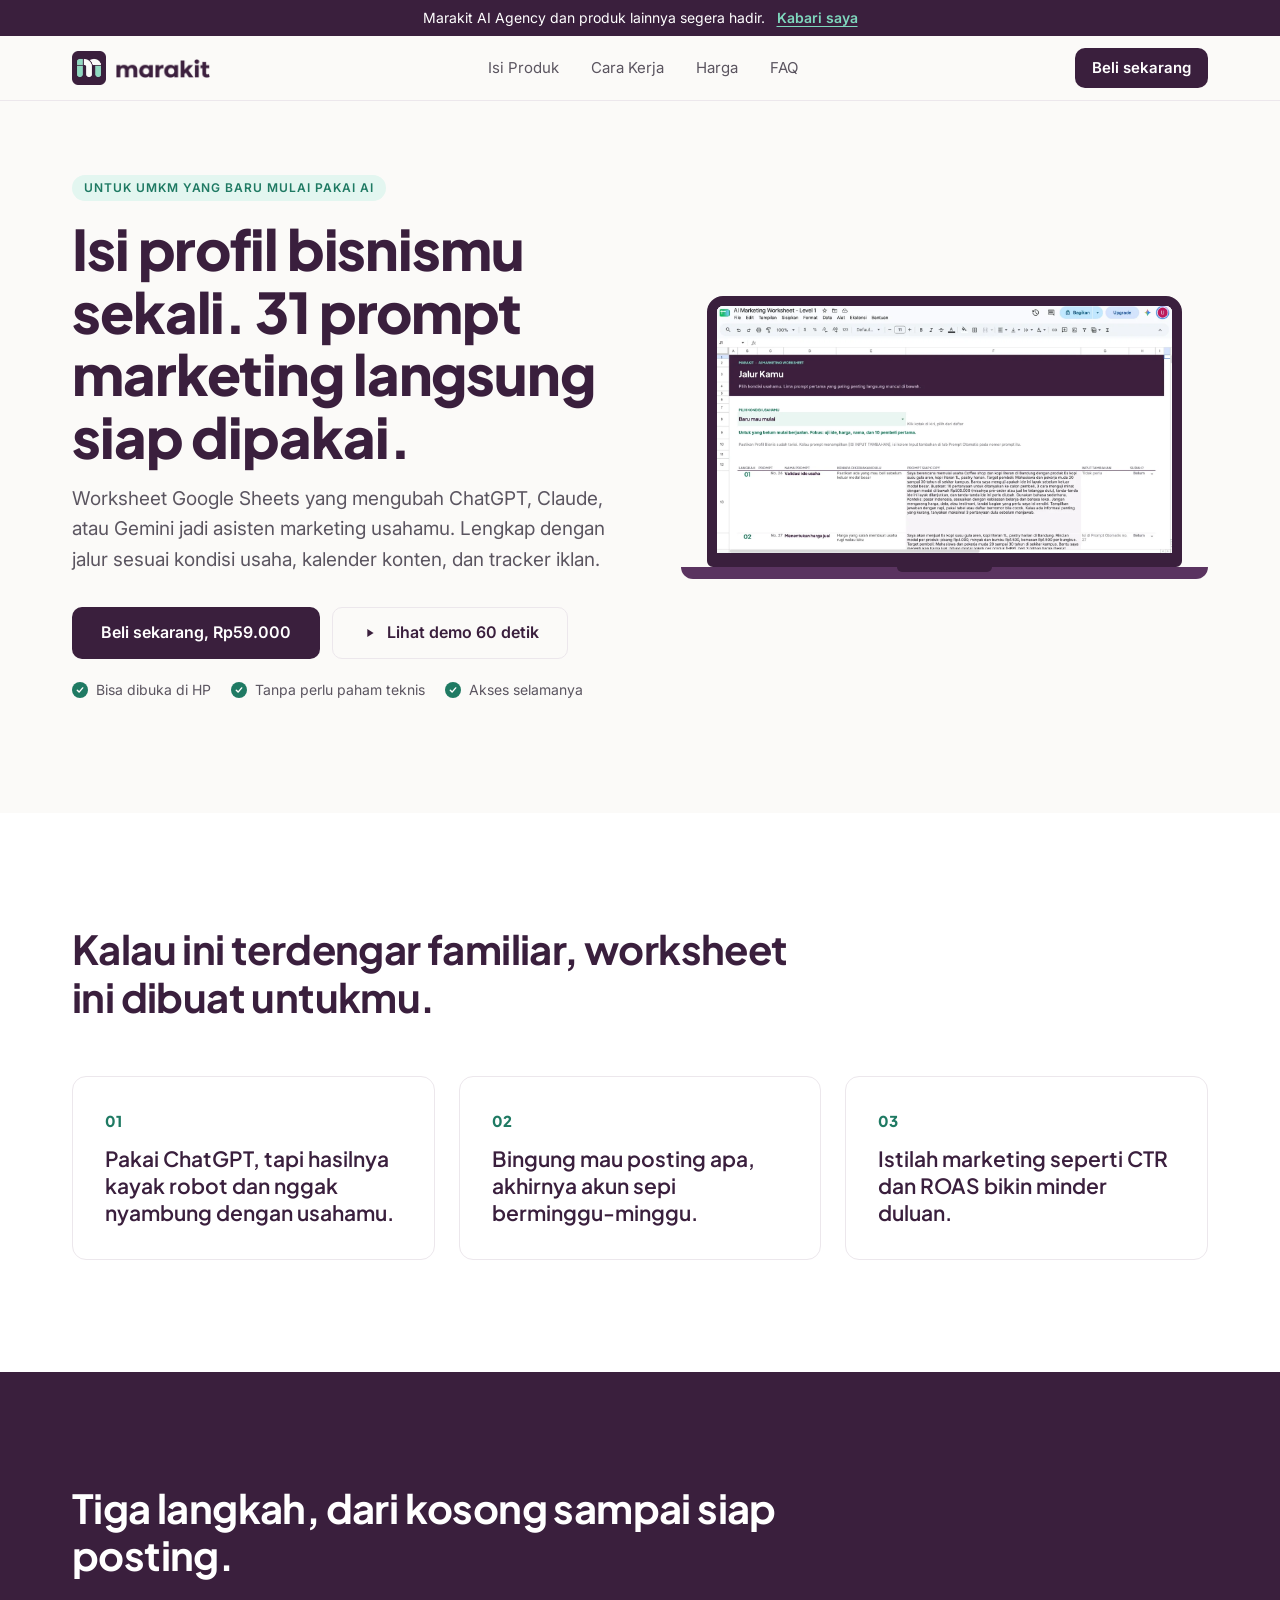
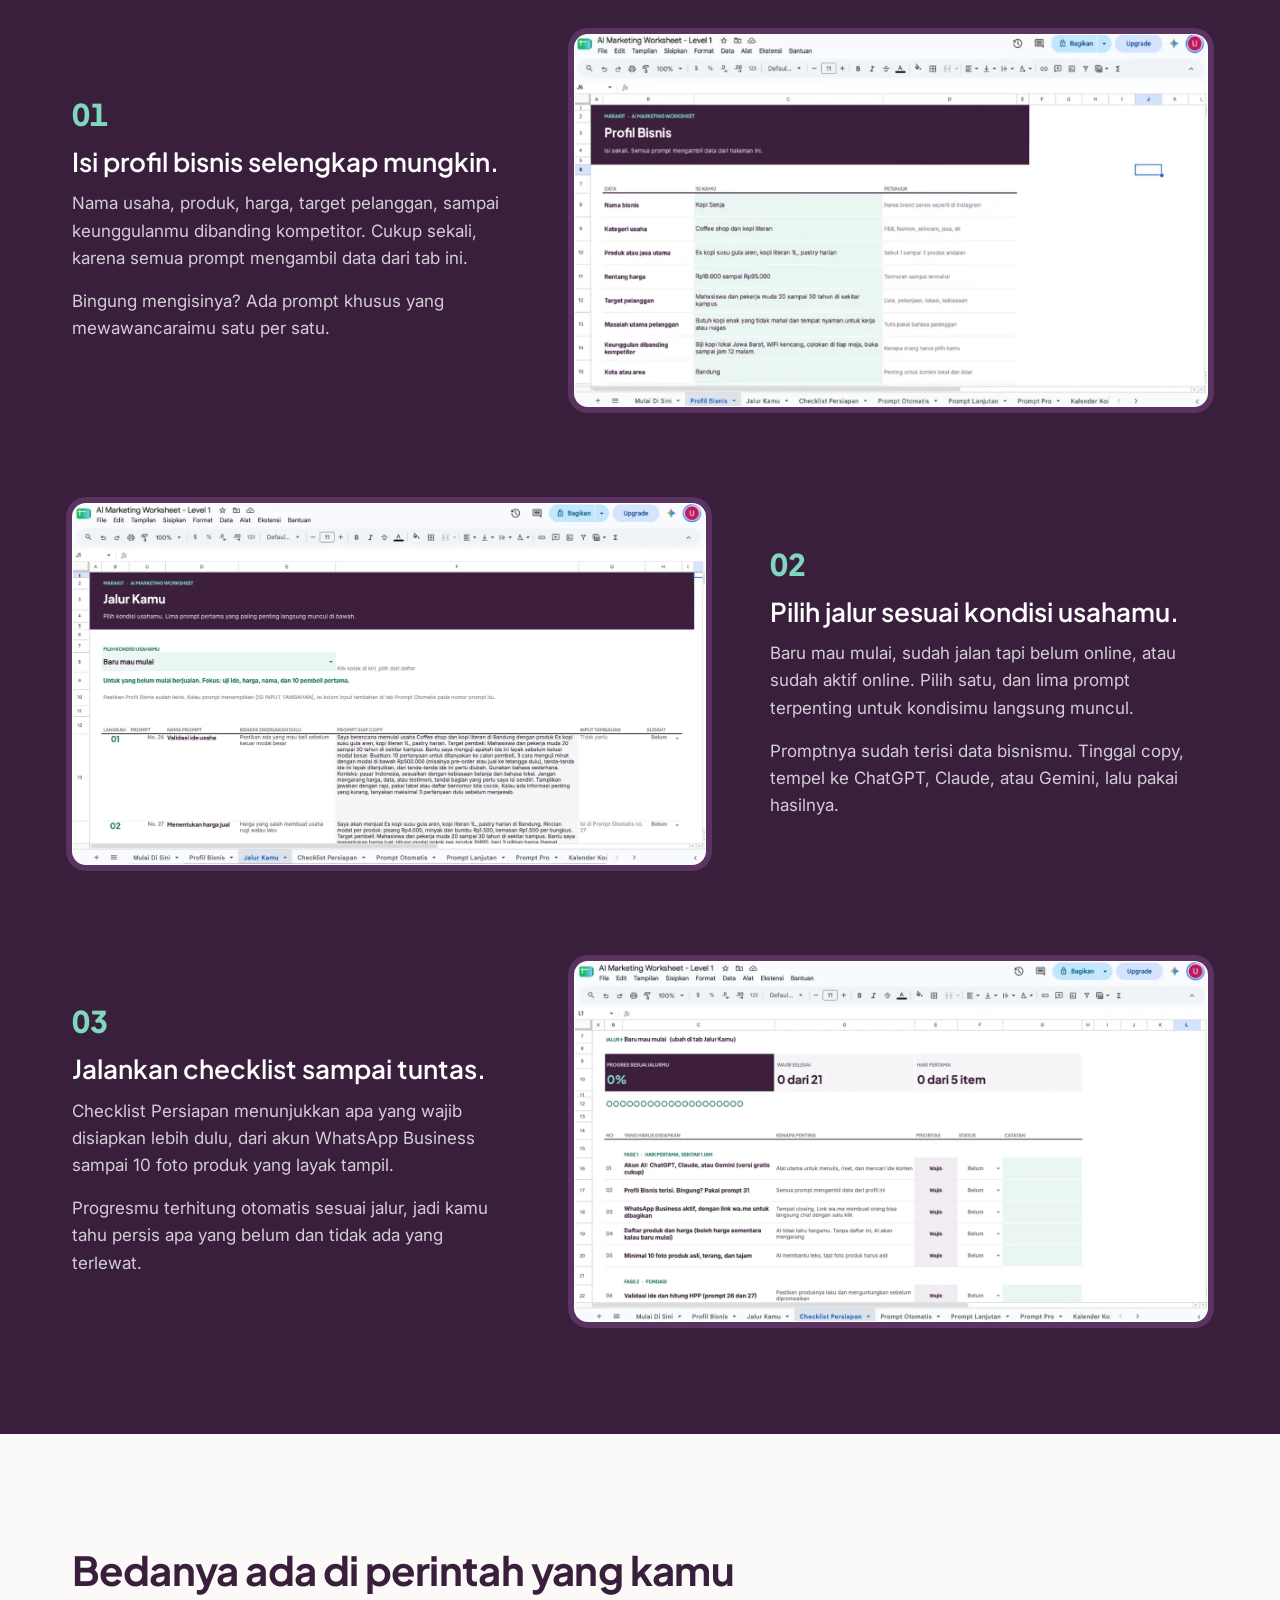
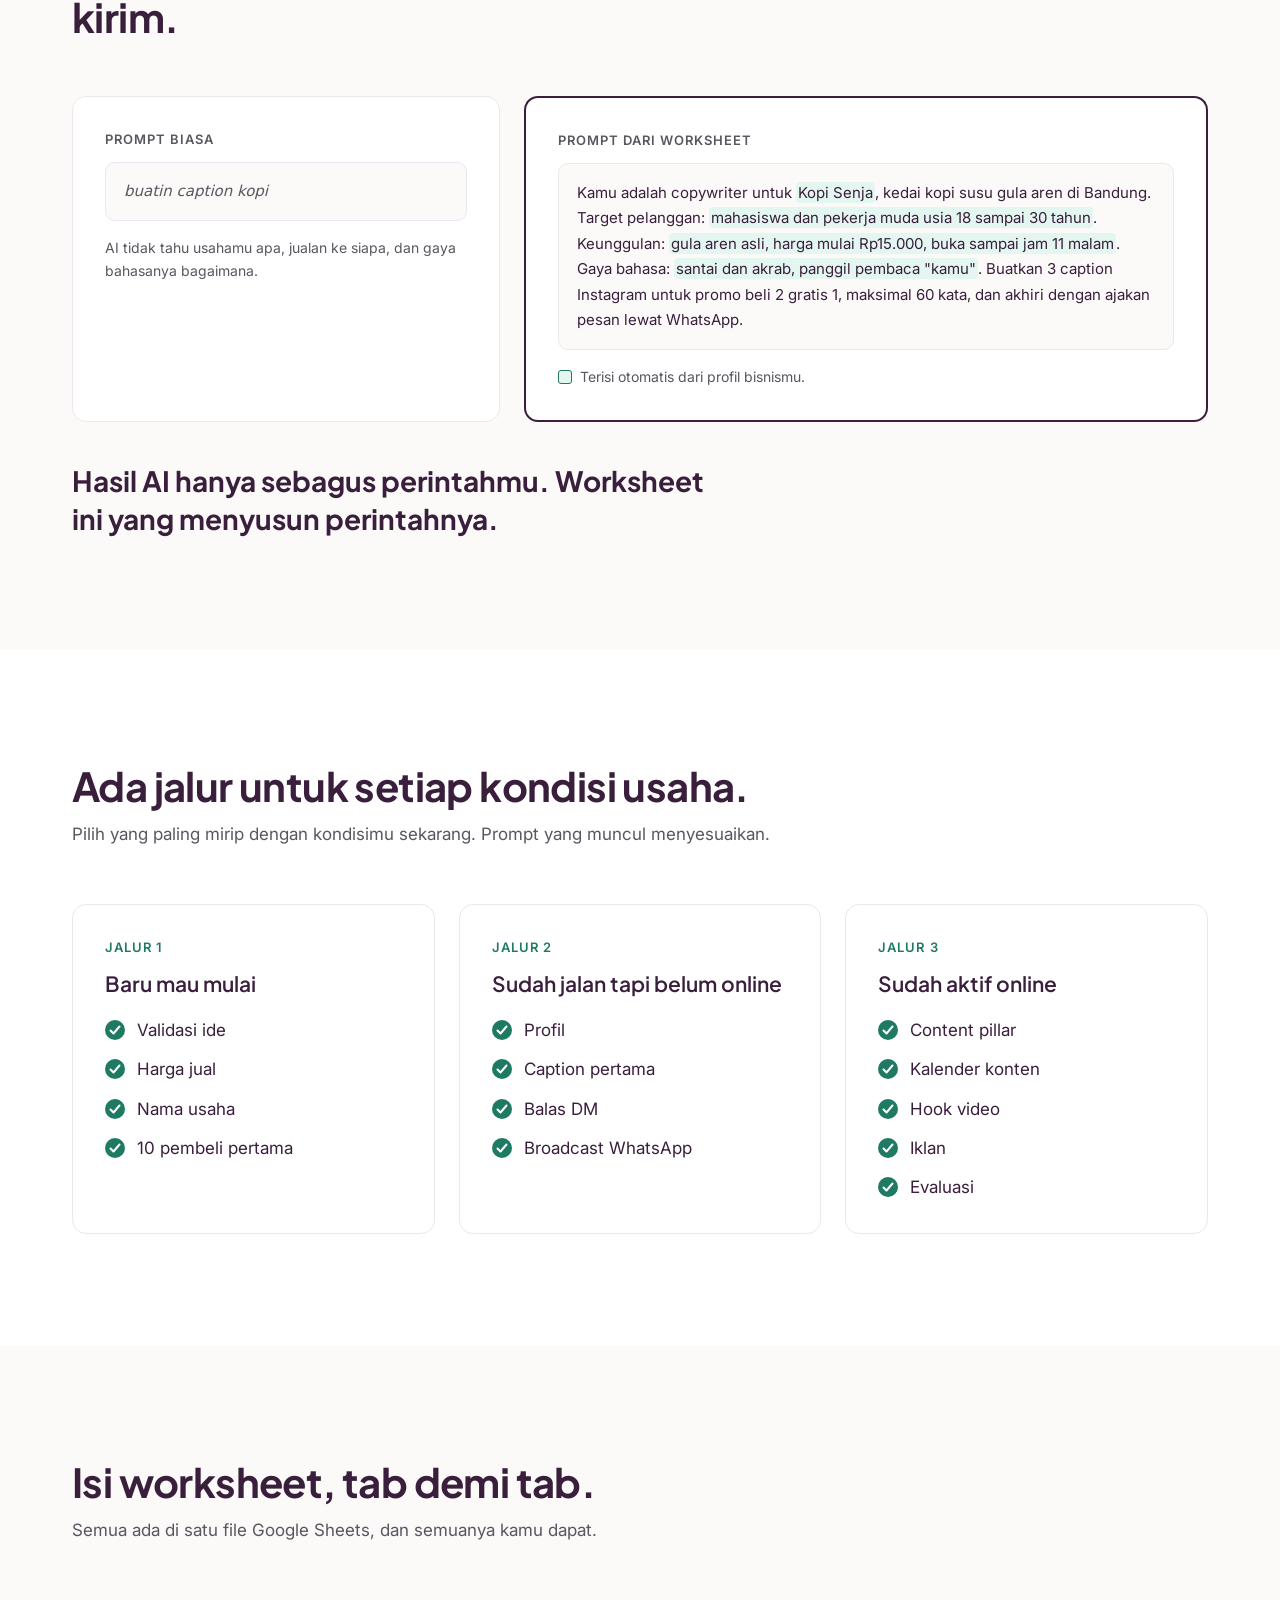
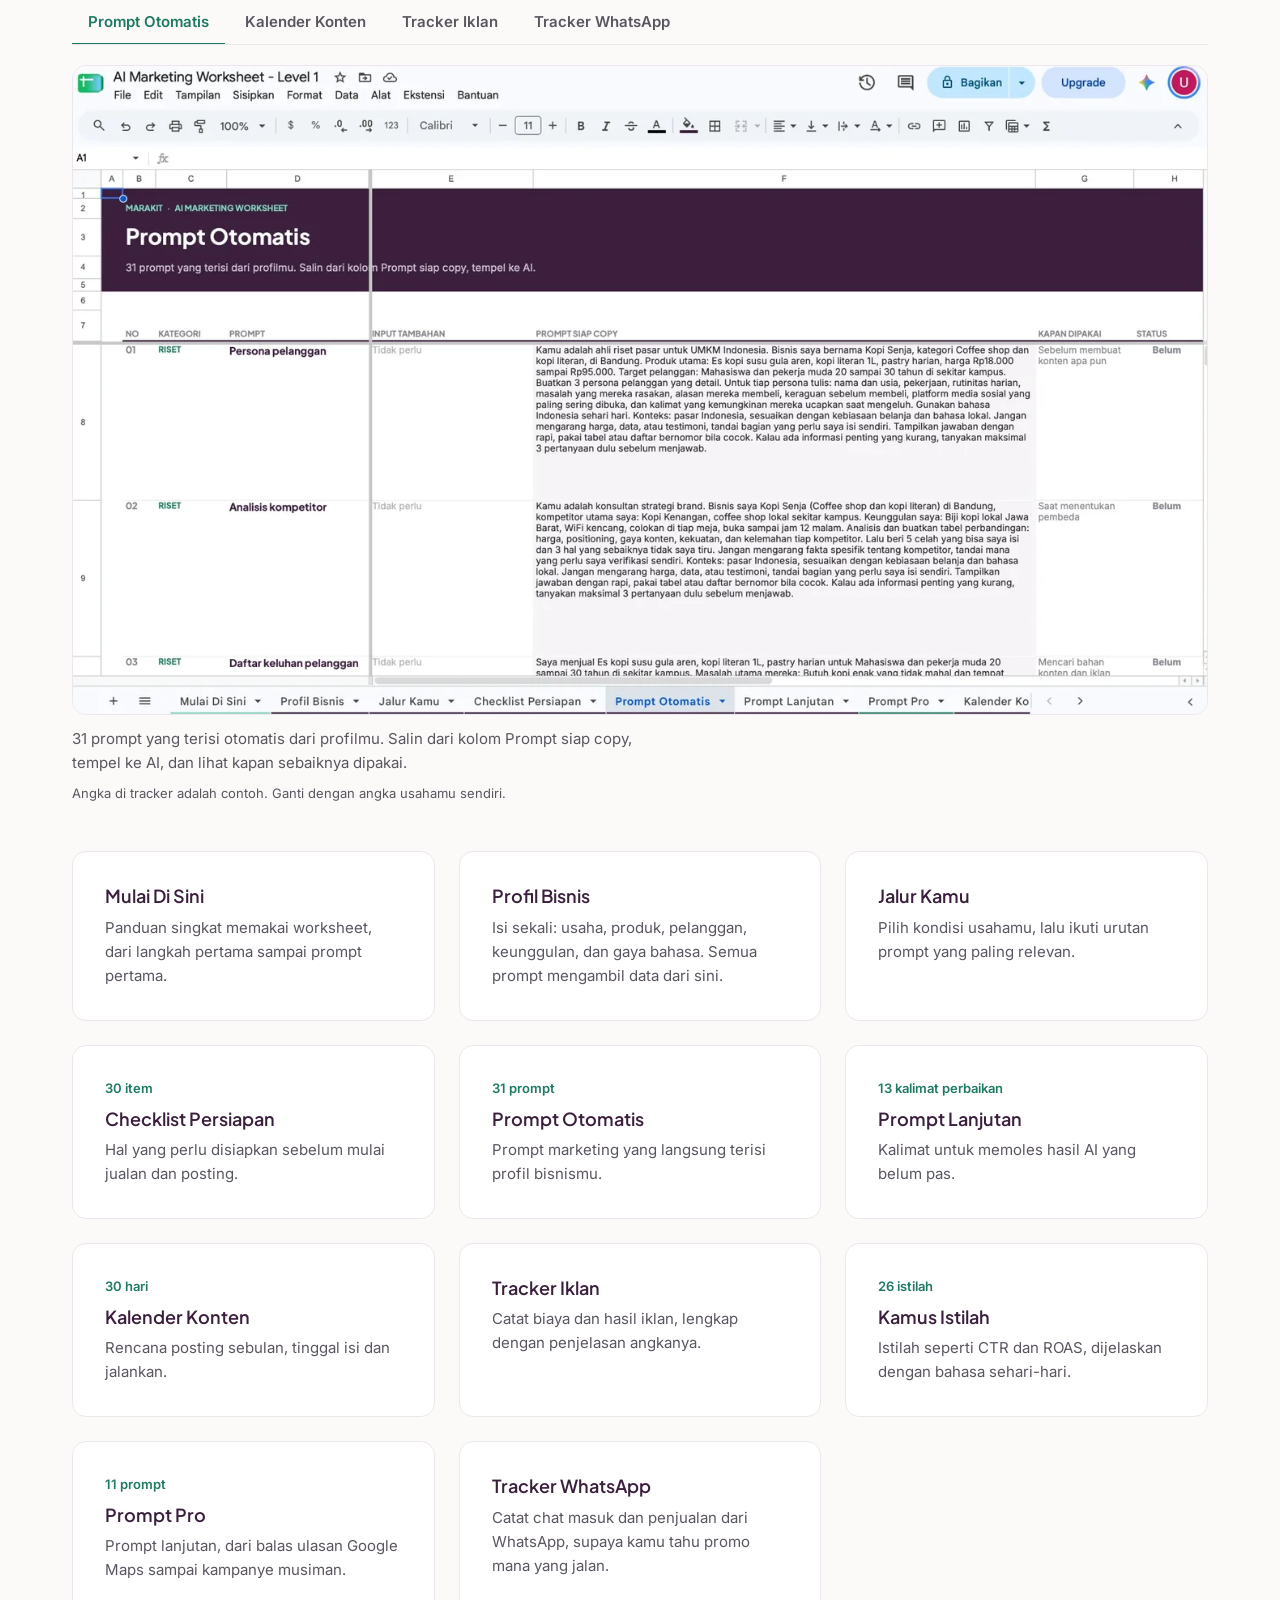
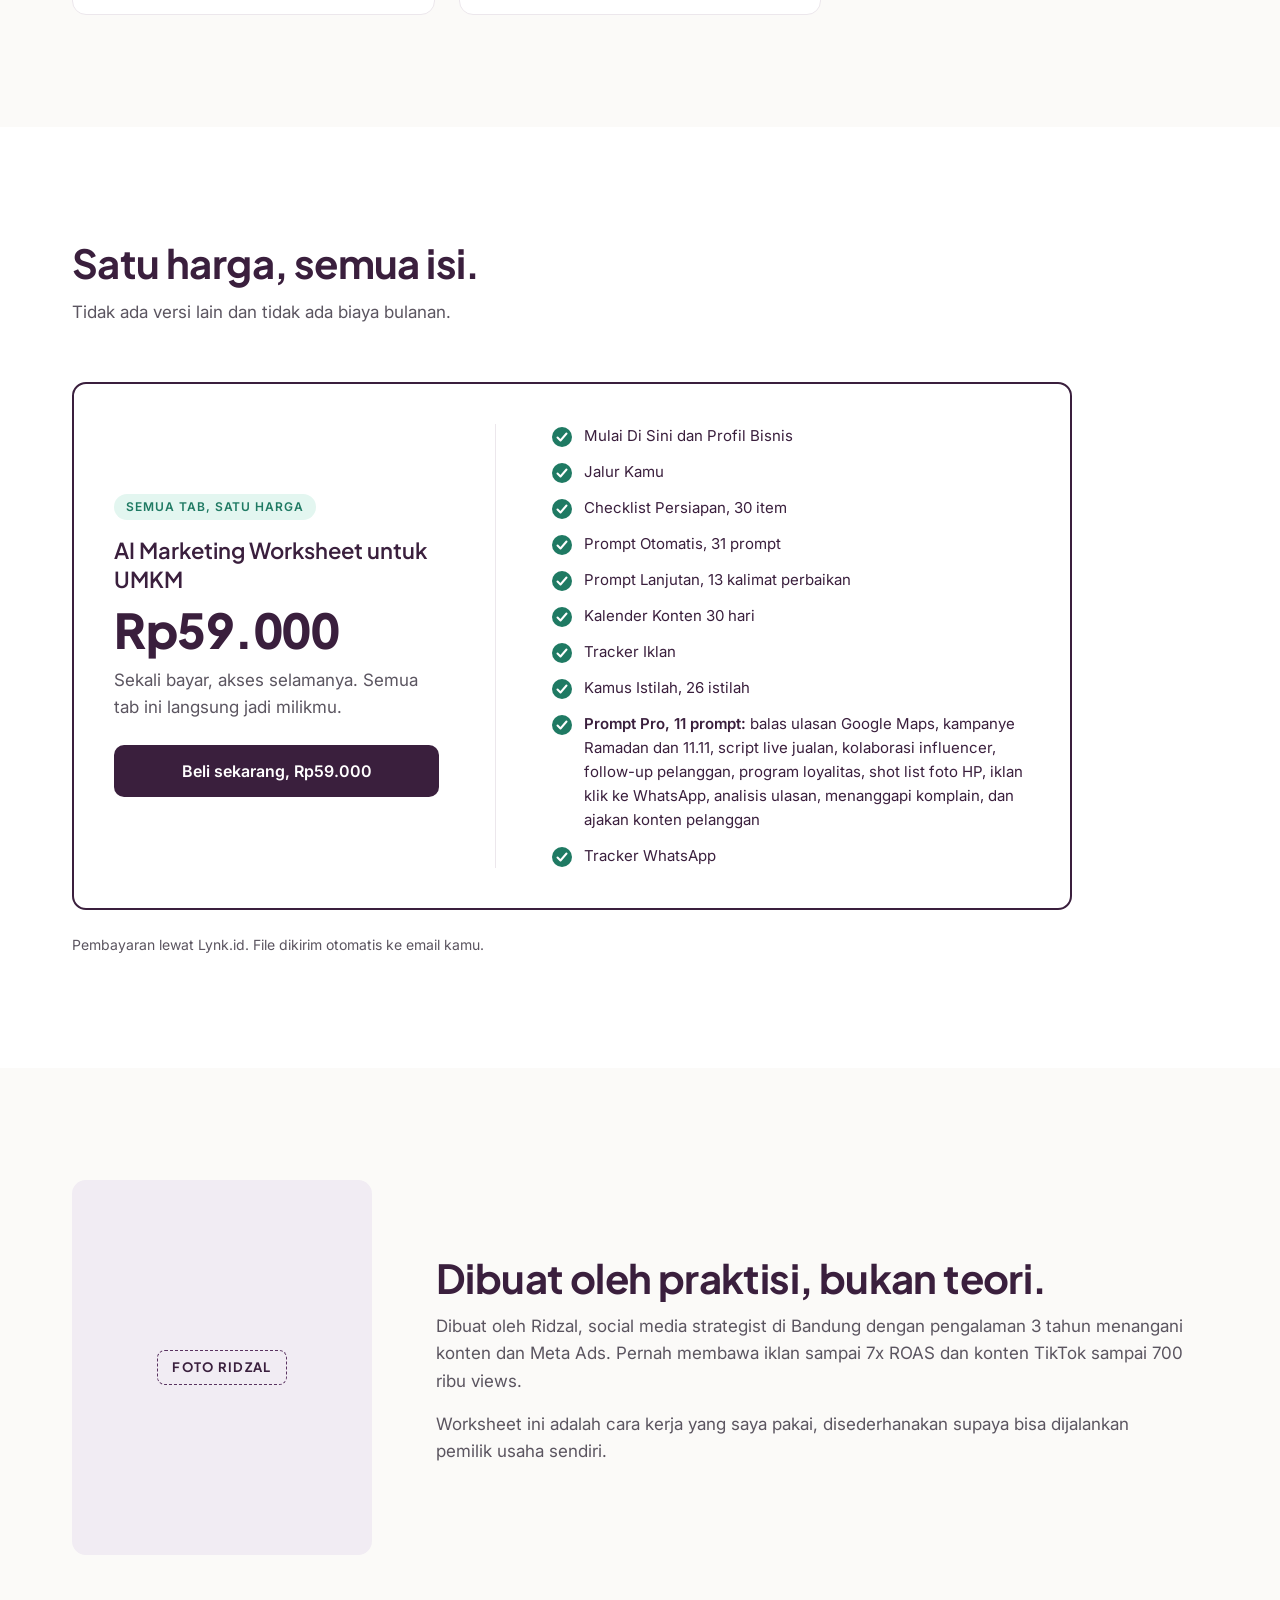
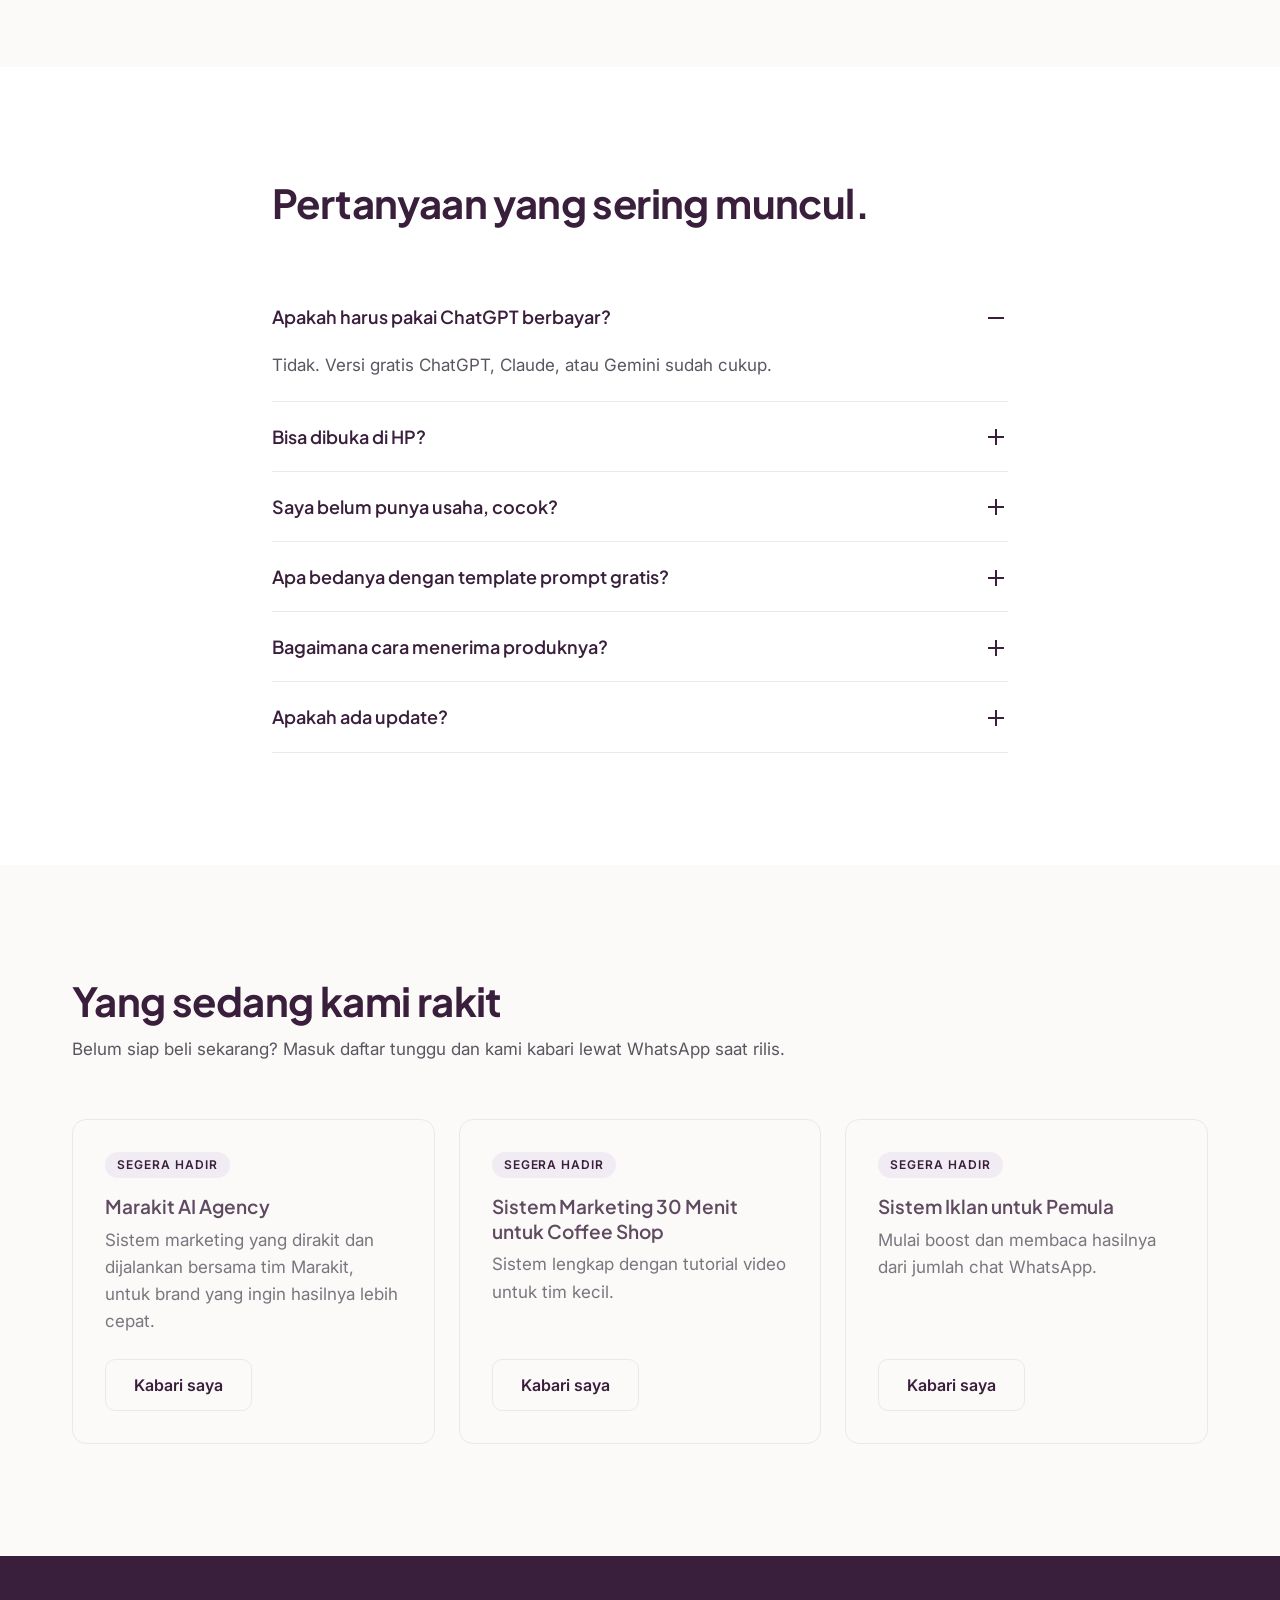
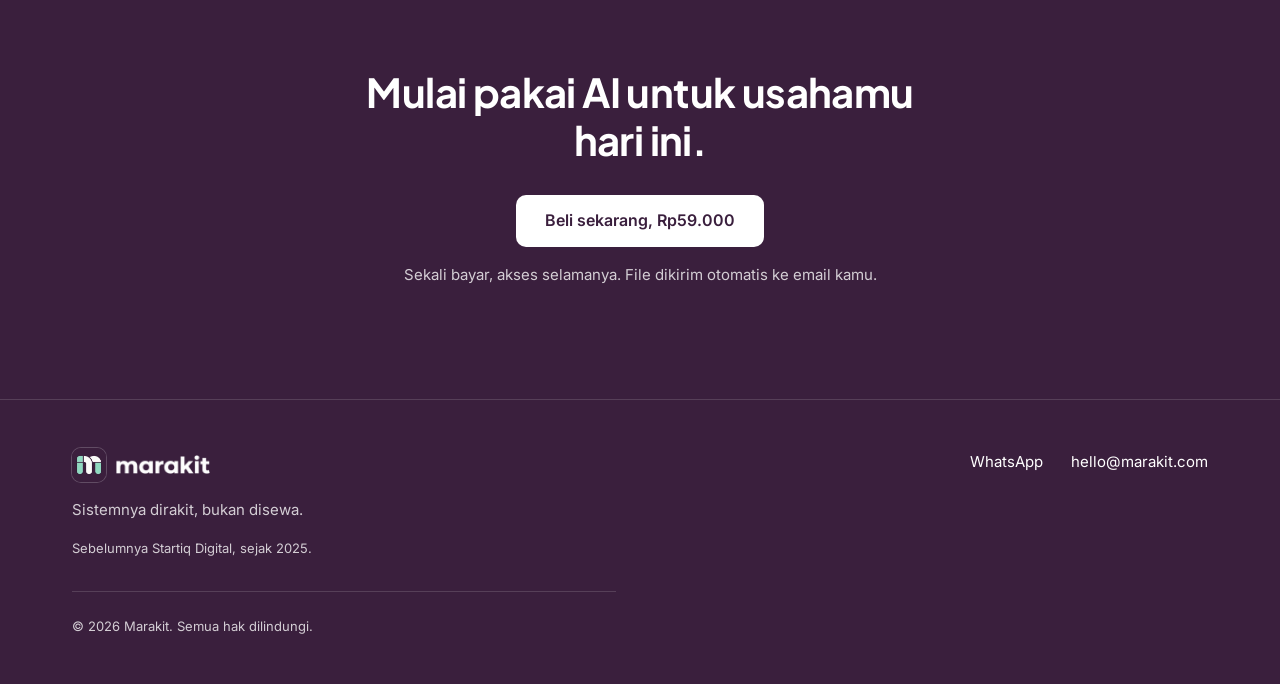
==== commit 20416c32: "Add tabbed worksheet preview with four more screenshots - Isi Produk: tab viewer for Prompt Otomatis" ====
--- a/index.html
+++ b/index.html
@@ -177,7 +177,7 @@
               <p>Bingung mengisinya? Ada prompt khusus yang mewawancaraimu satu per satu.</p>
             </div>
             <figure class="howto__shot">
-              <img src="assets/steps/profil-bisnis.webp" alt="Tab Profil Bisnis: kolom nama bisnis, kategori usaha, produk, rentang harga, target pelanggan, dan keunggulan" width="781" height="458" loading="lazy">
+              <a href="assets/steps/profil-bisnis.webp" target="_blank" rel="noopener" aria-label="Buka screenshot ukuran penuh"><img src="assets/steps/profil-bisnis.webp" alt="Tab Profil Bisnis: kolom nama bisnis, kategori usaha, produk, rentang harga, target pelanggan, dan keunggulan" width="781" height="458" loading="lazy"></a>
             </figure>
           </li>
           <li class="howto__step">
@@ -188,7 +188,7 @@
               <p>Promptnya sudah terisi data bisnismu. Tinggal copy, tempel ke ChatGPT, Claude, atau Gemini, lalu pakai hasilnya.</p>
             </div>
             <figure class="howto__shot">
-              <img src="assets/steps/jalur-kamu.webp" alt="Tab Jalur Kamu: pilihan kondisi usaha dan daftar prompt siap copy yang sudah terisi data bisnis" width="1400" height="797" loading="lazy">
+              <a href="assets/steps/jalur-kamu.webp" target="_blank" rel="noopener" aria-label="Buka screenshot ukuran penuh"><img src="assets/steps/jalur-kamu.webp" alt="Tab Jalur Kamu: pilihan kondisi usaha dan daftar prompt siap copy yang sudah terisi data bisnis" width="1400" height="797" loading="lazy"></a>
             </figure>
           </li>
           <li class="howto__step">
@@ -199,7 +199,7 @@
               <p>Progresmu terhitung otomatis sesuai jalur, jadi kamu tahu persis apa yang belum dan tidak ada yang terlewat.</p>
             </div>
             <figure class="howto__shot">
-              <img src="assets/steps/checklist.webp" alt="Tab Checklist Persiapan: progres sesuai jalur, jumlah item wajib yang selesai, dan daftar persiapan per fase" width="1400" height="794" loading="lazy">
+              <a href="assets/steps/checklist.webp" target="_blank" rel="noopener" aria-label="Buka screenshot ukuran penuh"><img src="assets/steps/checklist.webp" alt="Tab Checklist Persiapan: progres sesuai jalur, jumlah item wajib yang selesai, dan daftar persiapan per fase" width="1400" height="794" loading="lazy"></a>
             </figure>
           </li>
         </ol>
@@ -286,6 +286,34 @@
           <h2>Isi worksheet, tab demi tab.</h2>
           <p class="section__sub">Semua ada di satu file Google Sheets, dan semuanya kamu dapat.</p>
         </header>
+
+        <!-- Preview tab worksheet. Tombol tab mengganti screenshot; tanpa JS semua screenshot tampil berurutan. -->
+        <div class="tabview" data-tabview>
+          <div class="tabview__tabs" role="tablist" aria-label="Lihat isi tab worksheet">
+            <button type="button" class="tabview__tab" role="tab" id="tvt-prompt" aria-controls="tvp-prompt" aria-selected="true" tabindex="0">Prompt Otomatis</button>
+            <button type="button" class="tabview__tab" role="tab" id="tvt-kalender" aria-controls="tvp-kalender" aria-selected="false" tabindex="-1">Kalender Konten</button>
+            <button type="button" class="tabview__tab" role="tab" id="tvt-iklan" aria-controls="tvp-iklan" aria-selected="false" tabindex="-1">Tracker Iklan</button>
+            <button type="button" class="tabview__tab" role="tab" id="tvt-wa" aria-controls="tvp-wa" aria-selected="false" tabindex="-1">Tracker WhatsApp</button>
+          </div>
+          <figure class="tabview__panel is-active" role="tabpanel" id="tvp-prompt" aria-labelledby="tvt-prompt">
+            <div class="tabview__shot"><a href="assets/steps/prompt-otomatis.webp" target="_blank" rel="noopener" aria-label="Buka screenshot ukuran penuh"><img src="assets/steps/prompt-otomatis.webp" alt="Tab Prompt Otomatis: daftar prompt per kategori dengan kolom Prompt siap copy yang sudah terisi data bisnis" width="1400" height="800" loading="lazy"></a></div>
+            <figcaption>31 prompt yang terisi otomatis dari profilmu. Salin dari kolom Prompt siap copy, tempel ke AI, dan lihat kapan sebaiknya dipakai.</figcaption>
+          </figure>
+          <figure class="tabview__panel" role="tabpanel" id="tvp-kalender" aria-labelledby="tvt-kalender">
+            <div class="tabview__shot"><a href="assets/steps/kalender-konten.webp" target="_blank" rel="noopener" aria-label="Buka screenshot ukuran penuh"><img src="assets/steps/kalender-konten.webp" alt="Tab Kalender Konten: rencana 30 hari dengan kolom pillar, format, hook, ajakan bertindak, dan platform" width="1400" height="795" loading="lazy"></a></div>
+            <figcaption>Rencana posting 30 hari. Isi tanggal mulai, tanggal dan hari menyesuaikan sendiri, dan porsi konten jualan terhitung otomatis.</figcaption>
+          </figure>
+          <figure class="tabview__panel" role="tabpanel" id="tvp-iklan" aria-labelledby="tvt-iklan">
+            <div class="tabview__shot"><a href="assets/steps/tracker-iklan.webp" target="_blank" rel="noopener" aria-label="Buka screenshot ukuran penuh"><img src="assets/steps/tracker-iklan.webp" alt="Tab Tracker Iklan: target CPA dan ROAS, ringkasan budget dan omzet, serta tabel iklan per minggu" width="1400" height="797" loading="lazy"></a></div>
+            <figcaption>Isi angka dari Ads Manager tiap minggu. CTR, CPC, CPA, dan ROAS terhitung otomatis, lengkap dengan saran scale atau perbaiki.</figcaption>
+          </figure>
+          <figure class="tabview__panel" role="tabpanel" id="tvp-wa" aria-labelledby="tvt-wa">
+            <div class="tabview__shot"><a href="assets/steps/tracker-whatsapp.webp" target="_blank" rel="noopener" aria-label="Buka screenshot ukuran penuh"><img src="assets/steps/tracker-whatsapp.webp" alt="Tab Tracker WhatsApp: biaya per chat, closing rate, dan ROAS dari iklan yang mengarah ke WhatsApp" width="1400" height="797" loading="lazy"></a></div>
+            <figcaption>Untuk iklan dan boost yang mengarah ke chat WhatsApp. Hasilnya diukur dari chat masuk dan yang jadi membeli.</figcaption>
+          </figure>
+          <p class="tabview__note">Angka di tracker adalah contoh. Ganti dengan angka usahamu sendiri.</p>
+        </div>
+
         <div class="tabs-grid">
           <article class="card tab-card">
             <h3>Mulai Di Sini</h3>
--- a/css/styles.css
+++ b/css/styles.css
@@ -254,6 +254,21 @@
 .tab-card p { color: var(--body); font-size: 15px; margin: 0; }
 .tab-card__count { font-size: 13px; font-weight: 600; color: var(--mint-deep); margin-bottom: 8px; }
 
+/* Preview tab worksheet (ala tab Google Sheets) */
+.tabview { margin-bottom: 48px; }
+.tabview__tabs { display: flex; gap: 4px; overflow-x: auto; border-bottom: 1px solid var(--line); scrollbar-width: none; -webkit-overflow-scrolling: touch; }
+.tabview__tabs::-webkit-scrollbar { display: none; }
+.tabview__tab { flex-shrink: 0; padding: 12px 16px; border: 0; border-bottom: 2px solid transparent; margin-bottom: -1px; background: transparent; font: 600 15px/1.2 var(--sans); color: var(--body); cursor: pointer; transition: color .2s ease, border-color .2s ease; }
+.tabview__tab:hover { color: var(--plum); }
+.tabview__tab[aria-selected="true"] { color: var(--mint-deep); border-bottom-color: var(--mint-deep); }
+.tabview__panel { margin: 20px 0 0; }
+.js .tabview__panel:not(.is-active) { display: none; }
+.tabview__shot { border: 1px solid var(--line); border-radius: var(--radius-card); overflow: hidden; background: var(--white); }
+.tabview__shot a, .howto__shot a { display: block; cursor: zoom-in; }
+.tabview__shot img { width: 100%; height: auto; }
+.tabview__panel figcaption { margin-top: 12px; max-width: 68ch; font-size: 15px; color: var(--body); }
+.tabview__note { margin: 8px 0 0; font-size: 13px; color: var(--body); }
+
 /* ---------- 9. Harga ---------- */
 .price-card { display: grid; gap: 32px; max-width: 1000px; border: 2px solid var(--plum); }
 .price-card:hover { border-color: var(--plum-soft); }
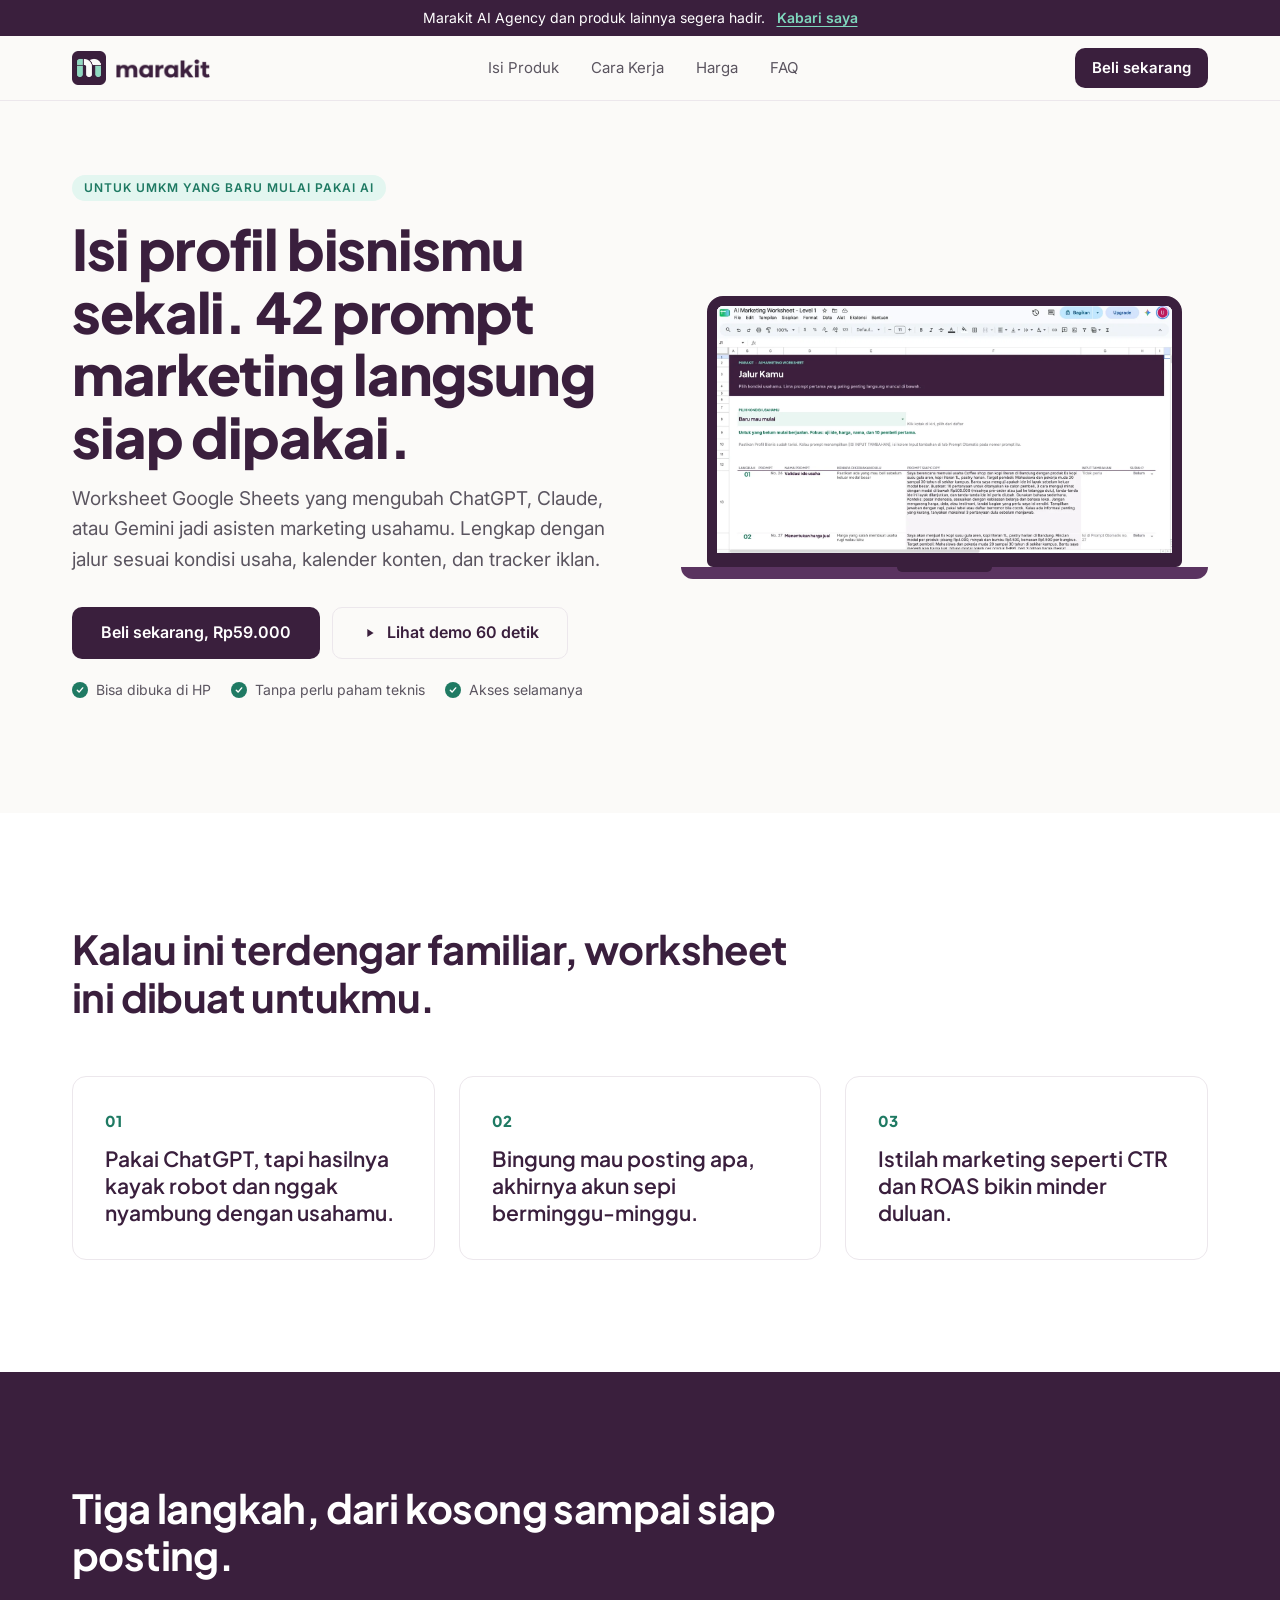
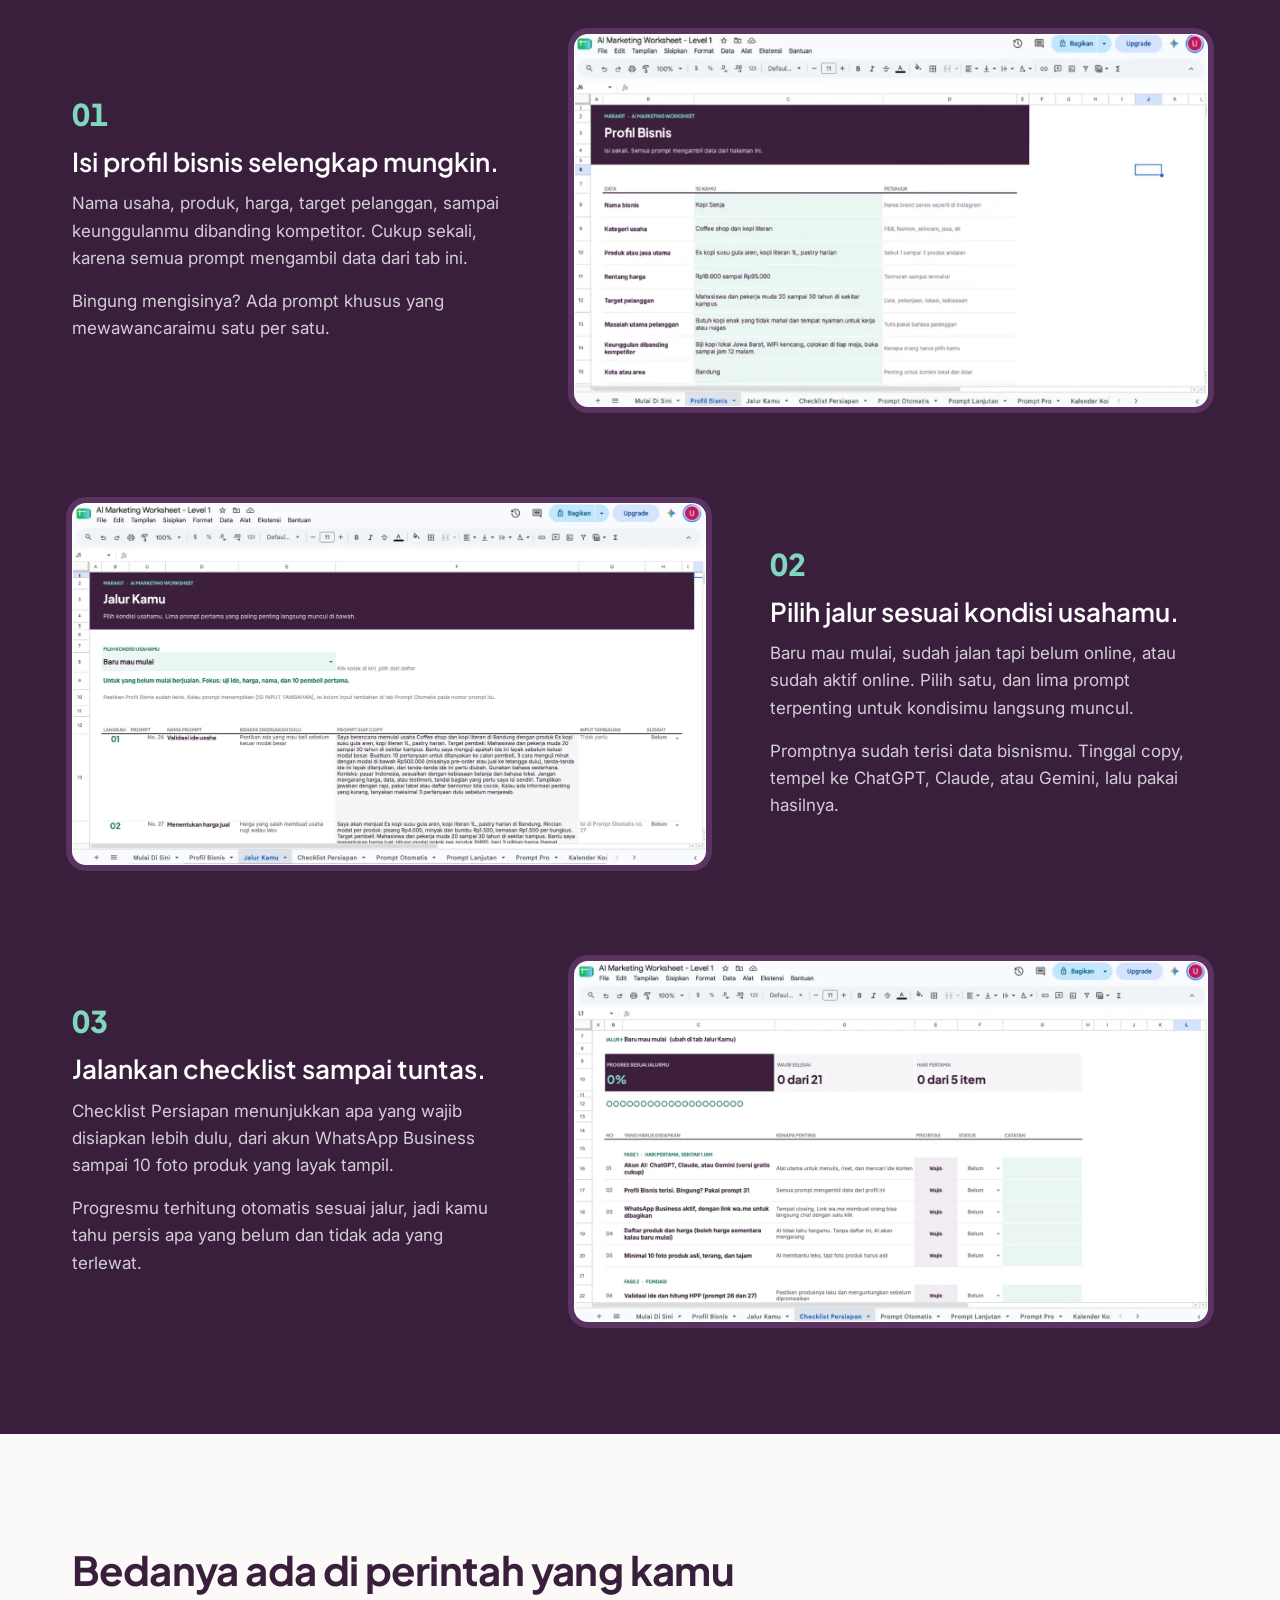
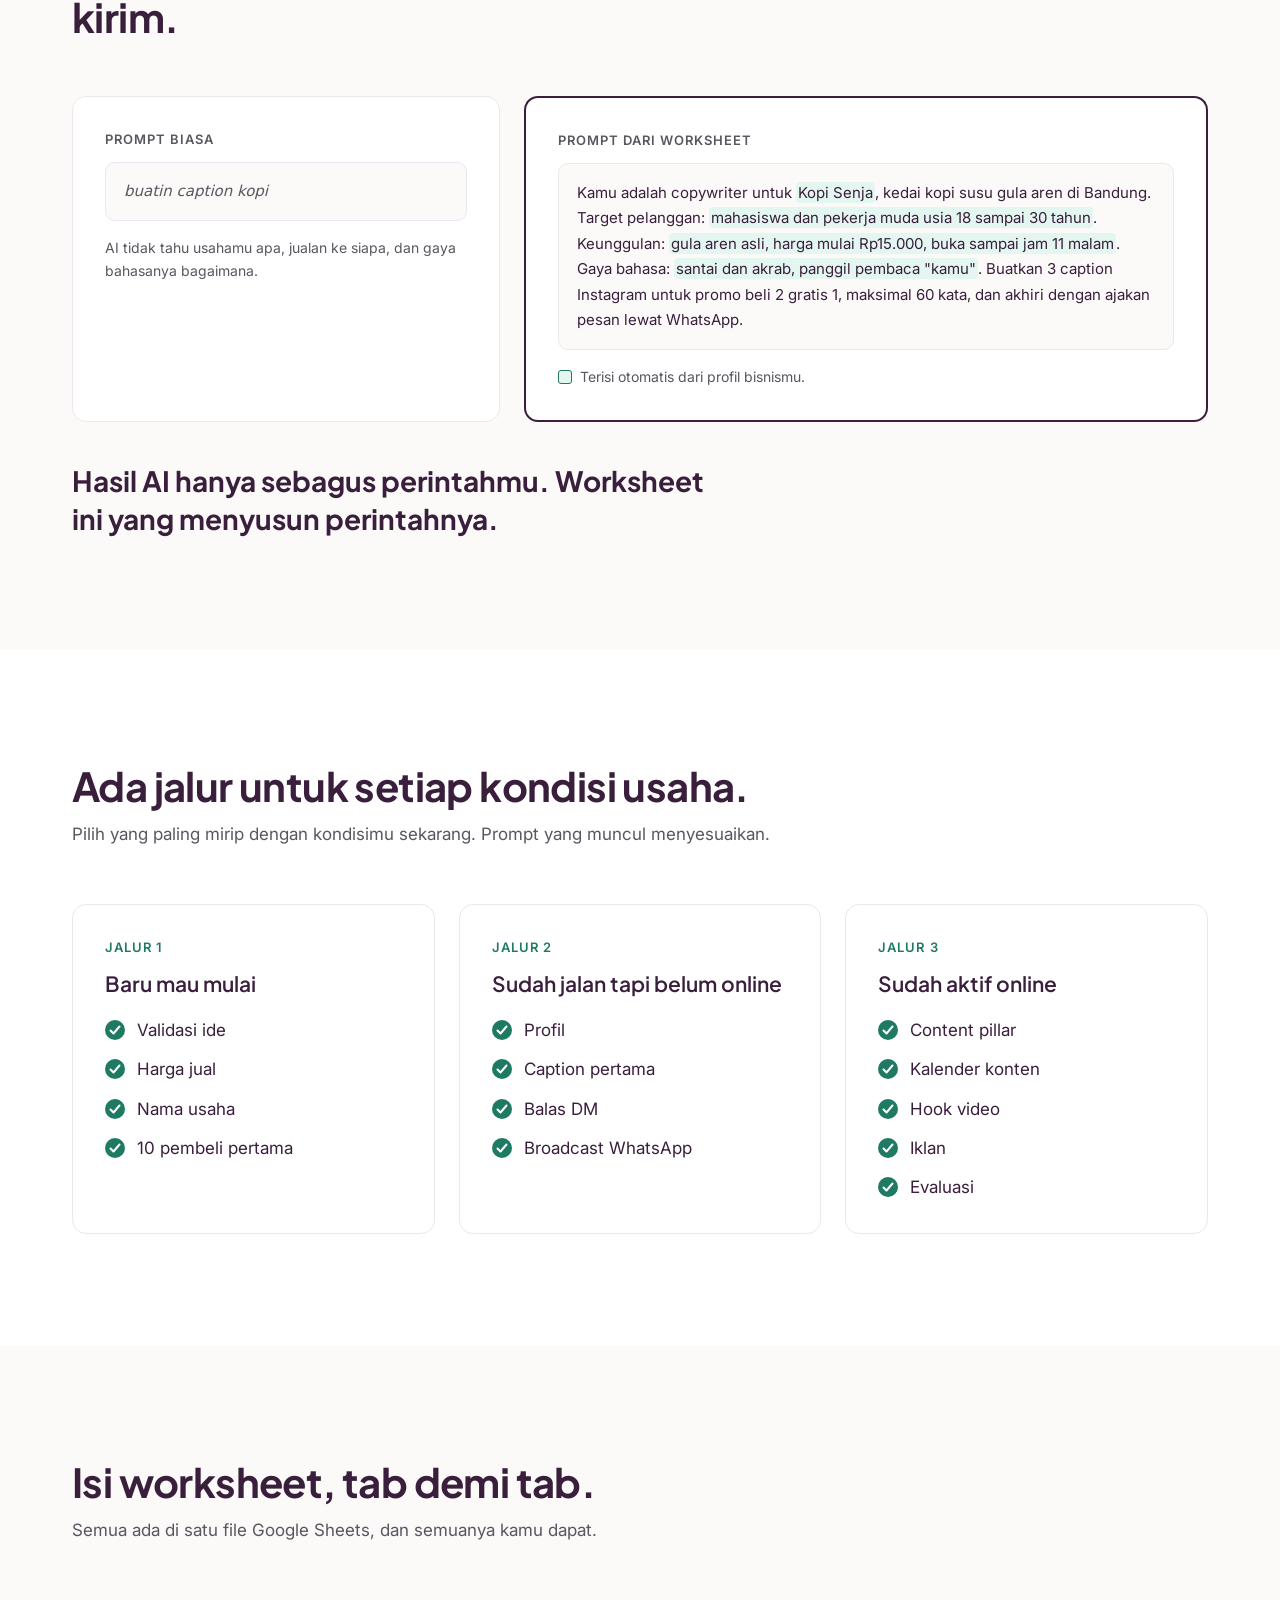
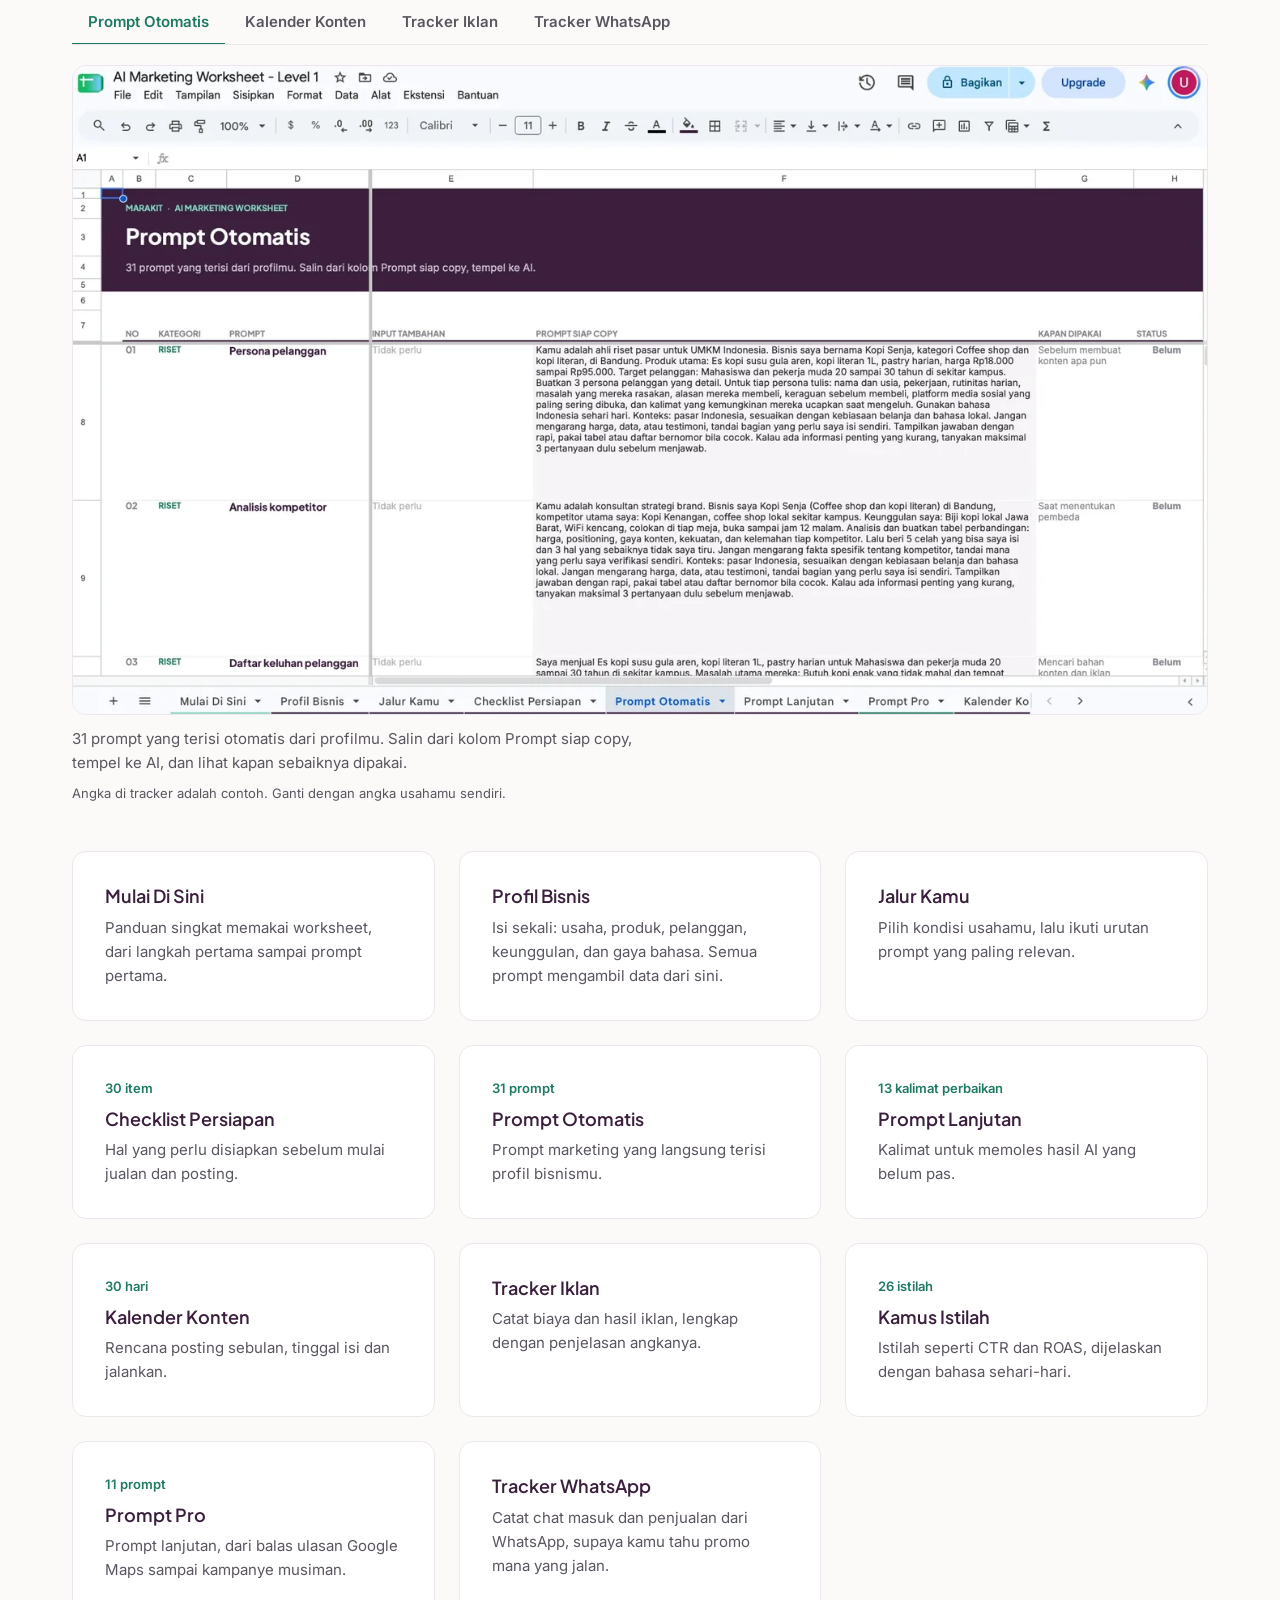
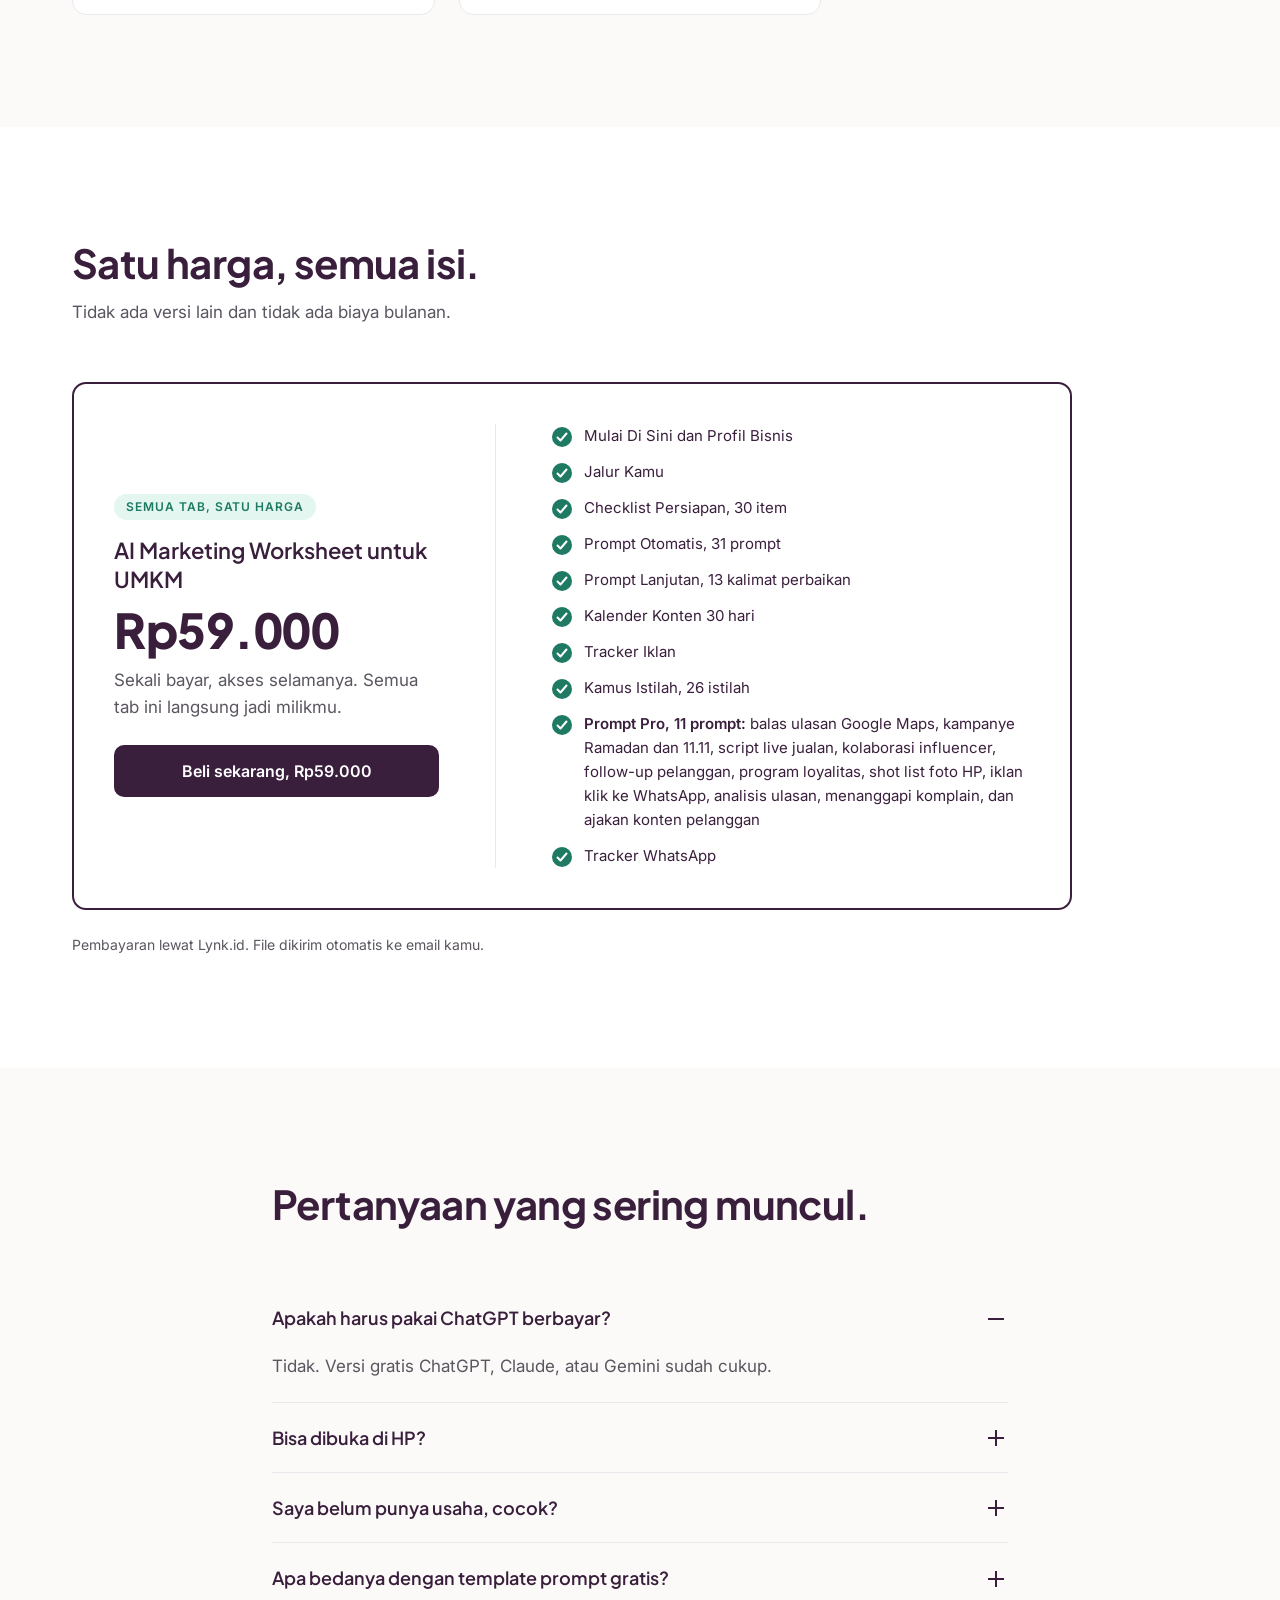
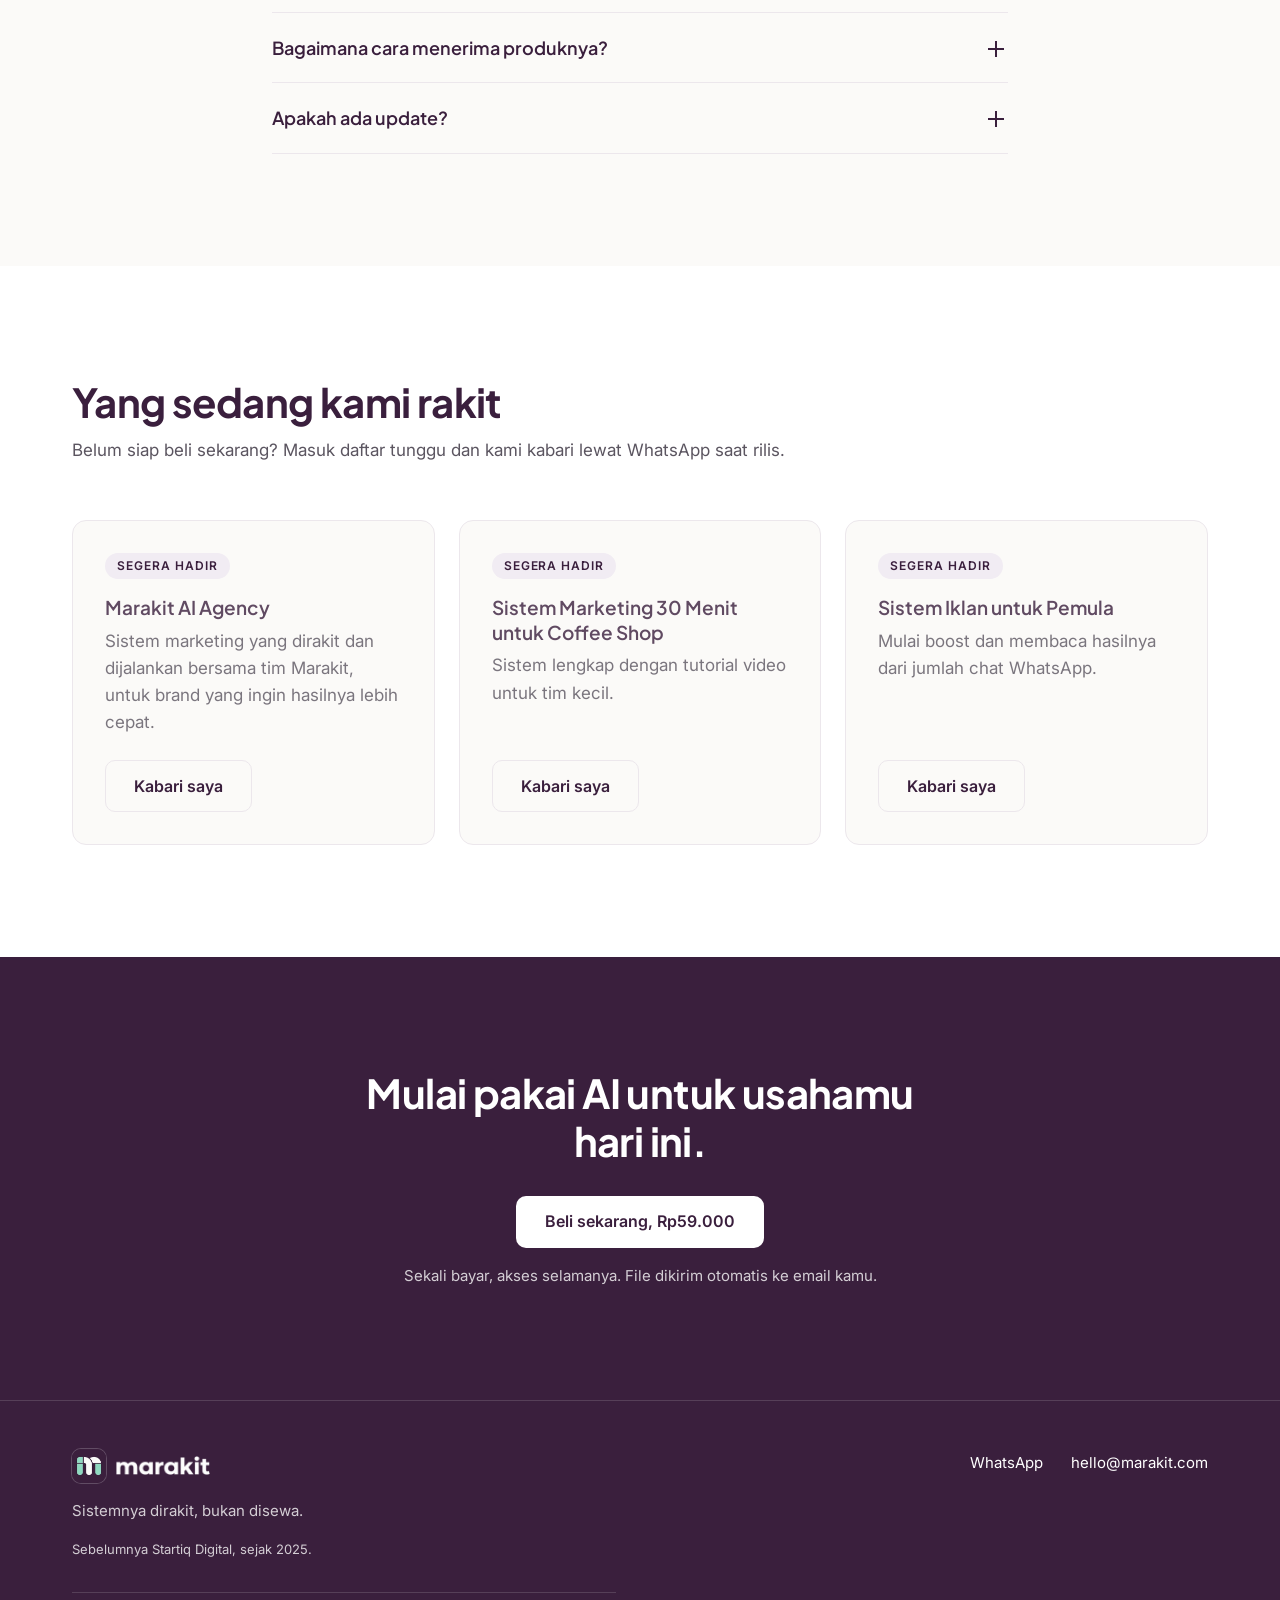
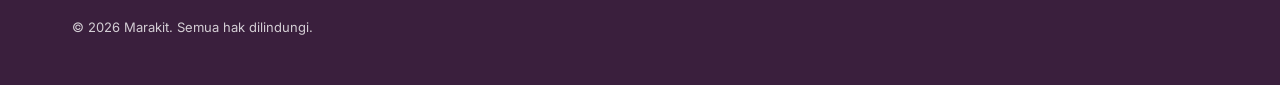
==== commit da8ff2ed: "Use 42 prompts in the headline and remove the creator section - Headline, meta description, schema a" ====
--- a/index.html
+++ b/index.html
@@ -4,7 +4,7 @@
   <meta charset="utf-8">
   <meta name="viewport" content="width=device-width, initial-scale=1">
   <title>AI Marketing Worksheet untuk UMKM | Marakit</title>
-  <meta name="description" content="31 prompt marketing yang terisi otomatis dari profil bisnismu. Untuk UMKM yang ingin memakai ChatGPT, Claude, atau Gemini tanpa ribet.">
+  <meta name="description" content="42 prompt marketing yang terisi otomatis dari profil bisnismu. Untuk UMKM yang ingin memakai ChatGPT, Claude, atau Gemini tanpa ribet.">
   <link rel="canonical" href="https://marakit.com/">
   <meta name="theme-color" content="#3A1F3D">
   <script>document.documentElement.classList.add("js")</script>
@@ -17,7 +17,7 @@
   <meta property="og:site_name" content="Marakit">
   <meta property="og:url" content="https://marakit.com/">
   <meta property="og:title" content="AI Marketing Worksheet untuk UMKM | Marakit">
-  <meta property="og:description" content="31 prompt marketing yang terisi otomatis dari profil bisnismu. Untuk UMKM yang ingin memakai ChatGPT, Claude, atau Gemini tanpa ribet.">
+  <meta property="og:description" content="42 prompt marketing yang terisi otomatis dari profil bisnismu. Untuk UMKM yang ingin memakai ChatGPT, Claude, atau Gemini tanpa ribet.">
   <meta property="og:image" content="https://marakit.com/assets/og-worksheet.png">
   <meta property="og:image:width" content="1200">
   <meta property="og:image:height" content="630">
@@ -33,7 +33,7 @@
     "@context": "https://schema.org",
     "@type": "Product",
     "name": "AI Marketing Worksheet untuk UMKM",
-    "description": "Worksheet Google Sheets berisi 31 prompt marketing yang terisi otomatis dari profil bisnismu, untuk dipakai di ChatGPT, Claude, atau Gemini.",
+    "description": "Worksheet Google Sheets berisi 42 prompt marketing yang terisi otomatis dari profil bisnismu, untuk dipakai di ChatGPT, Claude, atau Gemini.",
     "image": "https://marakit.com/assets/og-worksheet.png",
     "brand": { "@type": "Brand", "name": "Marakit" },
     "offers": [
@@ -110,7 +110,7 @@
       <div class="container hero__grid">
         <div class="hero__copy">
           <span class="badge">Untuk UMKM yang baru mulai pakai AI</span>
-          <h1>Isi profil bisnismu sekali. 31 prompt marketing langsung siap dipakai.</h1>
+          <h1>Isi profil bisnismu sekali. 42 prompt marketing langsung siap dipakai.</h1>
           <p class="lead">Worksheet Google Sheets yang mengubah ChatGPT, Claude, atau Gemini jadi asisten marketing usahamu. Lengkap dengan jalur sesuai kondisi usaha, kalender konten, dan tracker iklan.</p>
           <div class="hero__actions">
             <a class="btn btn--primary" href="https://wa.me/6281220694447" data-buy data-loc="hero" target="_blank" rel="noopener">Beli sekarang, Rp59.000</a>
@@ -401,26 +401,6 @@
       </div>
     </section>
 
-    <!-- 10. Tentang Pembuat -->
-    <!-- GANTI: taruh foto di assets/ridzal.jpg (potret 4:5). Selama file belum ada, placeholder yang tampil. -->
-    <section class="section section--bone" id="tentang">
-      <div class="container about">
-        <div class="about__photo">
-          <img src="assets/ridzal.jpg" alt="Ridzal, pembuat AI Marketing Worksheet" width="720" height="900" loading="lazy" onerror="this.remove()">
-          <span class="about__placeholder" aria-hidden="true">FOTO RIDZAL</span>
-        </div>
-        <div class="about__copy">
-          <h2>Dibuat oleh praktisi, bukan teori.</h2>
-          <p>Dibuat oleh Ridzal, social media strategist di Bandung dengan pengalaman 3 tahun menangani konten dan Meta Ads. Pernah membawa iklan sampai 7x ROAS dan konten TikTok sampai 700 ribu views.</p>
-          <p>Worksheet ini adalah cara kerja yang saya pakai, disederhanakan supaya bisa dijalankan pemilik usaha sendiri.</p>
-          <div class="about__links">
-            <a class="btn btn--secondary btn--sm" href="#" data-social="creatorInstagram" target="_blank" rel="noopener">Instagram</a>
-            <a class="btn btn--secondary btn--sm" href="#" data-social="creatorTiktok" target="_blank" rel="noopener">TikTok</a>
-          </div>
-        </div>
-      </div>
-    </section>
-
     <!-- 11. Testimoni: disembunyikan sampai ada testimoni asli (CONFIG.showTestimonials di js/main.js). -->
     <section class="section section--white" id="testimoni" hidden>
       <div class="container">
@@ -438,7 +418,7 @@
     </section>
 
     <!-- 12. FAQ -->
-    <section class="section section--white" id="faq">
+    <section class="section section--bone" id="faq">
       <div class="container container--narrow">
         <header class="section__head">
           <h2>Pertanyaan yang sering muncul.</h2>
@@ -479,7 +459,7 @@
     </section>
 
     <!-- 13. Segera Hadir -->
-    <section class="section section--bone" id="segera-hadir">
+    <section class="section section--white" id="segera-hadir">
       <div class="container">
         <header class="section__head">
           <h2>Yang sedang kami rakit</h2>
--- a/css/styles.css
+++ b/css/styles.css
@@ -191,7 +191,7 @@
 /* Placeholder: grid ala spreadsheet, tampil selama screenshot belum ada */
 .device__placeholder { position: absolute; inset: 0; display: flex; align-items: center; justify-content: center; background-color: var(--white);
   background-image: repeating-linear-gradient(0deg, var(--line) 0 1px, transparent 1px 28px), repeating-linear-gradient(90deg, var(--line) 0 1px, transparent 1px 96px); }
-.device__placeholder span, .modal__placeholder span, .about__placeholder { display: inline-block; padding: 8px 14px; border: 1px dashed var(--plum-soft); border-radius: 8px; background: var(--lilac); color: var(--plum); font: 700 13px/1.3 var(--head); letter-spacing: 0.1em; text-align: center; }
+.device__placeholder span, .modal__placeholder span { display: inline-block; padding: 8px 14px; border: 1px dashed var(--plum-soft); border-radius: 8px; background: var(--lilac); color: var(--plum); font: 700 13px/1.3 var(--head); letter-spacing: 0.1em; text-align: center; }
 
 /* ---------- 4. Masalah ---------- */
 .problem__num { display: block; font-family: var(--head); font-weight: 800; font-size: 15px; color: var(--mint-deep); margin-bottom: 12px; }
@@ -285,14 +285,6 @@
 }
 .price-note { margin: 24px 0 0; font-size: 14px; color: var(--body); }
 
-/* ---------- 10. Tentang Pembuat ---------- */
-.about { display: grid; gap: 40px; align-items: center; }
-.about__photo { position: relative; aspect-ratio: 4 / 5; max-width: 320px; width: 100%; border-radius: var(--radius-card); background: var(--lilac); display: flex; align-items: center; justify-content: center; overflow: hidden; }
-.about__photo img { position: absolute; inset: 0; z-index: 1; width: 100%; height: 100%; object-fit: cover; }
-.about__copy p { color: var(--body); }
-.about__links { display: flex; flex-wrap: wrap; gap: 12px; margin-top: 24px; }
-@media (min-width: 768px) { .about { grid-template-columns: 300px 1fr; gap: 64px; } }
-
 /* ---------- 11. Testimoni (disembunyikan sampai ada yang asli) ---------- */
 .testimonial { margin: 0; display: flex; flex-direction: column; gap: 20px; }
 .testimonial__quote { margin: 0; font: 600 18px/1.5 var(--head); }
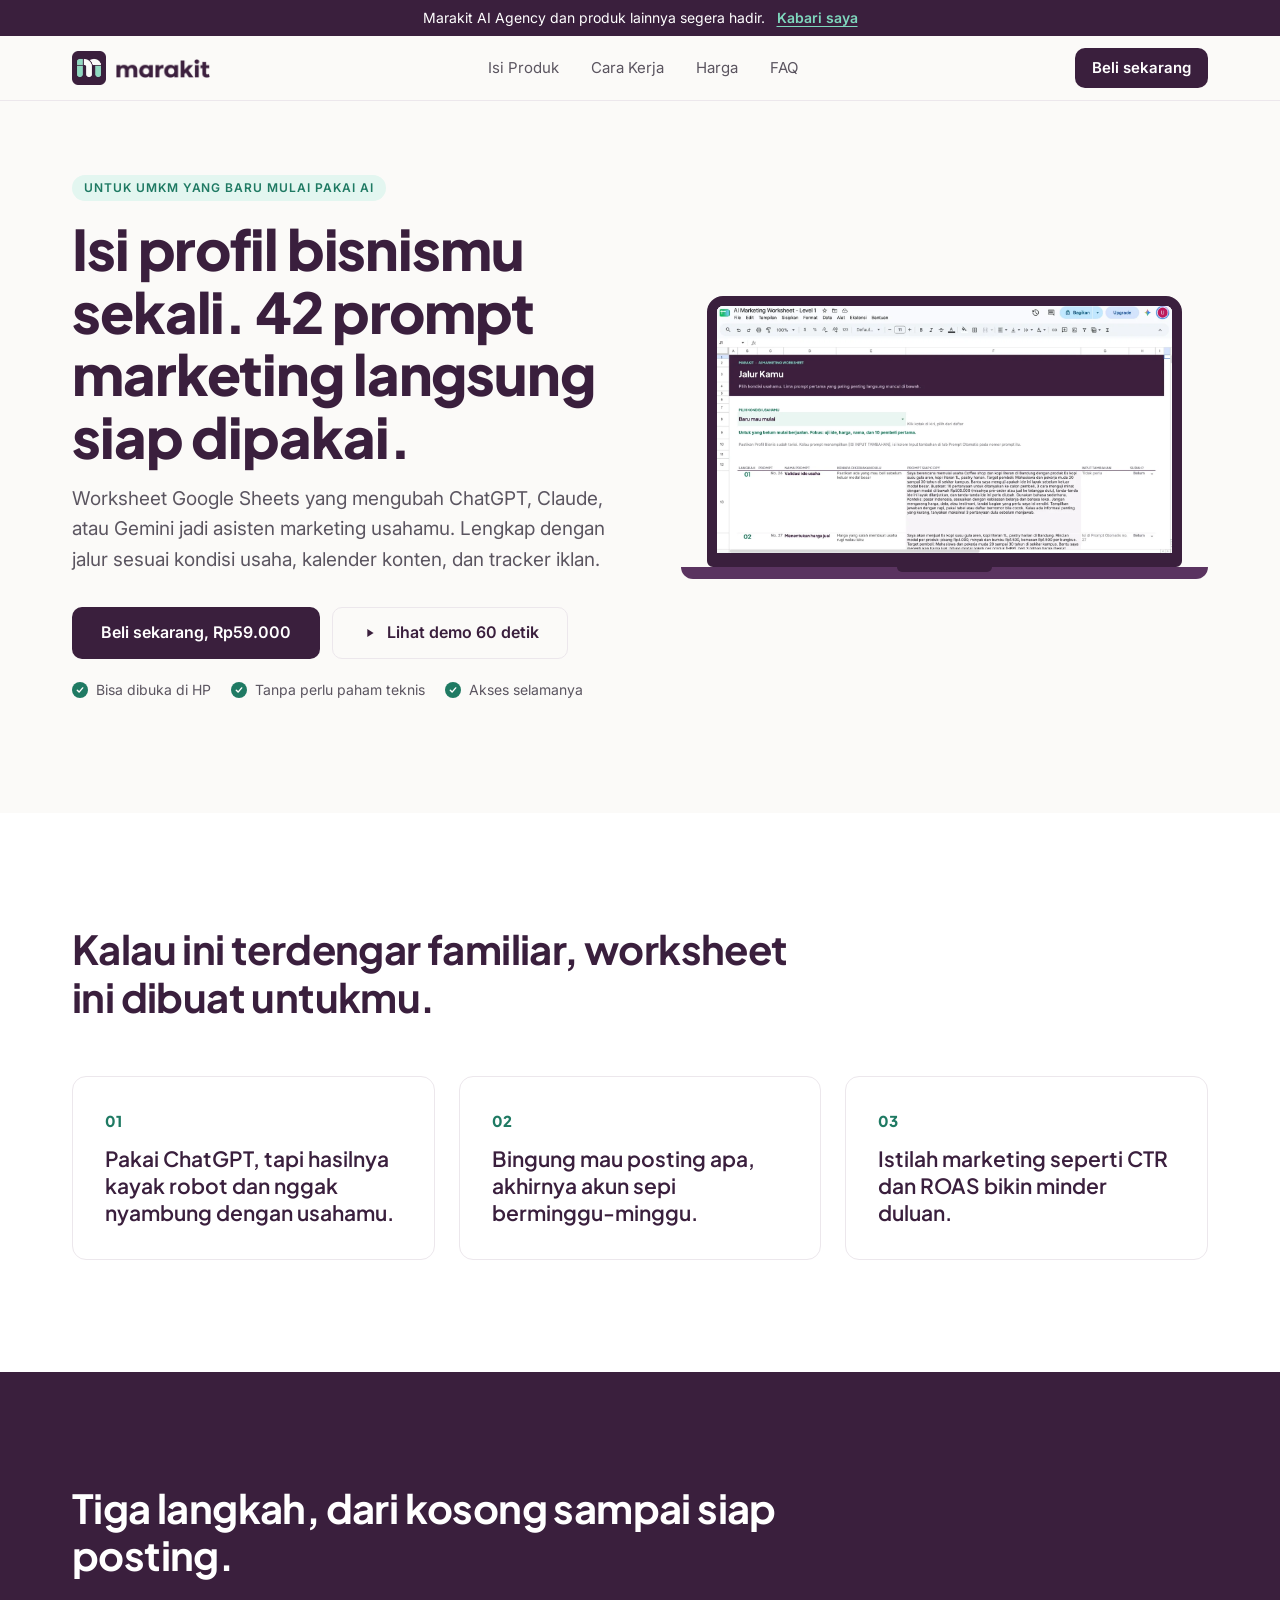
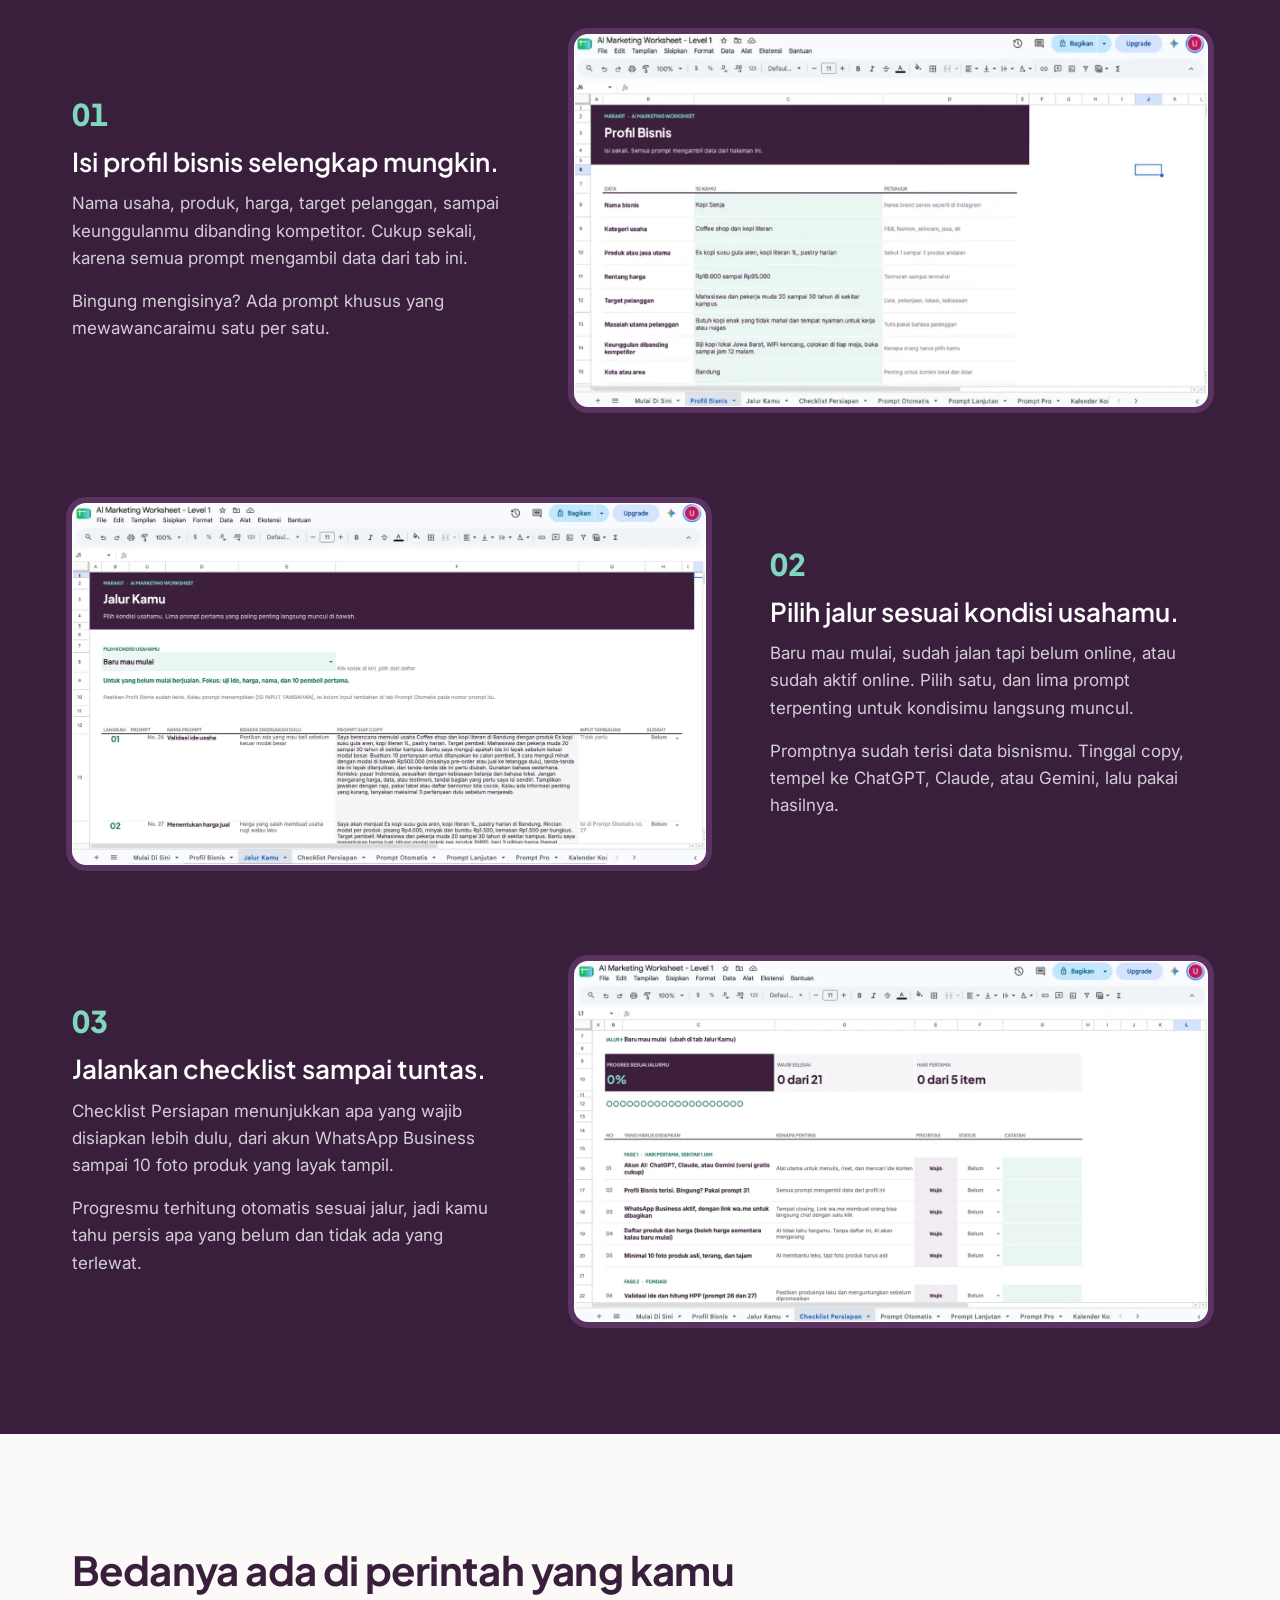
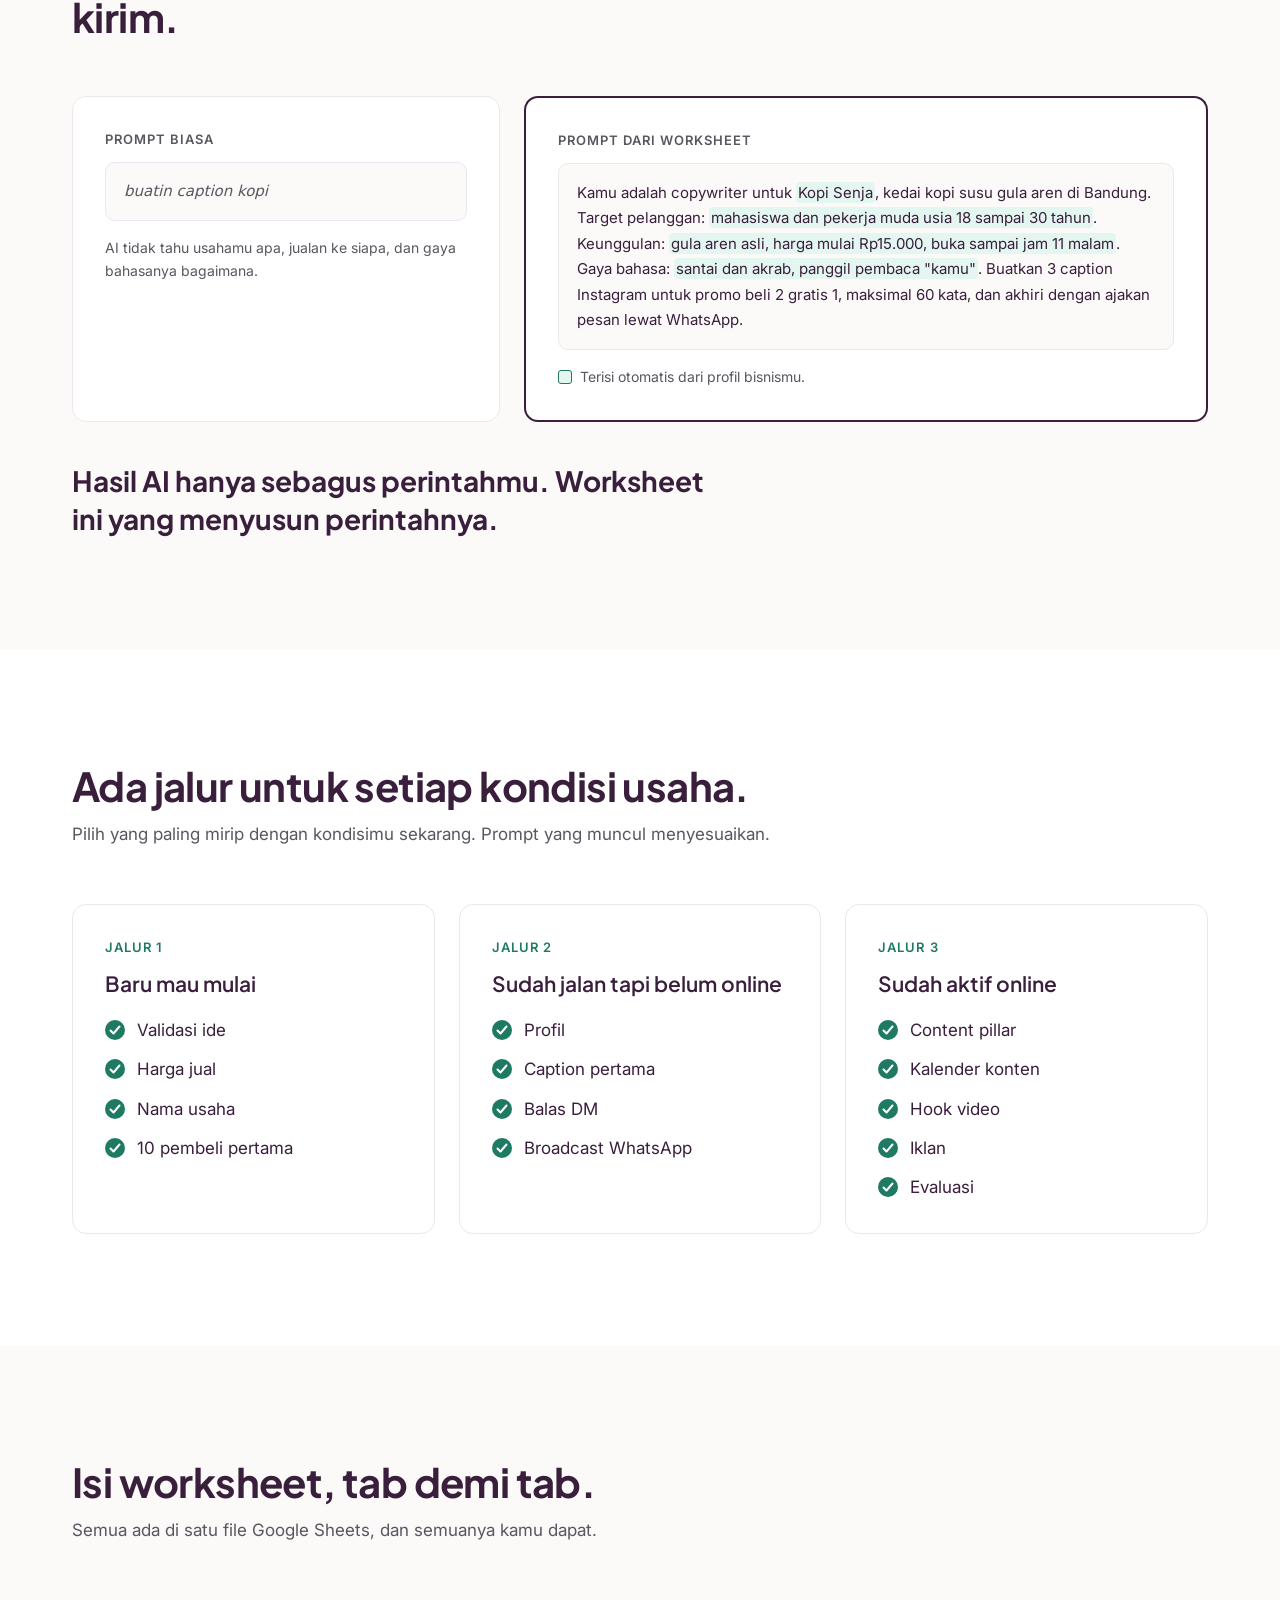
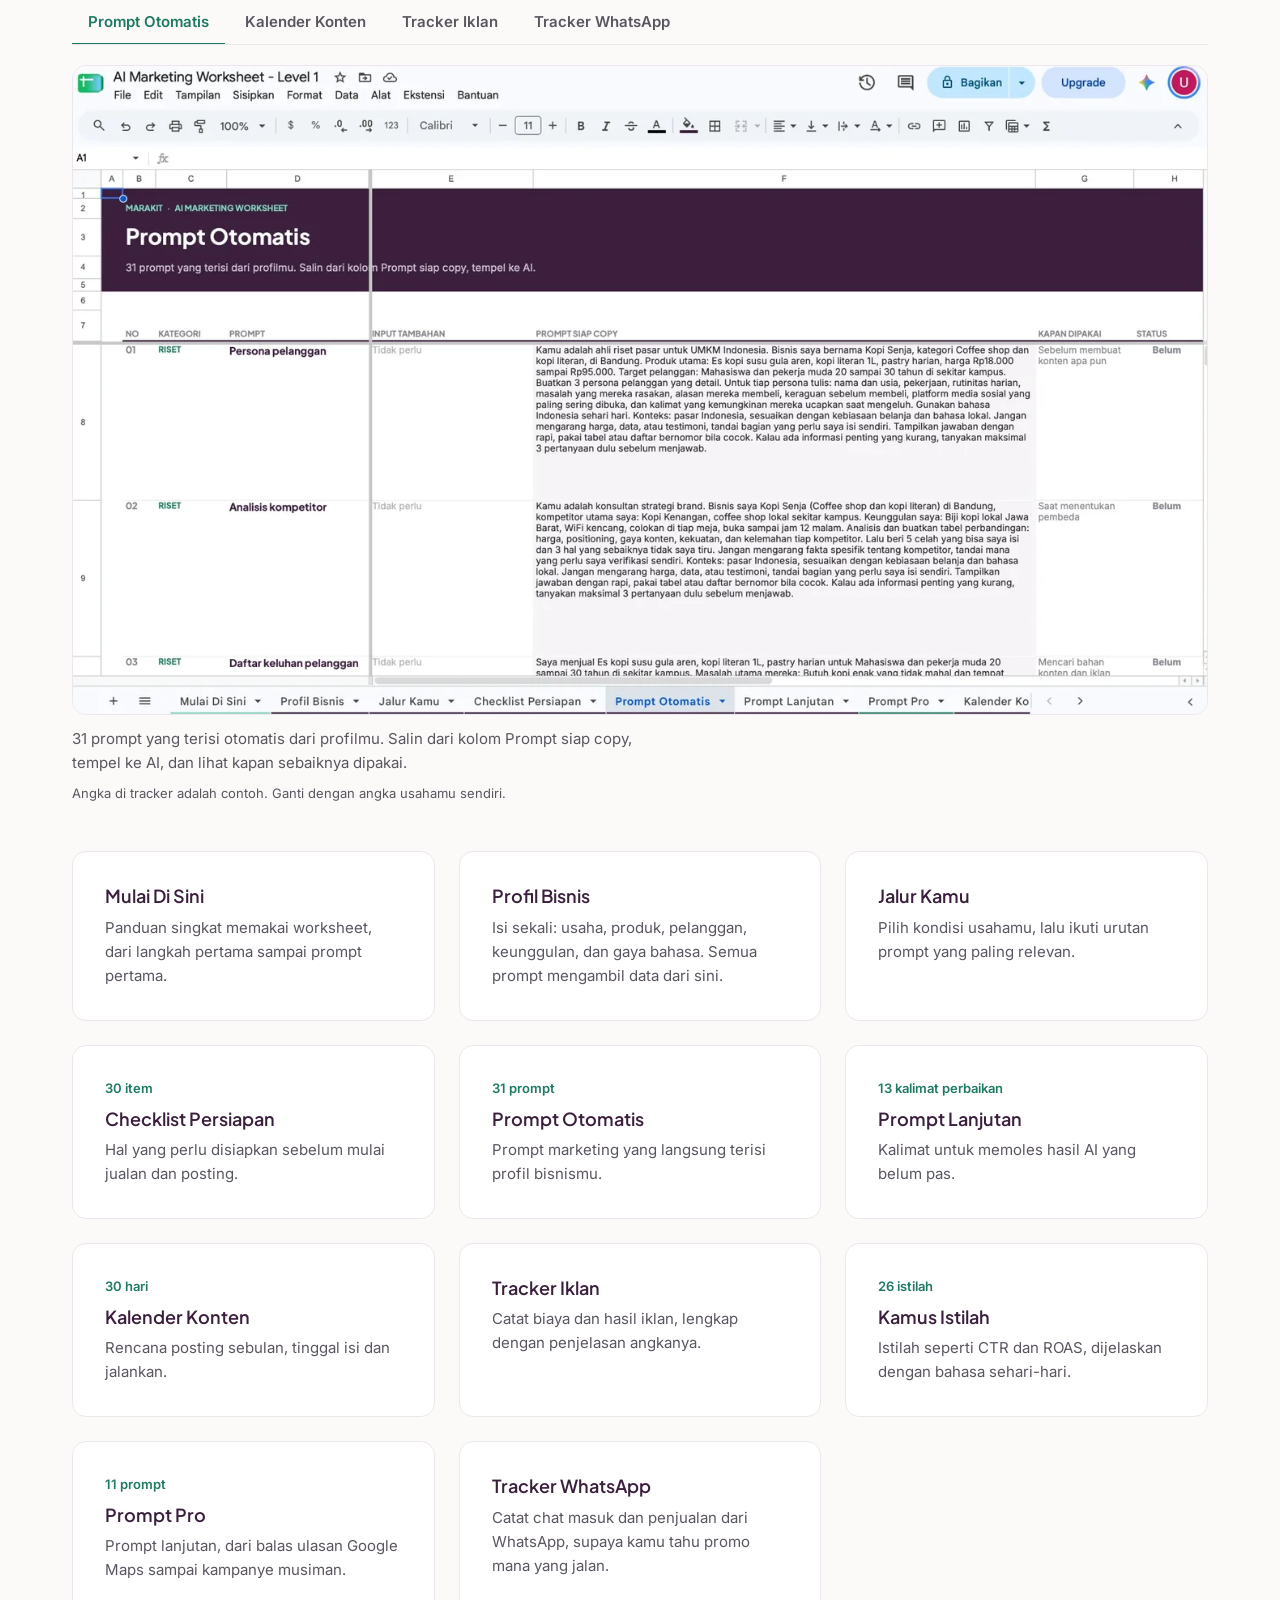
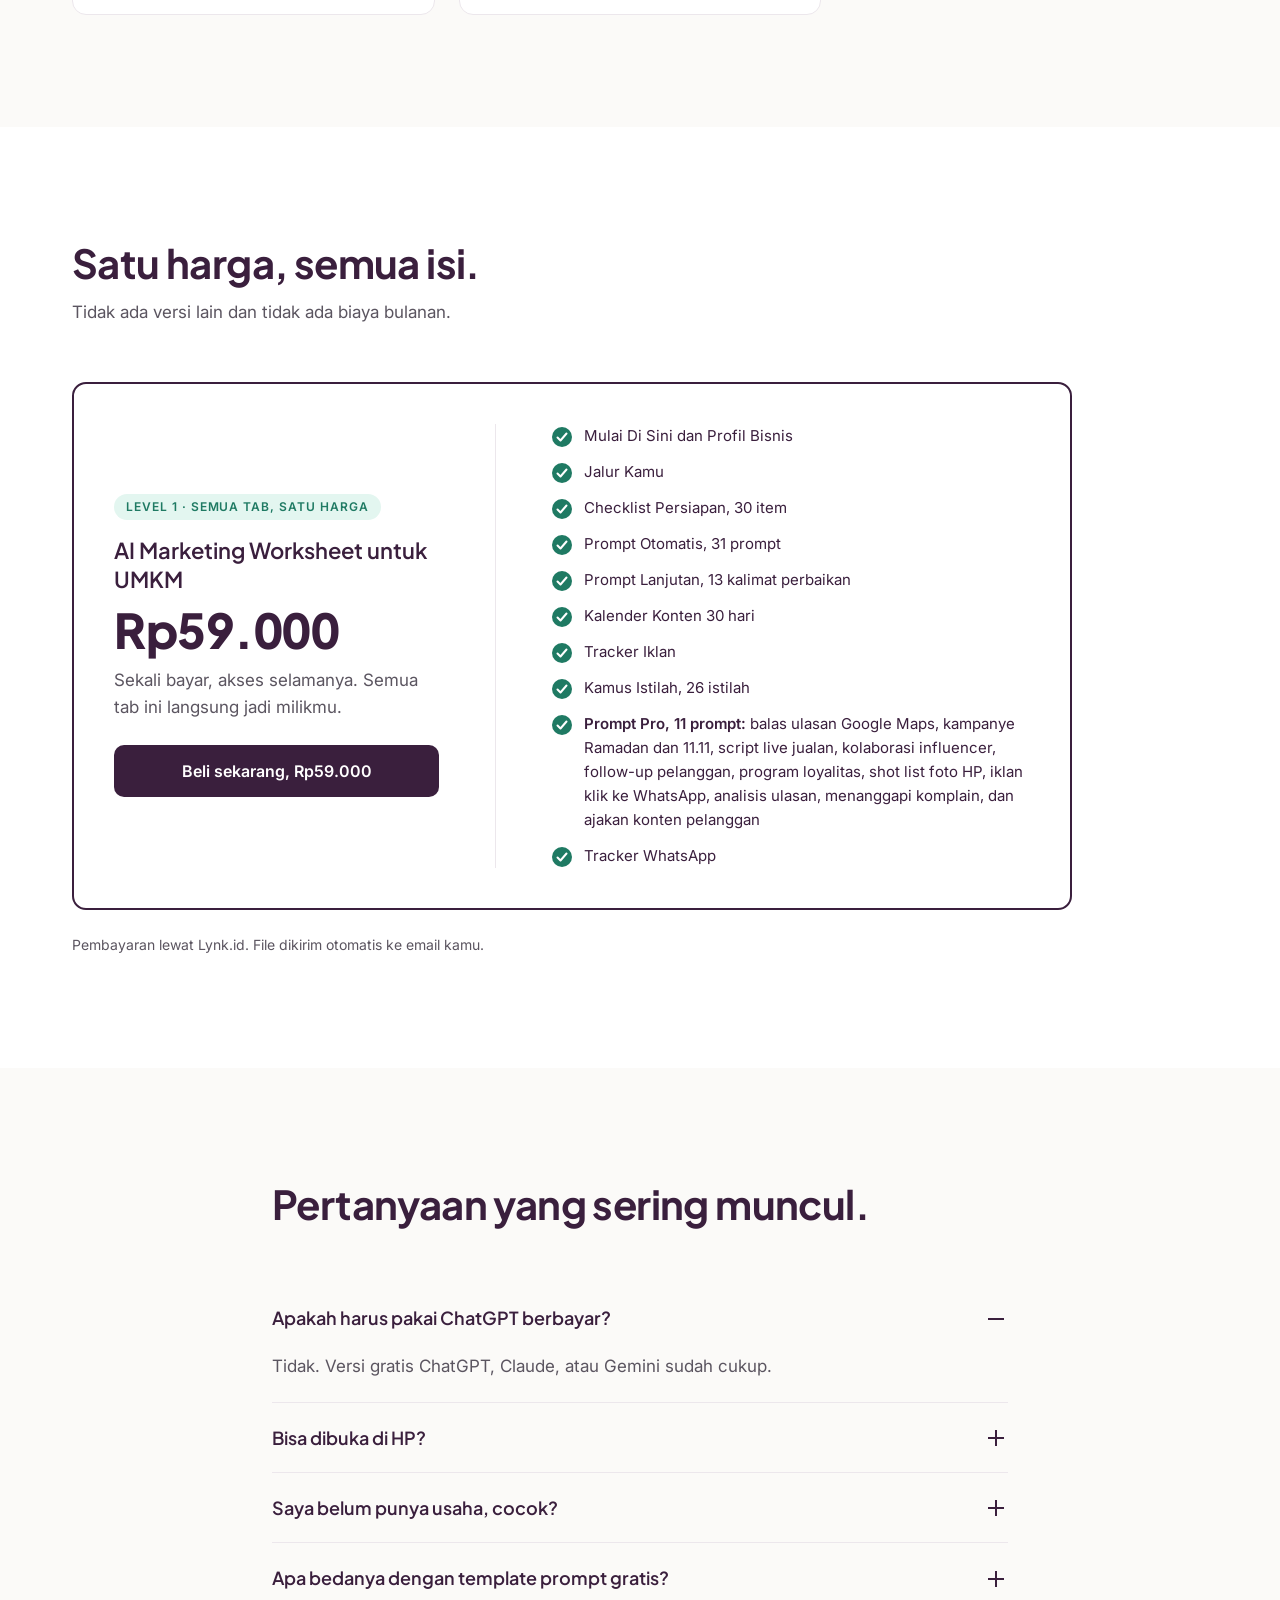
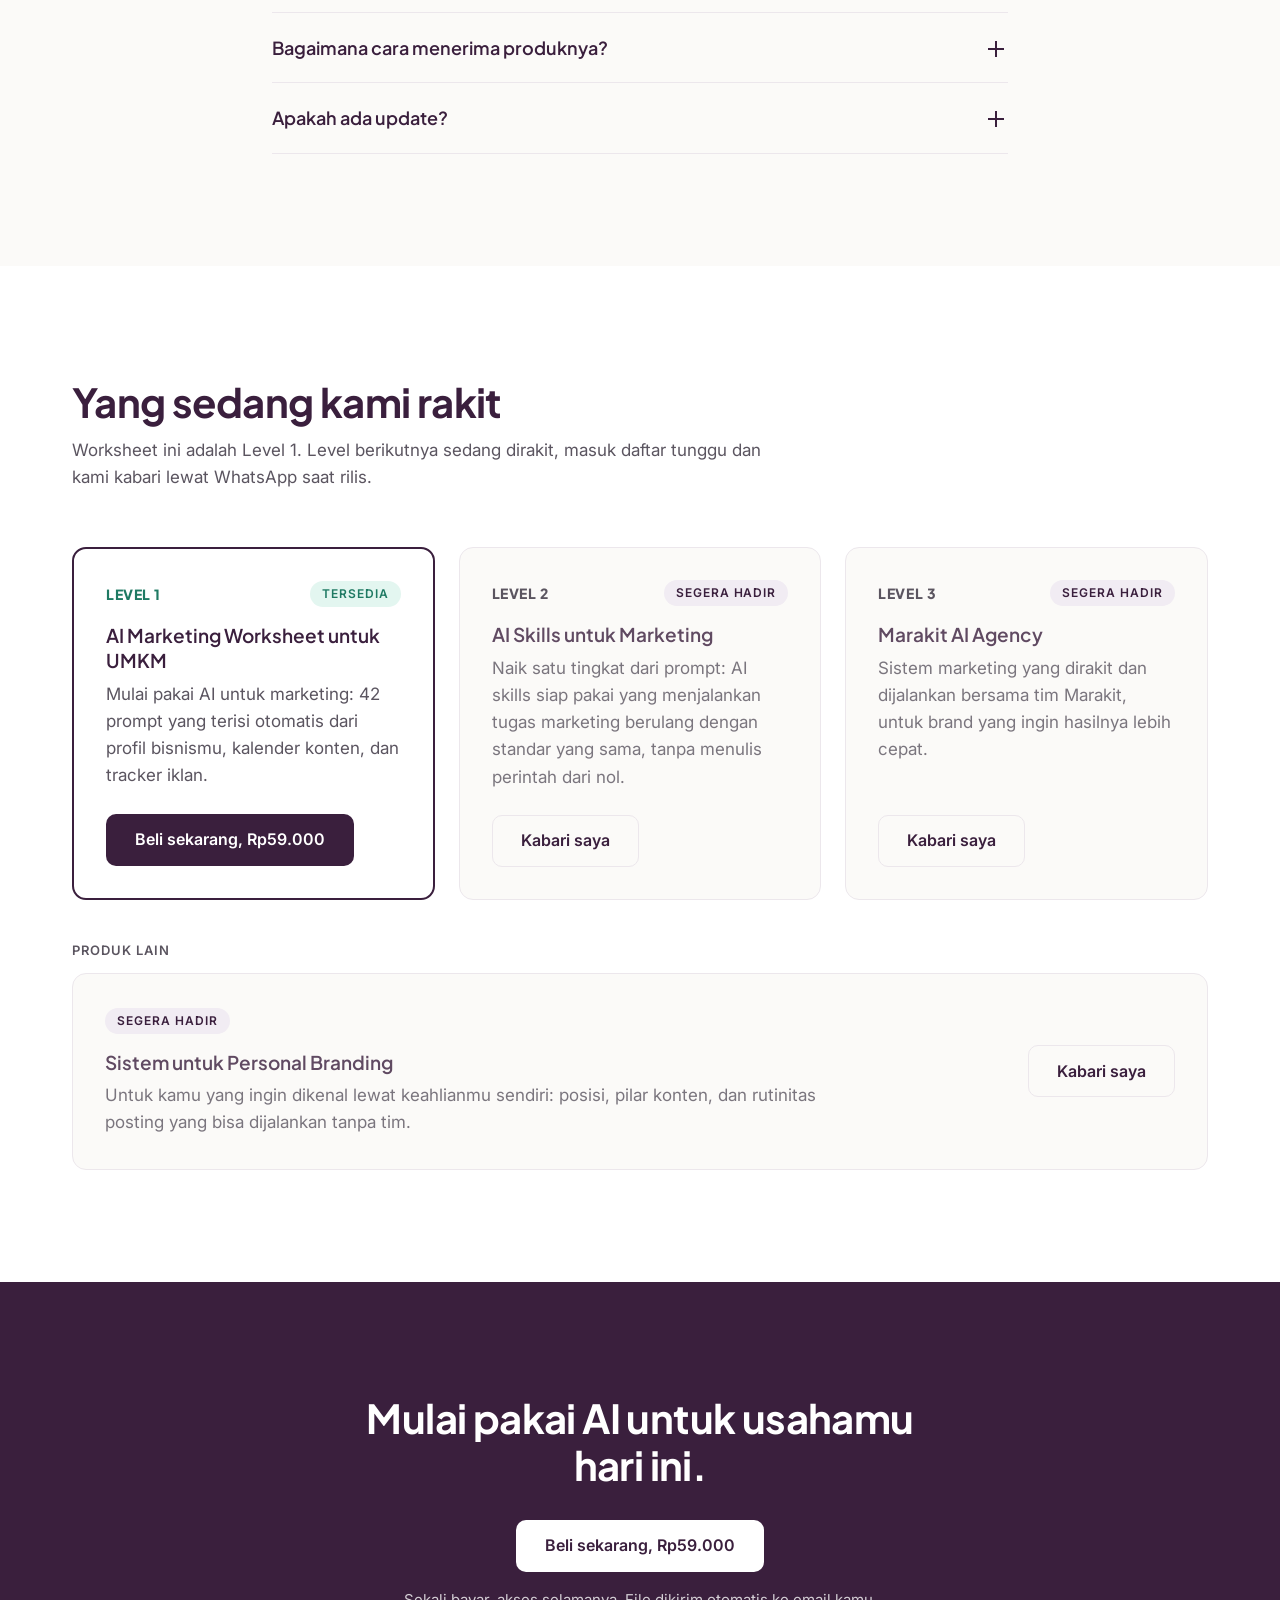
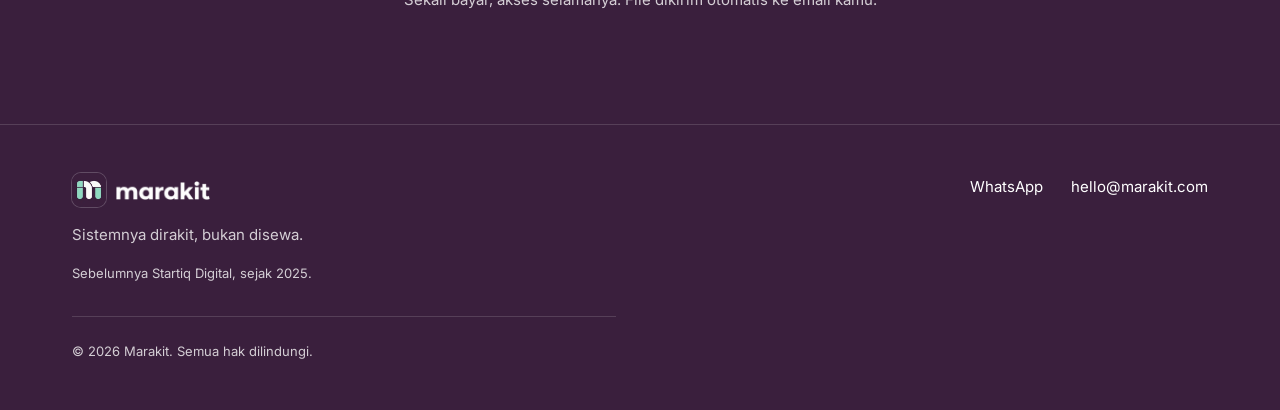
==== commit 2b5e1a33: "Show product levels and rename upcoming products - Segera Hadir: Level 1 AI Marketing Worksheet (ava" ====
--- a/index.html
+++ b/index.html
@@ -378,7 +378,7 @@
         </header>
         <article class="card price-card" id="harga-worksheet">
           <div class="price-card__main">
-            <span class="badge">Semua tab, satu harga</span>
+            <span class="badge">Level 1 · Semua tab, satu harga</span>
             <h3>AI Marketing Worksheet untuk UMKM</h3>
             <p class="price-card__price"><span class="mono">Rp59.000</span></p>
             <p class="price-card__for">Sekali bayar, akses selamanya. Semua tab ini langsung jadi milikmu.</p>
@@ -463,28 +463,39 @@
       <div class="container">
         <header class="section__head">
           <h2>Yang sedang kami rakit</h2>
-          <p class="section__sub">Belum siap beli sekarang? Masuk daftar tunggu dan kami kabari lewat WhatsApp saat rilis.</p>
-        </header>
-        <div class="grid grid--3">
-          <article class="card product product--soon">
-            <span class="badge badge--soon">Segera hadir</span>
+          <p class="section__sub">Worksheet ini adalah Level 1. Level berikutnya sedang dirakit, masuk daftar tunggu dan kami kabari lewat WhatsApp saat rilis.</p>
+        </header>
+        <!-- Jenjang produk Marakit. GANTI kalau perlu: deskripsi Level 2 dan Personal Branding. -->
+        <ol class="levels">
+          <li class="card level level--now">
+            <div class="level__top"><span class="level__num">Level 1</span><span class="badge">Tersedia</span></div>
+            <h3 class="product__name">AI Marketing Worksheet untuk UMKM</h3>
+            <p class="product__desc">Mulai pakai AI untuk marketing: 42 prompt yang terisi otomatis dari profil bisnismu, kalender konten, dan tracker iklan.</p>
+            <a class="btn btn--primary" href="https://lynk.id/upridzal/17vdrmmmrpx4/checkout" data-buy data-loc="level" target="_blank" rel="noopener">Beli sekarang, Rp59.000</a>
+          </li>
+          <li class="card level product--soon">
+            <div class="level__top"><span class="level__num">Level 2</span><span class="badge badge--soon">Segera hadir</span></div>
+            <h3 class="product__name">AI Skills untuk Marketing</h3>
+            <p class="product__desc">Naik satu tingkat dari prompt: AI skills siap pakai yang menjalankan tugas marketing berulang dengan standar yang sama, tanpa menulis perintah dari nol.</p>
+            <a class="btn btn--secondary" href="https://wa.me/6281220694447" data-waitlist="AI Skills untuk Marketing" target="_blank" rel="noopener">Kabari saya</a>
+          </li>
+          <li class="card level product--soon">
+            <div class="level__top"><span class="level__num">Level 3</span><span class="badge badge--soon">Segera hadir</span></div>
             <h3 class="product__name">Marakit AI Agency</h3>
             <p class="product__desc">Sistem marketing yang dirakit dan dijalankan bersama tim Marakit, untuk brand yang ingin hasilnya lebih cepat.</p>
             <a class="btn btn--secondary" href="https://wa.me/6281220694447" data-waitlist="Marakit AI Agency" target="_blank" rel="noopener">Kabari saya</a>
-          </article>
-          <article class="card product product--soon">
+          </li>
+        </ol>
+
+        <p class="caption levels__other">Produk lain</p>
+        <article class="card product product--soon product--wide">
+          <div>
             <span class="badge badge--soon">Segera hadir</span>
-            <h3 class="product__name">Sistem Marketing 30 Menit untuk Coffee Shop</h3>
-            <p class="product__desc">Sistem lengkap dengan tutorial video untuk tim kecil.</p>
-            <a class="btn btn--secondary" href="https://wa.me/6281220694447" data-waitlist="Sistem Marketing 30 Menit untuk Coffee Shop" target="_blank" rel="noopener">Kabari saya</a>
-          </article>
-          <article class="card product product--soon">
-            <span class="badge badge--soon">Segera hadir</span>
-            <h3 class="product__name">Sistem Iklan untuk Pemula</h3>
-            <p class="product__desc">Mulai boost dan membaca hasilnya dari jumlah chat WhatsApp.</p>
-            <a class="btn btn--secondary" href="https://wa.me/6281220694447" data-waitlist="Sistem Iklan untuk Pemula" target="_blank" rel="noopener">Kabari saya</a>
-          </article>
-        </div>
+            <h3 class="product__name">Sistem untuk Personal Branding</h3>
+            <p class="product__desc">Untuk kamu yang ingin dikenal lewat keahlianmu sendiri: posisi, pilar konten, dan rutinitas posting yang bisa dijalankan tanpa tim.</p>
+          </div>
+          <a class="btn btn--secondary" href="https://wa.me/6281220694447" data-waitlist="Sistem untuk Personal Branding" target="_blank" rel="noopener">Kabari saya</a>
+        </article>
       </div>
     </section>
 
--- a/css/styles.css
+++ b/css/styles.css
@@ -308,6 +308,22 @@
 .product__name { font-size: 19px; opacity: .8; }
 .product__desc { color: var(--body); opacity: .8; flex: 1; margin-bottom: 24px; }
 
+/* Jenjang level produk */
+.levels { list-style: none; margin: 0; padding: 0; display: grid; gap: 16px; }
+@media (min-width: 900px) { .levels { grid-template-columns: repeat(3, 1fr); gap: 24px; } }
+.level { display: flex; flex-direction: column; align-items: flex-start; }
+.level__top { display: flex; align-items: center; justify-content: space-between; gap: 12px; width: 100%; margin-bottom: 16px; }
+.level__top .badge { margin: 0; }
+.level__num { font: 800 14px/1 var(--head); letter-spacing: 0.04em; text-transform: uppercase; color: var(--mint-deep); }
+.level.product--soon .level__num { color: var(--body); }
+.level--now { border: 2px solid var(--plum); }
+.level--now:hover { border-color: var(--plum-soft); transform: translateY(-2px); }
+.level--now .product__name { opacity: 1; }
+.level--now .product__desc { opacity: 1; }
+.levels__other { margin: 40px 0 12px; }
+.product--wide { gap: 20px; }
+@media (min-width: 768px) { .product--wide { flex-direction: row; align-items: center; justify-content: space-between; gap: 32px; } .product--wide .product__desc { margin-bottom: 0; } .product--wide .btn { flex-shrink: 0; } }
+
 /* ---------- 14. CTA penutup (plum) ---------- */
 .closing-cta { display: flex; flex-direction: column; align-items: center; text-align: center; }
 .closing-cta h2 { max-width: 20ch; margin-bottom: 32px; }
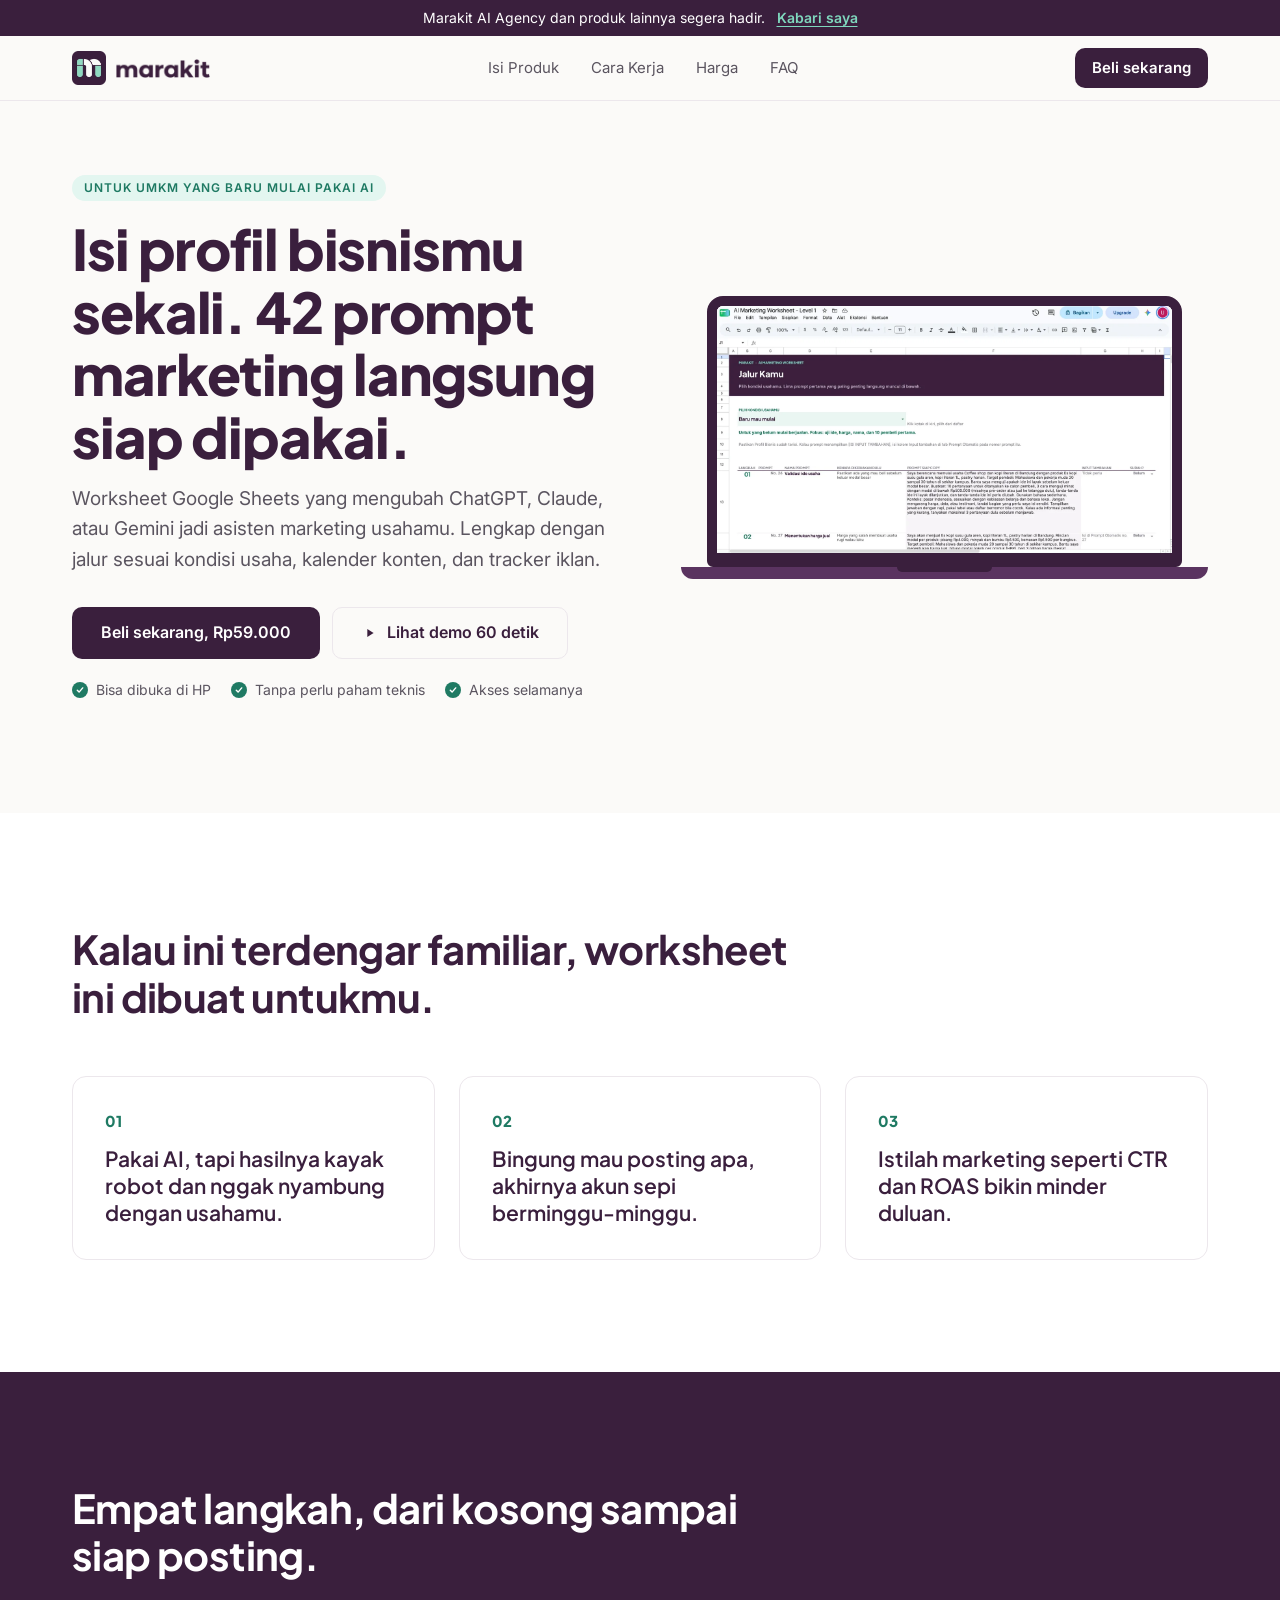
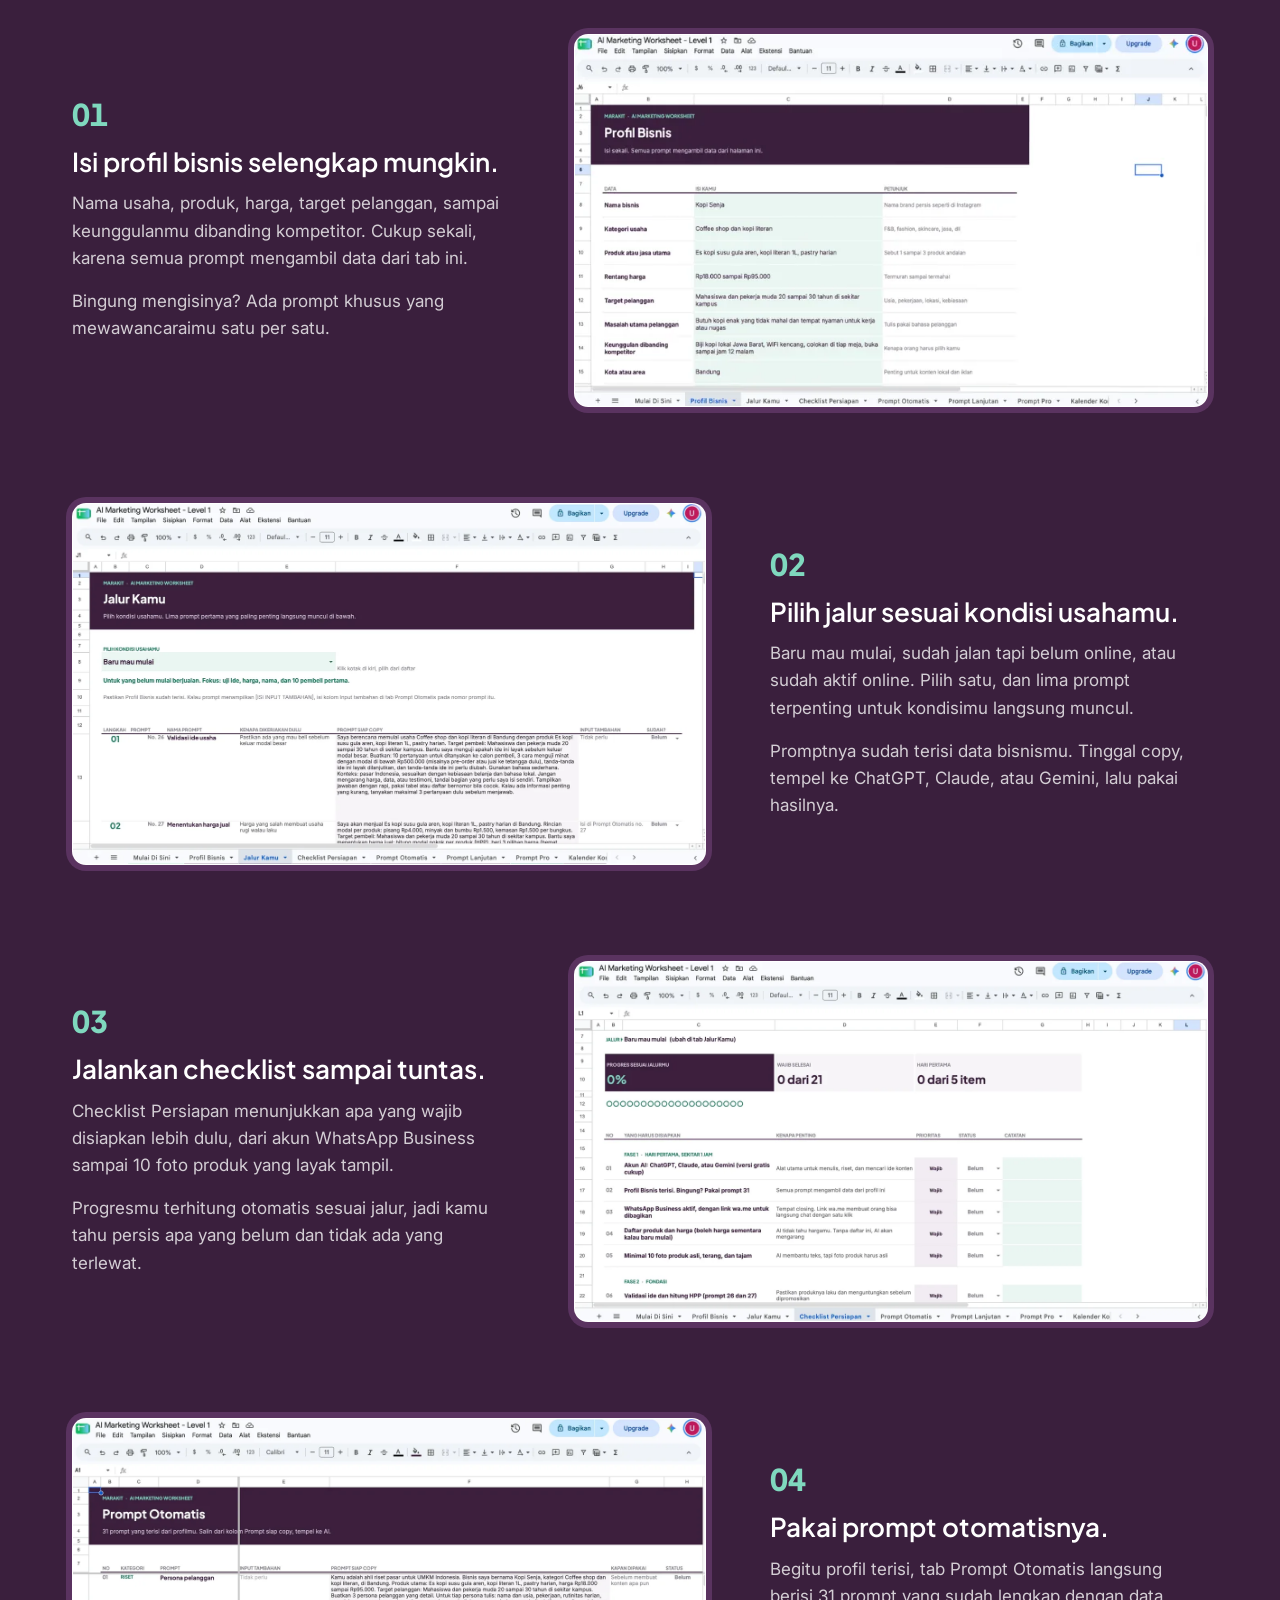
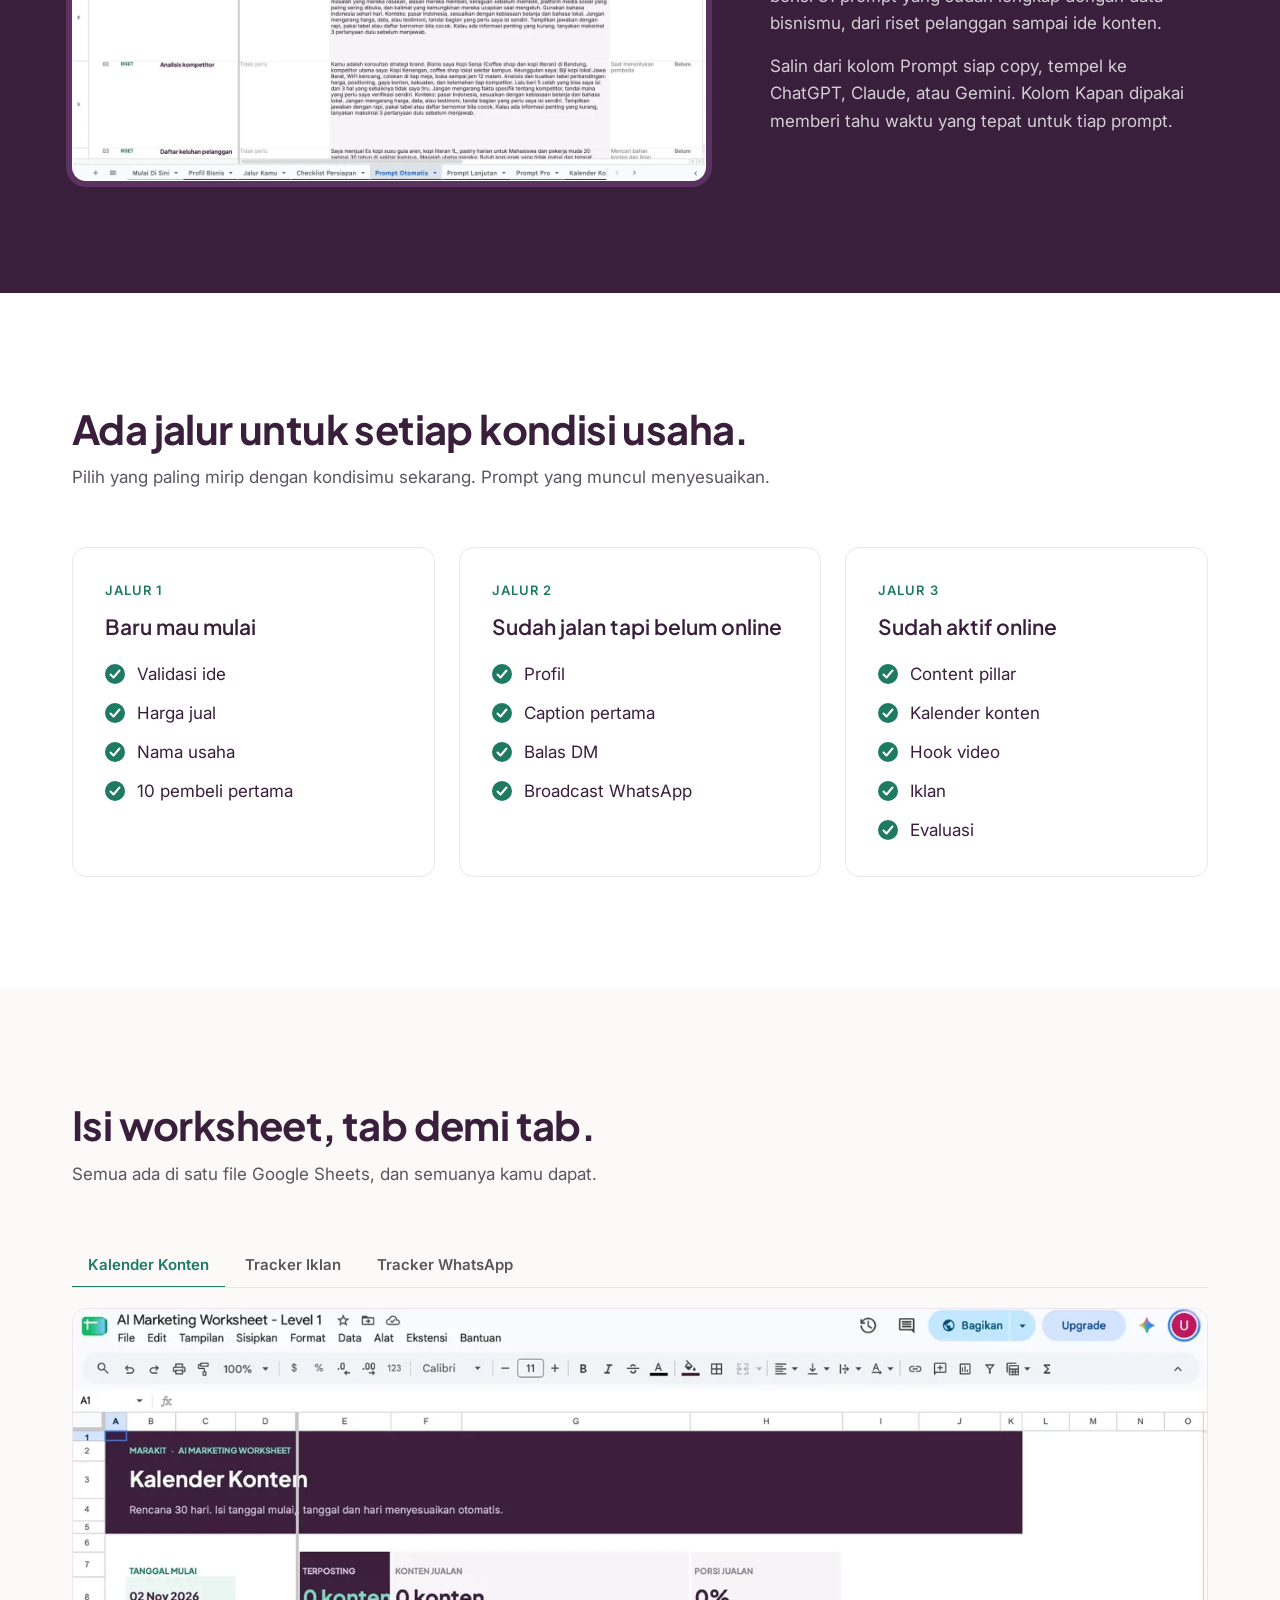
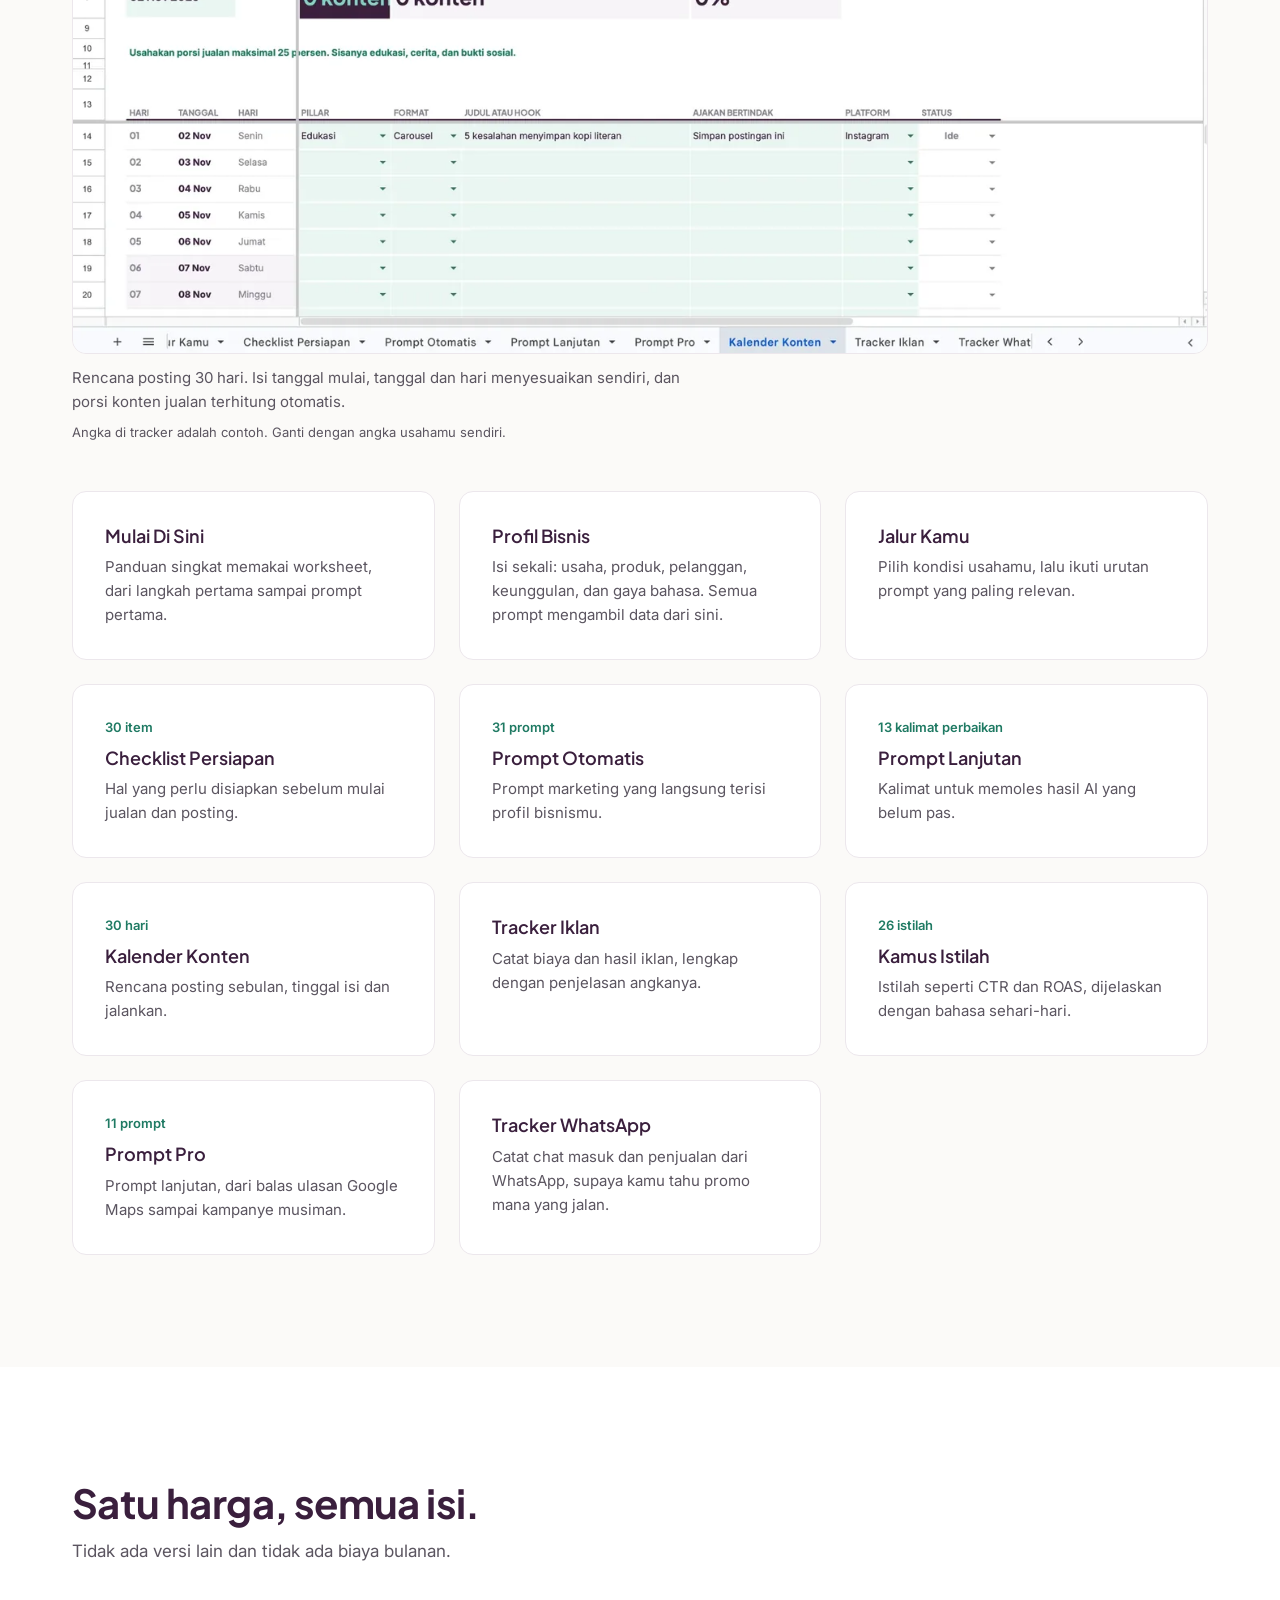
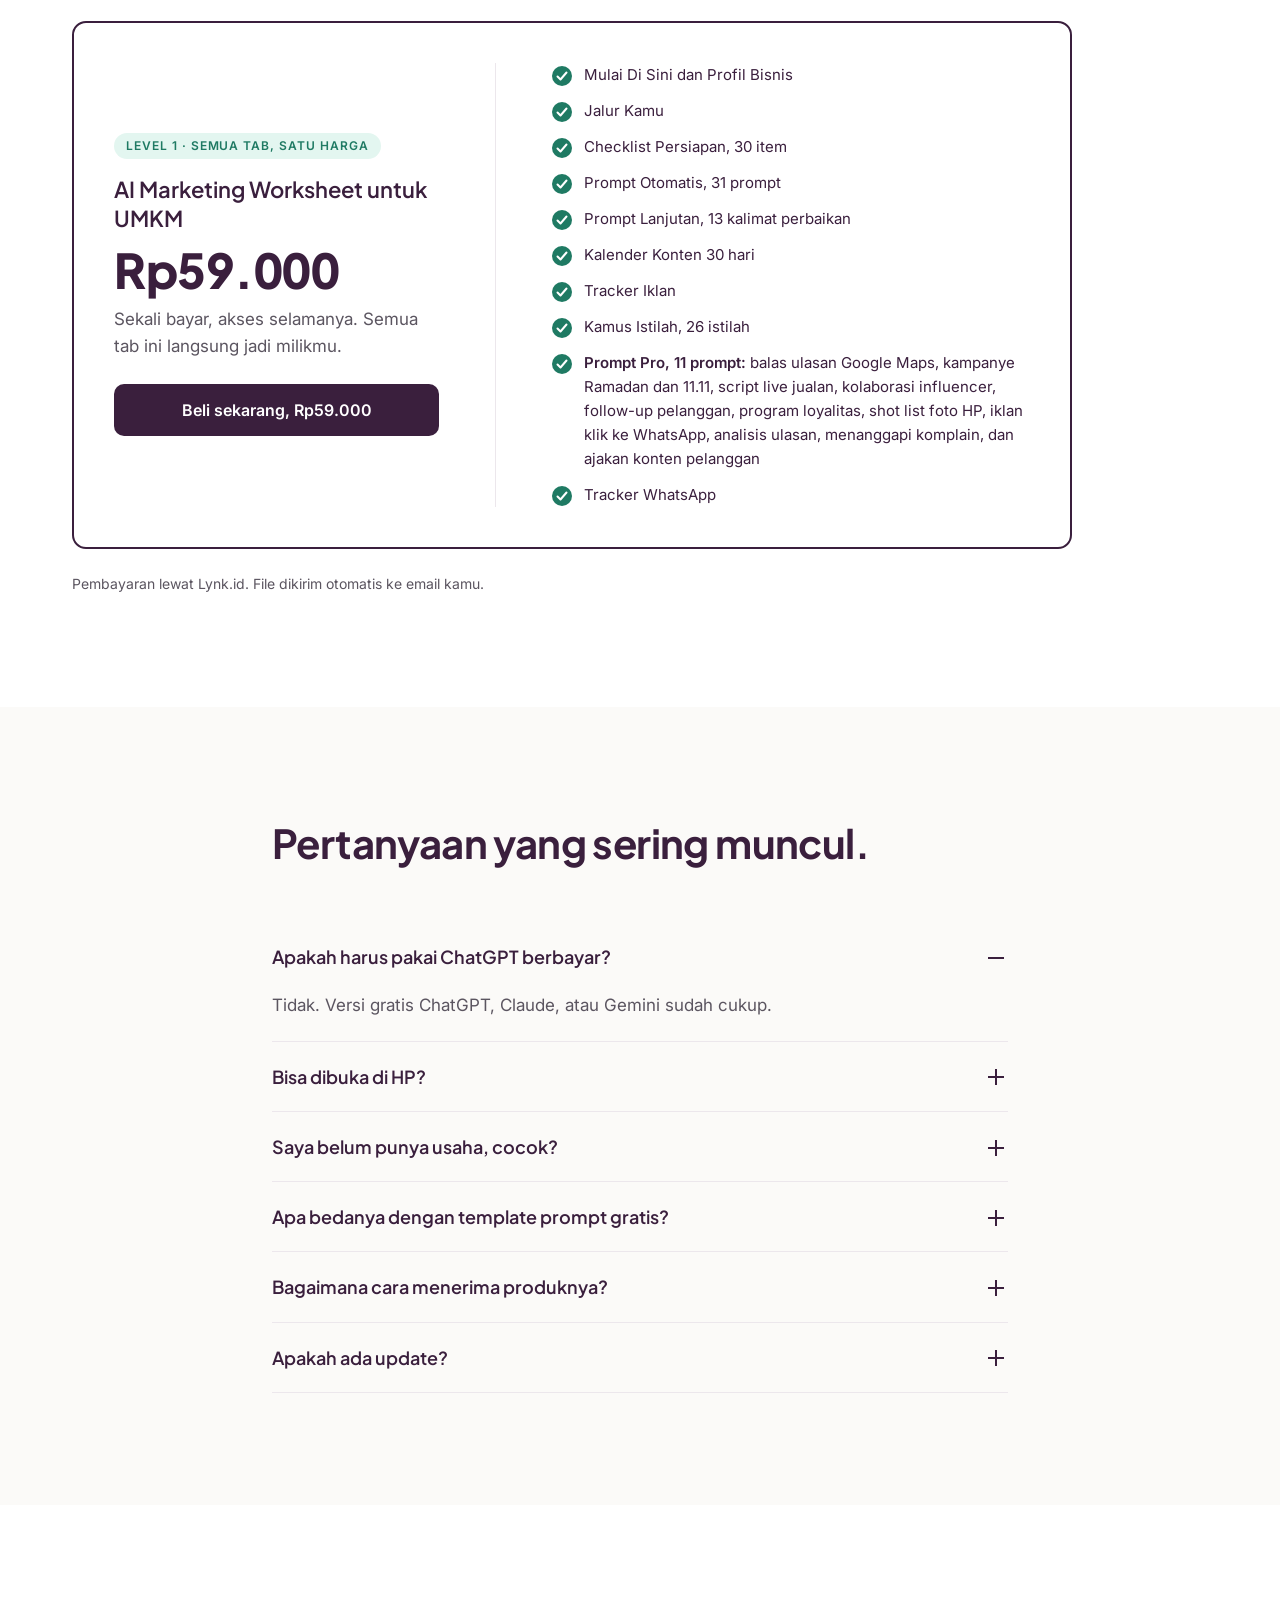
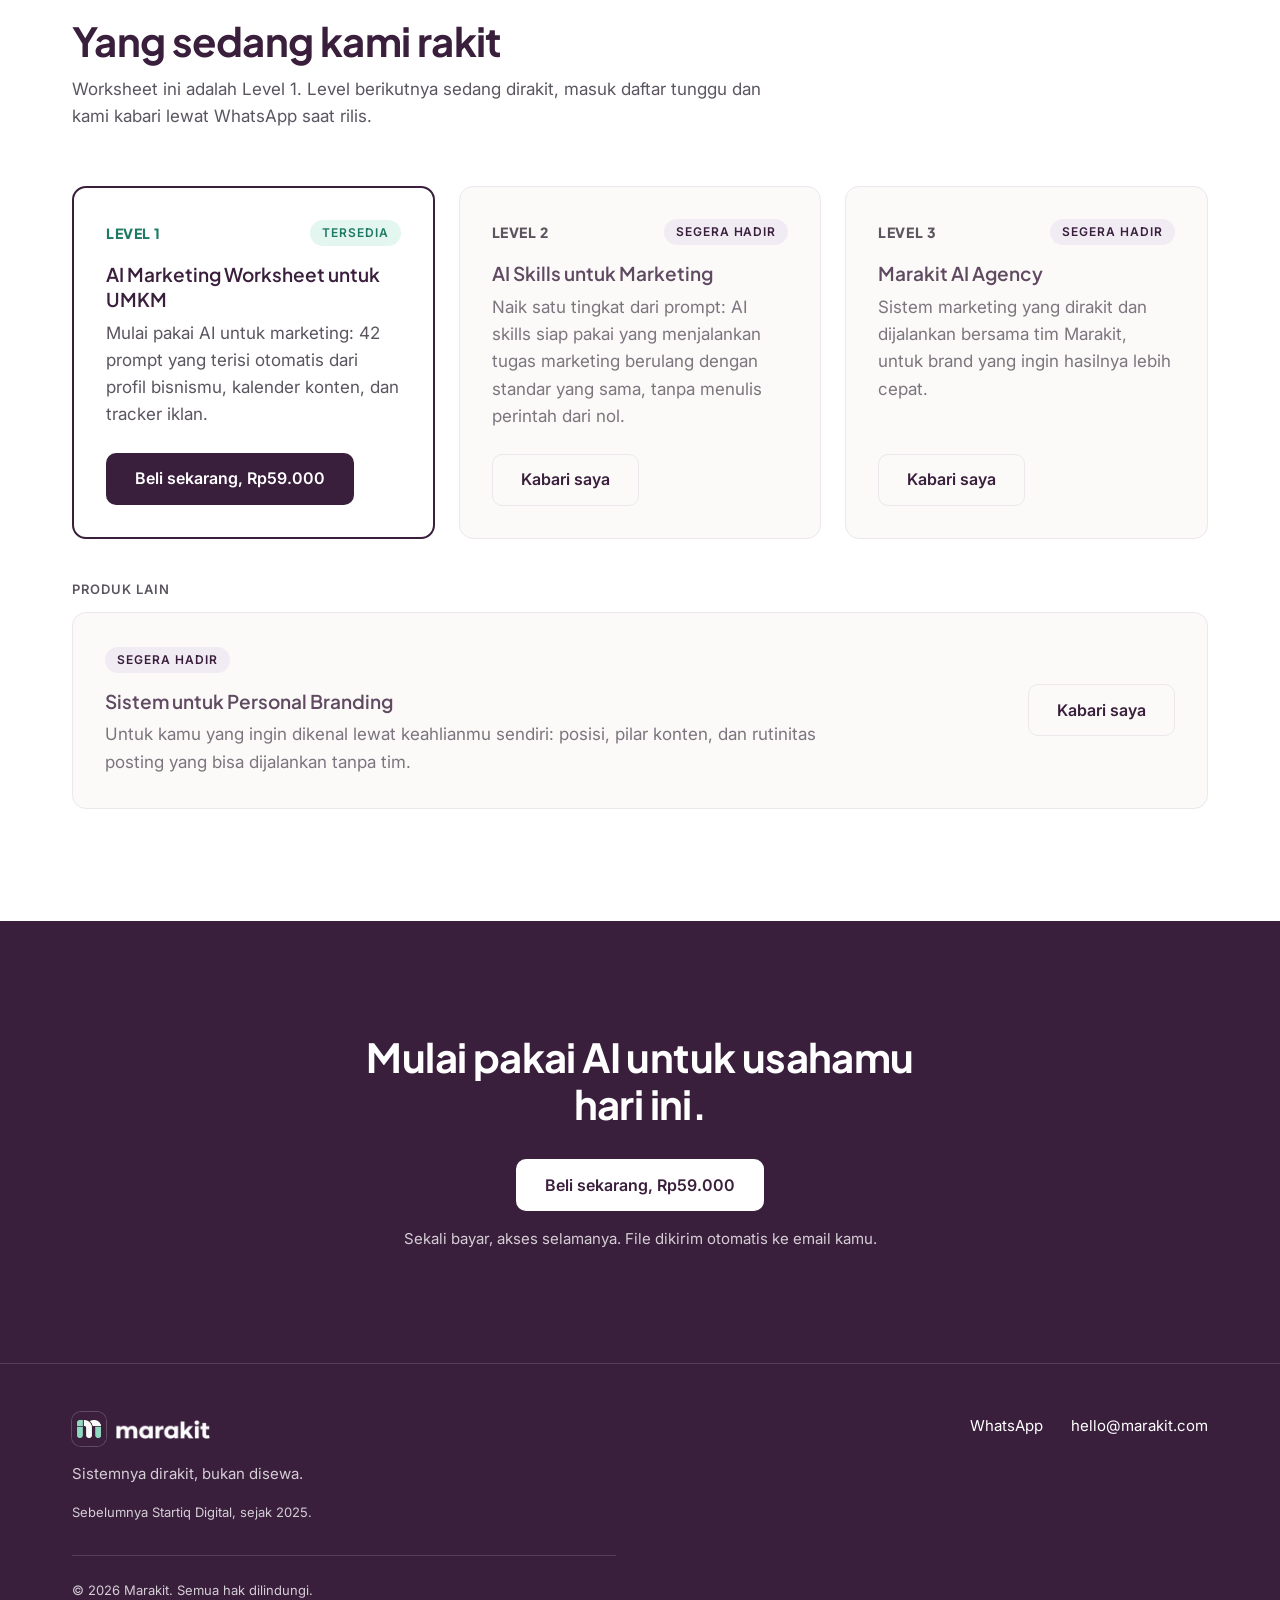
==== commit bdce1067: "Add step 4, say AI instead of ChatGPT, drop the prompt comparison - Cara Kerja: step 04 with the Pro" ====
--- a/index.html
+++ b/index.html
@@ -148,7 +148,7 @@
         <div class="grid grid--3">
           <article class="card problem">
             <span class="problem__num">01</span>
-            <h3>Pakai ChatGPT, tapi hasilnya kayak robot dan nggak nyambung dengan usahamu.</h3>
+            <h3>Pakai AI, tapi hasilnya kayak robot dan nggak nyambung dengan usahamu.</h3>
           </article>
           <article class="card problem">
             <span class="problem__num">02</span>
@@ -166,7 +166,7 @@
     <section class="section section--dark" id="cara-kerja">
       <div class="container">
         <header class="section__head">
-          <h2>Tiga langkah, dari kosong sampai siap posting.</h2>
+          <h2>Empat langkah, dari kosong sampai siap posting.</h2>
         </header>
         <ol class="howto">
           <li class="howto__step">
@@ -202,40 +202,22 @@
               <a href="assets/steps/checklist.webp" target="_blank" rel="noopener" aria-label="Buka screenshot ukuran penuh"><img src="assets/steps/checklist.webp" alt="Tab Checklist Persiapan: progres sesuai jalur, jumlah item wajib yang selesai, dan daftar persiapan per fase" width="1400" height="794" loading="lazy"></a>
             </figure>
           </li>
+          <li class="howto__step">
+            <div class="howto__text">
+              <span class="step__num mono">04</span>
+              <h3>Pakai prompt otomatisnya.</h3>
+              <p>Begitu profil terisi, tab Prompt Otomatis langsung berisi 31 prompt yang sudah lengkap dengan data bisnismu, dari riset pelanggan sampai ide konten.</p>
+              <p>Salin dari kolom Prompt siap copy, tempel ke ChatGPT, Claude, atau Gemini. Kolom Kapan dipakai memberi tahu waktu yang tepat untuk tiap prompt.</p>
+            </div>
+            <figure class="howto__shot">
+              <a href="assets/steps/prompt-otomatis.webp" target="_blank" rel="noopener" aria-label="Buka screenshot ukuran penuh"><img src="assets/steps/prompt-otomatis.webp" alt="Tab Prompt Otomatis: daftar prompt per kategori dengan kolom Prompt siap copy yang sudah terisi data bisnis" width="1400" height="800" loading="lazy"></a>
+            </figure>
+          </li>
         </ol>
       </div>
     </section>
 
-    <!-- 6. Perbandingan -->
-    <section class="section section--bone" id="perbandingan">
-      <div class="container">
-        <header class="section__head">
-          <h2>Bedanya ada di perintah yang kamu kirim.</h2>
-        </header>
-        <div class="prompt-compare">
-          <div class="prompt-card">
-            <p class="caption">Prompt biasa</p>
-            <div class="prompt-box prompt-box--plain">buatin caption kopi</div>
-            <p class="prompt-card__note">AI tidak tahu usahamu apa, jualan ke siapa, dan gaya bahasanya bagaimana.</p>
-          </div>
-          <div class="prompt-card prompt-card--worksheet">
-            <p class="caption">Prompt dari worksheet</p>
-            <!-- Contoh ilustrasi. Bagian bertanda adalah data yang otomatis diambil dari tab Profil Bisnis. -->
-            <div class="prompt-box">
-              Kamu adalah copywriter untuk <mark>Kopi Senja</mark>, kedai kopi susu gula aren di Bandung.
-              Target pelanggan: <mark>mahasiswa dan pekerja muda usia 18 sampai 30 tahun</mark>.
-              Keunggulan: <mark>gula aren asli, harga mulai Rp15.000, buka sampai jam 11 malam</mark>.
-              Gaya bahasa: <mark>santai dan akrab, panggil pembaca "kamu"</mark>.
-              Buatkan 3 caption Instagram untuk promo beli 2 gratis 1, maksimal 60 kata, dan akhiri dengan ajakan pesan lewat WhatsApp.
-            </div>
-            <p class="prompt-card__note"><span class="prompt-legend" aria-hidden="true"></span>Terisi otomatis dari profil bisnismu.</p>
-          </div>
-        </div>
-        <p class="prompt-compare__punch">Hasil AI hanya sebagus perintahmu. Worksheet ini yang menyusun perintahnya.</p>
-      </div>
-    </section>
-
-    <!-- 7. Untuk Siapa -->
+    <!-- 6. Untuk Siapa -->
     <section class="section section--white" id="untuk-siapa">
       <div class="container">
         <header class="section__head">
@@ -278,7 +260,7 @@
       </div>
     </section>
 
-    <!-- 8. Isi Produk: satu kartu per tab di Google Sheets -->
+    <!-- 7. Isi Produk: satu kartu per tab di Google Sheets -->
     <!-- GANTI kalau perlu: cek ulang deskripsi singkat tiap tab supaya sesuai isi worksheet. -->
     <section class="section section--bone" id="isi-produk">
       <div class="container">
@@ -290,16 +272,11 @@
         <!-- Preview tab worksheet. Tombol tab mengganti screenshot; tanpa JS semua screenshot tampil berurutan. -->
         <div class="tabview" data-tabview>
           <div class="tabview__tabs" role="tablist" aria-label="Lihat isi tab worksheet">
-            <button type="button" class="tabview__tab" role="tab" id="tvt-prompt" aria-controls="tvp-prompt" aria-selected="true" tabindex="0">Prompt Otomatis</button>
-            <button type="button" class="tabview__tab" role="tab" id="tvt-kalender" aria-controls="tvp-kalender" aria-selected="false" tabindex="-1">Kalender Konten</button>
+            <button type="button" class="tabview__tab" role="tab" id="tvt-kalender" aria-controls="tvp-kalender" aria-selected="true" tabindex="0">Kalender Konten</button>
             <button type="button" class="tabview__tab" role="tab" id="tvt-iklan" aria-controls="tvp-iklan" aria-selected="false" tabindex="-1">Tracker Iklan</button>
             <button type="button" class="tabview__tab" role="tab" id="tvt-wa" aria-controls="tvp-wa" aria-selected="false" tabindex="-1">Tracker WhatsApp</button>
           </div>
-          <figure class="tabview__panel is-active" role="tabpanel" id="tvp-prompt" aria-labelledby="tvt-prompt">
-            <div class="tabview__shot"><a href="assets/steps/prompt-otomatis.webp" target="_blank" rel="noopener" aria-label="Buka screenshot ukuran penuh"><img src="assets/steps/prompt-otomatis.webp" alt="Tab Prompt Otomatis: daftar prompt per kategori dengan kolom Prompt siap copy yang sudah terisi data bisnis" width="1400" height="800" loading="lazy"></a></div>
-            <figcaption>31 prompt yang terisi otomatis dari profilmu. Salin dari kolom Prompt siap copy, tempel ke AI, dan lihat kapan sebaiknya dipakai.</figcaption>
-          </figure>
-          <figure class="tabview__panel" role="tabpanel" id="tvp-kalender" aria-labelledby="tvt-kalender">
+          <figure class="tabview__panel is-active" role="tabpanel" id="tvp-kalender" aria-labelledby="tvt-kalender">
             <div class="tabview__shot"><a href="assets/steps/kalender-konten.webp" target="_blank" rel="noopener" aria-label="Buka screenshot ukuran penuh"><img src="assets/steps/kalender-konten.webp" alt="Tab Kalender Konten: rencana 30 hari dengan kolom pillar, format, hook, ajakan bertindak, dan platform" width="1400" height="795" loading="lazy"></a></div>
             <figcaption>Rencana posting 30 hari. Isi tanggal mulai, tanggal dan hari menyesuaikan sendiri, dan porsi konten jualan terhitung otomatis.</figcaption>
           </figure>
@@ -369,7 +346,7 @@
       </div>
     </section>
 
-    <!-- 9. Harga -->
+    <!-- 8. Harga -->
     <section class="section section--white" id="harga">
       <div class="container">
         <header class="section__head">
@@ -401,7 +378,7 @@
       </div>
     </section>
 
-    <!-- 11. Testimoni: disembunyikan sampai ada testimoni asli (CONFIG.showTestimonials di js/main.js). -->
+    <!-- 9. Testimoni: disembunyikan sampai ada testimoni asli (CONFIG.showTestimonials di js/main.js). -->
     <section class="section section--white" id="testimoni" hidden>
       <div class="container">
         <header class="section__head">
@@ -417,7 +394,7 @@
       </template>
     </section>
 
-    <!-- 12. FAQ -->
+    <!-- 10. FAQ -->
     <section class="section section--bone" id="faq">
       <div class="container container--narrow">
         <header class="section__head">
@@ -458,7 +435,7 @@
       </div>
     </section>
 
-    <!-- 13. Segera Hadir -->
+    <!-- 11. Segera Hadir -->
     <section class="section section--white" id="segera-hadir">
       <div class="container">
         <header class="section__head">
@@ -499,7 +476,7 @@
       </div>
     </section>
 
-    <!-- 14. CTA Penutup -->
+    <!-- 12. CTA Penutup -->
     <section class="section section--dark" id="mulai">
       <div class="container closing-cta">
         <h2>Mulai pakai AI untuk usahamu hari ini.</h2>
@@ -509,7 +486,7 @@
     </section>
   </main>
 
-  <!-- 15. Footer -->
+  <!-- 13. Footer -->
   <footer class="footer">
     <div class="container footer__grid">
       <div>
--- a/css/styles.css
+++ b/css/styles.css
@@ -215,20 +215,6 @@
   .howto__text h3 { font-size: 26px; }
 }
 
-/* ---------- 6. Perbandingan prompt ---------- */
-.prompt-compare { display: grid; gap: 16px; align-items: stretch; }
-@media (min-width: 768px) { .prompt-compare { grid-template-columns: 1fr 1.6fr; gap: 24px; } }
-.prompt-card { display: flex; flex-direction: column; padding: 24px; border: 1px solid var(--line); border-radius: var(--radius-card); background: var(--white); }
-.prompt-card--worksheet { border: 2px solid var(--plum); }
-@media (min-width: 768px) { .prompt-card { padding: 32px; } }
-.prompt-box { flex: 1; padding: 16px 18px; border-radius: var(--radius-btn); background: var(--bg); border: 1px solid var(--line); font-size: 15px; line-height: 1.7; color: var(--plum); }
-.prompt-box--plain { flex: 0; color: var(--body); font-style: italic; }
-.prompt-box mark { background: var(--mint-wash); color: var(--plum); padding: 1px 2px; border-radius: 4px; -webkit-box-decoration-break: clone; box-decoration-break: clone; }
-.prompt-card__note { margin: 16px 0 0; font-size: 14px; color: var(--body); display: flex; align-items: center; gap: 8px; }
-.prompt-legend { width: 14px; height: 14px; border-radius: 3px; background: var(--mint-wash); border: 1px solid var(--mint-deep); flex-shrink: 0; }
-.prompt-compare__punch { margin: 40px 0 0; max-width: 32ch; font: 700 22px/1.35 var(--head); color: var(--plum); }
-@media (min-width: 768px) { .prompt-compare__punch { font-size: 28px; } }
-
 /* ---------- 7. Untuk Siapa ---------- */
 .path .caption { color: var(--mint-deep); }
 .path h3 { margin-bottom: 20px; }
